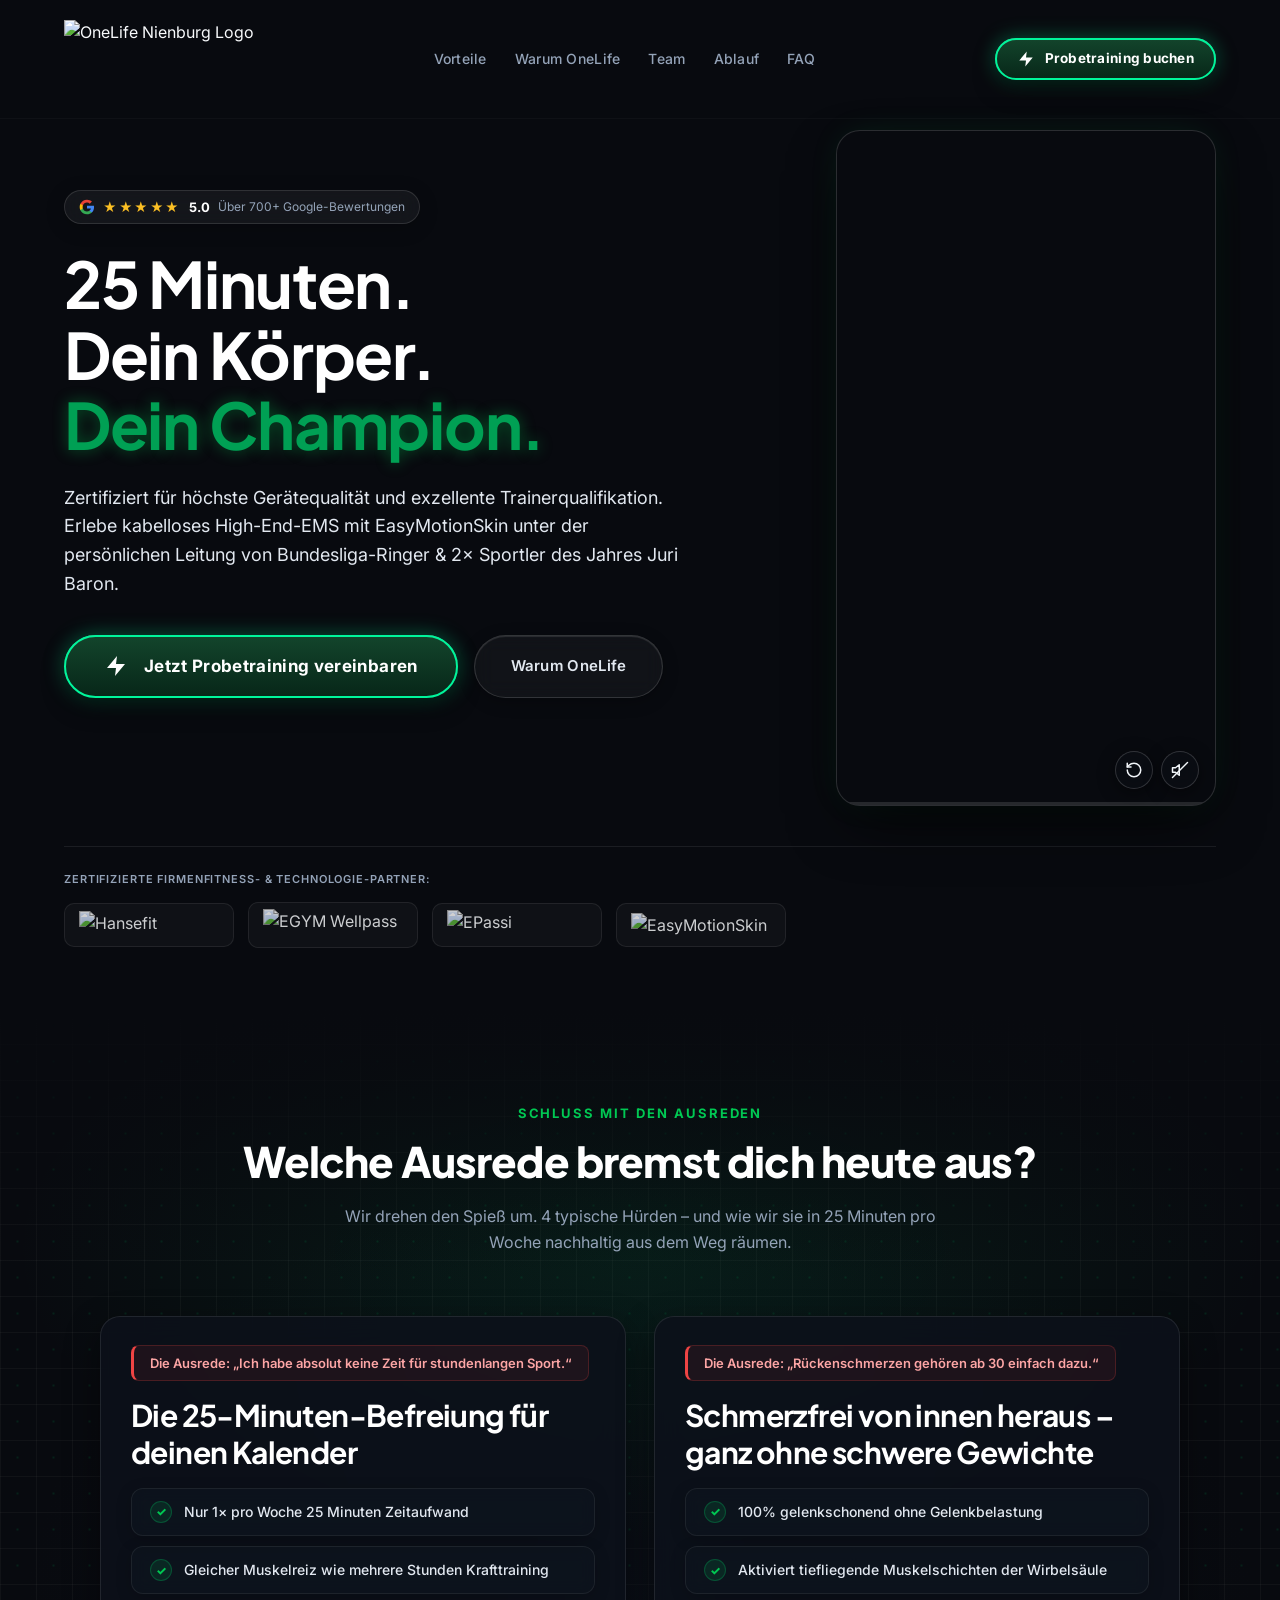
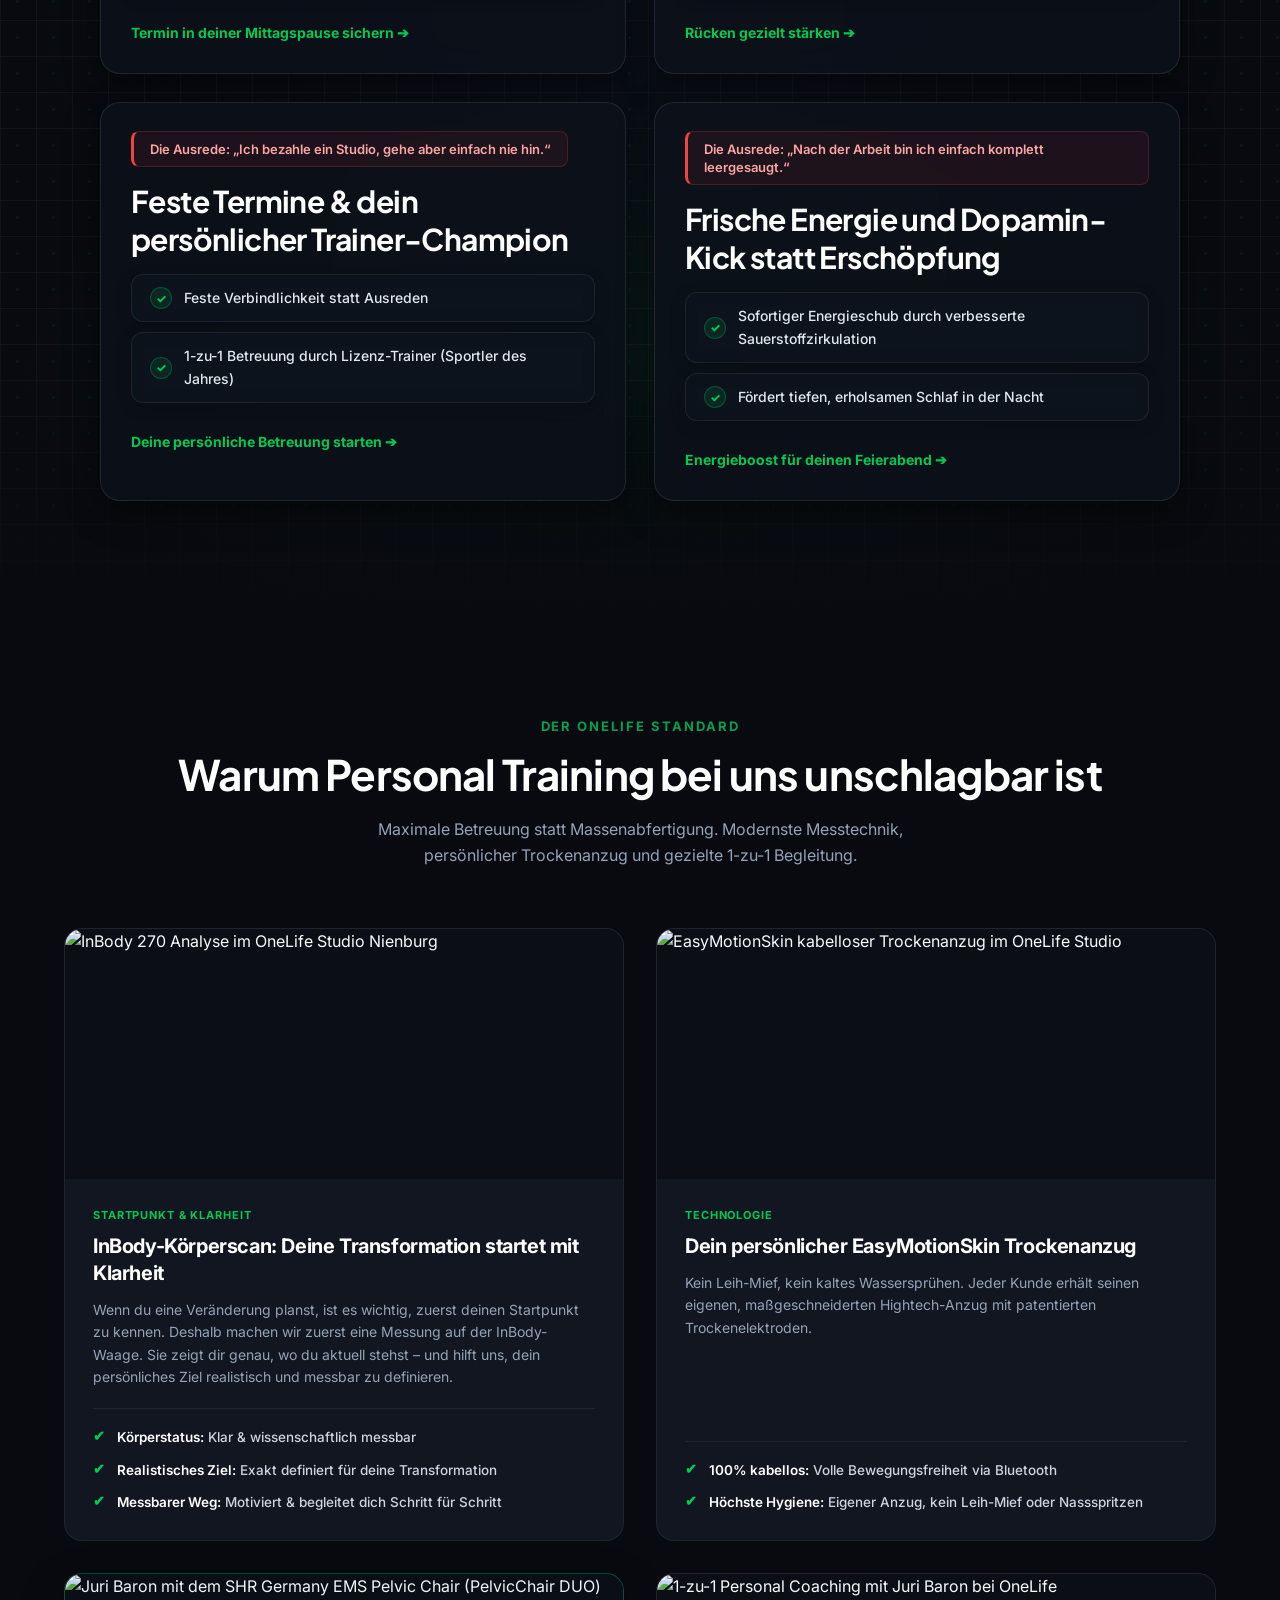
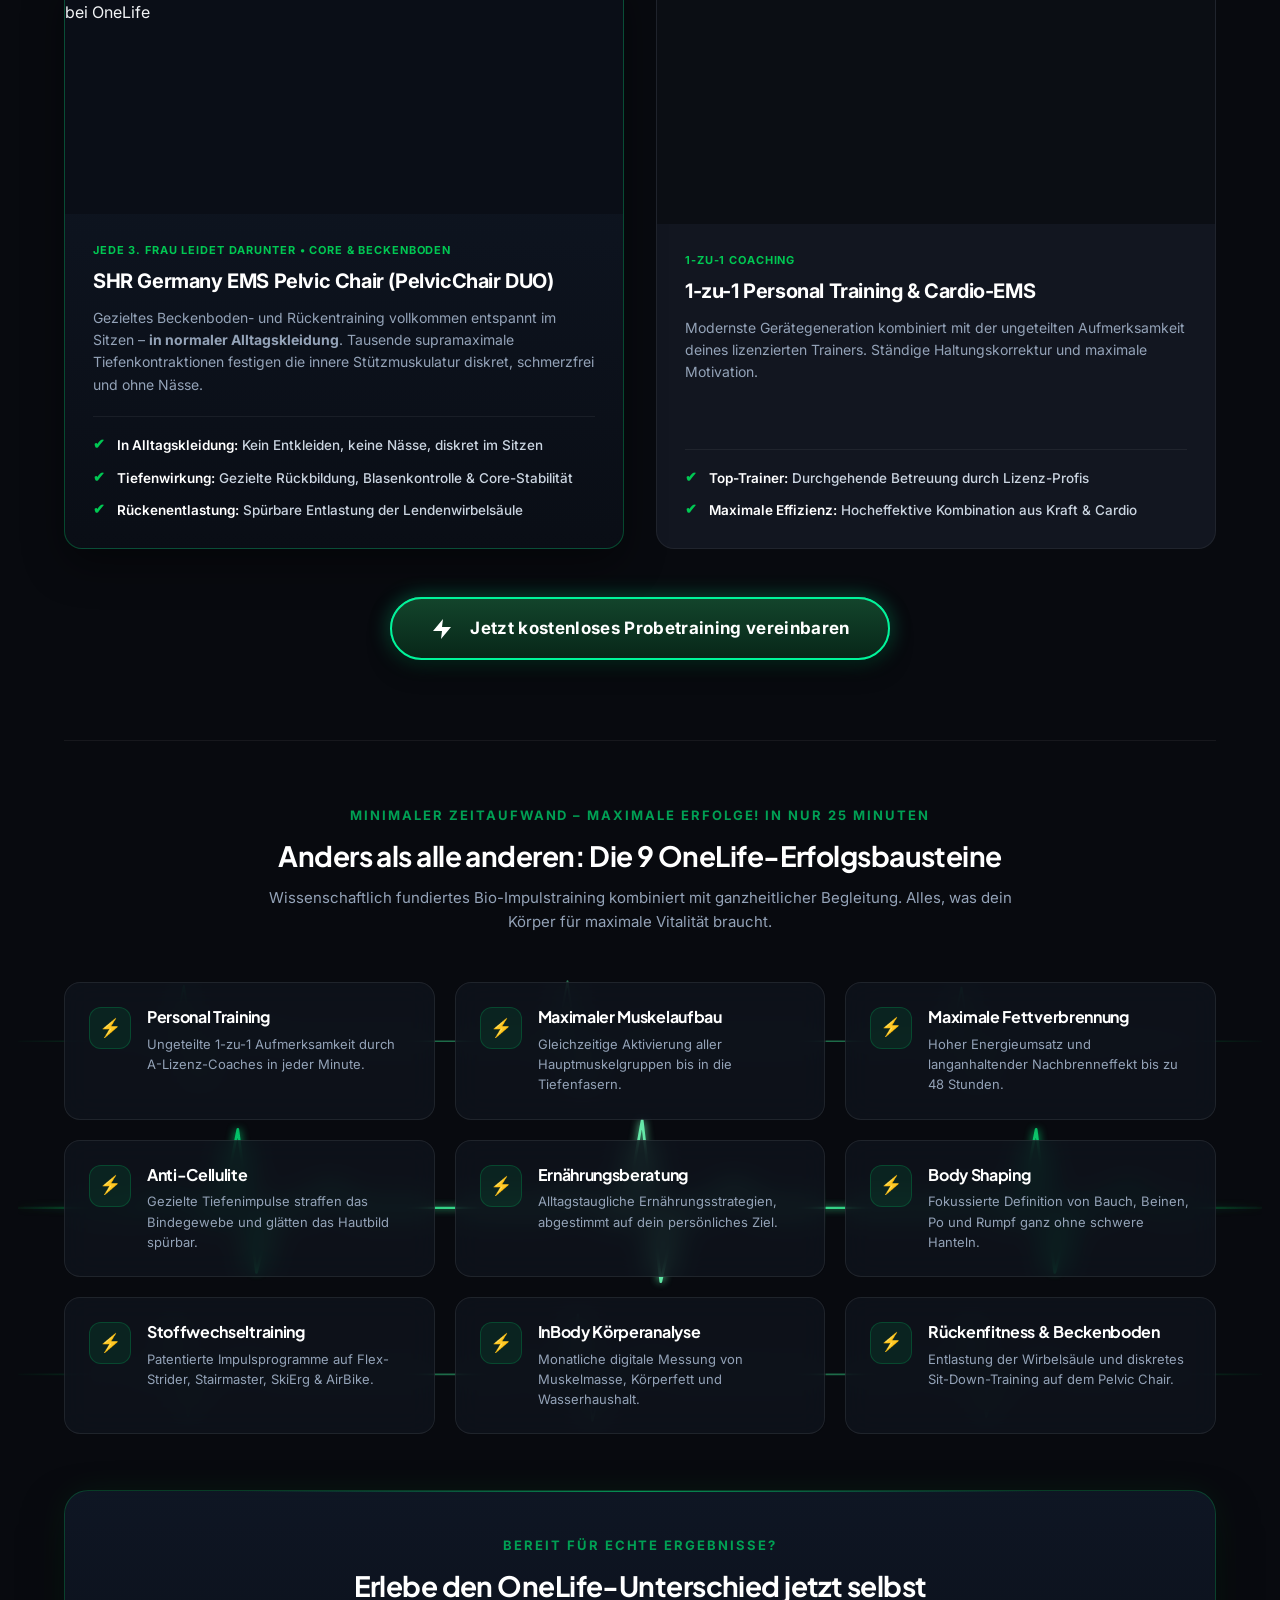
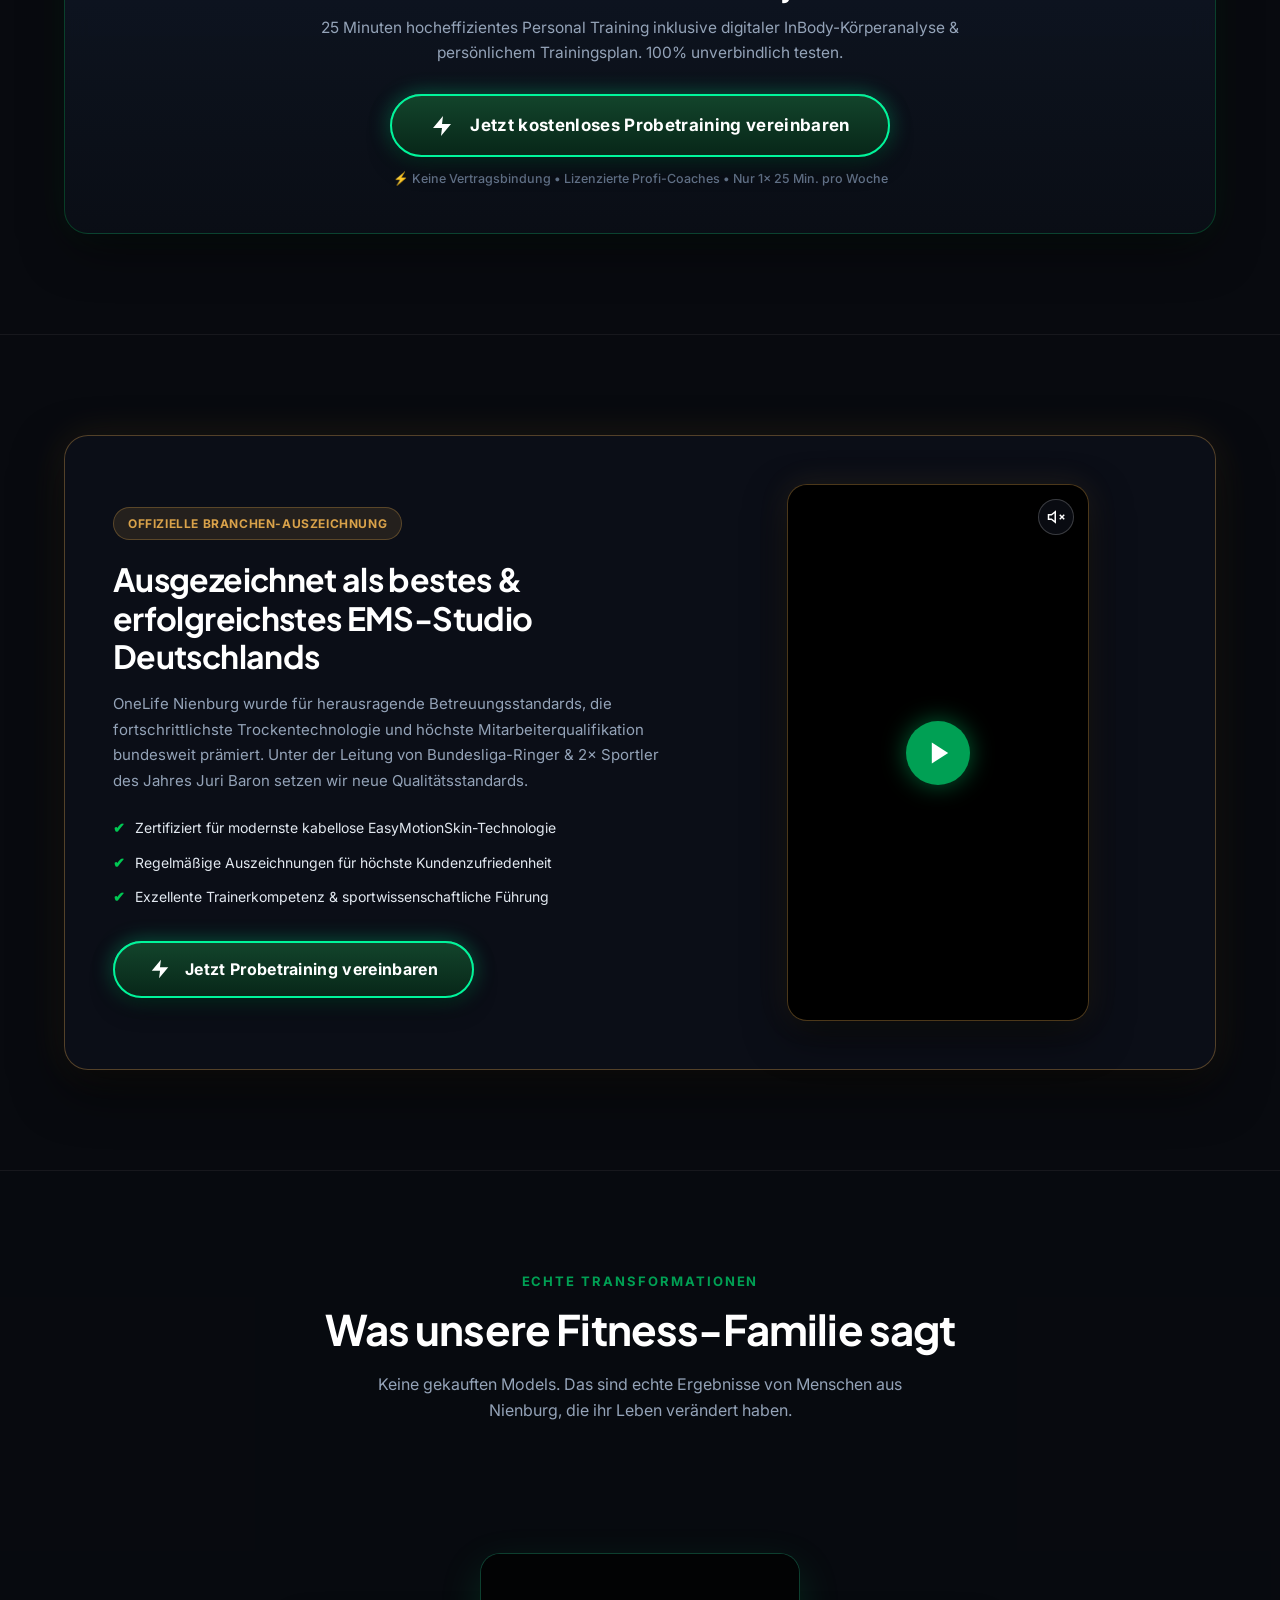
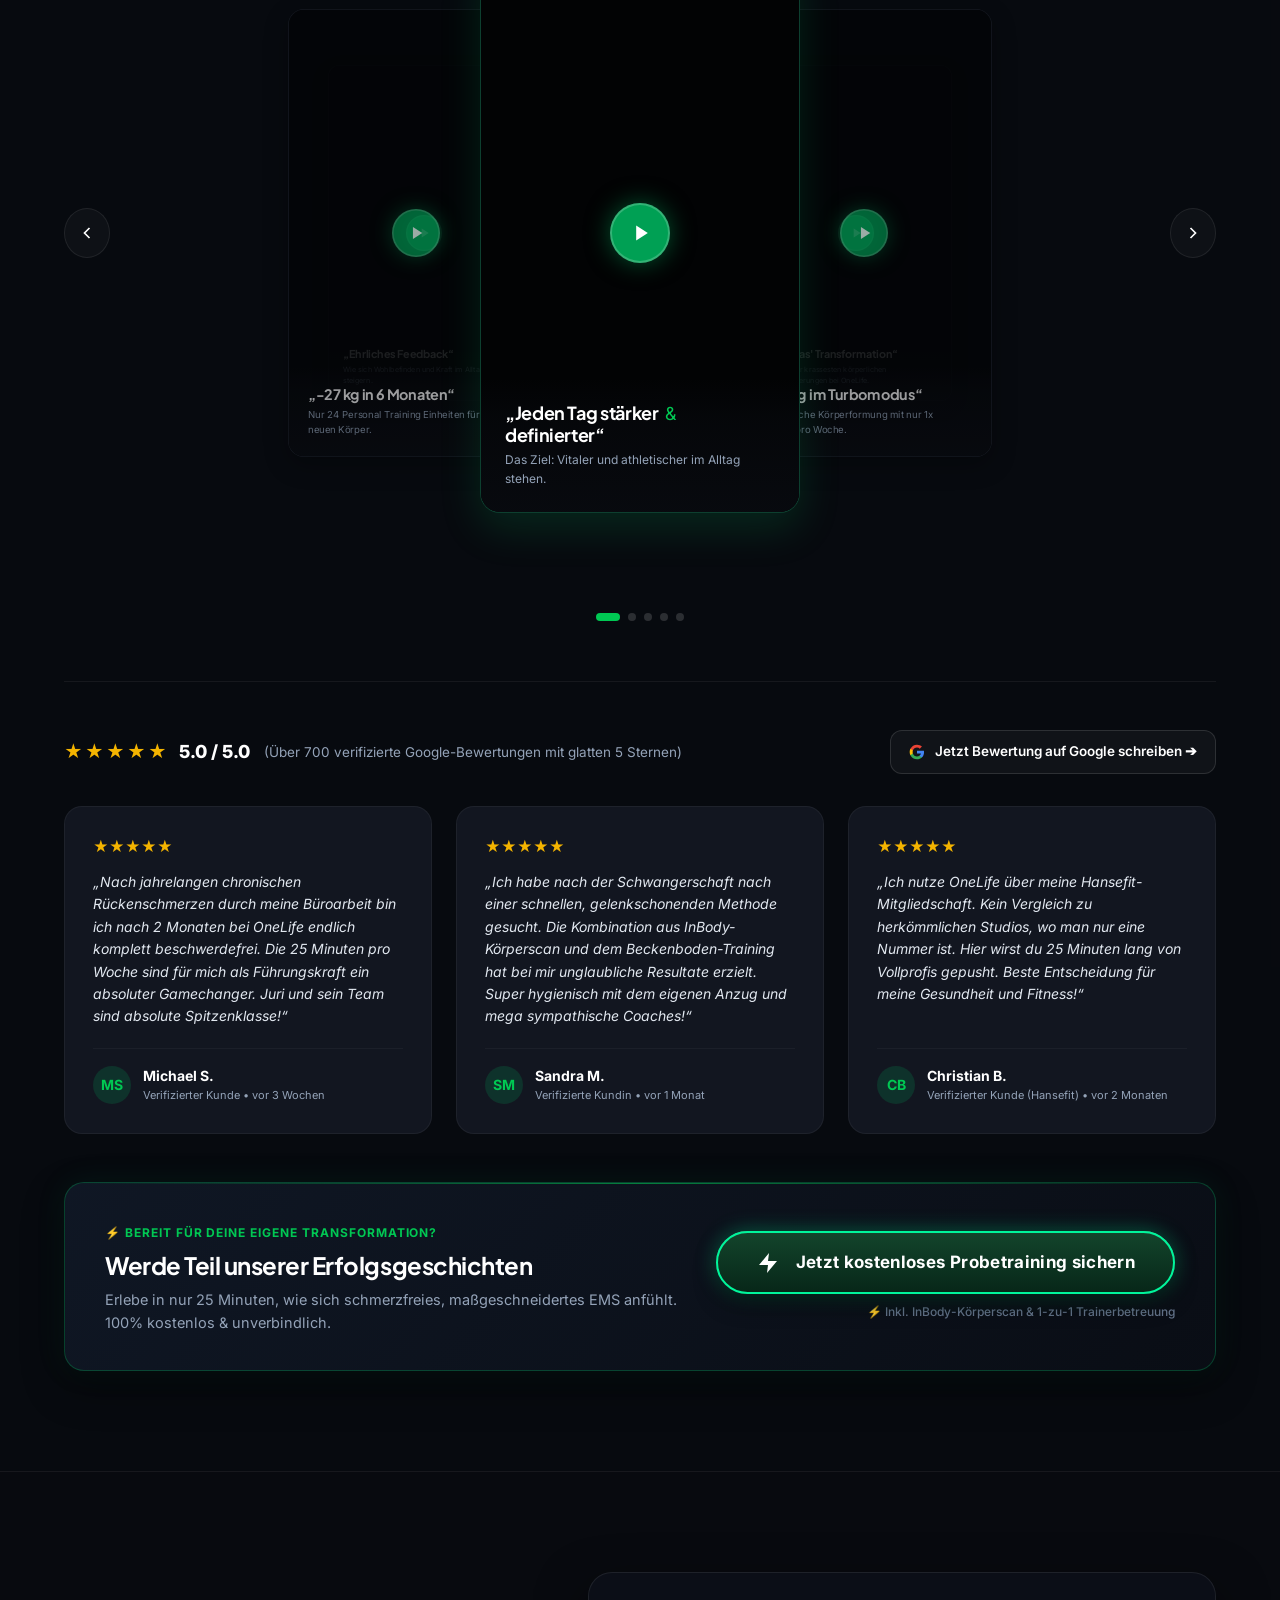
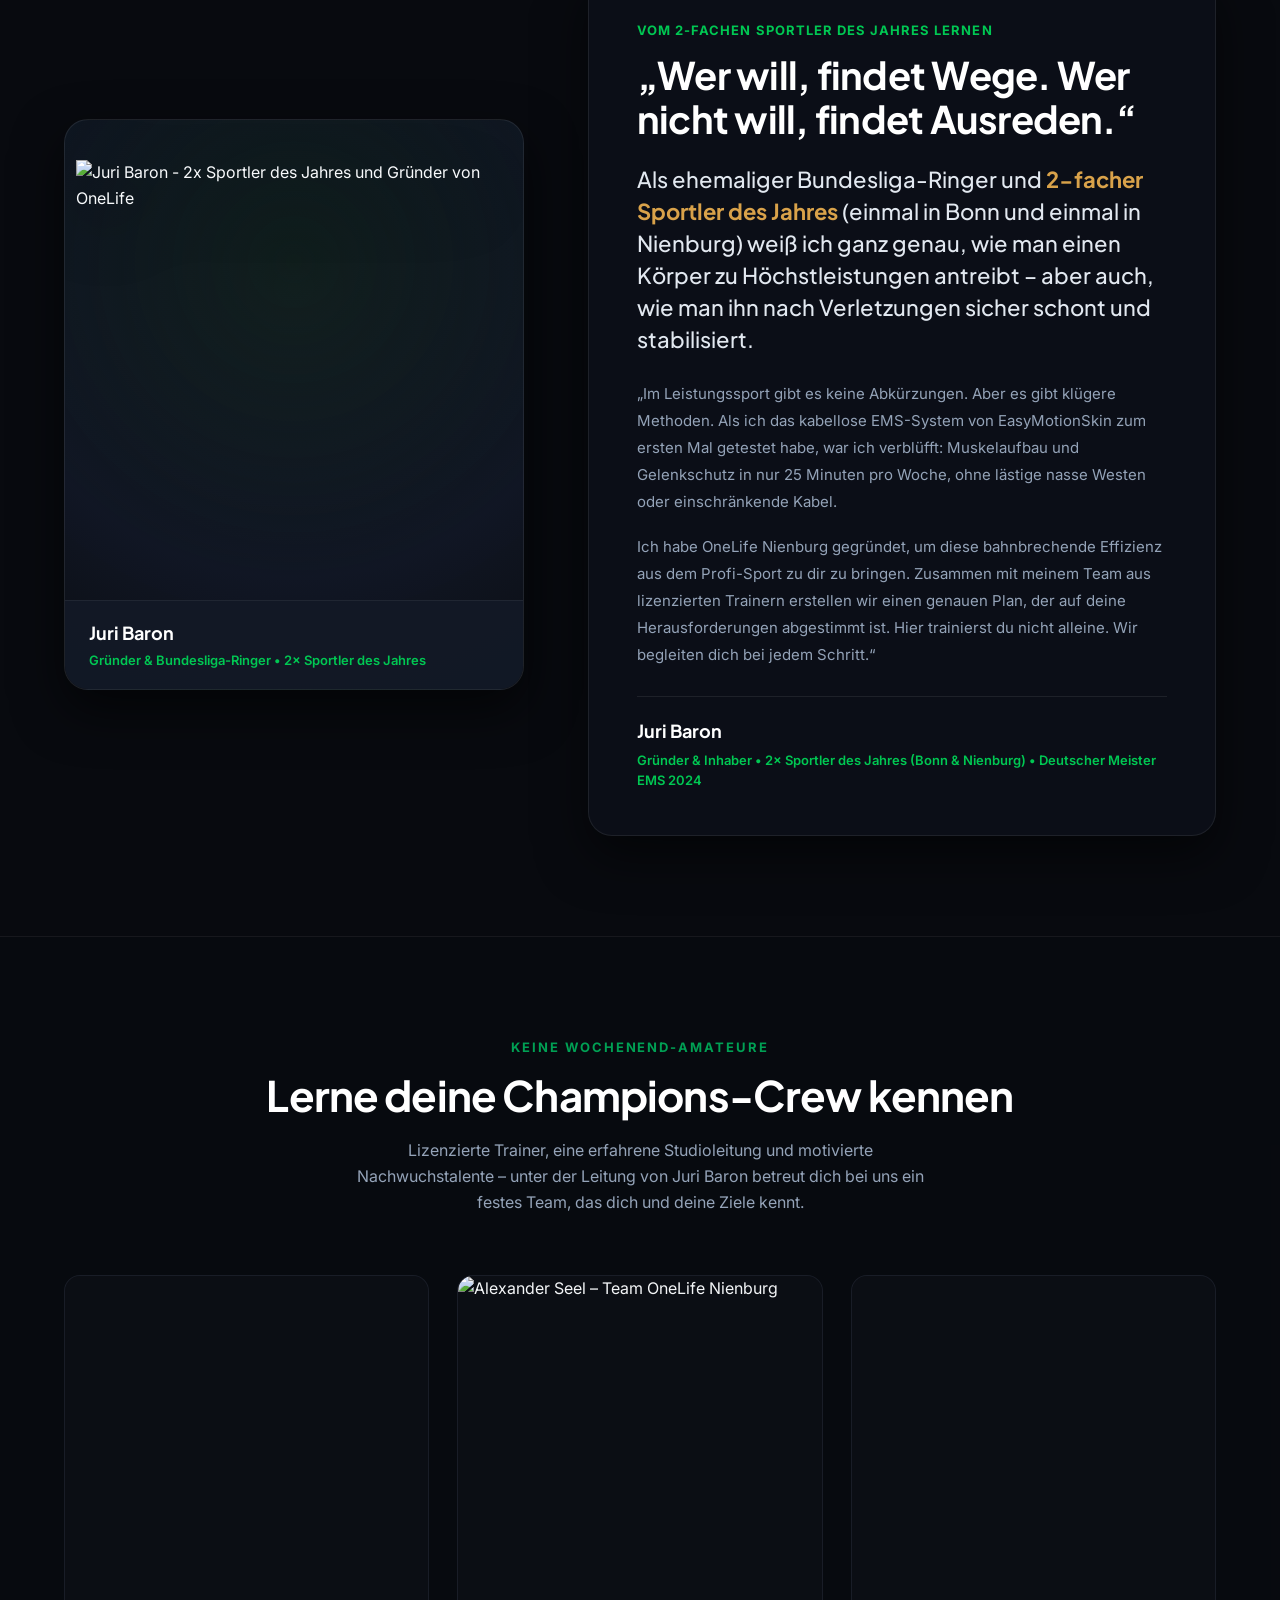
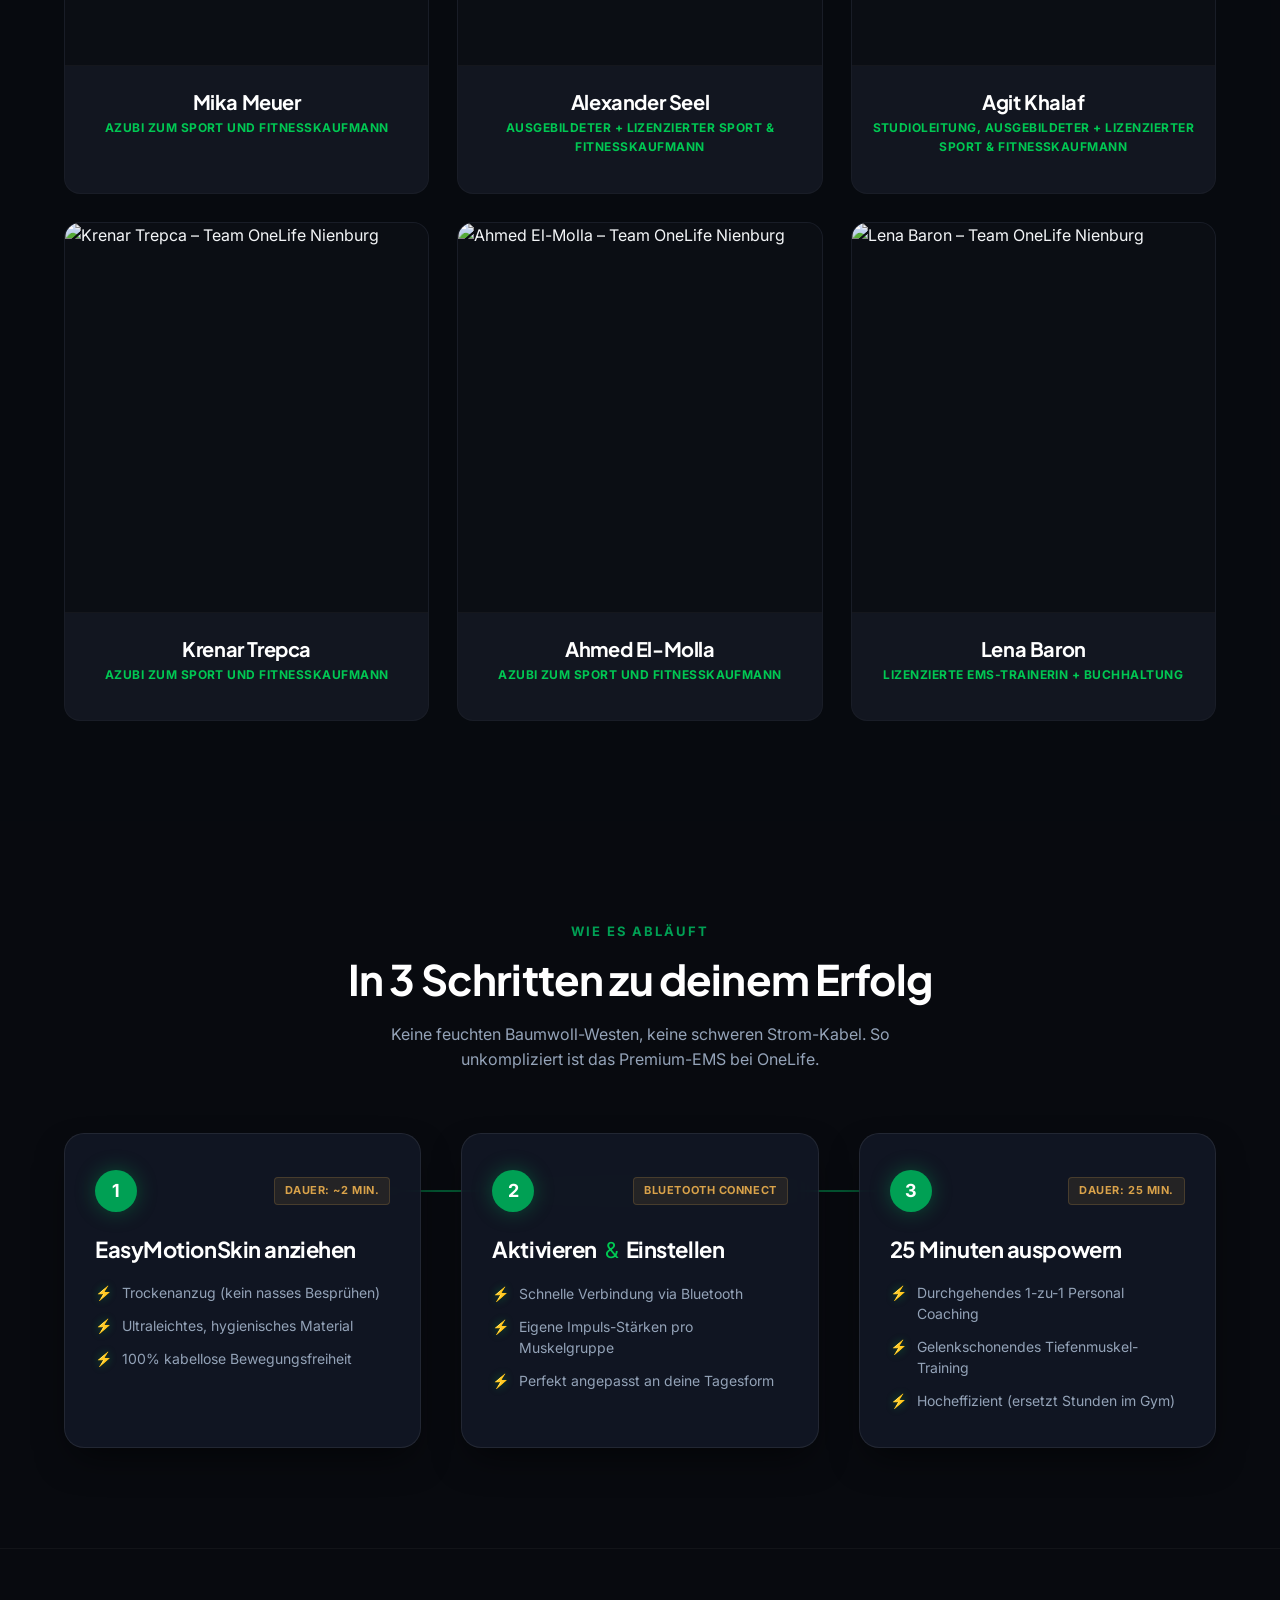
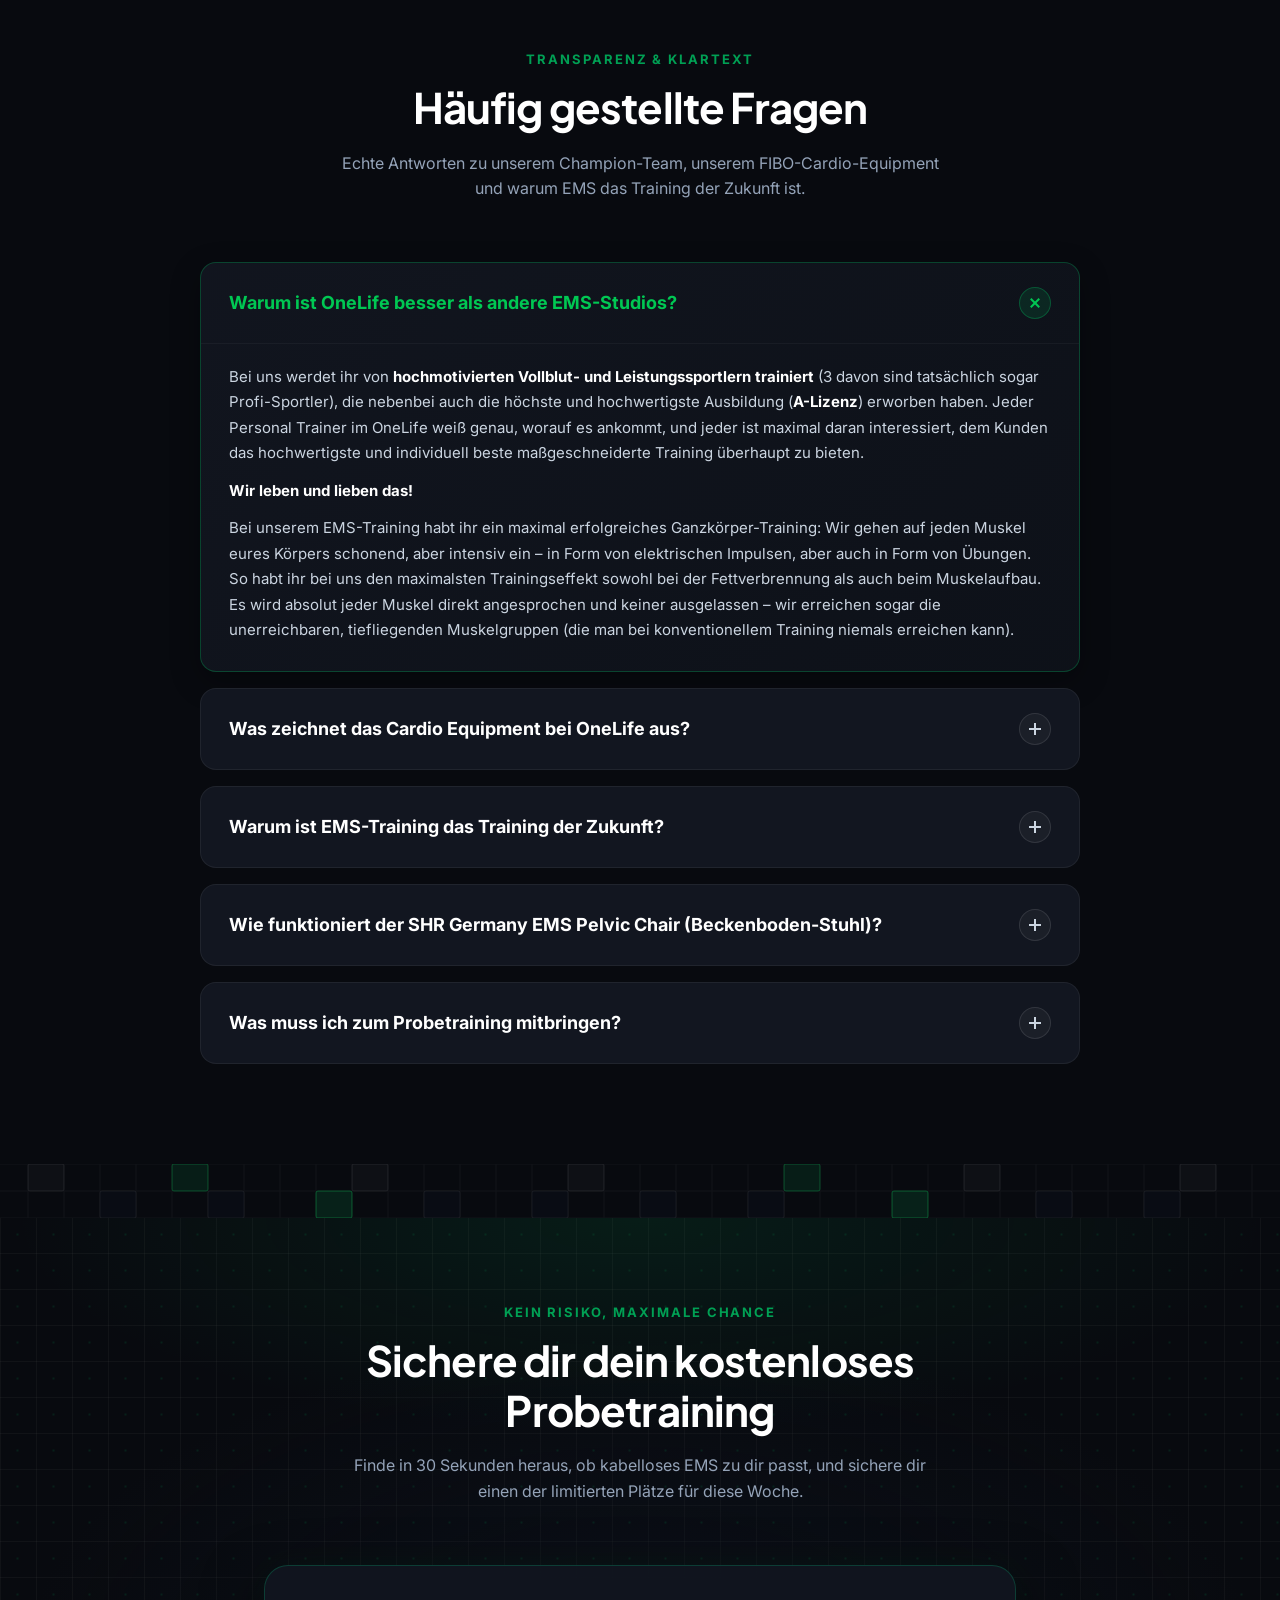
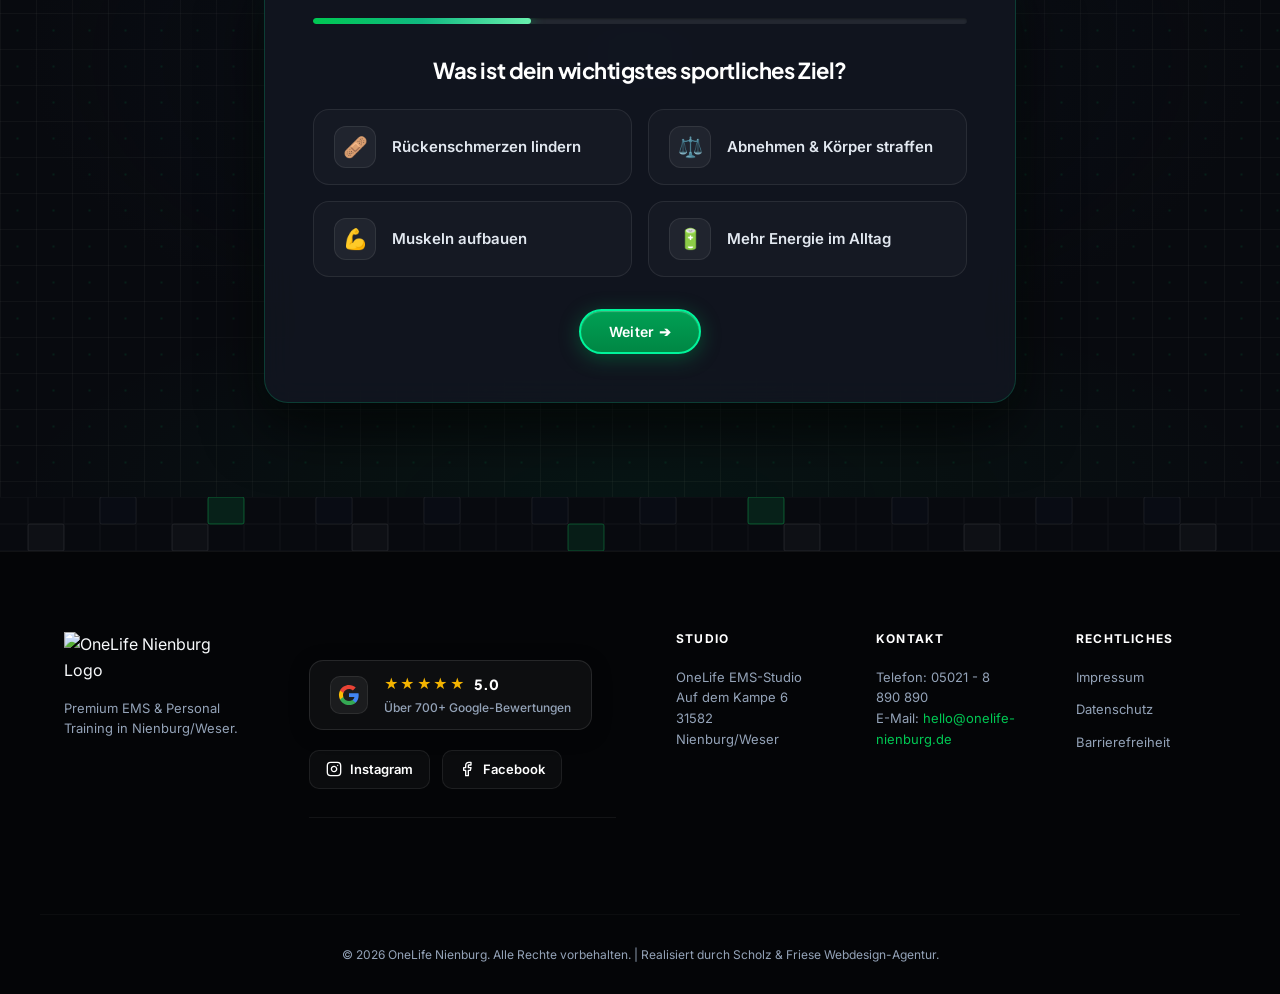
==== index.html @ 41de0515 "fix(turnstile): switch to dedicated production Turnstile key and fix iOS Safari button arrow glyphs" ====
<!DOCTYPE html>
<html lang="de">
<head>
    <meta charset="UTF-8">
    <meta name="viewport" content="width=device-width, initial-scale=1.0">
    <title>OneLife Nienburg - Bestes EMS-Studio Deutschlands | 25 Min. Training</title>
    <meta name="description" content="Ausgezeichnet als bestes & erfolgreichstes EMS-Studio Deutschlands. Kabelloses EasyMotionSkin EMS-Training unter Leitung von 2× Sportler des Jahres Juri Baron in Nienburg. 25 Minuten hocheffizientes Personal Training.">
    <meta name="keywords" content="EMS Nienburg, Bestes EMS Studio Deutschland, Personal Training Nienburg, EasyMotionSkin Nienburg, Juri Baron, InBody Nienburg, Beckenboden Stuhl Nienburg, Hansefit Nienburg, EGYM Wellpass Nienburg, EPassi">
    <meta name="author" content="Scholz & Friese Webdesign-Agentur">
    
    <!-- Favicon -->
    <link rel="icon" href="https://pub-b33108412309406a9a941ddc51e9a5b9.r2.dev/OneLife/logo-onelife-ems-nienburg.png" type="image/png">
    
    <!-- Google Fonts -->
    <link rel="preconnect" href="https://fonts.googleapis.com">
    <link rel="preconnect" href="https://fonts.gstatic.com" crossorigin>
    <link href="https://fonts.googleapis.com/css2?family=Inter:wght@300;400;500;600;700;800&family=Plus+Jakarta+Sans:wght@500;600;700;800&family=Space+Grotesk:wght@600;700&display=swap" rel="stylesheet">
    
    <!-- Stylesheets -->
    <link rel="stylesheet" href="index.css?v=2.6">

    <!-- Cloudflare Turnstile -->
    <script src="https://challenges.cloudflare.com/turnstile/v0/api.js?render=explicit" async defer></script>
</head>
<body>

    <!-- Header / Navigation -->
    <header class="main-header" id="main-header">
        <div class="header-container">
            <a href="#" class="logo-wrapper">
                <img src="https://pub-b33108412309406a9a941ddc51e9a5b9.r2.dev/OneLife/logo-onelife-clean.png" alt="OneLife Nienburg Logo" class="site-logo">
            </a>
            
            <nav class="desktop-nav" aria-label="Hauptnavigation">
                <a href="#problems" class="nav-link">Vorteile</a>
                <a href="#usps" class="nav-link">Warum OneLife</a>
                <a href="#crew" class="nav-link">Team</a>
                <a href="#ems-how" class="nav-link">Ablauf</a>
                <a href="#faq" class="nav-link">FAQ</a>
            </nav>
            
            <div class="header-actions">
                <a href="#lead-form" class="btn btn-special-cta btn-nav" onclick="openLeadModal(event)">
                    <span class="ekg-border-wrapper" aria-hidden="true">
                        <svg class="ekg-border-svg" viewBox="-32 -16 64 32" fill="none">
                            <path class="ekg-border-path" d="M -28 1 L -16 1 L -12 -4 L -8 5 L 0 -16 L 7 8 L 11 -3 L 15 1 L 28 1" stroke="#FACC15" stroke-width="2" stroke-linecap="round" stroke-linejoin="round"/>
                        </svg>
                    </span>
                    <svg class="btn-lightning-icon" viewBox="0 0 24 24" aria-hidden="true">
                        <polygon points="13 2 3 14 12 14 11 22 21 10 12 10 13 2"/>
                    </svg>
                    <span>Probetraining buchen</span>
                </a>
                <button class="mobile-menu-toggle" id="mobile-menu-toggle" aria-label="Menü öffnen">
                    <span class="menu-bar"></span>
                    <span class="menu-bar"></span>
                    <span class="menu-bar"></span>
                </button>
            </div>
        </div>
    </header>

    <!-- Mobile Navigation Overlay -->
    <div class="mobile-nav-overlay" id="mobile-nav-overlay">
        <nav class="mobile-nav" aria-label="Mobile Navigation">
            <a href="#problems" class="mobile-nav-link">Vorteile</a>
            <a href="#usps" class="mobile-nav-link">Warum OneLife</a>
            <a href="#testimonials" class="mobile-nav-link">Kundenstimmen</a>
            <a href="#crew" class="mobile-nav-link">Team</a>
            <a href="#ems-how" class="mobile-nav-link">Ablauf</a>
            <a href="#faq" class="mobile-nav-link">FAQ</a>
            <a href="#lead-form" class="btn btn-special-cta mobile-nav-btn" onclick="openLeadModal(event)">
                <span class="ekg-border-wrapper" aria-hidden="true">
                    <svg class="ekg-border-svg" viewBox="-32 -16 64 32" fill="none">
                        <path class="ekg-border-path" d="M -28 1 L -16 1 L -12 -4 L -8 5 L 0 -16 L 7 8 L 11 -3 L 15 1 L 28 1" stroke="#FACC15" stroke-width="2" stroke-linecap="round" stroke-linejoin="round"/>
                    </svg>
                </span>
                <svg class="btn-lightning-icon" viewBox="0 0 24 24" aria-hidden="true">
                    <polygon points="13 2 3 14 12 14 11 22 21 10 12 10 13 2"/>
                </svg>
                <span>Jetzt Probetraining vereinbaren</span>
            </a>
        </nav>
    </div>

    <main>
        
        <!-- Hero Section -->
        <section class="hero-section" id="hero">
            <!-- Background Overlay (Image attached via CSS background-attachment: fixed) -->
            <div class="hero-overlay"></div>
            
            <div class="hero-container">
                <div class="hero-grid">
                    <div class="hero-content">
                        
                        <!-- Hero Social Proof Badge: 5.0 Google Bewertungen -->
                        <div class="hero-top-badges-wrap fade-in">
                            <a href="https://search.google.com/local/writereview?placeid=ChIJK2e3XFOMsEcRyJWmjAh1tcE" target="_blank" rel="noopener noreferrer" class="hero-google-proof-badge" title="OneLife auf Google bewerten &amp; über 700+ Bewertungen ansehen">
                                <div class="google-g-icon" aria-hidden="true">
                                    <svg viewBox="0 0 24 24" width="16" height="16">
                                        <path fill="#4285F4" d="M22.56 12.25c0-.78-.07-1.53-.2-2.25H12v4.26h5.92c-.26 1.37-1.04 2.53-2.21 3.31v2.77h3.57c2.08-1.92 3.28-4.74 3.28-8.09z"/>
                                        <path fill="#34A853" d="M12 23c2.97 0 5.46-.98 7.28-2.66l-3.57-2.77c-.98.66-2.23 1.06-3.71 1.06-2.86 0-5.29-1.93-6.16-4.53H2.18v2.84C3.99 20.53 7.7 23 12 23z"/>
                                        <path fill="#FBBC05" d="M5.84 14.09c-.22-.66-.35-1.36-.35-2.09s.13-1.43.35-2.09V7.06H2.18C1.43 8.55 1 10.22 1 12s.43 3.45 1.18 4.94l2.85-2.22.81-.63z"/>
                                        <path fill="#EA4335" d="M12 5.38c1.62 0 3.06.56 4.21 1.64l3.15-3.15C17.45 2.09 14.97 1 12 1 7.7 1 3.99 3.47 2.18 7.06l3.66 2.84c.87-2.6 3.3-4.52 6.16-4.52z"/>
                                    </svg>
                                </div>
                                <span class="proof-stars">★★★★★</span>
                                <span class="proof-score">5.0</span>
                                <span class="proof-count">Über 700+ Google-Bewertungen</span>
                            </a>
                        </div>

                        <h1 class="hero-title fade-in">25 Minuten.<br>Dein Körper.<br><span class="accent-text text-glow">Dein Champion.</span></h1>
                        <p class="hero-subtitle fade-in">Zertifiziert für höchste Gerätequalität und exzellente Trainerqualifikation. Erlebe kabelloses High-End-EMS mit EasyMotionSkin unter der persönlichen Leitung von Bundesliga-Ringer &amp; 2× Sportler des Jahres Juri Baron.</p>
                        
                        <div class="hero-cta-group fade-in">
                            <a href="#lead-form" class="btn btn-special-cta btn-lg" onclick="openLeadModal(event)">
                                <span class="ekg-border-wrapper" aria-hidden="true">
                                    <svg class="ekg-border-svg" viewBox="-32 -16 64 32" fill="none">
                                        <path class="ekg-border-path" d="M -28 1 L -16 1 L -12 -4 L -8 5 L 0 -16 L 7 8 L 11 -3 L 15 1 L 28 1" stroke="#FACC15" stroke-width="2" stroke-linecap="round" stroke-linejoin="round"/>
                                    </svg>
                                </span>
                                <svg class="btn-lightning-icon" viewBox="0 0 24 24" aria-hidden="true">
                                    <polygon points="13 2 3 14 12 14 11 22 21 10 12 10 13 2"/>
                                </svg>
                                <span>Jetzt Probetraining vereinbaren</span>
                            </a>
                            <a href="#usps" class="btn btn-secondary btn-lg">Warum OneLife</a>
                        </div>
                    </div>

                    <!-- Hero Featured Video (Rechte Spalte) -->
                    <div class="hero-video-column fade-in">
                        <div class="hero-featured-video-card" id="hero-featured-card" role="button" tabindex="0" aria-label="OneLife Video mit Ton abspielen">
                            <video 
                                class="hero-featured-video" 
                                id="hero-featured-video"
                                src="https://pub-b33108412309406a9a941ddc51e9a5b9.r2.dev/OneLife/Hero/One%20Life%20Juri%20Baron%20Nienburg%20Website.mp4"
                                autoplay 
                                loop 
                                muted 
                                playsinline 
                                preload="auto">
                            </video>

                            <!-- Dezent minimalistische Video-Controls: Replay & Ton (Anti-Clutter) -->
                            <div class="hero-video-controls" id="hero-video-controls">
                                <button type="button" class="hero-control-btn hero-replay-btn" id="hero-replay-btn" title="Video neu starten" aria-label="Video von vorne abspielen">
                                    <svg class="icon-replay" viewBox="0 0 24 24" width="18" height="18" fill="none" stroke="currentColor" stroke-width="2" stroke-linecap="round" stroke-linejoin="round">
                                        <path d="M3 12a9 9 0 1 0 9-9 9.75 9.75 0 0 0-6.74 2.74L3 8"/>
                                        <polyline points="3 3 3 8 8 8"/>
                                    </svg>
                                </button>
                                <button type="button" class="hero-control-btn hero-sound-btn" id="hero-sound-btn" title="Ton einschalten" aria-label="Ton einschalten">
                                    <!-- Durchgestrichener Lautsprecher (Muted) -->
                                    <svg class="icon-sound-muted" viewBox="0 0 24 24" width="18" height="18" fill="none" stroke="currentColor" stroke-width="2" stroke-linecap="round" stroke-linejoin="round">
                                        <polygon points="11 5 6 9 2 9 2 15 6 15 11 19 11 5"/>
                                        <line x1="22" y1="2" x2="2" y2="22"/>
                                    </svg>
                                    <!-- Aktiver Lautsprecher (Unmuted) -->
                                    <svg class="icon-sound-active" viewBox="0 0 24 24" width="18" height="18" fill="none" stroke="currentColor" stroke-width="2" stroke-linecap="round" stroke-linejoin="round" style="display: none;">
                                        <polygon points="11 5 6 9 2 9 2 15 6 15 11 19 11 5"/>
                                        <path d="M15.54 8.46a5 5 0 0 1 0 7.07"/>
                                        <path d="M19.07 4.93a10 10 0 0 1 0 14.14"/>
                                    </svg>
                                </button>
                            </div>

                            <!-- Slim progress indicator at bottom -->
                            <div class="hero-video-progress-bar">
                                <div class="hero-video-progress-fill" id="hero-video-progress"></div>
                            </div>
                        </div>
                    </div>
                </div>

                <!-- Authentische Partner & Firmenfitness Logos (Größer, gestochen scharfe R2 SVGs) -->
                <div class="hero-partner-logos fade-in" id="firmenfitness">
                    <span class="hero-partner-label">Zertifizierte Firmenfitness- &amp; Technologie-Partner:</span>
                    <div class="partner-logos-grid">
                        <div class="partner-logo-item" title="Hansefit Firmenfitness">
                            <img src="https://pub-b33108412309406a9a941ddc51e9a5b9.r2.dev/OneLife/logos/hansefit.svg" alt="Hansefit Firmenfitness Logo" class="partner-logo-img logo-hansefit" loading="eager">
                        </div>
                        <div class="partner-logo-item" title="EGYM Wellpass Firmenfitness">
                            <img src="https://pub-b33108412309406a9a941ddc51e9a5b9.r2.dev/OneLife/logos/egym_wellpass.svg" alt="EGYM Wellpass Logo" class="partner-logo-img logo-wellpass" loading="eager">
                        </div>
                        <div class="partner-logo-item" title="EPassi Firmenfitness">
                            <img src="https://pub-b33108412309406a9a941ddc51e9a5b9.r2.dev/OneLife/logos/epassi.svg" alt="EPassi Firmenfitness Logo" class="partner-logo-img logo-epassi" loading="eager">
                        </div>
                        <div class="partner-logo-item" title="EasyMotionSkin Hightech EMS">
                            <img src="https://pub-b33108412309406a9a941ddc51e9a5b9.r2.dev/OneLife/logos/easymotionskin.svg" alt="EasyMotionSkin Logo" class="partner-logo-img logo-ems" loading="eager">
                        </div>
                    </div>
                </div>
            </div>
        </section>

        <!-- Problems & Solutions Section (Special Dark Pattern Theme with Smooth Black Fade) -->
        <section class="problems-section dark-pattern-theme" id="problems">
            <div class="section-container">
                <div class="section-header text-center">
                    <span class="section-subtitle">Schluss mit den Ausreden</span>
                    <h2 class="section-title">Welche Ausrede bremst dich heute aus?</h2>
                    <p class="section-desc">Wir drehen den Spieß um. 4 typische Hürden – und wie wir sie in 25 Minuten pro Woche nachhaltig aus dem Weg räumen.</p>
                </div>

                <div class="problems-cards-grid">
                    
                    <!-- Problem 1: Zeitmangel -->
                    <div class="problem-card">
                        <div class="problem-card-header">
                            <span class="problem-quote-badge">Die Ausrede: „Ich habe absolut keine Zeit für stundenlangen Sport.“</span>
                        </div>
                        <h3 class="problem-solution-title">Die 25-Minuten-Befreiung für deinen Kalender</h3>
                        <div class="problem-key-points">
                            <div class="problem-point">
                                <span class="point-icon">✓</span>
                                <span>Nur 1× pro Woche 25 Minuten Zeitaufwand</span>
                            </div>
                            <div class="problem-point">
                                <span class="point-icon">✓</span>
                                <span>Gleicher Muskelreiz wie mehrere Stunden Krafttraining</span>
                            </div>
                        </div>
                        <a href="#lead-form" class="problem-cta-link" onclick="openLeadModal(event)">Termin in deiner Mittagspause sichern ➔</a>
                    </div>

                    <!-- Problem 2: Rückenschmerzen -->
                    <div class="problem-card">
                        <div class="problem-card-header">
                            <span class="problem-quote-badge">Die Ausrede: „Rückenschmerzen gehören ab 30 einfach dazu.“</span>
                        </div>
                        <h3 class="problem-solution-title">Schmerzfrei von innen heraus – ganz ohne schwere Gewichte</h3>
                        <div class="problem-key-points">
                            <div class="problem-point">
                                <span class="point-icon">✓</span>
                                <span>100% gelenkschonend ohne Gelenkbelastung</span>
                            </div>
                            <div class="problem-point">
                                <span class="point-icon">✓</span>
                                <span>Aktiviert tiefliegende Muskelschichten der Wirbelsäule</span>
                            </div>
                        </div>
                        <a href="#lead-form" class="problem-cta-link" onclick="openLeadModal(event)">Rücken gezielt stärken ➔</a>
                    </div>

                    <!-- Problem 3: Anonyme Fitnessstudios / Fehlende Motivation -->
                    <div class="problem-card">
                        <div class="problem-card-header">
                            <span class="problem-quote-badge">Die Ausrede: „Ich bezahle ein Studio, gehe aber einfach nie hin.“</span>
                        </div>
                        <h3 class="problem-solution-title">Feste Termine &amp; dein persönlicher Trainer-Champion</h3>
                        <div class="problem-key-points">
                            <div class="problem-point">
                                <span class="point-icon">✓</span>
                                <span>Feste Verbindlichkeit statt Ausreden</span>
                            </div>
                            <div class="problem-point">
                                <span class="point-icon">✓</span>
                                <span>1-zu-1 Betreuung durch Lizenz-Trainer (Sportler des Jahres)</span>
                            </div>
                        </div>
                        <a href="#lead-form" class="problem-cta-link" onclick="openLeadModal(event)">Deine persönliche Betreuung starten ➔</a>
                    </div>

                    <!-- Problem 4: Erschöpfung nach der Arbeit -->
                    <div class="problem-card">
                        <div class="problem-card-header">
                            <span class="problem-quote-badge">Die Ausrede: „Nach der Arbeit bin ich einfach komplett leergesaugt.“</span>
                        </div>
                        <h3 class="problem-solution-title">Frische Energie und Dopamin-Kick statt Erschöpfung</h3>
                        <div class="problem-key-points">
                            <div class="problem-point">
                                <span class="point-icon">✓</span>
                                <span>Sofortiger Energieschub durch verbesserte Sauerstoffzirkulation</span>
                            </div>
                            <div class="problem-point">
                                <span class="point-icon">✓</span>
                                <span>Fördert tiefen, erholsamen Schlaf in der Nacht</span>
                            </div>
                        </div>
                        <a href="#lead-form" class="problem-cta-link" onclick="openLeadModal(event)">Energieboost für deinen Feierabend ➔</a>
                    </div>

                </div>
            </div>
        </section>

        <!-- USPs Section (Der OneLife Standard - Clean mit Bildern) -->
        <section class="usps-section" id="usps">
            <div class="section-container">
                <div class="section-header text-center">
                    <span class="section-subtitle">Der OneLife Standard</span>
                    <h2 class="section-title">Warum Personal Training bei uns unschlagbar ist</h2>
                    <p class="section-desc">Maximale Betreuung statt Massenabfertigung. Modernste Messtechnik, persönlicher Trockenanzug und gezielte 1-zu-1 Begleitung.</p>
                </div>

                <div class="usps-visual-grid">
                    <!-- Feature 1: InBody Scan -->
                    <div class="usp-visual-card">
                        <div class="usp-visual-media usp-media-inbody">
                            <img src="https://pub-b33108412309406a9a941ddc51e9a5b9.r2.dev/OneLife/Onelife_InBody_Scan.webp" alt="InBody 270 Analyse im OneLife Studio Nienburg" class="usp-visual-img usp-img-inbody" loading="lazy">
                        </div>
                        <div class="usp-visual-body">
                            <span class="usp-category-kicker">Startpunkt &amp; Klarheit</span>
                            <h3 class="usp-visual-title">InBody-Körperscan: Deine Transformation startet mit Klarheit</h3>
                            <p class="usp-visual-text">Wenn du eine Veränderung planst, ist es wichtig, zuerst deinen Startpunkt zu kennen. Deshalb machen wir zuerst eine Messung auf der InBody-Waage. Sie zeigt dir genau, wo du aktuell stehst – und hilft uns, dein persönliches Ziel realistisch und messbar zu definieren.</p>
                            <ul class="usp-visual-list">
                                <li><span class="usp-check">✔</span><div class="usp-item-content"><strong>Körperstatus:</strong> Klar &amp; wissenschaftlich messbar</div></li>
                                <li><span class="usp-check">✔</span><div class="usp-item-content"><strong>Realistisches Ziel:</strong> Exakt definiert für deine Transformation</div></li>
                                <li><span class="usp-check">✔</span><div class="usp-item-content"><strong>Messbarer Weg:</strong> Motiviert &amp; begleitet dich Schritt für Schritt</div></li>
                            </ul>
                        </div>
                    </div>

                    <!-- Feature 2: EasyMotionSkin Trockenanzug -->
                    <div class="usp-visual-card">
                        <div class="usp-visual-media">
                            <img src="https://pub-b33108412309406a9a941ddc51e9a5b9.r2.dev/OneLife/Onelife_EasyMotionSkin_Suit.webp" alt="EasyMotionSkin kabelloser Trockenanzug im OneLife Studio" class="usp-visual-img" loading="lazy">
                        </div>
                        <div class="usp-visual-body">
                            <span class="usp-category-kicker">Technologie</span>
                            <h3 class="usp-visual-title">Dein persönlicher EasyMotionSkin Trockenanzug</h3>
                            <p class="usp-visual-text">Kein Leih-Mief, kein kaltes Wassersprühen. Jeder Kunde erhält seinen eigenen, maßgeschneiderten Hightech-Anzug mit patentierten Trockenelektroden.</p>
                            <ul class="usp-visual-list">
                                <li><span class="usp-check">✔</span><div class="usp-item-content"><strong>100% kabellos:</strong> Volle Bewegungsfreiheit via Bluetooth</div></li>
                                <li><span class="usp-check">✔</span><div class="usp-item-content"><strong>Höchste Hygiene:</strong> Eigener Anzug, kein Leih-Mief oder Nassspritzen</div></li>
                            </ul>
                        </div>
                    </div>

                    <!-- Feature 3: Beckenboden-Stuhl (Chic mit authentischem Behandlungsbild) -->
                    <div class="usp-visual-card usp-card-chair">
                        <div class="usp-visual-media usp-media-chair">
                            <img src="https://pub-b33108412309406a9a941ddc51e9a5b9.r2.dev/OneLife/Onelife_Pelvi_Chair.webp" alt="Juri Baron mit dem SHR Germany EMS Pelvic Chair (PelvicChair DUO) bei OneLife" class="usp-visual-img usp-img-chair" loading="lazy">
                        </div>
                        <div class="usp-visual-body">
                            <span class="usp-category-kicker">Jede 3. Frau leidet darunter • Core &amp; Beckenboden</span>
                            <h3 class="usp-visual-title">SHR Germany EMS Pelvic Chair (PelvicChair DUO)</h3>
                            <p class="usp-visual-text">Gezieltes Beckenboden- und Rückentraining vollkommen entspannt im Sitzen – <strong>in normaler Alltagskleidung</strong>. Tausende supramaximale Tiefenkontraktionen festigen die innere Stützmuskulatur diskret, schmerzfrei und ohne Nässe.</p>
                            <ul class="usp-visual-list">
                                <li><span class="usp-check">✔</span><div class="usp-item-content"><strong>In Alltagskleidung:</strong> Kein Entkleiden, keine Nässe, diskret im Sitzen</div></li>
                                <li><span class="usp-check">✔</span><div class="usp-item-content"><strong>Tiefenwirkung:</strong> Gezielte Rückbildung, Blasenkontrolle &amp; Core-Stabilität</div></li>
                                <li><span class="usp-check">✔</span><div class="usp-item-content"><strong>Rückenentlastung:</strong> Spürbare Entlastung der Lendenwirbelsäule</div></li>
                            </ul>
                        </div>
                    </div>

                    <!-- Feature 4: Premium Personal Training & Cardio -->
                    <div class="usp-visual-card">
                        <div class="usp-visual-media">
                            <img src="https://pub-b33108412309406a9a941ddc51e9a5b9.r2.dev/OneLife/Onelife_Lunges_Coaching.webp" alt="1-zu-1 Personal Coaching mit Juri Baron bei OneLife" class="usp-visual-img" loading="lazy">
                        </div>
                        <div class="usp-visual-body">
                            <span class="usp-category-kicker">1-zu-1 Coaching</span>
                            <h3 class="usp-visual-title">1-zu-1 Personal Training &amp; Cardio-EMS</h3>
                            <p class="usp-visual-text">Modernste Gerätegeneration kombiniert mit der ungeteilten Aufmerksamkeit deines lizenzierten Trainers. Ständige Haltungskorrektur und maximale Motivation.</p>
                            <ul class="usp-visual-list">
                                <li><span class="usp-check">✔</span><div class="usp-item-content"><strong>Top-Trainer:</strong> Durchgehende Betreuung durch Lizenz-Profis</div></li>
                                <li><span class="usp-check">✔</span><div class="usp-item-content"><strong>Maximale Effizienz:</strong> Hocheffektive Kombination aus Kraft &amp; Cardio</div></li>
                            </ul>
                        </div>
                    </div>
                </div>

                <!-- Action CTA directly following "Warum Personal Training bei uns unschlagbar ist" -->
                <div class="usps-cards-cta text-center">
                    <a href="#lead-form" class="btn btn-special-cta btn-lg" onclick="openLeadModal(event)">
                        <span class="ekg-border-wrapper" aria-hidden="true">
                            <svg class="ekg-border-svg" viewBox="-32 -16 64 32" fill="none">
                                <path class="ekg-border-path" d="M -28 1 L -16 1 L -12 -4 L -8 5 L 0 -16 L 7 8 L 11 -3 L 15 1 L 28 1" stroke="#FACC15" stroke-width="2" stroke-linecap="round" stroke-linejoin="round"/>
                            </svg>
                        </span>
                        <svg class="btn-lightning-icon" viewBox="0 0 24 24" aria-hidden="true">
                            <polygon points="13 2 3 14 12 14 11 22 21 10 12 10 13 2"/>
                        </svg>
                        <span>Jetzt kostenloses Probetraining vereinbaren</span>
                    </a>
                </div>

                <!-- 9 OneLife Erfolgsbausteine (Original aus der Studio-Broschüre) -->
                <div class="brochure-pillars-wrap">
                    <div class="brochure-pillars-header text-center">
                        <span class="section-subtitle">Minimaler Zeitaufwand – Maximale Erfolge! In nur 25 Minuten</span>
                        <h3 class="brochure-pillars-title">Anders als alle anderen: Die 9 OneLife-Erfolgsbausteine</h3>
                        <p class="brochure-pillars-desc">Wissenschaftlich fundiertes Bio-Impulstraining kombiniert mit ganzheitlicher Begleitung. Alles, was dein Körper für maximale Vitalität braucht.</p>
                    </div>

                    <!-- Grid Container with glowing green Heartbeat / EKG pulse line behind cards -->
                    <div class="brochure-pillars-grid-wrap">
                        <div class="pillars-ekg-backdrop" aria-hidden="true">
                            <svg class="pillars-ekg-svg" viewBox="0 0 1200 540" preserveAspectRatio="none" fill="none">
                                <defs>
                                    <linearGradient id="ekg-line-gradient" x1="0%" y1="0%" x2="100%" y2="0%">
                                        <stop offset="0%" stop-color="#00C853" stop-opacity="0.05"/>
                                        <stop offset="15%" stop-color="#00E676" stop-opacity="0.75"/>
                                        <stop offset="50%" stop-color="#69F0AE" stop-opacity="0.95"/>
                                        <stop offset="85%" stop-color="#00E676" stop-opacity="0.75"/>
                                        <stop offset="100%" stop-color="#00C853" stop-opacity="0.05"/>
                                    </linearGradient>
                                    <filter id="ekg-blur-glow" x="-10%" y="-30%" width="120%" height="160%">
                                        <feGaussianBlur in="SourceGraphic" stdDeviation="4" result="blur"/>
                                        <feMerge>
                                            <feMergeNode in="blur"/>
                                            <feMergeNode in="SourceGraphic"/>
                                        </feMerge>
                                    </filter>
                                </defs>
                                <!-- Channel 1: Top Row Heartbeat Wave -->
                                <path class="ekg-path ekg-subtle" d="M 0 90 L 90 90 L 110 82 L 125 90 L 140 90 L 148 98 L 160 30 L 174 135 L 186 90 L 210 90 L 230 76 L 255 90 L 460 90 L 480 82 L 495 90 L 510 90 L 518 98 L 530 25 L 544 140 L 556 90 L 580 90 L 600 76 L 625 90 L 840 90 L 860 82 L 875 90 L 890 90 L 898 98 L 910 32 L 924 136 L 936 90 L 960 90 L 980 76 L 1005 90 L 1200 90" stroke="url(#ekg-line-gradient)" stroke-width="1.8" stroke-linecap="round" stroke-linejoin="round"/>
                                
                                <!-- Channel 2: Center Row Primary Pulsing Heartbeat Wave (Main EKG) -->
                                <path class="ekg-path ekg-primary" d="M 0 270 L 120 270 L 145 258 L 165 270 L 185 270 L 195 282 L 212 185 L 230 340 L 246 270 L 275 270 L 300 250 L 330 270 L 510 270 L 535 258 L 555 270 L 575 270 L 585 282 L 602 175 L 620 350 L 636 270 L 665 270 L 690 248 L 720 270 L 890 270 L 915 258 L 935 270 L 955 270 L 965 282 L 982 185 L 1000 340 L 1016 270 L 1045 270 L 1070 250 L 1100 270 L 1200 270" stroke="url(#ekg-line-gradient)" stroke-width="2.6" stroke-linecap="round" stroke-linejoin="round" filter="url(#ekg-blur-glow)"/>

                                <!-- Channel 3: Bottom Row Heartbeat Wave -->
                                <path class="ekg-path ekg-subtle" d="M 0 450 L 80 450 L 100 442 L 115 450 L 130 450 L 138 458 L 150 390 L 164 495 L 176 450 L 200 450 L 220 436 L 245 450 L 470 450 L 490 442 L 505 450 L 520 450 L 528 458 L 540 385 L 554 500 L 566 450 L 590 450 L 610 436 L 635 450 L 850 450 L 870 442 L 885 450 L 900 450 L 908 458 L 920 392 L 934 496 L 946 450 L 970 450 L 990 436 L 1015 450 L 1200 450" stroke="url(#ekg-line-gradient)" stroke-width="1.8" stroke-linecap="round" stroke-linejoin="round"/>
                            </svg>
                        </div>

                        <div class="brochure-pillars-grid">
                            <div class="pillar-card">
                                <div class="pillar-icon-box">⚡</div>
                                <div class="pillar-body">
                                    <h4>Personal Training</h4>
                                    <p>Ungeteilte 1-zu-1 Aufmerksamkeit durch A-Lizenz-Coaches in jeder Minute.</p>
                                </div>
                            </div>
                            <div class="pillar-card">
                                <div class="pillar-icon-box">⚡</div>
                                <div class="pillar-body">
                                    <h4>Maximaler Muskelaufbau</h4>
                                    <p>Gleichzeitige Aktivierung aller Hauptmuskelgruppen bis in die Tiefenfasern.</p>
                                </div>
                            </div>
                            <div class="pillar-card">
                                <div class="pillar-icon-box">⚡</div>
                                <div class="pillar-body">
                                    <h4>Maximale Fettverbrennung</h4>
                                    <p>Hoher Energieumsatz und langanhaltender Nachbrenneffekt bis zu 48 Stunden.</p>
                                </div>
                            </div>
                            <div class="pillar-card">
                                <div class="pillar-icon-box">⚡</div>
                                <div class="pillar-body">
                                    <h4>Anti-Cellulite</h4>
                                    <p>Gezielte Tiefenimpulse straffen das Bindegewebe und glätten das Hautbild spürbar.</p>
                                </div>
                            </div>
                            <div class="pillar-card">
                                <div class="pillar-icon-box">⚡</div>
                                <div class="pillar-body">
                                    <h4>Ernährungsberatung</h4>
                                    <p>Alltagstaugliche Ernährungsstrategien, abgestimmt auf dein persönliches Ziel.</p>
                                </div>
                            </div>
                            <div class="pillar-card">
                                <div class="pillar-icon-box">⚡</div>
                                <div class="pillar-body">
                                    <h4>Body Shaping</h4>
                                    <p>Fokussierte Definition von Bauch, Beinen, Po und Rumpf ganz ohne schwere Hanteln.</p>
                                </div>
                            </div>
                            <div class="pillar-card">
                                <div class="pillar-icon-box">⚡</div>
                                <div class="pillar-body">
                                    <h4>Stoffwechseltraining</h4>
                                    <p>Patentierte Impulsprogramme auf Flex-Strider, Stairmaster, SkiErg &amp; AirBike.</p>
                                </div>
                            </div>
                            <div class="pillar-card">
                                <div class="pillar-icon-box">⚡</div>
                                <div class="pillar-body">
                                    <h4>InBody Körperanalyse</h4>
                                    <p>Monatliche digitale Messung von Muskelmasse, Körperfett und Wasserhaushalt.</p>
                                </div>
                            </div>
                            <div class="pillar-card">
                                <div class="pillar-icon-box">⚡</div>
                                <div class="pillar-body">
                                    <h4>Rückenfitness &amp; Beckenboden</h4>
                                    <p>Entlastung der Wirbelsäule und diskretes Sit-Down-Training auf dem Pelvic Chair.</p>
                                </div>
                            </div>
                        </div>
                    </div>
                </div>

                <!-- Dedicated High-End Conversion CTA Banner after USPs & Erfolgsbausteine -->
                <div class="usps-conversion-banner">
                    <div class="usps-conversion-content text-center">
                        <span class="section-subtitle">Bereit für echte Ergebnisse?</span>
                        <h3 class="usps-conversion-title">Erlebe den OneLife-Unterschied jetzt selbst</h3>
                        <p class="usps-conversion-desc">25 Minuten hocheffizientes Personal Training inklusive digitaler InBody-Körperanalyse &amp; persönlichem Trainingsplan. 100% unverbindlich testen.</p>
                        <div class="usps-conversion-action">
                            <a href="#lead-form" class="btn btn-special-cta btn-lg" onclick="openLeadModal(event)">
                                <span class="ekg-border-wrapper" aria-hidden="true">
                                    <svg class="ekg-border-svg" viewBox="-32 -16 64 32" fill="none">
                                        <path class="ekg-border-path" d="M -28 1 L -16 1 L -12 -4 L -8 5 L 0 -16 L 7 8 L 11 -3 L 15 1 L 28 1" stroke="#FACC15" stroke-width="2" stroke-linecap="round" stroke-linejoin="round"/>
                                    </svg>
                                </span>
                                <svg class="btn-lightning-icon" viewBox="0 0 24 24" aria-hidden="true">
                                    <polygon points="13 2 3 14 12 14 11 22 21 10 12 10 13 2"/>
                                </svg>
                                <span>Jetzt kostenloses Probetraining vereinbaren</span>
                            </a>
                            <p class="usps-conversion-micro">⚡ Keine Vertragsbindung • Lizenzierte Profi-Coaches • Nur 1× 25 Min. pro Woche</p>
                        </div>
                    </div>
                </div>

            </div>
        </section>

        <!-- Official Award & Video Showcase Section -->
        <section class="award-section" id="award">
            <div class="section-container">
                <div class="award-card">
                    <div class="award-content">
                        <div class="badge-award-pill">
                            Offizielle Branchen-Auszeichnung
                        </div>
                        <h2>Ausgezeichnet als bestes &amp; erfolgreichstes EMS-Studio Deutschlands</h2>
                        <p>OneLife Nienburg wurde für herausragende Betreuungsstandards, die fortschrittlichste Trockentechnologie und höchste Mitarbeiterqualifikation bundesweit prämiert. Unter der Leitung von Bundesliga-Ringer &amp; 2× Sportler des Jahres Juri Baron setzen wir neue Qualitätsstandards.</p>
                        <ul class="award-checklist">
                            <li><span>✔</span> Zertifiziert für modernste kabellose EasyMotionSkin-Technologie</li>
                            <li><span>✔</span> Regelmäßige Auszeichnungen für höchste Kundenzufriedenheit</li>
                            <li><span>✔</span> Exzellente Trainerkompetenz &amp; sportwissenschaftliche Führung</li>
                        </ul>
                        <a href="#lead-form" class="btn btn-special-cta" onclick="openLeadModal(event)">
                            <span class="ekg-border-wrapper" aria-hidden="true">
                                <svg class="ekg-border-svg" viewBox="-32 -16 64 32" fill="none">
                                    <path class="ekg-border-path" d="M -28 1 L -16 1 L -12 -4 L -8 5 L 0 -16 L 7 8 L 11 -3 L 15 1 L 28 1" stroke="#FACC15" stroke-width="2" stroke-linecap="round" stroke-linejoin="round"/>
                                </svg>
                            </span>
                            <svg class="btn-lightning-icon" viewBox="0 0 24 24" aria-hidden="true">
                                <polygon points="13 2 3 14 12 14 11 22 21 10 12 10 13 2"/>
                            </svg>
                            <span>Jetzt Probetraining vereinbaren</span>
                        </a>
                    </div>
                    
                    <div class="award-video-box">
                        <video class="award-video" id="award-main-video" poster="https://pub-b33108412309406a9a941ddc51e9a5b9.r2.dev/OneLife/award_best_performer_2024_poster.webp" playsinline preload="metadata" loop>
                            <source src="https://pub-b33108412309406a9a941ddc51e9a5b9.r2.dev/OneLife/award_best_performer_2024.mp4" type="video/mp4">
                        </video>
                        <div class="award-video-overlay" id="award-video-overlay">
                            <div class="award-play-btn" id="award-play-trigger" title="Auszeichnungsvideo ansehen">
                                <svg xmlns="http://www.w3.org/2000/svg" viewBox="0 0 24 24" fill="currentColor" style="width: 28px; height: 28px; margin-left: 3px;"><polygon points="5 3 19 12 5 21 5 3"/></svg>
                            </div>
                        </div>
                        <button class="award-mute-btn" id="award-mute-toggle" aria-label="Ton ein-/ausschalten" title="Ton stummschalten/aktivieren">
                            <svg class="icon-mute-state icon-unmuted" viewBox="0 0 24 24" fill="none" stroke="currentColor" stroke-width="2" style="display:none;">
                                <polygon points="11 5 6 9 2 9 2 15 6 15 11 19 11 5"/>
                                <path d="M19.07 4.93a10 10 0 0 1 0 14.14M15.54 8.46a5 5 0 0 1 0 7.07"/>
                            </svg>
                            <svg class="icon-mute-state icon-muted" viewBox="0 0 24 24" fill="none" stroke="currentColor" stroke-width="2">
                                <polygon points="11 5 6 9 2 9 2 15 6 15 11 19 11 5"/>
                                <line x1="23" y1="9" x2="17" y2="15"/>
                                <line x1="17" y1="9" x2="23" y2="15"/>
                            </svg>
                        </button>
                    </div>
                </div>
            </div>
        </section>

        <!-- Testimonial Video Slider Section -->
        <section class="testimonials-section" id="testimonials">
            <div class="section-container">
                <div class="section-header text-center">
                    <span class="section-subtitle">Echte Transformationen</span>
                    <h2 class="section-title">Was unsere Fitness-Familie sagt</h2>
                    <p class="section-desc">Keine gekauften Models. Das sind echte Ergebnisse von Menschen aus Nienburg, die ihr Leben verändert haben.</p>
                </div>
                
                <!-- Sliderrondell Container -->
                <div class="slider-wrapper">
                    <button class="slider-btn prev-btn" id="prev-btn" aria-label="Vorheriges Testimonial">
                        <svg xmlns="http://www.w3.org/2000/svg" viewBox="0 0 24 24" fill="none" stroke="currentColor" stroke-width="2" class="arrow-icon"><polyline points="15 18 9 12 15 6"/></svg>
                    </button>
                    
                    <div class="slider-track-container">
                        <div class="slider-track" id="slider-track">
                            
                            <!-- Slide 1 -->
                            <div class="slide-card active" data-slide-index="0">
                                <div class="video-container">
                                    <video class="testimonial-video" preload="metadata" playsinline loop poster="https://pub-b33108412309406a9a941ddc51e9a5b9.r2.dev/OneLife/Testimonials/poster_testimonial_1.webp">
                                        <source src="https://pub-b33108412309406a9a941ddc51e9a5b9.r2.dev/OneLife/Testimonials/%2C%2CMein%20Ziel%20ist%20es%20%E2%80%9Ejeden%20tag%E2%80%9C%20noch%20fitter%2C%20noch%20vitaler%20und%20noch%20st%C3%A4rker%20%26%20definierter%20zu%20werde.mp4" type="video/mp4">
                                    </video>
                                    <div class="video-play-overlay">
                                        <div class="play-button">
                                            <svg xmlns="http://www.w3.org/2000/svg" viewBox="0 0 24 24" fill="currentColor" class="play-icon"><polygon points="5 3 19 12 5 21 5 3"/></svg>
                                        </div>
                                    </div>
                                </div>
                                <div class="slide-info">
                                    <h4 class="slide-name">„Jeden Tag stärker <span class="amp">&amp;</span> definierter“</h4>
                                    <p class="slide-quote">Das Ziel: Vitaler und athletischer im Alltag stehen.</p>
                                </div>
                            </div>
                            
                            <!-- Slide 2 -->
                            <div class="slide-card next" data-slide-index="1">
                                <div class="video-container">
                                    <video class="testimonial-video" preload="metadata" playsinline loop poster="https://pub-b33108412309406a9a941ddc51e9a5b9.r2.dev/OneLife/Testimonials/poster_testimonial_2.webp">
                                        <source src="https://pub-b33108412309406a9a941ddc51e9a5b9.r2.dev/OneLife/Testimonials/-12Kg%20im%20Turbomodus%20(1x%20pro%20Woche).%2C%2CEMS-Training%20im%20OneLife%20hat%20sowohl%20mein%20%C3%84u%C3%9Feres%20als%20auch%20me.mp4" type="video/mp4">
                                    </video>
                                    <div class="video-play-overlay">
                                        <div class="play-button">
                                            <svg xmlns="http://www.w3.org/2000/svg" viewBox="0 0 24 24" fill="currentColor" class="play-icon"><polygon points="5 3 19 12 5 21 5 3"/></svg>
                                        </div>
                                    </div>
                                </div>
                                <div class="slide-info">
                                    <h4 class="slide-name">„-12 Kg im Turbomodus“</h4>
                                    <p class="slide-quote">Unglaubliche Körperformung mit nur 1x Training pro Woche.</p>
                                </div>
                            </div>
                            
                            <!-- Slide 3 -->
                            <div class="slide-card" data-slide-index="2">
                                <div class="video-container">
                                    <video class="testimonial-video" preload="metadata" playsinline loop poster="https://pub-b33108412309406a9a941ddc51e9a5b9.r2.dev/OneLife/Testimonials/poster_testimonial_3.webp">
                                        <source src="https://pub-b33108412309406a9a941ddc51e9a5b9.r2.dev/OneLife/Testimonials/Gewinnspiel%20%2B%20Krasseste%20Transformation%20seit%20bestehen%20des%20OneLife%E2%80%98s%20%F0%9F%98%B3%F0%9F%A4%A9%F0%9F%92%AALukas%20hat%E2%80%99s%20allen%20gezei.mp4" type="video/mp4">
                                    </video>
                                    <div class="video-play-overlay">
                                        <div class="play-button">
                                            <svg xmlns="http://www.w3.org/2000/svg" viewBox="0 0 24 24" fill="currentColor" class="play-icon"><polygon points="5 3 19 12 5 21 5 3"/></svg>
                                        </div>
                                    </div>
                                </div>
                                <div class="slide-info">
                                    <h4 class="slide-name">„Lukas' Transformation“</h4>
                                    <p class="slide-quote">Eine der krassesten körperlichen Veränderungen bei OneLife.</p>
                                </div>
                            </div>
                            
                            <!-- Slide 4 -->
                            <div class="slide-card" data-slide-index="3">
                                <div class="video-container">
                                    <video class="testimonial-video" preload="metadata" playsinline loop poster="https://pub-b33108412309406a9a941ddc51e9a5b9.r2.dev/OneLife/Testimonials/poster_testimonial_4.webp">
                                        <source src="https://pub-b33108412309406a9a941ddc51e9a5b9.r2.dev/OneLife/Testimonials/Hallo%20liebe%20OneLife%20%2B%20Fitness-Family%2C%20%F0%9F%A4%A9%F0%9F%92%AA%E2%9A%A1%EF%B8%8F%F0%9F%94%8B%F0%9F%94%8CIm%20heutigen%20%E2%80%9EReel%E2%80%9C%20seht%20ihr%20eine%20%E2%80%9EKundenstimme%E2%80%9C%20.mp4" type="video/mp4">
                                    </video>
                                    <div class="video-play-overlay">
                                        <div class="play-button">
                                            <svg xmlns="http://www.w3.org/2000/svg" viewBox="0 0 24 24" fill="currentColor" class="play-icon"><polygon points="5 3 19 12 5 21 5 3"/></svg>
                                        </div>
                                    </div>
                                </div>
                                <div class="slide-info">
                                    <h4 class="slide-name">„Ehrliches Feedback“</h4>
                                    <p class="slide-quote">Wie sich Wohlbefinden und Kraft im Alltag steigern.</p>
                                </div>
                            </div>
                            
                            <!-- Slide 5 -->
                            <div class="slide-card prev" data-slide-index="4">
                                <div class="video-container">
                                    <video class="testimonial-video" preload="metadata" playsinline loop poster="https://pub-b33108412309406a9a941ddc51e9a5b9.r2.dev/OneLife/Testimonials/poster_testimonial_5.webp">
                                        <source src="https://pub-b33108412309406a9a941ddc51e9a5b9.r2.dev/OneLife/Testimonials/%F0%9F%98%B3%F0%9F%98%B1%F0%9F%98%B3%F0%9F%98%B1%F0%9F%98%B3%F0%9F%98%B1%F0%9F%98%B3%F0%9F%98%B1%F0%9F%98%B3%F0%9F%98%B1%F0%9F%98%B3%F0%9F%98%B1-2%EF%B8%8F%E2%83%A37%EF%B8%8F%E2%83%A3kg%20in%20nur%206%EF%B8%8F%E2%83%A3Monaten%20bzw.%20In%20sage%20un%20schreibe%20nur%2024%20Personaltrai.mp4" type="video/mp4">
                                    </video>
                                    <div class="video-play-overlay">
                                        <div class="play-button">
                                            <svg xmlns="http://www.w3.org/2000/svg" viewBox="0 0 24 24" fill="currentColor" class="play-icon"><polygon points="5 3 19 12 5 21 5 3"/></svg>
                                        </div>
                                    </div>
                                </div>
                                <div class="slide-info">
                                    <h4 class="slide-name">„-27 kg in 6 Monaten“</h4>
                                    <p class="slide-quote">Nur 24 Personal Training Einheiten für einen neuen Körper.</p>
                                </div>
                            </div>

                        </div>
                    </div>
                    
                    <button class="slider-btn next-btn" id="next-btn" aria-label="Nächstes Testimonial">
                        <svg xmlns="http://www.w3.org/2000/svg" viewBox="0 0 24 24" fill="none" stroke="currentColor" stroke-width="2" class="arrow-icon"><polyline points="9 18 15 12 9 6"/></svg>
                    </button>
                </div>
                
                <!-- Slider indicators -->
                <div class="slider-dots" id="slider-dots">
                    <span class="dot active" data-index="0"></span>
                    <span class="dot" data-index="1"></span>
                    <span class="dot" data-index="2"></span>
                    <span class="dot" data-index="3"></span>
                    <span class="dot" data-index="4"></span>
                </div>
                
                <!-- Verified Google Reviews Grid -->
                <div class="google-reviews-wrap">
                    <div class="google-reviews-header">
                        <div class="google-rating-summary">
                            <div class="google-score-stars-line">
                                <span class="google-stars" aria-label="5 von 5 Sternen">★★★★★</span>
                                <span class="google-score">5.0 / 5.0</span>
                            </div>
                            <span class="google-verified-count">(Über 700 verifizierte Google-Bewertungen mit glatten 5 Sternen)</span>
                        </div>
                        <a href="https://search.google.com/local/writereview?placeid=ChIJK2e3XFOMsEcRyJWmjAh1tcE" target="_blank" rel="noopener noreferrer" class="btn-google-action" title="Jetzt eigene Google-Bewertung für OneLife schreiben">
                            <div class="google-g-icon" aria-hidden="true">
                                <svg viewBox="0 0 24 24" width="16" height="16">
                                    <path fill="#4285F4" d="M22.56 12.25c0-.78-.07-1.53-.2-2.25H12v4.26h5.92c-.26 1.37-1.04 2.53-2.21 3.31v2.77h3.57c2.08-1.92 3.28-4.74 3.28-8.09z"/>
                                    <path fill="#34A853" d="M12 23c2.97 0 5.46-.98 7.28-2.66l-3.57-2.77c-.98.66-2.23 1.06-3.71 1.06-2.86 0-5.29-1.93-6.16-4.53H2.18v2.84C3.99 20.53 7.7 23 12 23z"/>
                                    <path fill="#FBBC05" d="M5.84 14.09c-.22-.66-.35-1.36-.35-2.09s.13-1.43.35-2.09V7.06H2.18C1.43 8.55 1 10.22 1 12s.43 3.45 1.18 4.94l2.85-2.22.81-.63z"/>
                                    <path fill="#EA4335" d="M12 5.38c1.62 0 3.06.56 4.21 1.64l3.15-3.15C17.45 2.09 14.97 1 12 1 7.7 1 3.99 3.47 2.18 7.06l3.66 2.84c.87-2.6 3.3-4.52 6.16-4.52z"/>
                                </svg>
                            </div>
                            <span>Jetzt Bewertung auf Google schreiben ➔</span>
                        </a>
                    </div>
                    
                    <div class="google-reviews-grid">
                        <!-- Review 1 -->
                        <div class="google-review-card">
                            <div class="review-card-top">
                                <div class="review-stars">★★★★★</div>
                                <p class="review-text">„Nach jahrelangen chronischen Rückenschmerzen durch meine Büroarbeit bin ich nach 2 Monaten bei OneLife endlich komplett beschwerdefrei. Die 25 Minuten pro Woche sind für mich als Führungskraft ein absoluter Gamechanger. Juri und sein Team sind absolute Spitzenklasse!“</p>
                            </div>
                            <div class="review-author">
                                <div class="author-avatar">MS</div>
                                <div>
                                    <div class="author-info-name">Michael S.</div>
                                    <div class="author-info-meta">Verifizierter Kunde • vor 3 Wochen</div>
                                </div>
                            </div>
                        </div>

                        <!-- Review 2 -->
                        <div class="google-review-card">
                            <div class="review-card-top">
                                <div class="review-stars">★★★★★</div>
                                <p class="review-text">„Ich habe nach der Schwangerschaft nach einer schnellen, gelenkschonenden Methode gesucht. Die Kombination aus InBody-Körperscan und dem Beckenboden-Training hat bei mir unglaubliche Resultate erzielt. Super hygienisch mit dem eigenen Anzug und mega sympathische Coaches!“</p>
                            </div>
                            <div class="review-author">
                                <div class="author-avatar">SM</div>
                                <div>
                                    <div class="author-info-name">Sandra M.</div>
                                    <div class="author-info-meta">Verifizierte Kundin • vor 1 Monat</div>
                                </div>
                            </div>
                        </div>

                        <!-- Review 3 -->
                        <div class="google-review-card">
                            <div class="review-card-top">
                                <div class="review-stars">★★★★★</div>
                                <p class="review-text">„Ich nutze OneLife über meine Hansefit-Mitgliedschaft. Kein Vergleich zu herkömmlichen Studios, wo man nur eine Nummer ist. Hier wirst du 25 Minuten lang von Vollprofis gepusht. Beste Entscheidung für meine Gesundheit und Fitness!“</p>
                            </div>
                            <div class="review-author">
                                <div class="author-avatar">CB</div>
                                <div>
                                    <div class="author-info-name">Christian B.</div>
                                    <div class="author-info-meta">Verifizierter Kunde (Hansefit) • vor 2 Monaten</div>
                                </div>
                            </div>
                        </div>
                    </div>
                </div>

                <!-- Extra Conversion CTA Banner (Scholz & Friese High-End Conversion Driver) -->
                <div class="testimonials-cta-banner">
                    <div class="testimonials-cta-content">
                        <span class="testimonials-cta-kicker">⚡ Bereit für deine eigene Transformation?</span>
                        <h3 class="testimonials-cta-title">Werde Teil unserer Erfolgsgeschichten</h3>
                        <p class="testimonials-cta-desc">Erlebe in nur 25 Minuten, wie sich schmerzfreies, maßgeschneidertes EMS anfühlt. 100% kostenlos &amp; unverbindlich.</p>
                    </div>
                    <div class="testimonials-cta-action">
                        <a href="#lead-form" class="btn btn-special-cta btn-lg open-funnel-modal-btn" onclick="openLeadModal(event)">
                            <span class="ekg-border-wrapper" aria-hidden="true">
                                <svg class="ekg-border-svg" viewBox="-32 -16 64 32" fill="none">
                                    <path class="ekg-border-path" d="M -28 1 L -16 1 L -12 -4 L -8 5 L 0 -16 L 7 8 L 11 -3 L 15 1 L 28 1" stroke="#FACC15" stroke-width="2" stroke-linecap="round" stroke-linejoin="round"/>
                                </svg>
                            </span>
                            <svg class="btn-lightning-icon" viewBox="0 0 24 24" aria-hidden="true">
                                <polygon points="13 2 3 14 12 14 11 22 21 10 12 10 13 2"/>
                            </svg>
                            <span>Jetzt kostenloses Probetraining sichern</span>
                        </a>
                        <span class="testimonials-cta-micro">⚡ Inkl. InBody-Körperscan &amp; 1-zu-1 Trainerbetreuung</span>
                    </div>
                </div>

            </div>
        </section>

        <!-- Juri Baron Portrait & Story Section -->
        <section class="story-section" id="story">
            <div class="section-container">
                <div class="story-grid-layout">
                    
                    <!-- Media Column: Founder Portrait Card -->
                    <div class="story-portrait-wrapper">
                        <div class="story-portrait-card">
                            <div class="portrait-image-wrap">
                                <img src="https://pub-b33108412309406a9a941ddc51e9a5b9.r2.dev/OneLife/juri_baron.webp" alt="Juri Baron - 2x Sportler des Jahres und Gründer von OneLife" class="story-image" loading="eager">
                            </div>
                            <div class="portrait-caption">
                                <span class="founder-name">Juri Baron</span>
                                <span class="founder-title">Gründer &amp; Bundesliga-Ringer • 2× Sportler des Jahres</span>
                            </div>
                        </div>
                    </div>

                    <!-- Story Text Column -->
                    <div class="story-content">
                        <span class="section-subtitle">Vom 2-fachen Sportler des Jahres lernen</span>
                        <h2 class="section-title">„Wer will, findet Wege. Wer nicht will, findet Ausreden.“</h2>
                        <p class="story-highlight-text">Als ehemaliger Bundesliga-Ringer und <strong>2-facher Sportler des Jahres</strong> (einmal in Bonn und einmal in Nienburg) weiß ich ganz genau, wie man einen Körper zu Höchstleistungen antreibt – aber auch, wie man ihn nach Verletzungen sicher schont und stabilisiert.</p>
                        
                        <div class="story-body">
                            <p>„Im Leistungssport gibt es keine Abkürzungen. Aber es gibt klügere Methoden. Als ich das kabellose EMS-System von EasyMotionSkin zum ersten Mal getestet habe, war ich verblüfft: Muskelaufbau und Gelenkschutz in nur 25 Minuten pro Woche, ohne lästige nasse Westen oder einschränkende Kabel.</p>
                            <p>Ich habe OneLife Nienburg gegründet, um diese bahnbrechende Effizienz aus dem Profi-Sport zu dir zu bringen. Zusammen mit meinem Team aus lizenzierten Trainern erstellen wir einen genauen Plan, der auf deine Herausforderungen abgestimmt ist. Hier trainierst du nicht alleine. Wir begleiten dich bei jedem Schritt.“</p>
                        </div>
                        
                        <div class="story-author-meta">
                            <span class="author-name">Juri Baron</span>
                            <span class="author-title">Gründer &amp; Inhaber • 2× Sportler des Jahres (Bonn &amp; Nienburg) • Deutscher Meister EMS 2024</span>
                        </div>
                    </div>

                </div>
            </div>
        </section>

        <!-- Trainer Crew Section (Champions-Grid) -->
        <section class="crew-section" id="crew">
            <div class="section-container">
                <div class="section-header text-center">
                    <span class="section-subtitle">Keine Wochenend-Amateure</span>
                    <h2 class="section-title">Lerne deine Champions-Crew kennen</h2>
                    <p class="section-desc">Lizenzierte Trainer, eine erfahrene Studioleitung und motivierte Nachwuchstalente – unter der Leitung von Juri Baron betreut dich bei uns ein festes Team, das dich und deine Ziele kennt.</p>
                </div>
                
                <div class="crew-grid">
                    <!-- Team 1: Mika Meuer -->
                    <div class="crew-card">
                        <div class="crew-card-media">
                            <img src="https://pub-b33108412309406a9a941ddc51e9a5b9.r2.dev/OneLife/OneLife_Team_01.webp" alt="Mika Meuer – Team OneLife Nienburg" class="crew-image zoom-distant-1" loading="lazy">
                        </div>
                        <div class="crew-card-info">
                            <h3 class="crew-name">Mika Meuer</h3>
                            <p class="crew-role">Azubi zum Sport und Fitnesskaufmann</p>
                        </div>
                    </div>

                    <!-- Team 2: Alexander Seel -->
                    <div class="crew-card">
                        <div class="crew-card-media">
                            <img src="https://pub-b33108412309406a9a941ddc51e9a5b9.r2.dev/OneLife/OneLife_Team_02.webp" alt="Alexander Seel – Team OneLife Nienburg" class="crew-image" loading="lazy">
                        </div>
                        <div class="crew-card-info">
                            <h3 class="crew-name">Alexander Seel</h3>
                            <p class="crew-role">Ausgebildeter + lizenzierter Sport &amp; Fitnesskaufmann</p>
                        </div>
                    </div>

                    <!-- Team 3: Agit Khalaf -->
                    <div class="crew-card">
                        <div class="crew-card-media">
                            <img src="https://pub-b33108412309406a9a941ddc51e9a5b9.r2.dev/OneLife/OneLife_Team_03.webp" alt="Agit Khalaf – Team OneLife Nienburg" class="crew-image zoom-distant-3" loading="lazy">
                        </div>
                        <div class="crew-card-info">
                            <h3 class="crew-name">Agit Khalaf</h3>
                            <p class="crew-role">Studioleitung, Ausgebildeter + lizenzierter Sport &amp; Fitnesskaufmann</p>
                        </div>
                    </div>

                    <!-- Team 4: Krenar Trepca -->
                    <div class="crew-card">
                        <div class="crew-card-media">
                            <img src="https://pub-b33108412309406a9a941ddc51e9a5b9.r2.dev/OneLife/OneLife_Team_04.webp" alt="Krenar Trepca – Team OneLife Nienburg" class="crew-image" loading="lazy">
                        </div>
                        <div class="crew-card-info">
                            <h3 class="crew-name">Krenar Trepca</h3>
                            <p class="crew-role">Azubi zum Sport und Fitnesskaufmann</p>
                        </div>
                    </div>

                    <!-- Team 5: Ahmed El-Molla -->
                    <div class="crew-card">
                        <div class="crew-card-media">
                            <img src="https://pub-b33108412309406a9a941ddc51e9a5b9.r2.dev/OneLife/Onelife_Team201.webp" alt="Ahmed El-Molla – Team OneLife Nienburg" class="crew-image" loading="lazy">
                        </div>
                        <div class="crew-card-info">
                            <h3 class="crew-name">Ahmed El-Molla</h3>
                            <p class="crew-role">Azubi zum Sport und Fitnesskaufmann</p>
                        </div>
                    </div>

                    <!-- Team 6: Lena Baron -->
                    <div class="crew-card">
                        <div class="crew-card-media">
                            <img src="https://pub-b33108412309406a9a941ddc51e9a5b9.r2.dev/OneLife/lena_baron.webp" alt="Lena Baron – Team OneLife Nienburg" class="crew-image" loading="lazy">
                        </div>
                        <div class="crew-card-info">
                            <h3 class="crew-name">Lena Baron</h3>
                            <p class="crew-role">Lizenzierte EMS-Trainerin + Buchhaltung</p>
                        </div>
                    </div>
                </div>
            </div>
        </section>

        <!-- Visual Step Explanation Section (Dark Gym Atmosphere) -->
        <section class="ems-explain-section" id="ems-how">
            <div class="section-container">
                <div class="section-header text-center">
                    <span class="section-subtitle">Wie es abläuft</span>
                    <h2 class="section-title">In 3 Schritten zu deinem Erfolg</h2>
                    <p class="section-desc">Keine feuchten Baumwoll-Westen, keine schweren Strom-Kabel. So unkompliziert ist das Premium-EMS bei OneLife.</p>
                </div>
                
                <div class="explain-grid">
                    <!-- Step 1 -->
                    <div class="explain-card">
                        <div class="step-header">
                            <span class="step-num-badge">1</span>
                            <span class="step-duration">Dauer: ~2 Min.</span>
                        </div>
                        <h3 class="explain-title">EasyMotionSkin anziehen</h3>
                        <ul class="explain-list">
                            <li><span class="check-icon">⚡</span> Trockenanzug (kein nasses Besprühen)</li>
                            <li><span class="check-icon">⚡</span> Ultraleichtes, hygienisches Material</li>
                            <li><span class="check-icon">⚡</span> 100% kabellose Bewegungsfreiheit</li>
                        </ul>
                    </div>
                    
                    <!-- Step 2 -->
                    <div class="explain-card">
                        <div class="step-header">
                            <span class="step-num-badge">2</span>
                            <span class="step-duration">Bluetooth Connect</span>
                        </div>
                        <h3 class="explain-title">Aktivieren <span class="amp">&amp;</span> Einstellen</h3>
                        <ul class="explain-list">
                            <li><span class="check-icon">⚡</span> Schnelle Verbindung via Bluetooth</li>
                            <li><span class="check-icon">⚡</span> Eigene Impuls-Stärken pro Muskelgruppe</li>
                            <li><span class="check-icon">⚡</span> Perfekt angepasst an deine Tagesform</li>
                        </ul>
                    </div>
                    
                    <!-- Step 3 -->
                    <div class="explain-card">
                        <div class="step-header">
                            <span class="step-num-badge">3</span>
                            <span class="step-duration">Dauer: 25 Min.</span>
                        </div>
                        <h3 class="explain-title">25 Minuten auspowern</h3>
                        <ul class="explain-list">
                            <li><span class="check-icon">⚡</span> Durchgehendes 1-zu-1 Personal Coaching</li>
                            <li><span class="check-icon">⚡</span> Gelenkschonendes Tiefenmuskel-Training</li>
                            <li><span class="check-icon">⚡</span> Hocheffizient (ersetzt Stunden im Gym)</li>
                        </ul>
                    </div>
                </div>
            </div>
        </section>

        <!-- FAQ Section (Häufig gestellte Fragen) -->
        <section class="faq-section" id="faq">
            <div class="section-container">
                <div class="section-header text-center">
                    <span class="section-subtitle">Transparenz &amp; Klartext</span>
                    <h2 class="section-title">Häufig gestellte Fragen</h2>
                    <p class="section-desc">Echte Antworten zu unserem Champion-Team, unserem FIBO-Cardio-Equipment und warum EMS das Training der Zukunft ist.</p>
                </div>

                <div class="faq-accordion-wrap">
                    
                    <!-- FAQ Item 1 -->
                    <div class="faq-item active">
                        <button class="faq-question" type="button" aria-expanded="true">
                            <span class="faq-q-text">Warum ist OneLife besser als andere EMS-Studios?</span>
                            <span class="faq-icon-toggle"></span>
                        </button>
                        <div class="faq-answer">
                            <div class="faq-answer-inner">
                                <p>Bei uns werdet ihr von <strong>hochmotivierten Vollblut- und Leistungssportlern trainiert</strong> (3 davon sind tatsächlich sogar Profi-Sportler), die nebenbei auch die höchste und hochwertigste Ausbildung (<strong>A-Lizenz</strong>) erworben haben. Jeder Personal Trainer im OneLife weiß genau, worauf es ankommt, und jeder ist maximal daran interessiert, dem Kunden das hochwertigste und individuell beste maßgeschneiderte Training überhaupt zu bieten.</p>
                                <p><strong>Wir leben und lieben das!</strong></p>
                                <p>Bei unserem EMS-Training habt ihr ein maximal erfolgreiches Ganzkörper-Training: Wir gehen auf jeden Muskel eures Körpers schonend, aber intensiv ein – in Form von elektrischen Impulsen, aber auch in Form von Übungen. So habt ihr bei uns den maximalsten Trainingseffekt sowohl bei der Fettverbrennung als auch beim Muskelaufbau. Es wird absolut jeder Muskel direkt angesprochen und keiner ausgelassen – wir erreichen sogar die unerreichbaren, tiefliegenden Muskelgruppen (die man bei konventionellem Training niemals erreichen kann).</p>
                            </div>
                        </div>
                    </div>

                    <!-- FAQ Item 2 -->
                    <div class="faq-item">
                        <button class="faq-question" type="button" aria-expanded="false">
                            <span class="faq-q-text">Was zeichnet das Cardio Equipment bei OneLife aus?</span>
                            <span class="faq-icon-toggle"></span>
                        </button>
                        <div class="faq-answer">
                            <div class="faq-answer-inner">
                                <p>Unser High-End Cardio-Bereich ist im <strong>September 2026 neu aufgestellt bzw. modernisiert</strong> worden und beinhaltet die aktuell neuesten, hochwertigsten und besten Cardio-Geräte, die es derzeit auf dem Markt gibt. Unsere Neuanschaffung wurde erst <strong>dieses Jahr 2026 auf der FIBO Messe in Köln</strong> vorgestellt, und wir gehören zu den ersten Studios europaweit, die diese Geräte unseren geschätzten Mitgliedern vollumfänglich zur Nutzung bieten können. Da sind wir sehr, sehr stolz drauf!</p>
                                <p>Darüber hinaus könnt ihr mit unseren <strong>patentierten, selbstgeschriebenen Impuls-Stoffwechselprogrammen</strong> (diese Programme gibt es ausschließlich nur im OneLife) eure Cardio auf entweder einem <strong>Flex-Strider, Stairmaster, SkiErgometer oder auf dem AirBike</strong> auf ein völlig neues Level pushen.</p>
                            </div>
                        </div>
                    </div>

                    <!-- FAQ Item 3 -->
                    <div class="faq-item">
                        <button class="faq-question" type="button" aria-expanded="false">
                            <span class="faq-q-text">Warum ist EMS-Training das Training der Zukunft?</span>
                            <span class="faq-icon-toggle"></span>
                        </button>
                        <div class="faq-answer">
                            <div class="faq-answer-inner">
                                <p>Mit nur <strong>25 Minuten</strong> des EMS-Trainings erreichen wir durch die gezielten bioelektrischen Impulse eine maximale Muskelkontraktion über nahezu 100 % der Muskelfasern gleichzeitig. Dadurch haben wir sowohl im Muskelaufbau als auch in der Fettverbrennung einen Trainingseffekt von <strong>mehreren Stunden im konventionellen Fitnessstudio</strong> – und das wissenschaftlich belegt, extrem zeiteffizient und maximal gelenkschonend.</p>
                            </div>
                        </div>
                    </div>

                    <!-- FAQ Item 4 -->
                    <div class="faq-item">
                        <button class="faq-question" type="button" aria-expanded="false">
                            <span class="faq-q-text">Wie funktioniert der SHR Germany EMS Pelvic Chair (Beckenboden-Stuhl)?</span>
                            <span class="faq-icon-toggle"></span>
                        </button>
                        <div class="faq-answer">
                            <div class="faq-answer-inner">
                                <p>Der <strong>SHR Germany EMS Pelvic Chair Feminora Max</strong> stärkt die Beckenboden- und Rückenmuskulatur vollkommen entspannt im Sitzen – <strong>in normaler Alltagskleidung</strong>, ohne Entkleiden und ohne Nässe. Mittels hochenergetischer elektromagnetischer Stimulation werden in wenigen Minuten tausende Tiefenkontraktionen ausgelöst. Das ist ideal zur Rückbildung nach der Schwangerschaft, zur Vorbeugung von Blasenschwäche sowie zur nachhaltigen Entlastung der Lendenwirbelsäule.</p>
                            </div>
                        </div>
                    </div>

                    <!-- FAQ Item 5 -->
                    <div class="faq-item">
                        <button class="faq-question" type="button" aria-expanded="false">
                            <span class="faq-q-text">Was muss ich zum Probetraining mitbringen?</span>
                            <span class="faq-icon-toggle"></span>
                        </button>
                        <div class="faq-answer">
                            <div class="faq-answer-inner">
                                <p>Fast gar nichts! Dank unseres kabellosen <strong>EasyMotionSkin Trockenanzugs</strong> musst du keine nassen Baumwoll-Westen tragen. Bring einfach saubere Hallensportschuhe, ein kleines Handtuch und etwas zu trinken mit. Dein persönlicher Trainer nimmt sich 60 Minuten Zeit für ein ausführliches Vorgespräch, eine InBody-Körperanalyse und deine erste maßgeschneiderte Trainingseinheit.</p>
                            </div>
                        </div>
                    </div>

                </div>
            </div>
        </section>

        <!-- Subtle Tiled Geometric Transition to Lead Funnel -->
        <div class="tiled-transition-divider to-lead-subtle" aria-hidden="true">
            <svg viewBox="0 0 1440 54" fill="none" preserveAspectRatio="xMidYMid slice" class="tiled-transition-svg">
                <defs>
                    <pattern id="tile-grid-subtle-top" width="36" height="27" patternUnits="userSpaceOnUse">
                        <rect width="36" height="27" fill="none" stroke="rgba(255, 255, 255, 0.035)" stroke-width="1"/>
                    </pattern>
                    <linearGradient id="laser-glow-subtle-top" x1="0%" y1="0%" x2="100%" y2="0%">
                        <stop offset="0%" stop-color="transparent"/>
                        <stop offset="20%" stop-color="rgba(0, 160, 84, 0.25)"/>
                        <stop offset="50%" stop-color="rgba(0, 200, 83, 0.75)"/>
                        <stop offset="80%" stop-color="rgba(0, 160, 84, 0.25)"/>
                        <stop offset="100%" stop-color="transparent"/>
                    </linearGradient>
                </defs>
                <rect width="1440" height="54" fill="url(#tile-grid-subtle-top)"/>
                <rect x="108" y="0" width="36" height="27" fill="rgba(255, 255, 255, 0.025)" stroke="rgba(255, 255, 255, 0.06)" stroke-width="1" rx="2"/>
                <rect x="252" y="0" width="36" height="27" fill="rgba(0, 160, 84, 0.12)" stroke="rgba(0, 200, 83, 0.3)" stroke-width="1" rx="2"/>
                <rect x="432" y="0" width="36" height="27" fill="rgba(255, 255, 255, 0.025)" stroke="rgba(255, 255, 255, 0.06)" stroke-width="1" rx="2"/>
                <rect x="648" y="0" width="36" height="27" fill="rgba(255, 255, 255, 0.025)" stroke="rgba(255, 255, 255, 0.06)" stroke-width="1" rx="2"/>
                <rect x="864" y="0" width="36" height="27" fill="rgba(0, 160, 84, 0.12)" stroke="rgba(0, 200, 83, 0.3)" stroke-width="1" rx="2"/>
                <rect x="1044" y="0" width="36" height="27" fill="rgba(255, 255, 255, 0.025)" stroke="rgba(255, 255, 255, 0.06)" stroke-width="1" rx="2"/>
                <rect x="1260" y="0" width="36" height="27" fill="rgba(255, 255, 255, 0.025)" stroke="rgba(255, 255, 255, 0.06)" stroke-width="1" rx="2"/>
                <rect x="36" y="27" width="36" height="27" fill="rgba(10, 14, 22, 0.85)" stroke="rgba(255, 255, 255, 0.06)" stroke-width="1" rx="2"/>
                <rect x="180" y="27" width="36" height="27" fill="rgba(10, 14, 22, 0.85)" stroke="rgba(255, 255, 255, 0.06)" stroke-width="1" rx="2"/>
                <rect x="288" y="27" width="36" height="27" fill="rgba(10, 14, 22, 0.85)" stroke="rgba(255, 255, 255, 0.06)" stroke-width="1" rx="2"/>
                <rect x="396" y="27" width="36" height="27" fill="rgba(0, 160, 84, 0.15)" stroke="rgba(0, 200, 83, 0.35)" stroke-width="1" rx="2"/>
                <rect x="504" y="27" width="36" height="27" fill="rgba(10, 14, 22, 0.85)" stroke="rgba(255, 255, 255, 0.06)" stroke-width="1" rx="2"/>
                <rect x="612" y="27" width="36" height="27" fill="rgba(10, 14, 22, 0.85)" stroke="rgba(255, 255, 255, 0.06)" stroke-width="1" rx="2"/>
                <rect x="720" y="27" width="36" height="27" fill="rgba(10, 14, 22, 0.85)" stroke="rgba(255, 255, 255, 0.06)" stroke-width="1" rx="2"/>
                <rect x="828" y="27" width="36" height="27" fill="rgba(10, 14, 22, 0.85)" stroke="rgba(255, 255, 255, 0.06)" stroke-width="1" rx="2"/>
                <rect x="972" y="27" width="36" height="27" fill="rgba(0, 160, 84, 0.15)" stroke="rgba(0, 200, 83, 0.35)" stroke-width="1" rx="2"/>
                <rect x="1116" y="27" width="36" height="27" fill="rgba(10, 14, 22, 0.85)" stroke="rgba(255, 255, 255, 0.06)" stroke-width="1" rx="2"/>
                <rect x="1224" y="27" width="36" height="27" fill="rgba(10, 14, 22, 0.85)" stroke="rgba(255, 255, 255, 0.06)" stroke-width="1" rx="2"/>
                <rect x="1368" y="27" width="36" height="27" fill="rgba(10, 14, 22, 0.85)" stroke="rgba(255, 255, 255, 0.06)" stroke-width="1" rx="2"/>
                <line x1="0" y1="0.5" x2="1440" y2="0.5" stroke="url(#laser-glow-subtle-top)" stroke-width="1.5"/>
            </svg>
        </div>

        <!-- Interactive Lead Generator / Funnel Form -->
        <section class="lead-section dark-pattern-theme" id="lead-form">
            <div class="section-container narrow-container">
                <div class="section-header text-center">
                    <span class="section-subtitle">Kein Risiko, maximale Chance</span>
                    <h2 class="section-title">Sichere dir dein kostenloses Probetraining</h2>
                    <p class="section-desc">Finde in 30 Sekunden heraus, ob kabelloses EMS zu dir passt, und sichere dir einen der limitierten Plätze für diese Woche.</p>
                </div>
                
                <!-- Funnel Form Container -->
                <div class="funnel-container" id="inpage-funnel-container">
                    <div class="funnel-progress-wrap">
                        <div class="funnel-progress-bar">
                            <div class="progress-fill" id="progress-fill"></div>
                        </div>
                    </div>
                    
                    <form id="probetraining-funnel-form" class="funnel-form">
                        <!-- Step 1: Goal Selection -->
                        <div class="funnel-step active" data-step="1">
                            <h3 class="funnel-step-title">Was ist dein wichtigstes sportliches Ziel?</h3>
                            <div class="funnel-options-grid">
                                <label class="funnel-option">
                                    <input type="radio" name="goal" value="ruecken" required>
                                    <span class="option-card">
                                        <span class="option-icon">🩹</span>
                                        <span class="option-title">Rückenschmerzen lindern</span>
                                    </span>
                                </label>
                                <label class="funnel-option">
                                    <input type="radio" name="goal" value="gewicht">
                                    <span class="option-card">
                                        <span class="option-icon">⚖️</span>
                                        <span class="option-title">Abnehmen &amp; Körper straffen</span>
                                    </span>
                                </label>
                                <label class="funnel-option">
                                    <input type="radio" name="goal" value="muskeln">
                                    <span class="option-card">
                                        <span class="option-icon">💪</span>
                                        <span class="option-title">Muskeln aufbauen</span>
                                    </span>
                                </label>
                                <label class="funnel-option">
                                    <input type="radio" name="goal" value="energie">
                                    <span class="option-card">
                                        <span class="option-icon">🔋</span>
                                        <span class="option-title">Mehr Energie im Alltag</span>
                                    </span>
                                </label>
                            </div>
                            <div class="funnel-nav">
                                <button type="button" class="btn btn-primary btn-next">Weiter ➔</button>
                            </div>
                        </div>
                        
                        <!-- Step 2: Corporate Fitness -->
                        <div class="funnel-step" data-step="2">
                            <h3 class="funnel-step-title">Bist du Mitglied bei einem unserer Firmenfitness-Partner?</h3>
                            <div class="funnel-options-grid">
                                <label class="funnel-option">
                                    <input type="radio" name="corporate" value="hansefit" required>
                                    <span class="option-card">
                                        <span class="option-title">Hansefit</span>
                                    </span>
                                </label>
                                <label class="funnel-option">
                                    <input type="radio" name="corporate" value="egym">
                                    <span class="option-card">
                                        <span class="option-title">EGYM Wellpass</span>
                                    </span>
                                </label>
                                <label class="funnel-option">
                                    <input type="radio" name="corporate" value="epassi">
                                    <span class="option-card">
                                        <span class="option-title">EPassi</span>
                                    </span>
                                </label>
                                <label class="funnel-option">
                                    <input type="radio" name="corporate" value="nein">
                                    <span class="option-card">
                                        <span class="option-title">Nein, Privatzahler</span>
                                    </span>
                                </label>
                            </div>
                            <div class="funnel-nav">
                                <button type="button" class="btn btn-secondary btn-prev">← Zurück</button>
                                <button type="button" class="btn btn-primary btn-next">Weiter →</button>
                            </div>
                        </div>
                        
                        <!-- Step 3: Contact Info -->
                        <div class="funnel-step" data-step="3">
                            <h3 class="funnel-step-title">Wohin dürfen wir deine Einladung senden?</h3>
                            <div class="funnel-inputs">
                                <div class="form-group">
                                    <label for="client-name" class="form-label">Dein Vor- und Nachname</label>
                                    <input type="text" id="client-name" name="name" class="form-input" placeholder="z. B. Max Mustermann" required>
                                </div>
                                <div class="form-group">
                                    <label for="client-email" class="form-label">Deine E-Mail-Adresse</label>
                                    <input type="email" id="client-email" name="email" class="form-input" placeholder="z. B. max@beispiel.de" required>
                                </div>
                                <div class="form-group">
                                    <label for="client-phone" class="form-label">Deine Telefonnummer (für Terminabsprache)</label>
                                    <input type="tel" id="client-phone" name="phone" class="form-input" placeholder="z. B. 0170 1234567" required>
                                </div>
                                <div class="form-checkbox-group">
                                    <input type="checkbox" id="client-privacy" name="privacy" class="form-checkbox" required>
                                    <label for="client-privacy" class="form-checkbox-label">Ich stimme der Verarbeitung meiner Daten zur Terminvereinbarung zu (<a href="datenschutz.html" target="_blank" style="color: var(--color-primary-glow); text-decoration: underline;">Datenschutzerklärung</a>).</label>
                                </div>

                                <!-- Cloudflare Turnstile Spam-Schutz -->
                                <div class="turnstile-container-wrapper" id="turnstile-wrapper">
                                    <div id="cf-turnstile-container"></div>
                                </div>
                                <div id="form-error-msg" class="form-error-banner" style="display: none;" role="alert"></div>
                            </div>
                            <div class="funnel-nav">
                                <button type="button" class="btn btn-secondary btn-prev">← Zurück</button>
                                <button type="submit" class="btn btn-special-cta btn-submit" id="submit-btn">
                                    <span class="ekg-border-wrapper" aria-hidden="true">
                                        <svg class="ekg-border-svg" viewBox="-32 -16 64 32" fill="none">
                                            <path class="ekg-border-path" d="M -28 1 L -16 1 L -12 -4 L -8 5 L 0 -16 L 7 8 L 11 -3 L 15 1 L 28 1" stroke="#FACC15" stroke-width="2" stroke-linecap="round" stroke-linejoin="round"/>
                                        </svg>
                                    </span>
                                    <svg class="btn-lightning-icon" viewBox="0 0 24 24" aria-hidden="true">
                                        <polygon points="13 2 3 14 12 14 11 22 21 10 12 10 13 2"/>
                                    </svg>
                                    <span>Jetzt Probetraining vereinbaren</span>
                                </button>
                            </div>
                        </div>
                    </form>
                    
                    <!-- Success View -->
                    <div class="funnel-success-message" id="funnel-success">
                        <div class="success-icon-wrapper">
                            <svg xmlns="http://www.w3.org/2000/svg" viewBox="0 0 24 24" fill="none" stroke="currentColor" stroke-width="2" class="success-icon"><polyline points="20 6 9 17 4 12"/></svg>
                        </div>
                        <h3 class="success-title">Einladung ist auf dem Weg!</h3>
                        <p class="success-text">Vielen Dank für deine Anfrage! Wir haben deine Daten erhalten. Einer unserer Champions (Denis, Mark oder Juri) wird dich innerhalb der nächsten 24 Stunden telefonisch kontaktieren, um deinen Wunschtermin für das Probetraining abzustimmen.</p>
                        <p class="success-subtext">Lege dir schon mal ein Handtuch und Sportschuhe bereit – den Rest übernehmen wir.</p>
                    </div>
                </div>
            </div>
        </section>

        <!-- Subtle Tiled Geometric Transition from Lead Funnel to Footer -->
        <div class="tiled-transition-divider from-lead-subtle" aria-hidden="true">
            <svg viewBox="0 0 1440 54" fill="none" preserveAspectRatio="xMidYMid slice" class="tiled-transition-svg">
                <defs>
                    <pattern id="tile-grid-subtle-bot" width="36" height="27" patternUnits="userSpaceOnUse">
                        <rect width="36" height="27" fill="none" stroke="rgba(255, 255, 255, 0.035)" stroke-width="1"/>
                    </pattern>
                    <linearGradient id="laser-glow-subtle-bot" x1="0%" y1="0%" x2="100%" y2="0%">
                        <stop offset="0%" stop-color="transparent"/>
                        <stop offset="20%" stop-color="rgba(0, 160, 84, 0.25)"/>
                        <stop offset="50%" stop-color="rgba(0, 200, 83, 0.75)"/>
                        <stop offset="80%" stop-color="rgba(0, 160, 84, 0.25)"/>
                        <stop offset="100%" stop-color="transparent"/>
                    </linearGradient>
                </defs>
                <rect width="1440" height="54" fill="url(#tile-grid-subtle-bot)"/>
                <rect x="36" y="0" width="36" height="27" fill="rgba(10, 14, 22, 0.85)" stroke="rgba(255, 255, 255, 0.06)" stroke-width="1" rx="2"/>
                <rect x="180" y="0" width="36" height="27" fill="rgba(10, 14, 22, 0.85)" stroke="rgba(255, 255, 255, 0.06)" stroke-width="1" rx="2"/>
                <rect x="288" y="0" width="36" height="27" fill="rgba(0, 160, 84, 0.15)" stroke="rgba(0, 200, 83, 0.35)" stroke-width="1" rx="2"/>
                <rect x="396" y="0" width="36" height="27" fill="rgba(10, 14, 22, 0.85)" stroke="rgba(255, 255, 255, 0.06)" stroke-width="1" rx="2"/>
                <rect x="504" y="0" width="36" height="27" fill="rgba(10, 14, 22, 0.85)" stroke="rgba(255, 255, 255, 0.06)" stroke-width="1" rx="2"/>
                <rect x="612" y="0" width="36" height="27" fill="rgba(10, 14, 22, 0.85)" stroke="rgba(255, 255, 255, 0.06)" stroke-width="1" rx="2"/>
                <rect x="720" y="0" width="36" height="27" fill="rgba(10, 14, 22, 0.85)" stroke="rgba(255, 255, 255, 0.06)" stroke-width="1" rx="2"/>
                <rect x="828" y="0" width="36" height="27" fill="rgba(0, 160, 84, 0.15)" stroke="rgba(0, 200, 83, 0.35)" stroke-width="1" rx="2"/>
                <rect x="972" y="0" width="36" height="27" fill="rgba(10, 14, 22, 0.85)" stroke="rgba(255, 255, 255, 0.06)" stroke-width="1" rx="2"/>
                <rect x="1116" y="0" width="36" height="27" fill="rgba(10, 14, 22, 0.85)" stroke="rgba(255, 255, 255, 0.06)" stroke-width="1" rx="2"/>
                <rect x="1224" y="0" width="36" height="27" fill="rgba(10, 14, 22, 0.85)" stroke="rgba(255, 255, 255, 0.06)" stroke-width="1" rx="2"/>
                <rect x="1368" y="0" width="36" height="27" fill="rgba(10, 14, 22, 0.85)" stroke="rgba(255, 255, 255, 0.06)" stroke-width="1" rx="2"/>
                <rect x="108" y="27" width="36" height="27" fill="rgba(255, 255, 255, 0.025)" stroke="rgba(255, 255, 255, 0.06)" stroke-width="1" rx="2"/>
                <rect x="252" y="27" width="36" height="27" fill="rgba(255, 255, 255, 0.025)" stroke="rgba(255, 255, 255, 0.06)" stroke-width="1" rx="2"/>
                <rect x="432" y="27" width="36" height="27" fill="rgba(255, 255, 255, 0.025)" stroke="rgba(255, 255, 255, 0.06)" stroke-width="1" rx="2"/>
                <rect x="648" y="27" width="36" height="27" fill="rgba(0, 160, 84, 0.12)" stroke="rgba(0, 200, 83, 0.3)" stroke-width="1" rx="2"/>
                <rect x="864" y="27" width="36" height="27" fill="rgba(255, 255, 255, 0.025)" stroke="rgba(255, 255, 255, 0.06)" stroke-width="1" rx="2"/>
                <rect x="1044" y="27" width="36" height="27" fill="rgba(255, 255, 255, 0.025)" stroke="rgba(255, 255, 255, 0.06)" stroke-width="1" rx="2"/>
                <rect x="1260" y="27" width="36" height="27" fill="rgba(255, 255, 255, 0.025)" stroke="rgba(255, 255, 255, 0.06)" stroke-width="1" rx="2"/>
                <line x1="0" y1="53.5" x2="1440" y2="53.5" stroke="url(#laser-glow-subtle-bot)" stroke-width="1.5"/>
            </svg>
        </div>
        
    </main>

    <!-- Footer -->
    <footer class="site-footer">
        <div class="footer-container">
            <div class="footer-brand">
                <img src="https://pub-b33108412309406a9a941ddc51e9a5b9.r2.dev/OneLife/logo-onelife-ems-nienburg.png" alt="OneLife Nienburg Logo" class="footer-logo">
                <p class="footer-tagline">Premium EMS & Personal Training in Nienburg/Weser.</p>
            </div>
            
            <!-- Google Rating Badge & Social Media Links -->
            <div class="footer-trust-row">
                <a href="https://search.google.com/local/writereview?placeid=ChIJK2e3XFOMsEcRyJWmjAh1tcE" target="_blank" rel="noopener noreferrer" class="footer-google-badge" title="Jetzt eigene Google-Bewertung für OneLife schreiben">
                    <div class="footer-google-icon-box">
                        <svg viewBox="0 0 24 24" width="22" height="22">
                            <path fill="#4285F4" d="M22.56 12.25c0-.78-.07-1.53-.2-2.25H12v4.26h5.92c-.26 1.37-1.04 2.53-2.21 3.31v2.77h3.57c2.08-1.92 3.28-4.74 3.28-8.09z"/>
                            <path fill="#34A853" d="M12 23c2.97 0 5.46-.98 7.28-2.66l-3.57-2.77c-.98.66-2.23 1.06-3.71 1.06-2.86 0-5.29-1.93-6.16-4.53H2.18v2.84C3.99 20.53 7.7 23 12 23z"/>
                            <path fill="#FBBC05" d="M5.84 14.09c-.22-.66-.35-1.36-.35-2.09s.13-1.43.35-2.09V7.06H2.18C1.43 8.55 1 10.22 1 12s.43 3.45 1.18 4.94l2.85-2.22.81-.63z"/>
                            <path fill="#EA4335" d="M12 5.38c1.62 0 3.06.56 4.21 1.64l3.15-3.15C17.45 2.09 14.97 1 12 1 7.7 1 3.99 3.47 2.18 7.06l3.66 2.84c.87-2.6 3.3-4.52 6.16-4.52z"/>
                        </svg>
                    </div>
                    <div class="footer-google-content">
                        <div class="footer-google-top">
                            <span class="footer-google-stars">★★★★★</span>
                            <span class="footer-google-score">5.0</span>
                        </div>
                        <span class="footer-google-title">Über 700+ Google-Bewertungen</span>
                    </div>
                </a>

                <div class="footer-social-links">
                    <a href="https://www.instagram.com/onelifenienburgbyjuribaron/" target="_blank" rel="noopener noreferrer" class="social-link-btn" aria-label="OneLife Nienburg auf Instagram">
                        <svg xmlns="http://www.w3.org/2000/svg" width="16" height="16" viewBox="0 0 24 24" fill="none" stroke="currentColor" stroke-width="2" stroke-linecap="round" stroke-linejoin="round"><rect x="2" y="2" width="20" height="20" rx="5" ry="5"></rect><path d="M16 11.37A4 4 0 1 1 12.63 8 4 4 0 0 1 16 11.37z"></path><line x1="17.5" y1="6.5" x2="17.51" y2="6.5"></line></svg>
                        <span>Instagram</span>
                    </a>
                    <a href="https://www.facebook.com/onelifenienburg/" target="_blank" rel="noopener noreferrer" class="social-link-btn" aria-label="OneLife Nienburg auf Facebook">
                        <svg xmlns="http://www.w3.org/2000/svg" width="16" height="16" viewBox="0 0 24 24" fill="none" stroke="currentColor" stroke-width="2" stroke-linecap="round" stroke-linejoin="round"><path d="M18 2h-3a5 5 0 0 0-5 5v3H7v4h3v8h4v-8h3l1-4h-4V7a1 1 0 0 1 1-1h3z"></path></svg>
                        <span>Facebook</span>
                    </a>
                </div>
            </div>
            
            <div class="footer-links-grid">
                <div class="footer-col">
                    <h4 class="footer-heading">Studio</h4>
                    <p class="footer-info">
                        OneLife EMS-Studio<br>
                        Auf dem Kampe 6<br>
                        31582 Nienburg/Weser
                    </p>
                </div>
                
                <div class="footer-col">
                    <h4 class="footer-heading">Kontakt</h4>
                    <p class="footer-info">
                        Telefon: 05021 - 8 890 890<br>
                        E-Mail: <a href="mailto:hello@onelife-nienburg.de" class="footer-link-text">hello@onelife-nienburg.de</a>
                    </p>
                </div>
                
                <div class="footer-col">
                    <h4 class="footer-heading">Rechtliches</h4>
                    <nav class="footer-nav" aria-label="Rechtliche Navigation">
                        <a href="impressum.html" class="footer-link">Impressum</a>
                        <a href="datenschutz.html" class="footer-link">Datenschutz</a>
                        <a href="barrierefreiheit.html" class="footer-link">Barrierefreiheit</a>
                    </nav>
                </div>
            </div>
        </div>
        
        <div class="footer-bottom text-center">
            <p>&copy; 2026 OneLife Nienburg. Alle Rechte vorbehalten. | Realisiert durch Scholz & Friese Webdesign-Agentur.</p>
        </div>
    </footer>

    <!-- ==========================================================================
         Lead Funnel Modal Window (Scholz & Friese High-End Agency Popup)
         ========================================================================== -->
    <div id="lead-funnel-modal" class="funnel-modal-backdrop" aria-hidden="true" role="dialog" aria-modal="true" aria-labelledby="modal-funnel-title" onclick="if(event.target === this) closeLeadModal(event)">
        <div class="funnel-modal-dialog">
            <button type="button" class="funnel-modal-close" id="funnel-modal-close" aria-label="Fenster schließen" title="Fenster schließen (ESC)" onclick="closeLeadModal(event)">
                <svg viewBox="0 0 24 24" width="20" height="20" fill="none" stroke="currentColor" stroke-width="2.5" stroke-linecap="round" stroke-linejoin="round">
                    <line x1="18" y1="6" x2="6" y2="18"/>
                    <line x1="6" y1="6" x2="18" y2="18"/>
                </svg>
            </button>

            <div class="funnel-modal-header text-center">
                <span class="section-subtitle">Exklusives Angebot</span>
                <h2 class="funnel-modal-title" id="modal-funnel-title">Sichere dir dein kostenloses Probetraining</h2>
                <p class="funnel-modal-desc">In 30 Sekunden unverbindlich anfragen • Inklusive InBody-Körperanalyse &amp; Personal Coaching</p>
            </div>

            <!-- Modal Funnel Form Container -->
            <div class="funnel-container modal-funnel-container" id="modal-funnel-container">
                <div class="funnel-progress-wrap">
                    <div class="funnel-progress-bar">
                        <div class="progress-fill" id="modal-progress-fill"></div>
                    </div>
                </div>
                
                <form id="modal-funnel-form" class="funnel-form">
                    <!-- Step 1: Goal Selection -->
                    <div class="funnel-step active" data-step="1">
                        <h3 class="funnel-step-title">Was ist dein wichtigstes sportliches Ziel?</h3>
                        <div class="funnel-options-grid">
                            <label class="funnel-option">
                                <input type="radio" name="modal_goal" value="ruecken" required>
                                <span class="option-card">
                                    <span class="option-icon">🩹</span>
                                    <span class="option-title">Rückenschmerzen lindern</span>
                                </span>
                            </label>
                            <label class="funnel-option">
                                <input type="radio" name="modal_goal" value="gewicht">
                                <span class="option-card">
                                    <span class="option-icon">⚖️</span>
                                    <span class="option-title">Abnehmen &amp; Körper straffen</span>
                                </span>
                            </label>
                            <label class="funnel-option">
                                <input type="radio" name="modal_goal" value="muskeln">
                                <span class="option-card">
                                    <span class="option-icon">💪</span>
                                    <span class="option-title">Muskeln aufbauen</span>
                                </span>
                            </label>
                            <label class="funnel-option">
                                <input type="radio" name="modal_goal" value="energie">
                                <span class="option-card">
                                    <span class="option-icon">🔋</span>
                                    <span class="option-title">Mehr Energie im Alltag</span>
                                </span>
                            </label>
                        </div>
                        <div class="funnel-nav">
                            <button type="button" class="btn btn-primary btn-next">Weiter ➔</button>
                        </div>
                    </div>
                    
                    <!-- Step 2: Corporate Fitness -->
                    <div class="funnel-step" data-step="2">
                        <h3 class="funnel-step-title">Bist du Mitglied bei einem unserer Firmenfitness-Partner?</h3>
                        <div class="funnel-options-grid">
                            <label class="funnel-option">
                                <input type="radio" name="modal_corporate" value="hansefit" required>
                                <span class="option-card">
                                    <span class="option-title">Hansefit</span>
                                </span>
                            </label>
                            <label class="funnel-option">
                                <input type="radio" name="modal_corporate" value="egym">
                                <span class="option-card">
                                    <span class="option-title">EGYM Wellpass</span>
                                </span>
                            </label>
                            <label class="funnel-option">
                                <input type="radio" name="modal_corporate" value="epassi">
                                <span class="option-card">
                                    <span class="option-title">EPassi</span>
                                </span>
                            </label>
                            <label class="funnel-option">
                                <input type="radio" name="modal_corporate" value="nein">
                                <span class="option-card">
                                    <span class="option-title">Nein, Privatzahler</span>
                                </span>
                            </label>
                        </div>
                        <div class="funnel-nav">
                            <button type="button" class="btn btn-secondary btn-prev">← Zurück</button>
                            <button type="button" class="btn btn-primary btn-next">Weiter →</button>
                        </div>
                    </div>
                    
                    <!-- Step 3: Contact Info -->
                    <div class="funnel-step" data-step="3">
                        <h3 class="funnel-step-title">Wohin dürfen wir deine Einladung senden?</h3>
                        <div class="funnel-inputs">
                            <div class="form-group">
                                <label for="modal-client-name" class="form-label">Dein Vor- und Nachname</label>
                                <input type="text" id="modal-client-name" name="name" class="form-input" placeholder="z. B. Max Mustermann" required>
                            </div>
                            <div class="form-group">
                                <label for="modal-client-email" class="form-label">Deine E-Mail-Adresse</label>
                                <input type="email" id="modal-client-email" name="email" class="form-input" placeholder="z. B. max@beispiel.de" required>
                            </div>
                            <div class="form-group">
                                <label for="modal-client-phone" class="form-label">Deine Telefonnummer (für Terminabsprache)</label>
                                <input type="tel" id="modal-client-phone" name="phone" class="form-input" placeholder="z. B. 0170 1234567" required>
                            </div>
                            <div class="form-checkbox-group">
                                <input type="checkbox" id="modal-client-privacy" name="privacy" class="form-checkbox" required>
                                <label for="modal-client-privacy" class="form-checkbox-label">Ich stimme der Verarbeitung meiner Daten zur Terminvereinbarung zu (<a href="datenschutz.html" target="_blank" style="color: var(--color-primary-glow); text-decoration: underline;">Datenschutzerklärung</a>).</label>
                            </div>

                            <!-- Cloudflare Turnstile Spam-Schutz -->
                            <div class="turnstile-container-wrapper" id="modal-turnstile-wrapper">
                                <div id="modal-cf-turnstile-container"></div>
                            </div>
                            <div id="modal-form-error-msg" class="form-error-banner" style="display: none;" role="alert"></div>
                        </div>
                        <div class="funnel-nav">
                            <button type="button" class="btn btn-secondary btn-prev">← Zurück</button>
                            <button type="submit" class="btn btn-special-cta btn-submit" id="modal-submit-btn">
                                <span class="ekg-border-wrapper" aria-hidden="true">
                                    <svg class="ekg-border-svg" viewBox="-32 -16 64 32" fill="none">
                                        <path class="ekg-border-path" d="M -28 1 L -16 1 L -12 -4 L -8 5 L 0 -16 L 7 8 L 11 -3 L 15 1 L 28 1" stroke="#FACC15" stroke-width="2" stroke-linecap="round" stroke-linejoin="round"/>
                                    </svg>
                                </span>
                                <svg class="btn-lightning-icon" viewBox="0 0 24 24" aria-hidden="true">
                                    <polygon points="13 2 3 14 12 14 11 22 21 10 12 10 13 2"/>
                                </svg>
                                <span>Jetzt Probetraining vereinbaren</span>
                            </button>
                        </div>
                    </div>
                </form>
                
                <!-- Success View -->
                <div class="funnel-success-message" id="modal-funnel-success">
                    <div class="success-icon-wrapper">
                        <svg xmlns="http://www.w3.org/2000/svg" viewBox="0 0 24 24" fill="none" stroke="currentColor" stroke-width="2" class="success-icon"><polyline points="20 6 9 17 4 12"/></svg>
                    </div>
                    <h3 class="success-title">Einladung ist auf dem Weg!</h3>
                    <p class="success-text">Vielen Dank für deine Anfrage! Wir haben deine Daten erhalten. Einer unserer Champions (Denis, Mark oder Juri) wird dich innerhalb der nächsten 24 Stunden telefonisch kontaktieren, um deinen Wunschtermin für das Probetraining abzustimmen.</p>
                    <p class="success-subtext">Lege dir schon mal ein Handtuch und Sportschuhe bereit – den Rest übernehmen wir.</p>
                    <div style="margin-top: 24px; text-align: center;">
                        <button type="button" class="btn btn-secondary" onclick="closeLeadModal(event)">Fenster schließen</button>
                    </div>
                </div>
            </div>
        </div>
    </div>

    <!-- JavaScript files -->
    <script src="index.js?v=2.6"></script>
</body>
</html>
---- index.css ----
/* ==========================================================================
   OneLife Nienburg Premium CSS Stylesheet
   Created by Scholz & Friese Webdesign-Agentur (UI/UX Pro Max)
   ========================================================================== */

/* Design Tokens & Variables */
:root {
    /* Color Palette */
    --color-bg: #080A0F;
    --color-card: #121620;
    --color-card-hover: #1A1F2C;
    --color-primary: #00A054;         /* Original Logo Green */
    --color-primary-glow: #00C853;    /* Glowing Digital Green */
    --color-secondary: #D9A24A;       /* Warm Champagne Gold */
    --color-text-main: #F8FAFC;
    --color-text-muted: #94A3B8;
    --color-border: #1E293B;
    --color-border-glow: rgba(0, 160, 84, 0.3);
    --color-danger: #EF4444;
    --color-danger-glow: rgba(239, 68, 68, 0.3);
    
    /* Typography - Modern, clean, edgy sans */
    --font-headings: 'Plus Jakarta Sans', 'Space Grotesk', -apple-system, BlinkMacSystemFont, 'Segoe UI', Roboto, sans-serif;
    --font-body: 'Inter', -apple-system, BlinkMacSystemFont, 'Segoe UI', Roboto, sans-serif;
    
    /* Transitions & Animations */
    --transition-smooth: all 0.6s cubic-bezier(0.22, 1, 0.36, 1);
    --transition-fast: all 0.2s ease;
    --ease-in-out-cubic: cubic-bezier(0.645, 0.045, 0.355, 1);
    
    /* Spacings */
    --container-max-width: 1200px;
    --section-padding: 100px 0;
    --section-padding-mobile: 60px 0;
}

/* Reset & Base Styles */
*, *::before, *::after {
    box-sizing: border-box;
    margin: 0;
    padding: 0;
}

html {
    scroll-behavior: smooth;
    -webkit-text-size-adjust: 100%;
}

body {
    background-color: var(--color-bg);
    color: var(--color-text-main);
    font-family: var(--font-body);
    font-size: 16px;
    line-height: 1.6;
    overflow-x: hidden;
    -webkit-font-smoothing: antialiased;
}

/* Scrollbar Customization */
::-webkit-scrollbar {
    width: 10px;
}
::-webkit-scrollbar-track {
    background: var(--color-bg);
}
::-webkit-scrollbar-thumb {
    background: #1E293B;
    border-radius: 5px;
    border: 2px solid var(--color-bg);
}
::-webkit-scrollbar-thumb:hover {
    background: var(--color-primary);
}

/* Typography Base Styles */
h1, h2, h3, h4, h5, h6 {
    font-family: var(--font-headings);
    font-weight: 700;
    line-height: 1.2;
    letter-spacing: -0.02em;
}

/* Custom styling for ampersands in headings */
.amp {
    font-family: var(--font-body); /* Verwende Inter statt Playfair Display */
    font-style: normal;
    font-weight: 400;
    color: var(--color-primary-glow);
    margin: 0 4px;
}

p {
    color: var(--color-text-muted);
}

a {
    color: inherit;
    text-decoration: none;
    transition: var(--transition-fast);
}

/* Utilities */
.text-center { text-align: center; }
.accent-text { color: var(--color-primary); }
.text-glow {
    text-shadow: 0 0 15px rgba(0, 200, 83, 0.4);
}
.gold-text {
    color: var(--color-secondary);
}

/* ==========================================================================
   Buttons (Scholz & Friese - Specialist 3D Pulse CTA System)
   ========================================================================== */
.btn {
    display: inline-flex;
    align-items: center;
    justify-content: center;
    font-family: var(--font-body);
    font-weight: 600;
    font-size: 14px;
    letter-spacing: 0.02em;
    padding: 12px 28px;
    border-radius: 9999px;
    cursor: pointer;
    border: 2px solid transparent;
    transition: var(--transition-smooth);
    position: relative;
    text-decoration: none;
}

/* Primary fallback button */
.btn-primary {
    background: linear-gradient(180deg, #00A054 0%, #008744 100%);
    color: #ffffff;
    border: 2px solid #00F59B;
    box-shadow: 0 4px 20px rgba(0, 160, 84, 0.4), inset 0 1px 1px rgba(255, 255, 255, 0.25);
}

.btn-primary:hover {
    background: linear-gradient(180deg, #00C853 0%, #00A054 100%);
    border-color: #FACC15;
    box-shadow: 0 8px 25px rgba(0, 200, 83, 0.5), 0 0 20px rgba(250, 204, 21, 0.4);
    transform: translateY(-2px);
}

/* Specialist 3D Pulse CTA Button with Border EKG Monitor & Prominent Lightning */
.btn-special-cta {
    display: inline-flex;
    align-items: center;
    justify-content: center;
    gap: 14px;
    background: linear-gradient(180deg, #13452c 0%, #072618 100%);
    border: none;
    border-radius: 9999px;
    padding: 16px 36px;
    color: #FFFFFF !important;
    font-family: var(--font-body);
    font-size: 16px;
    font-weight: 700;
    text-decoration: none;
    cursor: pointer;
    position: relative;
    box-shadow: 
        0 10px 24px -4px rgba(0, 0, 0, 0.65),
        0 0 20px rgba(0, 245, 155, 0.35),
        inset 0 1px 1.5px rgba(255, 255, 255, 0.35);
    transition: 
        transform 0.35s cubic-bezier(0.22, 1, 0.36, 1),
        box-shadow 0.35s ease,
        background 0.35s ease;
}

/* Dedicated crisp border layer - perfectly aligns with pulse */
.btn-special-cta::before {
    content: '';
    position: absolute;
    inset: 0;
    border-radius: 9999px;
    border: 2px solid #00F59B;
    pointer-events: none;
    transition: border-color 0.35s ease, box-shadow 0.35s ease;
    z-index: 2;
}

.btn-special-cta:is(:hover, .is-hovered) {
    transform: translateY(-4px) scale(1.02);
    background: linear-gradient(180deg, #185838 0%, #0a3320 100%);
    box-shadow: 
        0 16px 32px -4px rgba(0, 0, 0, 0.7),
        0 0 28px rgba(250, 204, 21, 0.6),
        inset 0 1px 2px rgba(255, 255, 255, 0.45);
}

/* On hover: border turns yellow and masks out center where pulse is (NO line behind pulse) */
.btn-special-cta:is(:hover, .is-hovered)::before {
    border-color: #FACC15;
    -webkit-mask-image: radial-gradient(ellipse 23px 8px at 50% 0px, transparent 96%, black 100%);
    mask-image: radial-gradient(ellipse 23px 8px at 50% 0px, transparent 96%, black 100%);
}

.btn-special-cta:active {
    transform: translateY(-1px) scale(0.99);
    box-shadow: 
        0 6px 16px rgba(0, 0, 0, 0.5),
        0 0 16px rgba(250, 204, 21, 0.4);
}

/* Ensure text and icon stay above border layer */
.btn-special-cta > span:not(.ekg-border-wrapper),
.btn-special-cta .btn-text {
    position: relative;
    z-index: 3;
}

/* Big Crisp Lightning Bolt Icon */
.btn-lightning-icon {
    width: 22px;
    height: 22px;
    fill: #FFFFFF;
    flex-shrink: 0;
    position: relative;
    z-index: 3;
    transition: 
        fill 0.35s cubic-bezier(0.22, 1, 0.36, 1), 
        filter 0.35s ease, 
        transform 0.35s cubic-bezier(0.22, 1, 0.36, 1);
}

.btn-special-cta:is(:hover, .is-hovered) .btn-lightning-icon {
    fill: #FACC15;
    filter: drop-shadow(0 0 10px rgba(250, 204, 21, 1));
    transform: scale(1.18);
}

/* EKG Monitor Border Integration - Pixel Perfect Baseline */
.ekg-border-wrapper {
    position: absolute;
    top: -16px;
    left: 50%;
    transform: translateX(-50%);
    width: 64px;
    height: 32px;
    pointer-events: none;
    overflow: visible;
    z-index: 4;
}

.ekg-border-svg {
    width: 100%;
    height: 100%;
    overflow: visible;
}

.ekg-border-path {
    stroke-dasharray: 120;
    stroke-dashoffset: 120;
    opacity: 0;
    filter: drop-shadow(0 0 6px rgba(250, 204, 21, 0.95));
    transition: opacity 0.15s ease;
}

.btn-special-cta:is(:hover, .is-hovered) .ekg-border-path {
    opacity: 1;
    animation: ekg-monitor-draw 0.65s cubic-bezier(0.22, 1, 0.36, 1) forwards;
}

@keyframes ekg-monitor-draw {
    0% {
        stroke-dashoffset: 120;
    }
    100% {
        stroke-dashoffset: 0;
    }
}

/* Nav variant */
.btn-special-cta.btn-nav {
    padding: 10px 22px;
    font-size: 13.5px;
    gap: 10px;
}

.btn-special-cta.btn-nav .btn-lightning-icon {
    width: 18px;
    height: 18px;
}

/* Large variant (Hero) */
.btn-special-cta.btn-lg {
    padding: 18px 40px;
    font-size: 17px;
    gap: 16px;
}

.btn-special-cta.btn-lg .btn-lightning-icon {
    width: 24px;
    height: 24px;
}

/* Submit variant (Funnel) */
.btn-special-cta.btn-submit {
    width: 100%;
    padding: 17px 34px;
    font-size: 16px;
}

/* Specialiger Secondary Button */
.btn-secondary {
    background: rgba(255, 255, 255, 0.04);
    border: 1px solid rgba(255, 255, 255, 0.14);
    border-radius: 9999px;
    color: #E2E8F0;
    backdrop-filter: blur(10px);
    box-shadow: 0 4px 16px rgba(0, 0, 0, 0.25), inset 0 1px 1px rgba(255, 255, 255, 0.12);
}

.btn-secondary:hover {
    background: rgba(0, 160, 84, 0.12);
    border-color: rgba(0, 245, 155, 0.5);
    color: #FFFFFF;
    transform: translateY(-2px);
    box-shadow: 0 8px 24px rgba(0, 0, 0, 0.35), 0 0 18px rgba(0, 245, 155, 0.25);
}

.btn-sm {
    padding: 8px 20px;
    font-size: 12px;
}

.btn-lg {
    padding: 16px 36px;
    font-size: 15px;
}

/* Layout Container */
.section-container {
    max-width: var(--container-max-width);
    margin: 0 auto;
    padding: 0 24px;
}

.narrow-container {
    max-width: 800px;
}

.grid-2-col {
    display: grid;
    grid-template-columns: 1fr 1fr;
    gap: 60px;
    align-items: center;
}

/* Header & Glassmorphic Navigation */
.main-header {
    position: fixed;
    top: 0;
    left: 0;
    width: 100%;
    z-index: 1000;
    transition: var(--transition-smooth);
    border-bottom: 1px solid rgba(255, 255, 255, 0.03);
    padding: 20px 0;
}

.main-header.scrolled {
    background-color: rgba(8, 10, 15, 0.85);
    backdrop-filter: blur(15px);
    -webkit-backdrop-filter: blur(15px);
    padding: 12px 0;
    border-bottom: 1px solid rgba(255, 255, 255, 0.08);
}

.header-container {
    max-width: var(--container-max-width);
    margin: 0 auto;
    padding: 0 24px;
    display: flex;
    align-items: center;
    justify-content: space-between;
    gap: 20px;
}

.logo-wrapper {
    display: flex;
    align-items: center;
    flex-shrink: 0;
}

.site-logo {
    height: 78px;
    width: auto;
    object-fit: contain;
    transition: height 0.35s cubic-bezier(0.22, 1, 0.36, 1), transform 0.35s cubic-bezier(0.22, 1, 0.36, 1);
}

.main-header.scrolled .site-logo {
    height: 48px;
}

.desktop-nav {
    display: flex;
    align-items: center;
    gap: 28px;
    white-space: nowrap;
    flex-shrink: 0;
}

.nav-link {
    font-family: var(--font-body);
    font-size: 14px;
    font-weight: 500;
    color: var(--color-text-muted);
    letter-spacing: 0.02em;
    position: relative;
    padding: 8px 0;
    white-space: nowrap;
}

.nav-link:hover, .nav-link.active {
    color: #ffffff;
}

.nav-link::after {
    content: '';
    position: absolute;
    bottom: 0;
    left: 0;
    width: 0;
    height: 2px;
    background-color: var(--color-primary);
    transition: var(--transition-smooth);
}

.nav-link:hover::after {
    width: 100%;
}

.header-actions {
    display: flex;
    align-items: center;
    gap: 16px;
    flex-shrink: 0;
}

.btn-nav {
    white-space: nowrap;
    padding: 10px 22px;
    font-size: 13px;
}

/* Mobile Menu Toggle */
.mobile-menu-toggle {
    display: none;
    flex-direction: column;
    justify-content: space-between;
    width: 24px;
    height: 18px;
    background: transparent;
    border: none;
    cursor: pointer;
    z-index: 1100;
}

.menu-bar {
    width: 100%;
    height: 2px;
    background-color: #ffffff;
    border-radius: 2px;
    transition: var(--transition-smooth);
}

/* Mobile Menu Active State */
.mobile-menu-toggle.active .menu-bar:nth-child(1) {
    transform: translateY(8px) rotate(45deg);
}
.mobile-menu-toggle.active .menu-bar:nth-child(2) {
    opacity: 0;
}
.mobile-menu-toggle.active .menu-bar:nth-child(3) {
    transform: translateY(-8px) rotate(-45deg);
}

/* Mobile Nav Overlay */
.mobile-nav-overlay {
    position: fixed;
    top: 0;
    left: 0;
    width: 100%;
    height: 100vh;
    height: 100dvh;
    background-color: var(--color-bg);
    z-index: 950;
    display: flex;
    align-items: center;
    justify-content: center;
    opacity: 0;
    visibility: hidden;
    overflow-y: auto;
    -webkit-overflow-scrolling: touch;
    padding: 80px 24px 40px;
    box-sizing: border-box;
    transition: var(--transition-smooth);
}

.mobile-nav-overlay.active {
    opacity: 1;
    visibility: visible;
}

.mobile-nav {
    display: flex;
    flex-direction: column;
    align-items: center;
    gap: 28px;
}

.mobile-nav-link {
    font-family: var(--font-headings);
    font-size: 28px;
    color: var(--color-text-muted);
}

.mobile-nav-link:hover {
    color: var(--color-primary-glow);
}

.mobile-nav-btn {
    margin-top: 16px;
}

/* Section Common Header */
.section-header {
    margin-bottom: 60px;
}

.section-subtitle {
    font-family: var(--font-body);
    font-size: 13px;
    font-weight: 700;
    text-transform: uppercase;
    letter-spacing: 0.15em;
    color: var(--color-primary);
    display: block;
    margin-bottom: 12px;
}

.section-title {
    font-size: 42px;
    font-weight: 700;
    color: #ffffff;
    margin-bottom: 18px;
}

.section-desc {
    max-width: 600px;
    margin: 0 auto;
    font-size: 16px;
}

/* ==========================================================================
   Hero Section
   ========================================================================== */
.hero-section {
    position: relative;
    min-height: 100vh;
    display: flex;
    align-items: center;
    padding-top: 130px;
    padding-bottom: 60px;
    background-image: 
        linear-gradient(90deg, 
            rgba(8, 10, 15, 0.90) 0%, 
            rgba(8, 10, 15, 0.74) 42%, 
            rgba(8, 10, 15, 0.38) 100%
        ),
        linear-gradient(180deg, 
            rgba(8, 10, 15, 0.65) 0%, 
            rgba(8, 10, 15, 0.20) 35%, 
            rgba(8, 10, 15, 0.70) 75%, 
            var(--color-bg) 100%
        ),
        url('https://pub-b33108412309406a9a941ddc51e9a5b9.r2.dev/OneLife/Onelife_01.webp');
    background-size: cover;
    background-position: center 30%;
    background-attachment: fixed;
    background-repeat: no-repeat;
    overflow: hidden;
}

.hero-overlay {
    position: absolute;
    top: 0;
    left: 0;
    width: 100%;
    height: 100%;
    pointer-events: none;
    z-index: 1;
}

.hero-container {
    width: 100%;
    max-width: var(--container-max-width);
    margin: 0 auto;
    padding: 0 24px;
    position: relative;
    z-index: 2;
}

/* Hero Grid (Two Column Desktop Layout) */
.hero-grid {
    display: grid;
    grid-template-columns: 1.15fr 0.85fr;
    gap: 52px;
    align-items: center;
    width: 100%;
}

.hero-content {
    max-width: 640px;
}

.hero-video-column {
    display: flex;
    justify-content: flex-end;
    align-items: center;
    width: 100%;
}

/* Featured Video Card (Sleek Portrait Framing, Anti-Clutter, Click to Unmute & Restart) */
.hero-featured-video-card {
    position: relative;
    width: 100%;
    max-width: 380px;
    aspect-ratio: 9 / 16;
    border-radius: 24px;
    overflow: hidden;
    background: #080A0F;
    border: 1px solid rgba(255, 255, 255, 0.14);
    box-shadow: 
        0 24px 60px -15px rgba(0, 0, 0, 0.85),
        0 0 35px -10px rgba(0, 200, 83, 0.18);
    cursor: pointer;
    user-select: none;
    transition: transform 0.35s cubic-bezier(0.22, 1, 0.36, 1),
                box-shadow 0.35s cubic-bezier(0.22, 1, 0.36, 1),
                border-color 0.35s cubic-bezier(0.22, 1, 0.36, 1);
    outline: none;
    -webkit-tap-highlight-color: transparent;
}

.hero-featured-video-card:hover,
.hero-featured-video-card:focus-visible {
    transform: translateY(-4px);
    box-shadow: 
        0 32px 75px -12px rgba(0, 0, 0, 0.92),
        0 0 50px -8px rgba(0, 200, 83, 0.3);
    border-color: rgba(0, 200, 83, 0.45);
}

.hero-featured-video-card:focus-visible {
    outline: 2px solid var(--color-primary-glow);
    outline-offset: 3px;
}

.hero-featured-video {
    width: 100%;
    height: 100%;
    object-fit: cover;
    object-position: center center;
    display: block;
}

/* Hero Video Minimal Controls (Dezent, Floating Glass Dock, Replay & Muted Speaker) */
.hero-video-controls {
    position: absolute;
    bottom: 16px;
    right: 16px;
    display: inline-flex;
    align-items: center;
    gap: 8px;
    z-index: 10;
    pointer-events: auto;
}

.hero-control-btn {
    width: 38px;
    height: 38px;
    border-radius: 50%;
    background: rgba(11, 14, 20, 0.75);
    backdrop-filter: blur(12px);
    -webkit-backdrop-filter: blur(12px);
    border: 1px solid rgba(255, 255, 255, 0.16);
    color: #F1F5F9;
    display: inline-flex;
    align-items: center;
    justify-content: center;
    cursor: pointer;
    box-shadow: 0 4px 18px rgba(0, 0, 0, 0.45);
    transition: transform 0.25s cubic-bezier(0.22, 1, 0.36, 1),
                background 0.25s ease,
                border-color 0.25s ease,
                color 0.25s ease,
                box-shadow 0.25s ease;
    outline: none;
    padding: 0;
    -webkit-tap-highlight-color: transparent;
}

.hero-control-btn svg {
    display: inline-block;
    flex-shrink: 0;
}

.hero-control-btn:hover {
    background: rgba(18, 24, 38, 0.95);
    border-color: rgba(255, 255, 255, 0.35);
    color: #FFFFFF;
    transform: scale(1.08);
    box-shadow: 0 6px 22px rgba(0, 0, 0, 0.65);
}

.hero-control-btn:active {
    transform: scale(0.95);
}

.hero-control-btn:focus-visible {
    outline: 2px solid var(--color-primary-glow);
    outline-offset: 2px;
}

/* Sound active / unmuted state */
.hero-sound-btn.is-active {
    color: #4ADE80;
    border-color: rgba(74, 222, 128, 0.45);
    background: rgba(0, 160, 84, 0.22);
}

.hero-sound-btn.is-active:hover {
    background: rgba(0, 160, 84, 0.35);
    border-color: rgba(74, 222, 128, 0.65);
    color: #86EFAC;
}

/* Replay Smooth Spin Animation */
@keyframes replay-spin {
    0% {
        transform: rotate(0deg);
    }
    100% {
        transform: rotate(-360deg);
    }
}

@keyframes spin {
    from {
        transform: rotate(0deg);
    }
    to {
        transform: rotate(360deg);
    }
}

.hero-replay-btn.is-spinning svg,
.icon-replay.is-spinning {
    animation: replay-spin 0.6s cubic-bezier(0.22, 1, 0.36, 1);
}

/* Slim Video Progress Bar */
.hero-video-progress-bar {
    position: absolute;
    bottom: 0;
    left: 0;
    width: 100%;
    height: 3px;
    background: rgba(255, 255, 255, 0.12);
    z-index: 6;
}

.hero-video-progress-fill {
    height: 100%;
    width: 0%;
    background: linear-gradient(90deg, var(--color-primary), var(--color-primary-glow));
    transition: width 0.15s linear;
}

.hero-eyebrow {
    font-size: 14px;
    font-weight: 600;
    letter-spacing: 0.05em;
    display: inline-flex;
    align-items: center;
    gap: 8px;
    background-color: rgba(0, 160, 84, 0.15);
    border: 1px solid rgba(0, 160, 84, 0.3);
    padding: 6px 16px;
    border-radius: 50px;
    color: var(--color-primary-glow);
    margin-bottom: 24px;
}

.hero-title {
    font-size: 64px;
    font-weight: 700;
    line-height: 1.1;
    color: #ffffff;
    margin-bottom: 24px;
}

.hero-subtitle {
    font-size: 18px;
    line-height: 1.6;
    margin-bottom: 36px;
    color: #E2E8F0;
}

.hero-cta-group {
    display: flex;
    flex-wrap: wrap;
    gap: 16px;
    margin-bottom: 48px;
}

/* Hero Top Badges Row (Award + Google Proof) */
.hero-top-badges-wrap {
    display: flex;
    align-items: center;
    gap: 14px;
    flex-wrap: wrap;
    margin-bottom: 24px;
}

/* Hero Award Badge (Clean, kein Pokal-Emoji, dezenter Puls-Dot) */
.hero-award-badge {
    display: inline-flex;
    align-items: center;
    gap: 10px;
    background: rgba(255, 255, 255, 0.04);
    border: 1px solid rgba(255, 255, 255, 0.12);
    padding: 6px 16px;
    border-radius: 9999px;
    box-shadow: 0 4px 20px rgba(0, 0, 0, 0.25);
    backdrop-filter: blur(12px);
    -webkit-backdrop-filter: blur(12px);
    transition: var(--transition-smooth);
}

.hero-award-badge:hover {
    border-color: rgba(0, 200, 83, 0.4);
    background: rgba(0, 200, 83, 0.06);
}

.award-dot {
    width: 8px;
    height: 8px;
    border-radius: 50%;
    background-color: var(--color-primary-glow);
    box-shadow: 0 0 10px var(--color-primary-glow);
    animation: pulse-dot 2s infinite ease-in-out;
    flex-shrink: 0;
}

@keyframes pulse-dot {
    0%, 100% { opacity: 1; transform: scale(1); }
    50% { opacity: 0.4; transform: scale(0.8); }
}

.hero-award-badge .award-text {
    font-size: 13px;
    font-weight: 500;
    color: #F1F5F9;
    letter-spacing: 0.02em;
}

/* Hero Google 5-Star Social Proof Badge (Clickable, 700+ Reviews) */
.hero-google-proof-badge {
    display: inline-flex;
    align-items: center;
    gap: 8px;
    background: rgba(255, 255, 255, 0.05);
    border: 1px solid rgba(255, 255, 255, 0.12);
    padding: 6px 14px;
    border-radius: 9999px;
    box-shadow: 0 4px 20px rgba(0, 0, 0, 0.2);
    backdrop-filter: blur(12px);
    -webkit-backdrop-filter: blur(12px);
    transition: var(--transition-smooth);
    text-decoration: none;
    cursor: pointer;
}

.hero-google-proof-badge:hover {
    border-color: rgba(251, 191, 36, 0.45);
    background: rgba(251, 191, 36, 0.08);
    transform: translateY(-1px);
}

.google-g-icon {
    display: flex;
    align-items: center;
    justify-content: center;
}

.proof-stars {
    color: #FBBF24;
    font-size: 13px;
    letter-spacing: 1.5px;
}

.proof-score {
    font-size: 13px;
    font-weight: 700;
    color: #FFFFFF;
}

.proof-count {
    font-size: 12px;
    color: #94A3B8;
    font-weight: 400;
}

/* Authentische Partner & Firmenfitness Logos (Größer, gestochen scharfe R2 SVGs) */
.hero-partner-logos {
    display: flex;
    flex-direction: column;
    gap: 14px;
    margin-top: 40px;
    padding-top: 24px;
    border-top: 1px solid rgba(255, 255, 255, 0.08);
}

.hero-partner-label {
    font-size: 11px;
    text-transform: uppercase;
    letter-spacing: 0.08em;
    color: #94A3B8;
    font-weight: 600;
}

.partner-logos-grid {
    display: flex;
    align-items: center;
    gap: 14px;
    flex-wrap: wrap;
}

.partner-logo-item {
    display: inline-flex;
    align-items: center;
    justify-content: center;
    padding: 6px 14px;
    background: rgba(255, 255, 255, 0.03);
    border: 1px solid rgba(255, 255, 255, 0.08);
    border-radius: 10px;
    transition: var(--transition-smooth);
    user-select: none;
    min-height: 44px;
}

.partner-logo-item:hover {
    background: rgba(255, 255, 255, 0.08);
    border-color: rgba(255, 255, 255, 0.22);
    transform: translateY(-2px);
    box-shadow: 0 8px 20px rgba(0, 0, 0, 0.3);
}

.partner-logo-img {
    height: 32px;
    width: auto;
    max-width: 140px;
    object-fit: contain;
    filter: brightness(0.95);
    opacity: 0.85;
    transition: var(--transition-smooth);
    display: block;
}

.partner-logo-item:hover .partner-logo-img {
    opacity: 1;
    filter: brightness(1.1);
}

.partner-logo-img.logo-hansefit {
    height: 28px;
}

.partner-logo-img.logo-wellpass {
    height: 32px;
}

.partner-logo-img.logo-epassi {
    height: 30px;
}

.partner-logo-img.logo-ems {
    height: 24px;
}

/* ==========================================================================
   Tiled Geometric Transitions (Subtle Edition - Scholz & Friese)
   ========================================================================== */
.tiled-transition-divider {
    width: 100%;
    height: 54px;
    background-color: #080A0F;
    position: relative;
    z-index: 2;
    overflow: hidden;
    line-height: 0;
}

.tiled-transition-divider.to-lead-subtle {
    background-color: #080A0F;
    margin-bottom: -1px;
}

.tiled-transition-divider.from-lead-subtle {
    background-color: #080A0F;
    margin-top: -1px;
}

.tiled-transition-svg {
    display: block;
    width: 100%;
    height: 54px;
}

/* ==========================================================================
   Problem-Solution Section (Special Dark Pattern Theme with Smooth Black Fade)
   ========================================================================== */
.problems-section.dark-pattern-theme,
.problems-section {
    padding: 95px 0 115px 0;
    background-color: #080A0F;
    position: relative;
    color: #E2E8F0;
    overflow: hidden;
    /* Clean architectural tile grid with smooth black fade entering from top and bottom */
    background-image: 
        linear-gradient(180deg, #080A0F 0%, transparent 22%, transparent 78%, #080A0F 100%),
        radial-gradient(ellipse 70% 35% at 50% 20%, rgba(0, 160, 84, 0.12) 0%, transparent 70%),
        radial-gradient(ellipse 70% 35% at 50% 80%, rgba(0, 160, 84, 0.09) 0%, transparent 70%),
        radial-gradient(ellipse 60% 45% at 50% 50%, rgba(14, 22, 35, 0.40) 0%, transparent 80%),
        linear-gradient(to right, rgba(255, 255, 255, 0.035) 1px, transparent 1px),
        linear-gradient(to bottom, rgba(255, 255, 255, 0.035) 1px, transparent 1px);
    background-size: 100% 100%, 100% 100%, 100% 100%, 100% 100%, 36px 36px, 36px 36px;
}

/* Subtle glowing accent grid dots fading at edges */
.problems-section.dark-pattern-theme::before,
.problems-section::before {
    content: '';
    position: absolute;
    inset: 0;
    background-image: radial-gradient(rgba(0, 160, 84, 0.24) 1px, transparent 1px);
    background-size: 36px 36px;
    background-position: -0.5px -0.5px;
    pointer-events: none;
    opacity: 0.65;
    mask-image: linear-gradient(180deg, transparent 0%, black 20%, black 80%, transparent 100%);
    -webkit-mask-image: linear-gradient(180deg, transparent 0%, black 20%, black 80%, transparent 100%);
}

.problems-section .section-subtitle {
    color: var(--color-primary-glow);
    font-weight: 700;
}

.problems-section .section-title {
    color: #FFFFFF;
    font-weight: 800;
}

.problems-section .section-desc {
    color: #94A3B8;
}

/* Problems 2x2 Grid (2 Kacheln nebeneinander) */
.problems-section .problems-cards-grid {
    display: grid;
    grid-template-columns: repeat(2, 1fr);
    gap: 28px;
    max-width: 1080px;
    margin: 0 auto;
    position: relative;
    z-index: 1;
}

.problem-card {
    background: rgba(12, 17, 26, 0.85);
    border: 1px solid rgba(255, 255, 255, 0.09);
    border-radius: 20px;
    padding: 28px 30px;
    box-shadow: 0 12px 35px rgba(0, 0, 0, 0.45);
    backdrop-filter: blur(14px);
    -webkit-backdrop-filter: blur(14px);
    display: flex;
    flex-direction: column;
    gap: 16px;
    transition: var(--transition-smooth);
}

.problem-card:hover {
    border-color: rgba(0, 160, 84, 0.4);
    transform: translateY(-4px);
    box-shadow: 0 18px 45px rgba(0, 0, 0, 0.55), 0 0 25px rgba(0, 160, 84, 0.12);
}

.problem-card-header {
    display: flex;
    align-items: center;
    justify-content: space-between;
    gap: 14px;
    flex-wrap: wrap;
}

.problem-num {
    font-family: var(--font-headings);
    font-size: 14px;
    font-weight: 800;
    color: rgba(255, 255, 255, 0.25);
    letter-spacing: 0.08em;
}

.problems-section .problem-quote-badge {
    display: inline-flex;
    align-items: center;
    font-family: var(--font-body);
    font-size: 13px;
    font-weight: 600;
    color: #FCA5A5;
    background: rgba(239, 68, 68, 0.08);
    border: 1px solid rgba(239, 68, 68, 0.22);
    border-left: 3px solid #EF4444;
    padding: 8px 16px;
    border-radius: 8px;
    width: fit-content;
    line-height: 1.4;
}

.problems-section .problem-solution-title {
    font-family: var(--font-headings);
    font-size: 30px;
    font-weight: 700;
    color: #FFFFFF;
    line-height: 1.25;
}

.problems-section .problem-solution-desc {
    font-size: 15px;
    color: #94A3B8;
    line-height: 1.7;
    margin: 2px 0 6px;
}

.problems-section .problem-solution-desc strong {
    color: #FFFFFF;
    font-weight: 700;
}

.problems-section .problem-key-points {
    display: flex;
    flex-direction: column;
    gap: 10px;
    margin-bottom: 6px;
}

.problems-section .problem-point {
    display: flex;
    align-items: center;
    gap: 12px;
    font-size: 14px;
    color: #E2E8F0;
    font-weight: 500;
    background: rgba(14, 20, 30, 0.75);
    border: 1px solid rgba(255, 255, 255, 0.07);
    padding: 12px 18px;
    border-radius: 12px;
    box-shadow: 0 4px 16px rgba(0, 0, 0, 0.2);
    backdrop-filter: blur(8px);
    transition: var(--transition-fast);
}

.problems-section .problem-point:hover {
    border-color: rgba(0, 160, 84, 0.35);
    transform: translateX(3px);
}

.problems-section .point-icon {
    width: 22px;
    height: 22px;
    border-radius: 50%;
    background: rgba(0, 160, 84, 0.15);
    border: 1px solid rgba(0, 160, 84, 0.35);
    color: var(--color-primary-glow);
    display: inline-flex;
    align-items: center;
    justify-content: center;
    font-size: 12px;
    font-weight: 800;
    flex-shrink: 0;
}

.problems-section .problem-cta-link {
    display: inline-flex;
    align-items: center;
    gap: 8px;
    font-size: 14px;
    font-weight: 700;
    color: var(--color-primary-glow);
    transition: var(--transition-fast);
    margin-top: 6px;
    width: fit-content;
}

.problems-section .problem-cta-link:hover {
    color: #FFFFFF;
    transform: translateX(4px);
}

/* ==========================================================================
   Testimonial Sliderrondell
   ========================================================================== */
.testimonials-section {
    padding: var(--section-padding);
    background-color: rgba(8, 10, 15, 0.95);
}

.slider-wrapper {
    position: relative;
    display: flex;
    align-items: center;
    justify-content: center;
    margin-top: 40px;
    width: 100%;
}

.slider-track-container {
    width: 100%;
    overflow: hidden;
    padding: 40px 0;
}

.slider-track {
    display: flex;
    justify-content: center;
    align-items: center;
    position: relative;
    width: 100%;
    height: 620px;
}

/* Slide Cards in Rondell Format */
.slide-card {
    position: absolute;
    width: 320px;
    height: 560px;
    border-radius: 20px;
    background-color: var(--color-card);
    border: 1px solid rgba(255, 255, 255, 0.05);
    overflow: hidden;
    display: flex;
    flex-direction: column;
    box-shadow: 0 10px 30px rgba(0, 0, 0, 0.5);
    transition: transform 0.6s cubic-bezier(0.25, 0.8, 0.25, 1), opacity 0.6s ease, z-index 0.6s ease;
    opacity: 0;
    z-index: 1;
    transform: scale(0.6) translateX(0);
    pointer-events: none;
}

/* Rondell positioning via transforms */
.slide-card.active {
    transform: scale(1) translateX(0);
    opacity: 1;
    z-index: 10;
    pointer-events: auto;
    box-shadow: 0 15px 40px rgba(0, 160, 84, 0.2);
    border-color: rgba(0, 160, 84, 0.3);
}

.slide-card.next {
    transform: scale(0.8) translateX(280px);
    opacity: 0.6;
    z-index: 5;
    pointer-events: auto;
}

.slide-card.prev {
    transform: scale(0.8) translateX(-280px);
    opacity: 0.6;
    z-index: 5;
    pointer-events: auto;
}

/* Support for more layers if needed */
.slide-card.next-next {
    transform: scale(0.6) translateX(360px);
    opacity: 0.25;
    z-index: 2;
}

.slide-card.prev-prev {
    transform: scale(0.6) translateX(-360px);
    opacity: 0.25;
    z-index: 2;
}

/* Video Containers inside Slides */
.video-container {
    width: 100%;
    height: 100%;
    position: relative;
    background-color: #000;
}

.testimonial-video {
    width: 100%;
    height: 100%;
    object-fit: cover;
}

/* Video play overlays styling */
.video-play-overlay {
    position: absolute;
    top: 0;
    left: 0;
    width: 100%;
    height: 100%;
    background-color: rgba(8, 10, 15, 0.3);
    display: flex;
    align-items: center;
    justify-content: center;
    cursor: pointer;
    transition: var(--transition-smooth);
}

.slide-card.active:hover .video-play-overlay {
    background-color: rgba(8, 10, 15, 0.1);
}

.play-button {
    width: 60px;
    height: 60px;
    border-radius: 50%;
    background-color: var(--color-primary);
    display: flex;
    align-items: center;
    justify-content: center;
    color: #ffffff;
    box-shadow: 0 0 25px rgba(0, 160, 84, 0.5);
    transition: var(--transition-smooth);
    border: 2px solid rgba(255, 255, 255, 0.2);
}

.play-icon {
    width: 20px;
    height: 20px;
    transform: translateX(2px);
}

.slide-card.active:hover .play-button {
    transform: scale(1.1);
    background-color: var(--color-primary-glow);
    box-shadow: 0 0 35px rgba(0, 200, 83, 0.7);
}

/* Hide play button once video starts playing */
.slide-card.playing .video-play-overlay {
    opacity: 0;
    pointer-events: none;
}

/* Slide Info overlay overlay */
.slide-info {
    position: absolute;
    bottom: 0;
    left: 0;
    width: 100%;
    padding: 24px;
    background: linear-gradient(0deg, rgba(8, 10, 15, 0.95) 0%, rgba(8, 10, 15, 0.5) 70%, transparent 100%);
    color: #ffffff;
    z-index: 5;
    pointer-events: none;
}

.slide-name {
    font-size: 18px;
    font-weight: 700;
    color: #ffffff;
    margin-bottom: 4px;
}

.slide-quote {
    font-family: var(--font-body);
    font-size: 12px;
    color: var(--color-text-muted);
}

/* Carousel Control buttons */
.slider-btn {
    width: 50px;
    height: 50px;
    border-radius: 50%;
    background-color: rgba(255, 255, 255, 0.03);
    border: 1px solid rgba(255, 255, 255, 0.08);
    color: #ffffff;
    display: flex;
    align-items: center;
    justify-content: center;
    cursor: pointer;
    z-index: 20;
    transition: var(--transition-smooth);
}

.slider-btn:hover {
    background-color: var(--color-primary);
    border-color: var(--color-primary);
    box-shadow: 0 0 20px rgba(0, 160, 84, 0.4);
}

.arrow-icon {
    width: 20px;
    height: 20px;
}

/* Dots indicator */
.slider-dots {
    display: flex;
    justify-content: center;
    gap: 8px;
    margin-top: 30px;
}

.dot {
    width: 8px;
    height: 8px;
    border-radius: 50%;
    background-color: rgba(255, 255, 255, 0.15);
    cursor: pointer;
    transition: var(--transition-smooth);
}

.dot.active {
    width: 24px;
    border-radius: 5px;
    background-color: var(--color-primary-glow);
}

/* ==========================================================================
   Juri Baron Story Section (Feststehender Parallax-Hintergrund mit Studio-Motiv)
   ========================================================================== */
.story-section {
    position: relative;
    padding: var(--section-padding);
    background-image: 
        linear-gradient(90deg, 
            rgba(8, 10, 15, 0.8) 0%, 
            rgba(8, 10, 15, 0.65) 45%, 
            rgba(8, 10, 15, 0.78) 100%
        ),
        linear-gradient(180deg, 
            rgba(8, 10, 15, 0.85) 0%, 
            rgba(8, 10, 15, 0.45) 45%, 
            rgba(8, 10, 15, 0.85) 100%
        ),
        url('https://pub-b33108412309406a9a941ddc51e9a5b9.r2.dev/OneLife/Onelife_Studio_Lounge_Bg.webp');
    background-size: cover;
    background-position: center center;
    background-attachment: fixed;
    background-repeat: no-repeat;
    border-top: 1px solid rgba(255, 255, 255, 0.06);
    border-bottom: 1px solid rgba(255, 255, 255, 0.06);
    overflow: hidden;
}

.story-grid-layout {
    display: grid;
    grid-template-columns: 460px 1fr;
    gap: 64px;
    align-items: center;
}

/* Founder Portrait Card */
.story-portrait-card {
    background: radial-gradient(circle at 50% 25%, rgba(0, 160, 84, 0.08) 0%, rgba(18, 24, 38, 0.92) 65%, rgba(11, 14, 20, 0.98) 100%);
    border: 1px solid rgba(255, 255, 255, 0.08);
    border-radius: 24px;
    overflow: hidden;
    box-shadow: 0 20px 50px rgba(0, 0, 0, 0.6);
    display: flex;
    flex-direction: column;
    transition: var(--transition-smooth);
}

.story-portrait-card:hover {
    border-color: rgba(0, 160, 84, 0.35);
    transform: translateY(-4px);
    box-shadow: 0 25px 60px rgba(0, 0, 0, 0.7), 0 0 30px rgba(0, 160, 84, 0.12);
}

.portrait-image-wrap {
    overflow: hidden;
    position: relative;
    min-height: 480px;
    display: flex;
    align-items: flex-end;
    justify-content: center;
    padding-top: 32px;
    background: radial-gradient(circle at 50% 35%, rgba(255, 255, 255, 0.04) 0%, transparent 70%);
}

.portrait-image-wrap .story-image {
    width: auto;
    max-width: 95%;
    height: 440px;
    object-fit: contain;
    object-position: center bottom;
    display: block;
    transition: transform 0.6s cubic-bezier(0.22, 1, 0.36, 1);
    filter: drop-shadow(0 20px 30px rgba(0, 0, 0, 0.75));
}

.story-portrait-card:hover .story-image {
    transform: scale(1.03);
}

.portrait-caption {
    padding: 18px 24px;
    background: rgba(18, 24, 38, 0.96);
    border-top: 1px solid rgba(255, 255, 255, 0.06);
}

.founder-name {
    display: block;
    font-size: 18px;
    font-weight: 700;
    color: #ffffff;
    font-family: var(--font-headings);
}

.founder-title {
    display: block;
    font-size: 13px;
    color: var(--color-primary-glow);
    font-weight: 600;
    margin-top: 2px;
}

/* Story Text Column in Dark Theme */
.story-content {
    background: rgba(13, 17, 26, 0.82);
    backdrop-filter: blur(16px);
    -webkit-backdrop-filter: blur(16px);
    border: 1px solid rgba(255, 255, 255, 0.08);
    border-radius: 24px;
    padding: 44px 48px;
    box-shadow: 0 20px 50px rgba(0, 0, 0, 0.55);
}

.story-content .section-subtitle {
    display: inline-block;
    color: var(--color-primary-glow);
    font-size: 13px;
    font-weight: 700;
    text-transform: uppercase;
    letter-spacing: 0.08em;
    margin-bottom: 12px;
}

.story-content .section-title {
    color: #ffffff;
    font-size: 38px;
    line-height: 1.15;
    margin-bottom: 24px;
}

.story-highlight-text {
    font-family: var(--font-headings);
    font-size: 22px;
    line-height: 1.45;
    color: #e2e8f0;
    margin-bottom: 24px;
    font-weight: 500;
}

.story-highlight-text strong {
    color: var(--color-secondary);
    font-weight: 700;
}

.story-body p {
    font-size: 15px;
    line-height: 1.8;
    color: var(--color-text-muted);
    margin-bottom: 18px;
}

.story-author-meta {
    border-top: 1px solid rgba(255, 255, 255, 0.08);
    padding-top: 20px;
    margin-top: 28px;
}

.story-author-meta .author-name {
    display: block;
    font-size: 18px;
    font-weight: 700;
    color: #ffffff;
    font-family: var(--font-headings);
}

.story-author-meta .author-title {
    display: block;
    font-size: 13px;
    color: var(--color-primary-glow);
    font-weight: 600;
    margin-top: 4px;
}

/* ==========================================================================
   Trainer Crew Section
   ========================================================================== */
.crew-section {
    padding: var(--section-padding);
    background-color: rgba(8, 10, 15, 0.95);
}

.crew-grid {
    display: grid;
    grid-template-columns: repeat(3, 1fr);
    gap: 28px;
    max-width: 1200px;
    margin: 0 auto;
}

.crew-card {
    background-color: var(--color-card);
    border-radius: 16px;
    overflow: hidden;
    border: 1px solid rgba(255, 255, 255, 0.03);
    transition: var(--transition-smooth);
}

.crew-card:hover {
    transform: translateY(-8px);
    border-color: rgba(0, 160, 84, 0.2);
    box-shadow: 0 12px 30px rgba(0, 0, 0, 0.4);
}

.crew-card-media {
    position: relative;
    height: 390px;
    overflow: hidden;
    background-color: #0b0e14;
    border-bottom: 1px solid rgba(255, 255, 255, 0.04);
}

.crew-image {
    width: 100%;
    height: 100%;
    object-fit: cover;
    object-position: center 20%;
    display: block;
    filter: brightness(0.98);
    transition: transform 0.6s cubic-bezier(0.22, 1, 0.36, 1), filter 0.3s ease;
}

/* Specific zoom for Trainer 1 and 3 (shot from further away) */
.crew-image.zoom-distant-1 {
    transform: scale(1.15);
    transform-origin: center 50%;
}

.crew-image.zoom-distant-3 {
    transform: scale(1.15);
    transform-origin: center 50%;
}

.crew-card:hover .crew-image {
    transform: scale(1.05);
    filter: brightness(1.04);
}

.crew-card:hover .crew-image.zoom-distant-1 {
    transform: scale(1.18);
    filter: brightness(1.04);
}

.crew-card:hover .crew-image.zoom-distant-3 {
    transform: scale(1.18);
    filter: brightness(1.04);
}

.crew-card-info {
    padding: 24px 20px;
    text-align: center;
}

.crew-name {
    font-size: 20px;
    font-weight: 700;
    color: #ffffff;
    margin-bottom: 4px;
}

.crew-role {
    font-size: 12px;
    font-weight: 700;
    color: var(--color-primary-glow);
    margin-bottom: 12px;
    font-family: var(--font-body);
    letter-spacing: 0.04em;
    text-transform: uppercase;
}

.crew-bio {
    font-size: 13px;
    line-height: 1.6;
    color: #94A3B8;
}

/* ==========================================================================
   EMS Explanation Section (Fixed Dark Gym Background)
   ========================================================================== */
.ems-explain-section {
    position: relative;
    padding: var(--section-padding);
    background-color: var(--color-bg);
    background-image: 
        linear-gradient(180deg, 
            var(--color-bg) 0%, 
            rgba(11, 14, 20, 0.86) 16%, 
            rgba(11, 14, 20, 0.80) 50%, 
            rgba(11, 14, 20, 0.86) 84%, 
            var(--color-bg) 100%),
        url('https://pub-b33108412309406a9a941ddc51e9a5b9.r2.dev/OneLife/Hero/Onelife_Back_02.webp');
    background-attachment: fixed;
    background-position: center center;
    background-repeat: no-repeat;
    background-size: cover;
    overflow: hidden;
}

@media (max-width: 768px) {
    .ems-explain-section {
        background-attachment: scroll;
    }
}

.explain-grid {
    display: grid;
    grid-template-columns: repeat(3, 1fr);
    gap: 40px;
    position: relative;
}

/* Connecting Line between cards on desktop */
@media (min-width: 769px) {
    .explain-grid::before {
        content: '';
        position: absolute;
        top: 57px;
        left: 10%;
        right: 10%;
        height: 2px;
        background: linear-gradient(90deg, 
            rgba(0, 160, 84, 0.1) 0%, 
            rgba(0, 160, 84, 0.8) 50%, 
            rgba(0, 160, 84, 0.1) 100%
        );
        z-index: 1;
    }
}

.explain-card {
    position: relative;
    background: rgba(18, 24, 38, 0.86);
    backdrop-filter: blur(14px);
    -webkit-backdrop-filter: blur(14px);
    border: 1px solid rgba(255, 255, 255, 0.08);
    border-radius: 20px;
    padding: 36px 30px;
    transition: var(--transition-smooth);
    z-index: 2;
    box-shadow: 0 16px 36px -10px rgba(0, 0, 0, 0.6);
}

.explain-card:hover {
    background: rgba(22, 30, 48, 0.94);
    border-color: rgba(0, 160, 84, 0.4);
    transform: translateY(-8px);
    box-shadow: 0 20px 40px rgba(0, 0, 0, 0.8), 0 0 20px rgba(0, 160, 84, 0.15);
}

.step-header {
    display: flex;
    justify-content: space-between;
    align-items: center;
    margin-bottom: 24px;
}

.step-num-badge {
    width: 42px;
    height: 42px;
    border-radius: 50%;
    background-color: var(--color-primary);
    color: #ffffff;
    display: flex;
    align-items: center;
    justify-content: center;
    font-size: 18px;
    font-weight: 700;
    font-family: var(--font-body);
    box-shadow: 0 0 20px rgba(0, 160, 84, 0.4);
    transition: var(--transition-smooth);
}

.explain-card:hover .step-num-badge {
    background-color: var(--color-primary-glow);
    box-shadow: 0 0 25px rgba(0, 200, 83, 0.6);
    transform: scale(1.1);
}

.step-duration {
    font-size: 11px;
    font-weight: 700;
    text-transform: uppercase;
    letter-spacing: 0.05em;
    color: var(--color-secondary);
    background-color: rgba(217, 162, 74, 0.1);
    padding: 4px 10px;
    border-radius: 4px;
    border: 1px solid rgba(217, 162, 74, 0.2);
}

.explain-title {
    font-size: 22px;
    font-weight: 700;
    color: #ffffff;
    margin-bottom: 20px;
}

.explain-list {
    list-style: none;
    padding-left: 0;
    margin-bottom: 0;
}

.explain-list li {
    font-size: 14px;
    color: var(--color-text-muted);
    margin-bottom: 12px;
    display: flex;
    align-items: flex-start;
    gap: 10px;
    line-height: 1.5;
}

.explain-list li:last-child {
    margin-bottom: 0;
}

.check-icon {
    color: var(--color-primary-glow);
    font-weight: 700;
    text-shadow: 0 0 8px rgba(0, 200, 83, 0.4);
    flex-shrink: 0;
}

/* ==========================================================================
   Interactive Lead Generator / Funnel Form
   ========================================================================== */
.lead-section {
    padding: var(--section-padding);
    background: linear-gradient(180deg, var(--color-bg) 0%, rgba(0, 160, 84, 0.03) 100%);
}

.lead-section.dark-pattern-theme {
    padding: 85px 0 95px 0;
    position: relative;
    background-color: #080A0F;
    z-index: 1;
    overflow: hidden;
    background-image: 
        radial-gradient(ellipse 70% 35% at 50% 0%, rgba(0, 160, 84, 0.12) 0%, transparent 70%),
        radial-gradient(ellipse 70% 35% at 50% 100%, rgba(0, 160, 84, 0.08) 0%, transparent 70%),
        radial-gradient(ellipse 60% 45% at 50% 50%, rgba(14, 22, 35, 0.45) 0%, transparent 80%),
        linear-gradient(to right, rgba(255, 255, 255, 0.035) 1px, transparent 1px),
        linear-gradient(to bottom, rgba(255, 255, 255, 0.035) 1px, transparent 1px);
    background-size: 100% 100%, 100% 100%, 100% 100%, 36px 36px, 36px 36px;
}

.lead-section.dark-pattern-theme::before {
    content: '';
    position: absolute;
    inset: 0;
    background-image: radial-gradient(rgba(0, 160, 84, 0.22) 1px, transparent 1px);
    background-size: 36px 36px;
    background-position: -0.5px -0.5px;
    pointer-events: none;
    opacity: 0.65;
}

.lead-section.dark-pattern-theme .section-container {
    position: relative;
    z-index: 2;
}

.lead-section.dark-pattern-theme .funnel-container {
    background-color: rgba(18, 22, 32, 0.88);
    border: 1px solid rgba(0, 245, 155, 0.18);
    backdrop-filter: blur(16px);
    -webkit-backdrop-filter: blur(16px);
    box-shadow: 0 24px 60px rgba(0, 0, 0, 0.7), 0 0 35px rgba(0, 160, 84, 0.08);
}

.funnel-container {
    background-color: var(--color-card);
    border: 1px solid rgba(255, 255, 255, 0.05);
    border-radius: 24px;
    padding: 48px;
    box-shadow: 0 20px 50px rgba(0,0,0,0.5);
    position: relative;
    overflow: hidden;
}

/* Sleek Funnel Progress Bar */
.funnel-progress-wrap {
    width: 100%;
    margin-top: 4px;
    margin-bottom: 32px;
    position: relative;
}

.funnel-progress-bar {
    position: relative;
    width: 100%;
    height: 6px;
    background-color: rgba(255, 255, 255, 0.08);
    border-radius: 999px;
    overflow: hidden;
    box-shadow: inset 0 1px 2px rgba(0, 0, 0, 0.35);
}

.progress-fill {
    height: 100%;
    width: 33.33%;
    background: linear-gradient(90deg, #00C853 0%, #10B981 50%, #69F0AE 100%);
    box-shadow: 0 0 14px rgba(0, 230, 118, 0.65);
    border-radius: 999px;
    transition: width 0.4s cubic-bezier(0.22, 1, 0.36, 1);
}

.funnel-form {
    min-height: 280px;
    display: flex;
    flex-direction: column;
}

/* Form steps control */
.funnel-step {
    display: none;
    opacity: 0;
    transition: opacity 0.5s ease;
}

.funnel-step.active {
    display: block;
    opacity: 1;
}

.funnel-step-title {
    font-size: 22px;
    font-weight: 700;
    color: #ffffff;
    margin-top: 0;
    margin-bottom: 24px;
    text-align: center;
    line-height: 1.35;
}

/* Funnel card inputs */
.funnel-options-grid {
    display: grid;
    grid-template-columns: repeat(2, 1fr);
    gap: 16px;
    margin-bottom: 32px;
}

.funnel-option {
    cursor: pointer;
    position: relative;
}

.funnel-option input[type="radio"] {
    position: absolute;
    opacity: 0;
    pointer-events: none;
}

.option-card {
    display: flex;
    align-items: center;
    gap: 16px;
    background: rgba(255, 255, 255, 0.025);
    border: 1.5px solid rgba(255, 255, 255, 0.08);
    border-radius: 16px;
    padding: 16px 20px;
    transition: all 0.25s cubic-bezier(0.22, 1, 0.36, 1);
    height: 100%;
}

.funnel-option:hover .option-card {
    background: rgba(255, 255, 255, 0.045);
    border-color: rgba(255, 255, 255, 0.16);
    transform: translateY(-2px);
}

.option-icon {
    width: 42px;
    height: 42px;
    border-radius: 12px;
    background: rgba(255, 255, 255, 0.05);
    border: 1px solid rgba(255, 255, 255, 0.08);
    display: flex;
    align-items: center;
    justify-content: center;
    font-size: 20px;
    flex-shrink: 0;
    transition: all 0.25s ease;
}

.option-title {
    font-family: var(--font-body);
    font-weight: 600;
    font-size: 15px;
    color: #E2E8F0;
    line-height: 1.35;
}

.funnel-option input[type="radio"]:checked + .option-card {
    border-color: #00E676;
    background: rgba(0, 200, 83, 0.1);
    box-shadow: 0 0 24px rgba(0, 230, 118, 0.18), inset 0 0 10px rgba(0, 230, 118, 0.06);
}

.funnel-option input[type="radio"]:checked + .option-card .option-icon {
    background: rgba(0, 200, 83, 0.2);
    border-color: rgba(0, 230, 118, 0.4);
}

.funnel-option input[type="radio"]:checked + .option-card .option-title {
    color: #ffffff;
    font-weight: 700;
}

/* Step 3 input layout */
.funnel-inputs {
    max-width: 500px;
    margin: 0 auto 30px auto;
}

.form-group {
    margin-bottom: 20px;
}

.form-label {
    display: block;
    font-size: 12px;
    font-weight: 600;
    text-transform: uppercase;
    letter-spacing: 0.05em;
    color: var(--color-text-muted);
    margin-bottom: 8px;
}

.form-input {
    width: 100%;
    background-color: rgba(255,255,255,0.03);
    border: 1px solid rgba(255,255,255,0.08);
    border-radius: 8px;
    padding: 12px 18px;
    color: #ffffff;
    font-family: var(--font-body);
    font-size: 15px;
    transition: var(--transition-fast);
}

.form-input:focus {
    outline: none;
    border-color: var(--color-primary);
    background-color: rgba(255,255,255,0.05);
    box-shadow: 0 0 10px rgba(0, 160, 84, 0.1);
}

/* Checkbox alignment */
.form-checkbox-group {
    display: flex;
    align-items: flex-start;
    gap: 12px;
    margin-top: 24px;
}

.form-checkbox {
    margin-top: 4px;
    cursor: pointer;
    accent-color: var(--color-primary-glow);
}

.form-checkbox-label {
    font-size: 12px;
    color: var(--color-text-muted);
    line-height: 1.5;
}

/* Cloudflare Turnstile Container & Form Error Banner */
.turnstile-container-wrapper {
    display: flex;
    justify-content: center;
    align-items: center;
    margin: 20px auto 10px auto;
    min-height: 65px;
    width: 100%;
}

.form-error-banner {
    background: rgba(239, 68, 68, 0.12);
    border: 1px solid rgba(239, 68, 68, 0.35);
    color: #FCA5A5;
    padding: 12px 16px;
    border-radius: 8px;
    font-size: 13px;
    margin-top: 14px;
    text-align: center;
    line-height: 1.45;
}

/* Funnel Navigation buttons */
.funnel-nav {
    display: flex;
    justify-content: center;
    gap: 16px;
    margin-top: auto;
}

/* Success View animation */
.funnel-success-message {
    display: none;
    flex-direction: column;
    align-items: center;
    text-align: center;
    padding: 24px 0;
    opacity: 0;
    transform: scale(0.9);
    transition: var(--transition-smooth);
}

.funnel-success-message.active {
    display: flex;
    opacity: 1;
    transform: scale(1);
}

.success-icon-wrapper {
    width: 80px;
    height: 80px;
    border-radius: 50%;
    background-color: rgba(0, 160, 84, 0.1);
    color: var(--color-primary-glow);
    display: flex;
    align-items: center;
    justify-content: center;
    margin-bottom: 24px;
    border: 2px solid rgba(0, 160, 84, 0.2);
}

.success-icon {
    width: 42px;
    height: 42px;
}

.success-title {
    font-size: 28px;
    font-weight: 700;
    color: #ffffff;
    margin-bottom: 12px;
}

.success-text {
    font-size: 15px;
    color: #E2E8F0;
    max-width: 500px;
    margin-bottom: 16px;
}

.success-subtext {
    font-size: 12px;
    color: var(--color-text-muted);
}

/* ==========================================================================
   Footer
   ========================================================================== */
.site-footer {
    background-color: #040507;
    border-top: 1px solid rgba(255, 255, 255, 0.05);
    padding: 80px 0 30px 0;
}

.footer-container {
    max-width: var(--container-max-width);
    margin: 0 auto;
    padding: 0 24px;
    display: flex;
    justify-content: space-between;
    gap: 60px;
}

.footer-brand {
    max-width: 320px;
}

.footer-logo {
    height: 58px;
    width: auto;
    object-fit: contain;
    margin-bottom: 16px;
}

.footer-tagline {
    font-size: 13px;
    line-height: 1.5;
}

.footer-links-grid {
    display: flex;
    gap: 60px;
}

.footer-col {
    min-width: 140px;
}

.footer-heading {
    font-family: var(--font-body);
    font-size: 12px;
    font-weight: 700;
    text-transform: uppercase;
    letter-spacing: 0.1em;
    color: #ffffff;
    margin-bottom: 20px;
}

.footer-info {
    font-size: 13px;
    color: var(--color-text-muted);
    line-height: 1.6;
}

.footer-link-text {
    color: var(--color-primary-glow);
}
.footer-link-text:hover {
    text-decoration: underline;
}

.footer-nav {
    display: flex;
    flex-direction: column;
    gap: 12px;
}

.footer-link {
    font-size: 13px;
    color: var(--color-text-muted);
}

.footer-link:hover {
    color: #ffffff;
}

.footer-bottom {
    max-width: var(--container-max-width);
    margin: 0 auto;
    padding: 0 24px;
    border-top: 1px solid rgba(255, 255, 255, 0.03);
    margin-top: 60px;
    padding-top: 30px;
}

.footer-bottom p {
    font-size: 12px;
}

/* ==========================================================================
   USPs Section (Der OneLife Standard - Clean, Bildfokussiert & Aufgeräumt)
   ========================================================================== */
.usps-section {
    padding: var(--section-padding);
    background-color: var(--color-bg);
    position: relative;
}

.usps-visual-grid {
    display: grid;
    grid-template-columns: repeat(2, 1fr);
    gap: 32px;
}

.usp-visual-card {
    background-color: var(--color-card);
    border: 1px solid rgba(255, 255, 255, 0.06);
    border-radius: 18px;
    overflow: hidden;
    display: flex;
    flex-direction: column;
    transition: var(--transition-smooth);
}

.usp-visual-card:hover {
    border-color: rgba(0, 160, 84, 0.35);
    transform: translateY(-4px);
    box-shadow: 0 16px 36px rgba(0, 0, 0, 0.4);
}

.usp-visual-media {
    position: relative;
    width: 100%;
    height: 250px;
    overflow: hidden;
    background-color: #0b0e14;
}

.usp-visual-img {
    width: 100%;
    height: 100%;
    object-fit: cover;
    object-position: center center;
    transition: transform 0.6s cubic-bezier(0.22, 1, 0.36, 1);
}

.usp-img-inbody {
    object-position: center 15% !important;
}

.usp-visual-card:hover .usp-visual-img {
    transform: scale(1.04);
}

.usp-category-kicker {
    font-size: 11px;
    font-weight: 700;
    text-transform: uppercase;
    letter-spacing: 0.08em;
    color: var(--color-primary-glow);
    margin-bottom: 8px;
    display: inline-block;
}

.usp-visual-body {
    padding: 28px;
    display: flex;
    flex-direction: column;
    flex-grow: 1;
}

.usp-visual-title {
    font-family: var(--font-body);
    font-size: 20px;
    font-weight: 700;
    color: #ffffff;
    line-height: 1.35;
    margin-bottom: 12px;
}

.usp-visual-text {
    font-size: 14px;
    color: #94A3B8;
    line-height: 1.6;
    margin-bottom: 20px;
}

.usp-visual-list {
    list-style: none;
    margin-top: auto;
    display: flex;
    flex-direction: column;
    gap: 12px;
    padding-top: 18px;
    border-top: 1px solid rgba(255, 255, 255, 0.06);
}

.usp-visual-list li {
    display: flex;
    align-items: flex-start;
    gap: 12px;
    font-size: 13.5px;
    line-height: 1.5;
    font-weight: 500;
    color: #CBD5E1;
}

.usp-visual-list li .usp-check {
    color: var(--color-primary-glow);
    font-weight: 700;
    font-size: 14px;
    flex-shrink: 0;
    margin-top: 2px;
    line-height: 1;
}

.usp-visual-list li .usp-item-content {
    flex: 1;
    min-width: 0;
}

.usp-visual-list li .usp-item-content strong {
    color: #ffffff;
    font-weight: 600;
}

/* ==========================================================================
   SHR Germany EMS Pelvi Chair Highlight Card (Inside USPs Grid)
   ========================================================================== */
.usp-card-chair {
    background: linear-gradient(180deg, rgba(16, 24, 38, 0.98) 0%, rgba(10, 14, 22, 0.98) 100%) !important;
    border: 1px solid rgba(0, 160, 84, 0.4) !important;
    box-shadow: 0 16px 40px rgba(0, 0, 0, 0.4);
    position: relative;
    overflow: hidden;
}

.usp-card-chair:hover {
    border-color: rgba(0, 200, 83, 0.7) !important;
    box-shadow: 0 20px 50px rgba(0, 160, 84, 0.25);
    transform: translateY(-6px);
}

.usp-media-chair {
    position: relative;
    height: 240px;
    overflow: hidden;
    background-color: #0A0E17;
}

.usp-img-chair {
    width: 100% !important;
    height: 100% !important;
    object-fit: cover !important;
    object-position: center 25%;
    max-height: none !important;
    filter: brightness(0.95) contrast(1.05);
    transition: transform 0.6s cubic-bezier(0.22, 1, 0.36, 1);
    display: block;
}

.usp-card-chair:hover .usp-img-chair {
    transform: scale(1.06);
}

/* ==========================================================================
   Action CTA directly under "Warum Personal Training bei uns unschlagbar ist"
   ========================================================================== */
.usps-cards-cta {
    margin: 48px auto 68px auto;
    display: flex;
    justify-content: center;
    position: relative;
    z-index: 2;
}

@media (max-width: 768px) {
    .usps-cards-cta {
        margin: 36px auto 52px auto;
        padding: 0 12px;
    }
    .usps-cards-cta .btn-special-cta {
        width: 100%;
        justify-content: center;
    }
}

/* ==========================================================================
   Brochure 9 Pillars Section (Original Studio Flyer)
   ========================================================================== */
.brochure-pillars-wrap {
    margin-top: 80px;
    padding-top: 64px;
    border-top: 1px solid rgba(255, 255, 255, 0.06);
}

.brochure-pillars-header {
    max-width: 760px;
    margin: 0 auto 48px auto;
}

.brochure-pillars-title {
    font-family: var(--font-headings);
    font-size: 28px;
    font-weight: 700;
    color: #ffffff;
    margin: 8px 0 12px 0;
    line-height: 1.3;
}

.brochure-pillars-desc {
    font-size: 15px;
    color: #94A3B8;
    line-height: 1.6;
}

.brochure-pillars-grid-wrap {
    position: relative;
    width: 100%;
}

.pillars-ekg-backdrop {
    position: absolute;
    top: -24px;
    left: -4%;
    width: 108%;
    height: calc(100% + 48px);
    pointer-events: none;
    z-index: 1;
    overflow: visible;
}

.pillars-ekg-svg {
    width: 100%;
    height: 100%;
    display: block;
}

.ekg-path.ekg-primary {
    animation: ekg-pulse-glow 3.5s ease-in-out infinite;
}

.ekg-path.ekg-subtle {
    opacity: 0.5;
}

@keyframes ekg-pulse-glow {
    0%, 100% {
        opacity: 0.75;
        filter: drop-shadow(0 0 6px rgba(0, 200, 83, 0.45));
    }
    50% {
        opacity: 1;
        filter: drop-shadow(0 0 14px rgba(0, 230, 118, 0.85));
    }
}

.brochure-pillars-grid {
    position: relative;
    z-index: 2;
    display: grid;
    grid-template-columns: repeat(3, 1fr);
    gap: 20px;
}

.pillar-card {
    position: relative;
    z-index: 2;
    background: rgba(16, 21, 30, 0.74);
    backdrop-filter: blur(14px);
    -webkit-backdrop-filter: blur(14px);
    border: 1px solid rgba(255, 255, 255, 0.08);
    border-radius: 16px;
    padding: 24px;
    display: flex;
    gap: 16px;
    align-items: flex-start;
    transition: var(--transition-smooth);
}

.pillar-card:hover {
    background: rgba(16, 21, 30, 0.9);
    border-color: rgba(0, 200, 83, 0.45);
    transform: translateY(-4px);
    box-shadow: 0 12px 30px rgba(0, 0, 0, 0.45), 0 0 20px rgba(0, 200, 83, 0.18);
}

.pillar-icon-box {
    width: 42px;
    height: 42px;
    border-radius: 12px;
    background: rgba(0, 160, 84, 0.12);
    border: 1px solid rgba(0, 160, 84, 0.3);
    color: var(--color-primary-glow);
    display: flex;
    align-items: center;
    justify-content: center;
    font-size: 18px;
    flex-shrink: 0;
}

.pillar-body h4 {
    font-size: 16px;
    font-weight: 700;
    color: #ffffff;
    margin-bottom: 6px;
    line-height: 1.3;
}

.pillar-body p {
    font-size: 13px;
    color: #94A3B8;
    line-height: 1.55;
    margin: 0;
}

/* ==========================================================================
   Award & Social Proof Section (Feststehender Parallax-Hintergrund mit Hero-Effekt)
   ========================================================================== */
.award-section {
    position: relative;
    padding: var(--section-padding);
    background-image: 
        linear-gradient(180deg, 
            rgba(8, 10, 15, 0.88) 0%, 
            rgba(8, 10, 15, 0.78) 50%, 
            rgba(8, 10, 15, 0.92) 100%
        ),
        url('https://pub-b33108412309406a9a941ddc51e9a5b9.r2.dev/OneLife/Hero/Onelife_Back_01.webp');
    background-size: cover;
    background-position: center center;
    background-attachment: fixed;
    background-repeat: no-repeat;
    border-top: 1px solid rgba(255, 255, 255, 0.06);
    border-bottom: 1px solid rgba(255, 255, 255, 0.06);
    overflow: hidden;
}

.award-card {
    background: rgba(13, 17, 26, 0.82);
    backdrop-filter: blur(16px);
    -webkit-backdrop-filter: blur(16px);
    border: 1px solid rgba(217, 162, 74, 0.35);
    border-radius: 24px;
    padding: 48px;
    display: grid;
    grid-template-columns: 1.2fr 1fr;
    gap: 48px;
    align-items: center;
    box-shadow: 0 20px 50px rgba(0, 0, 0, 0.6), 0 0 40px rgba(217, 162, 74, 0.12);
}

.award-content .badge-award-pill {
    display: inline-flex;
    align-items: center;
    gap: 8px;
    background: rgba(217, 162, 74, 0.12);
    border: 1px solid rgba(217, 162, 74, 0.3);
    color: var(--color-secondary);
    padding: 6px 14px;
    border-radius: 9999px;
    font-size: 12px;
    font-weight: 700;
    text-transform: uppercase;
    letter-spacing: 0.05em;
    margin-bottom: 20px;
}

.award-content h2 {
    font-size: 32px;
    margin-bottom: 16px;
    color: #ffffff;
}

.award-content p {
    font-size: 15px;
    line-height: 1.7;
    color: var(--color-text-muted);
    margin-bottom: 24px;
}

.award-checklist {
    list-style: none;
    padding: 0;
    margin: 0 0 32px 0;
    display: flex;
    flex-direction: column;
    gap: 12px;
}

.award-checklist li {
    font-size: 14px;
    color: #e2e8f0;
    display: flex;
    align-items: center;
    gap: 10px;
}

.award-checklist li span {
    color: var(--color-primary-glow);
    font-weight: 700;
}

.award-video-box {
    position: relative;
    border-radius: 20px;
    overflow: hidden;
    background: #000000;
    border: 1px solid rgba(217, 162, 74, 0.35);
    box-shadow: 0 15px 40px rgba(0, 0, 0, 0.6), 0 0 30px rgba(217, 162, 74, 0.12);
    aspect-ratio: 9 / 16;
    max-width: 320px;
    margin: 0 auto;
    cursor: pointer;
}

.award-video-box video {
    width: 100%;
    height: 100%;
    object-fit: cover;
    display: block;
}

.award-video-overlay {
    position: absolute;
    inset: 0;
    background: rgba(0, 0, 0, 0.28);
    display: flex;
    align-items: center;
    justify-content: center;
    transition: opacity 0.3s ease;
    z-index: 4;
}

.award-video-box.is-playing .award-video-overlay {
    opacity: 0;
    pointer-events: none;
}

.award-video-box.is-playing:hover .award-video-overlay {
    opacity: 0.65;
    pointer-events: auto;
}

.award-play-btn {
    align-self: center;
    width: 64px;
    height: 64px;
    border-radius: 50%;
    background: var(--color-primary);
    color: #ffffff;
    display: flex;
    align-items: center;
    justify-content: center;
    box-shadow: 0 0 25px rgba(0, 160, 84, 0.6);
    pointer-events: auto;
    cursor: pointer;
    transition: var(--transition-smooth);
}

.award-play-btn:hover {
    transform: scale(1.1);
    background: var(--color-primary-glow);
}

.award-mute-btn {
    position: absolute;
    top: 14px;
    right: 14px;
    width: 36px;
    height: 36px;
    border-radius: 50%;
    background: rgba(11, 14, 20, 0.85);
    backdrop-filter: blur(8px);
    -webkit-backdrop-filter: blur(8px);
    border: 1px solid rgba(255, 255, 255, 0.2);
    color: #ffffff;
    display: flex;
    align-items: center;
    justify-content: center;
    cursor: pointer;
    z-index: 6;
    transition: var(--transition-smooth);
}

.award-mute-btn:hover {
    background: rgba(0, 0, 0, 0.95);
    border-color: rgba(217, 162, 74, 0.6);
    transform: scale(1.08);
}

.award-mute-btn svg {
    width: 18px;
    height: 18px;
}

.award-video-pill {
    position: absolute;
    top: 14px;
    left: 14px;
    background: rgba(11, 14, 20, 0.85);
    backdrop-filter: blur(8px);
    -webkit-backdrop-filter: blur(8px);
    border: 1px solid rgba(217, 162, 74, 0.4);
    border-radius: 9999px;
    padding: 6px 12px;
    font-size: 11px;
    font-weight: 700;
    color: #FACC15;
    letter-spacing: 0.03em;
    pointer-events: none;
    z-index: 5;
    box-shadow: 0 4px 14px rgba(0, 0, 0, 0.4);
}

/* ==========================================================================
   Google Reviews Grid
   ========================================================================== */
.google-reviews-wrap {
    margin-top: 60px;
    border-top: 1px solid rgba(255, 255, 255, 0.06);
    padding-top: 48px;
}

.google-reviews-header {
    display: flex;
    justify-content: space-between;
    align-items: center;
    flex-wrap: wrap;
    gap: 20px;
    margin-bottom: 32px;
}

.google-rating-summary {
    display: flex;
    align-items: center;
    flex-wrap: wrap;
    gap: 14px;
}

.google-score-stars-line {
    display: inline-flex;
    align-items: center;
    gap: 10px;
}

.google-stars {
    color: #F4B400;
    font-size: 18px;
    letter-spacing: 2px;
    line-height: 1;
}

.google-score {
    font-size: 18px;
    font-weight: 800;
    color: #ffffff;
    white-space: nowrap;
    line-height: 1;
}

.google-verified-count {
    font-size: 13.5px;
    color: #94A3B8;
    line-height: 1.4;
}

.google-reviews-grid {
    display: grid;
    grid-template-columns: repeat(3, 1fr);
    gap: 24px;
}

.google-review-card {
    background: var(--color-card);
    border: 1px solid rgba(255, 255, 255, 0.05);
    border-radius: 18px;
    padding: 28px;
    display: flex;
    flex-direction: column;
    justify-content: space-between;
    transition: var(--transition-smooth);
}

.google-review-card:hover {
    border-color: rgba(255, 255, 255, 0.15);
    transform: translateY(-4px);
    box-shadow: 0 10px 30px rgba(0, 0, 0, 0.3);
}

.review-stars {
    color: #F4B400;
    font-size: 15px;
    margin-bottom: 12px;
}

.review-text {
    font-size: 14px;
    line-height: 1.6;
    color: #e2e8f0;
    font-style: italic;
}

.review-author {
    display: flex;
    align-items: center;
    gap: 12px;
    margin-top: 20px;
    border-top: 1px solid rgba(255, 255, 255, 0.04);
    padding-top: 16px;
}

.author-avatar {
    width: 38px;
    height: 38px;
    border-radius: 50%;
    background: rgba(0, 160, 84, 0.2);
    color: var(--color-primary-glow);
    display: flex;
    align-items: center;
    justify-content: center;
    font-weight: 700;
    font-size: 14px;
}

.author-info-name {
    font-size: 14px;
    font-weight: 700;
    color: #ffffff;
}

.author-info-meta {
    font-size: 11px;
    color: var(--color-text-muted);
}

/* Footer Trust Row & Social Links */
.footer-trust-row {
    display: flex;
    align-items: center;
    justify-content: space-between;
    flex-wrap: wrap;
    gap: 20px;
    padding: 28px 0;
    margin-bottom: 36px;
    border-bottom: 1px solid rgba(255, 255, 255, 0.06);
}

.footer-google-badge {
    display: inline-flex;
    align-items: center;
    gap: 16px;
    background: rgba(255, 255, 255, 0.04);
    border: 1px solid rgba(255, 255, 255, 0.1);
    padding: 12px 20px;
    border-radius: 14px;
    text-decoration: none;
    transition: var(--transition-smooth);
    box-shadow: 0 4px 20px rgba(0, 0, 0, 0.25);
    cursor: pointer;
}

.footer-google-badge:hover {
    background: rgba(255, 255, 255, 0.07);
    border-color: rgba(66, 133, 244, 0.45);
    transform: translateY(-2px);
    box-shadow: 0 8px 25px rgba(0, 0, 0, 0.4), 0 0 20px rgba(66, 133, 244, 0.15);
}

.footer-google-icon-box {
    width: 38px;
    height: 38px;
    border-radius: 10px;
    background: rgba(255, 255, 255, 0.06);
    display: flex;
    align-items: center;
    justify-content: center;
    flex-shrink: 0;
    border: 1px solid rgba(255, 255, 255, 0.08);
}

.footer-google-content {
    display: flex;
    flex-direction: column;
    gap: 2px;
}

.footer-google-top {
    display: flex;
    align-items: center;
    gap: 8px;
}

.footer-google-stars {
    color: #F4B400;
    font-size: 14px;
    letter-spacing: 1.5px;
}

.footer-google-score {
    font-size: 14px;
    font-weight: 800;
    color: #ffffff;
    font-family: var(--font-headings);
}

.footer-google-title {
    font-size: 12px;
    color: var(--color-text-muted);
    font-weight: 500;
}



/* Google Action Button (Testimonials Header) */
.btn-google-action {
    display: inline-flex;
    align-items: center;
    gap: 10px;
    background: rgba(255, 255, 255, 0.04);
    border: 1px solid rgba(255, 255, 255, 0.12);
    color: #ffffff;
    padding: 10px 18px;
    border-radius: 12px;
    font-size: 13.5px;
    font-weight: 600;
    text-decoration: none;
    transition: var(--transition-smooth);
}

.btn-google-action:hover {
    background: rgba(66, 133, 244, 0.1);
    border-color: rgba(66, 133, 244, 0.4);
    color: #ffffff;
    transform: translateY(-2px);
    box-shadow: 0 4px 18px rgba(0, 0, 0, 0.3), 0 0 16px rgba(66, 133, 244, 0.15);
}

.btn-google-action .google-g-icon {
    display: flex;
    align-items: center;
    justify-content: center;
}

.footer-social-links {
    display: flex;
    align-items: center;
    gap: 12px;
}

.social-link-btn {
    display: inline-flex;
    align-items: center;
    gap: 8px;
    background: rgba(255, 255, 255, 0.03);
    border: 1px solid rgba(255, 255, 255, 0.08);
    color: #ffffff;
    padding: 8px 16px;
    border-radius: 10px;
    font-size: 13px;
    font-weight: 600;
    transition: var(--transition-fast);
}

.social-link-btn:hover {
    background: rgba(0, 160, 84, 0.15);
    border-color: var(--color-primary);
    color: var(--color-primary-glow);
    transform: translateY(-2px);
}

/* ==========================================================================
   FAQ Section (Häufig gestellte Fragen - Accordion)
   ========================================================================== */
.faq-section {
    padding: var(--section-padding);
    background-color: var(--color-bg);
    border-top: 1px solid rgba(255, 255, 255, 0.04);
    position: relative;
}

.faq-accordion-wrap {
    max-width: 880px;
    margin: 0 auto;
    display: flex;
    flex-direction: column;
    gap: 16px;
}

.faq-item {
    background: var(--color-card);
    border: 1px solid rgba(255, 255, 255, 0.06);
    border-radius: 16px;
    overflow: hidden;
    transition: var(--transition-smooth);
}

.faq-item:hover {
    border-color: rgba(255, 255, 255, 0.12);
}

.faq-item.active {
    border-color: rgba(0, 160, 84, 0.35);
    background: linear-gradient(135deg, rgba(18, 22, 32, 0.95) 0%, rgba(14, 18, 26, 0.95) 100%);
    box-shadow: 0 10px 30px rgba(0, 0, 0, 0.3);
}

.faq-question {
    width: 100%;
    text-align: left;
    background: transparent;
    border: none;
    padding: 24px 28px;
    display: flex;
    align-items: center;
    justify-content: space-between;
    gap: 20px;
    cursor: pointer;
    font-family: var(--font-body);
    outline: none;
}

.faq-q-text {
    font-size: 18px;
    font-weight: 700;
    color: #ffffff;
    line-height: 1.35;
    transition: var(--transition-fast);
}

.faq-item.active .faq-q-text {
    color: var(--color-primary-glow);
}

.faq-icon-toggle {
    width: 32px;
    height: 32px;
    border-radius: 50%;
    background: rgba(255, 255, 255, 0.04);
    border: 1px solid rgba(255, 255, 255, 0.1);
    display: flex;
    align-items: center;
    justify-content: center;
    flex-shrink: 0;
    position: relative;
    transition: var(--transition-smooth);
}

.faq-icon-toggle::before,
.faq-icon-toggle::after {
    content: '';
    position: absolute;
    background-color: #CBD5E1;
    transition: var(--transition-smooth);
}

/* Horizontal line */
.faq-icon-toggle::before {
    width: 12px;
    height: 2px;
}

/* Vertical line */
.faq-icon-toggle::after {
    width: 2px;
    height: 12px;
}

.faq-item.active .faq-icon-toggle {
    background: rgba(0, 160, 84, 0.15);
    border-color: rgba(0, 160, 84, 0.4);
    transform: rotate(45deg);
}

.faq-item.active .faq-icon-toggle::before,
.faq-item.active .faq-icon-toggle::after {
    background-color: var(--color-primary-glow);
}

.faq-answer {
    max-height: 0;
    overflow: hidden;
    transition: max-height 0.4s cubic-bezier(0.22, 1, 0.36, 1), opacity 0.3s ease;
    opacity: 0;
}

.faq-item.active .faq-answer {
    max-height: 500px;
    opacity: 1;
}

.faq-answer-inner {
    padding: 0 28px 28px 28px;
    font-size: 15px;
    line-height: 1.7;
    color: #CBD5E1;
    border-top: 1px solid rgba(255, 255, 255, 0.04);
    padding-top: 20px;
}

.faq-answer-inner p {
    margin-bottom: 12px;
    color: #CBD5E1;
}

.faq-answer-inner p:last-child {
    margin-bottom: 0;
}

.faq-answer-inner strong {
    color: #ffffff;
}

/* ==========================================================================
   Responsive Styles
   ========================================================================== */

@media (max-width: 1024px) {
    .desktop-nav {
        display: none;
    }
    
    .mobile-menu-toggle {
        display: flex;
    }

    .section-title {
        font-size: 36px;
    }
    
    .hero-title {
        font-size: 52px;
    }

    .hero-grid {
        grid-template-columns: 1fr;
        gap: 36px;
    }

    .hero-content {
        max-width: 100%;
    }

    .hero-video-column {
        justify-content: center;
        width: 100%;
    }

    .hero-featured-video-card {
        max-width: 360px;
        margin: 0 auto;
    }
    
    .grid-2-col {
        gap: 40px;
    }
    
    .crew-grid {
        grid-template-columns: repeat(2, 1fr);
        gap: 20px;
    }

    .usps-visual-grid {
        grid-template-columns: repeat(2, 1fr);
        gap: 24px;
    }

    .brochure-pillars-grid {
        grid-template-columns: repeat(2, 1fr);
    }

    .award-card {
        grid-template-columns: 1fr;
        gap: 36px;
    }

    .footer-container {
        flex-direction: column;
        gap: 40px;
    }
    
    .footer-links-grid {
        flex-wrap: wrap;
        gap: 40px;
    }
}

@media (max-width: 768px) {
    :root {
        --section-padding: 80px 0;
    }
    
    .btn-nav {
        display: none;
    }
    
    .grid-2-col {
        grid-template-columns: 1fr;
        gap: 40px;
    }
    
    .hero-section {
        padding-top: 100px;
        min-height: auto;
    }
    
    .hero-title {
        font-size: 40px;
    }
    
    .hero-subtitle {
        font-size: 16px;
    }

    .hero-grid {
        gap: 28px;
    }

    .hero-featured-video-card {
        max-width: 320px;
        border-radius: 20px;
    }

    .hero-partner-logos {
        gap: 20px;
        justify-content: flex-start;
        margin-top: 36px;
        padding-top: 20px;
    }

    .usps-visual-grid {
        grid-template-columns: 1fr;
        gap: 24px;
    }

    .tiled-transition-divider,
    .tiled-transition-svg {
        height: 52px;
    }

    .crew-grid {
        grid-template-columns: repeat(2, 1fr);
        gap: 16px;
    }

    .crew-card-media {
        height: 280px;
    }

    .btn-special-cta {
        font-size: 15px;
        padding: 13px 26px;
        gap: 12px;
    }

    .brochure-pillars-grid {
        grid-template-columns: 1fr;
    }

    .award-section {
        background-attachment: scroll;
    }

    .faq-question {
        padding: 20px 20px;
    }

    .faq-q-text {
        font-size: 16px;
    }

    .faq-answer-inner {
        padding: 0 20px 20px 20px;
        font-size: 14px;
    }

    .hero-section {
        background-attachment: scroll;
    }

    .site-logo {
        height: 58px;
    }

    .main-header.scrolled .site-logo {
        height: 42px;
    }

    .problems-section {
        padding: 70px 0 85px 0;
        background-attachment: scroll;
    }

    .problems-section .problems-cards-grid {
        grid-template-columns: 1fr;
        gap: 18px;
    }

    .problem-card {
        padding: 22px 20px;
        border-radius: 16px;
    }

    .problem-solution-title {
        font-size: 20px;
        line-height: 1.25;
    }

    .problems-section .problem-quote-badge {
        font-size: 12px;
        padding: 6px 12px;
    }

    .problems-section .problem-point {
        padding: 10px 14px;
        font-size: 13.5px;
    }
    
    .slider-track {
        height: 500px;
    }
    
    .slide-card {
        width: 240px;
        height: 420px;
    }
    
    .slide-card.next {
        transform: scale(0.8) translateX(160px);
    }
    
    .slide-card.prev {
        transform: scale(0.8) translateX(-160px);
    }
    
    .slide-card.next-next, .slide-card.prev-prev {
        display: none;
    }

    .google-reviews-grid {
        grid-template-columns: 1fr;
    }

    .google-reviews-header {
        flex-direction: column;
        align-items: center;
        text-align: center;
        gap: 16px;
        margin-bottom: 28px;
    }

    .google-rating-summary {
        flex-direction: column;
        align-items: center;
        text-align: center;
        gap: 8px;
    }

    .google-score-stars-line {
        justify-content: center;
    }

    .google-verified-count {
        font-size: 13px;
        text-align: center;
        max-width: 320px;
    }

    .btn-google-action {
        width: 100%;
        max-width: 380px;
        justify-content: center;
        text-align: center;
        padding: 12px 18px;
    }
    
    .story-grid-layout {
        grid-template-columns: 1fr;
        gap: 36px;
    }

    .story-section {
        background-attachment: scroll;
    }

    .story-content {
        padding: 32px 24px;
        border-radius: 20px;
    }

    .story-portrait-card {
        max-width: 460px;
        margin: 0 auto;
    }
    
    .story-image {
        height: 380px;
    }
    
    .explain-grid {
        grid-template-columns: 1fr;
        gap: 20px;
    }
    
    .funnel-options-grid {
        grid-template-columns: 1fr;
        gap: 12px;
    }
    
    .funnel-container {
        padding: 24px;
    }
    
    .footer-container {
        flex-direction: column;
        gap: 40px;
    }
    
    .footer-links-grid {
        flex-wrap: wrap;
        gap: 40px;
    }

    .footer-trust-row {
        flex-direction: column;
        align-items: flex-start;
    }
}

@media (max-width: 480px) {
    .main-header {
        padding: 12px 0;
    }
    
    .main-header.scrolled {
        padding: 8px 0;
    }

    .site-logo {
        height: 52px;
        max-width: 170px;
    }

    .main-header.scrolled .site-logo {
        height: 38px;
        max-width: 140px;
    }

    .section-container {
        padding: 0 16px;
    }

    .problems-section {
        padding: 55px 0 70px 0;
    }

    .problem-card {
        padding: 18px 16px;
    }

    .problem-solution-title {
        font-size: 18px;
    }

    .problems-section .problem-point {
        padding: 9px 12px;
        font-size: 13px;
        gap: 10px;
    }

    .hero-title {
        font-size: 30px;
        line-height: 1.15;
    }

    .hero-featured-video-card {
        max-width: min(290px, 86vw);
        border-radius: 16px;
    }

    .hero-video-controls {
        bottom: 12px;
        right: 12px;
        gap: 6px;
    }

    .hero-control-btn {
        width: 34px;
        height: 34px;
    }

    .hero-control-btn svg {
        width: 16px;
        height: 16px;
    }
    
    .hero-top-badges-wrap {
        gap: 8px;
    }

    .hero-google-badge {
        font-size: 12px;
        padding: 6px 12px;
        white-space: normal;
        line-height: 1.3;
    }

    .partner-logos-grid {
        display: grid;
        grid-template-columns: repeat(2, 1fr);
        gap: 10px;
        width: 100%;
    }

    .partner-logo-item {
        width: 100%;
        padding: 8px 10px;
        min-height: 46px;
    }

    .partner-logo-img {
        max-width: 100%;
        height: 24px;
    }

    .hero-cta-group .btn {
        width: 100%;
    }

    .slide-card {
        width: 200px;
        height: 350px;
    }
    
    .slide-card.next {
        transform: scale(0.8) translateX(110px);
    }
    
    .slide-card.prev {
        transform: scale(0.8) translateX(-110px);
    }
    
    .slider-btn {
        width: 38px;
        height: 38px;
    }
    
    .crew-grid {
        grid-template-columns: repeat(2, 1fr);
        gap: 12px;
    }
    
    .crew-card-media {
        height: 190px;
    }
    
    .crew-card-info {
        padding: 12px 8px;
    }
    
    .crew-name {
        font-size: 15px;
        line-height: 1.2;
    }
    
    .crew-role {
        font-size: 10px;
        line-height: 1.35;
        margin-bottom: 0;
    }

    .tiled-transition-divider,
    .tiled-transition-svg {
        height: 38px;
    }

    .btn-special-cta {
        width: 100%;
        font-size: 14px;
        padding: 13px 18px;
        gap: 10px;
        justify-content: center;
        text-align: center;
    }

    .btn-special-cta .btn-lightning-icon {
        width: 20px;
        height: 20px;
    }

    .award-card {
        padding: 24px 16px;
    }

    .award-title {
        font-size: 26px;
    }

    .funnel-container {
        padding: 22px 16px;
        border-radius: 20px;
    }

    .funnel-header h3 {
        font-size: 20px;
    }

    .funnel-option-btn {
        padding: 13px 14px;
        font-size: 14px;
        border-radius: 12px;
    }

    .google-reviews-wrap {
        margin-top: 45px;
        padding-top: 36px;
    }

    .google-reviews-header {
        gap: 14px;
        margin-bottom: 24px;
    }

    .google-stars {
        font-size: 16px;
        letter-spacing: 1px;
    }

    .google-score {
        font-size: 16px;
    }

    .google-verified-count {
        font-size: 12.5px;
        line-height: 1.35;
        max-width: 290px;
    }

    .btn-google-action {
        font-size: 12.5px;
        padding: 11px 16px;
        width: 100%;
        max-width: 320px;
    }
}

/* ==========================================================================
   Testimonials Bottom Extra CTA Banner
   ========================================================================== */
.testimonials-cta-banner {
    margin-top: 48px;
    padding: 36px 40px;
    background: linear-gradient(135deg, rgba(16, 24, 38, 0.95) 0%, rgba(10, 14, 22, 0.95) 100%);
    border: 1px solid rgba(0, 160, 84, 0.35);
    border-radius: 20px;
    display: flex;
    align-items: center;
    justify-content: space-between;
    gap: 32px;
    box-shadow: 0 16px 40px rgba(0, 0, 0, 0.4), 0 0 30px rgba(0, 160, 84, 0.1);
    position: relative;
    overflow: hidden;
}

.testimonials-cta-banner::before {
    content: '';
    position: absolute;
    top: 0;
    left: 0;
    right: 0;
    height: 1px;
    background: linear-gradient(90deg, transparent, rgba(0, 200, 83, 0.6), transparent);
}

.testimonials-cta-content {
    flex: 1;
    min-width: 0;
}

.testimonials-cta-kicker {
    display: inline-block;
    font-size: 12px;
    font-weight: 700;
    text-transform: uppercase;
    letter-spacing: 0.08em;
    color: var(--color-primary-glow);
    margin-bottom: 8px;
}

.testimonials-cta-title {
    font-size: 24px;
    font-weight: 700;
    color: #ffffff;
    line-height: 1.25;
    margin-bottom: 8px;
}

.testimonials-cta-desc {
    font-size: 14.5px;
    color: #94A3B8;
    line-height: 1.6;
    margin: 0;
}

.testimonials-cta-action {
    display: flex;
    flex-direction: column;
    align-items: flex-end;
    gap: 8px;
    flex-shrink: 0;
}

.testimonials-cta-micro {
    font-size: 12px;
    color: #64748B;
    font-weight: 500;
}

/* ==========================================================================
   Lead Invitation Card (#lead-form in-page section)
   ========================================================================== */
.lead-invitation-card {
    background: linear-gradient(180deg, rgba(17, 24, 39, 0.95) 0%, rgba(11, 15, 25, 0.98) 100%);
    border: 1px solid rgba(255, 255, 255, 0.08);
    border-radius: 24px;
    padding: 52px 48px;
    text-align: center;
    box-shadow: 0 20px 50px rgba(0, 0, 0, 0.6), 0 0 40px rgba(0, 160, 84, 0.08);
    position: relative;
    overflow: hidden;
}

.lead-invitation-card::before {
    content: '';
    position: absolute;
    top: 0;
    left: 20%;
    right: 20%;
    height: 1px;
    background: linear-gradient(90deg, transparent, rgba(0, 200, 83, 0.7), transparent);
}

.lead-invitation-kicker {
    display: inline-block;
    font-size: 12px;
    font-weight: 700;
    text-transform: uppercase;
    letter-spacing: 0.08em;
    color: var(--color-primary-glow);
    margin-bottom: 14px;
}

.lead-invitation-card .section-title {
    font-size: 34px;
    color: #ffffff;
    line-height: 1.2;
    margin-bottom: 14px;
}

.lead-invitation-card .section-desc {
    max-width: 620px;
    margin: 0 auto 32px;
    font-size: 15.5px;
    color: #94A3B8;
    line-height: 1.6;
}

.lead-invitation-perks {
    display: grid;
    grid-template-columns: repeat(2, 1fr);
    gap: 16px;
    max-width: 720px;
    margin: 0 auto 36px;
    text-align: left;
}

.lead-perk-item {
    display: flex;
    align-items: flex-start;
    gap: 12px;
    background: rgba(255, 255, 255, 0.025);
    border: 1px solid rgba(255, 255, 255, 0.05);
    border-radius: 12px;
    padding: 14px 16px;
    font-size: 13.5px;
    color: #CBD5E1;
    line-height: 1.45;
}

.lead-perk-check {
    color: var(--color-primary-glow);
    font-weight: 700;
    font-size: 15px;
    flex-shrink: 0;
    margin-top: 1px;
}

.lead-perk-item strong {
    color: #ffffff;
}

.lead-invitation-cta {
    display: flex;
    flex-direction: column;
    align-items: center;
    gap: 12px;
}

.lead-invitation-micro {
    font-size: 12.5px;
    color: #64748B;
    font-weight: 500;
    margin: 0;
}

/* ==========================================================================
   USPs Section Bottom Conversion CTA Banner
   ========================================================================== */
.usps-conversion-banner {
    margin-top: 56px;
    background: linear-gradient(180deg, rgba(16, 24, 38, 0.9) 0%, rgba(10, 14, 22, 0.98) 100%);
    border: 1px solid rgba(0, 200, 83, 0.25);
    border-radius: 24px;
    padding: 44px 36px;
    box-shadow: 0 20px 50px -10px rgba(0, 0, 0, 0.6), 0 0 35px rgba(0, 200, 83, 0.08);
    backdrop-filter: blur(14px);
    -webkit-backdrop-filter: blur(14px);
    position: relative;
    overflow: hidden;
}

.usps-conversion-banner::before {
    content: '';
    position: absolute;
    top: 0;
    left: 15%;
    right: 15%;
    height: 1px;
    background: linear-gradient(90deg, transparent 0%, rgba(0, 230, 118, 0.6) 50%, transparent 100%);
}

.usps-conversion-title {
    font-size: 28px;
    font-weight: 700;
    color: #ffffff;
    line-height: 1.25;
    margin-bottom: 12px;
}

.usps-conversion-desc {
    font-size: 15.5px;
    line-height: 1.65;
    color: #94A3B8;
    max-width: 640px;
    margin: 0 auto 28px;
}

.usps-conversion-action {
    display: flex;
    flex-direction: column;
    align-items: center;
    gap: 12px;
}

.usps-conversion-micro {
    font-size: 12.5px;
    color: #64748B;
    font-weight: 500;
    margin: 0;
}

/* ==========================================================================
   Lead Funnel Modal Window (High-End Popup)
   ========================================================================== */
body.modal-open {
    overflow: hidden !important;
}

.funnel-modal-backdrop {
    position: fixed;
    inset: 0;
    z-index: 999999 !important;
    background: rgba(5, 8, 14, 0.85);
    backdrop-filter: blur(14px);
    -webkit-backdrop-filter: blur(14px);
    display: flex;
    align-items: center;
    justify-content: center;
    padding: 20px;
    opacity: 0;
    visibility: hidden;
    pointer-events: none;
    transition: opacity 0.3s cubic-bezier(0.22, 1, 0.36, 1), visibility 0.3s ease;
    overflow-y: auto;
}

.funnel-modal-backdrop.active {
    opacity: 1 !important;
    visibility: visible !important;
    pointer-events: auto !important;
}

.funnel-modal-dialog {
    background: radial-gradient(circle at top center, rgba(20, 30, 48, 0.98) 0%, #0A0E17 100%);
    border: 1px solid rgba(255, 255, 255, 0.12);
    border-radius: 24px;
    width: 100%;
    max-width: 620px;
    max-height: 90vh;
    overflow-y: auto;
    padding: 36px 36px 38px;
    position: relative;
    box-shadow: 0 25px 60px -15px rgba(0, 0, 0, 0.95), 0 0 45px rgba(0, 160, 84, 0.14);
    transform: scale(0.96) translateY(20px);
    transition: transform 0.35s cubic-bezier(0.22, 1, 0.36, 1);
}

.funnel-modal-backdrop.active .funnel-modal-dialog {
    transform: scale(1) translateY(0);
}

.funnel-modal-close {
    position: absolute;
    top: 18px;
    right: 18px;
    width: 36px;
    height: 36px;
    border-radius: 50%;
    background: rgba(255, 255, 255, 0.06);
    border: 1px solid rgba(255, 255, 255, 0.12);
    color: #94A3B8;
    display: flex;
    align-items: center;
    justify-content: center;
    cursor: pointer;
    transition: all 0.25s ease;
    z-index: 10;
}

.funnel-modal-close:hover {
    background: rgba(255, 255, 255, 0.15);
    color: #ffffff;
    transform: scale(1.06);
    border-color: rgba(255, 255, 255, 0.25);
}

.funnel-modal-header {
    margin-bottom: 20px;
    padding-right: 32px;
}

.funnel-modal-header .section-subtitle {
    display: inline-block;
    font-size: 11px;
    font-weight: 700;
    text-transform: uppercase;
    letter-spacing: 0.1em;
    color: var(--color-primary-glow);
    margin-bottom: 6px;
}

.funnel-modal-title {
    font-size: 24px;
    font-weight: 700;
    color: #ffffff;
    line-height: 1.25;
    margin-bottom: 8px;
}

.funnel-modal-desc {
    font-size: 13px;
    color: #94A3B8;
    line-height: 1.5;
    margin: 0;
}

.modal-funnel-container {
    background: transparent !important;
    border: none !important;
    padding: 0 !important;
    box-shadow: none !important;
}

/* Mobile responsive styles for the new components */
@media (max-width: 768px) {
    .usp-visual-media {
        height: 220px;
    }

    .usp-img-inbody {
        object-position: center 10% !important;
    }

    .usps-conversion-banner {
        margin-top: 40px;
        padding: 30px 18px;
        border-radius: 20px;
    }

    .usps-conversion-title {
        font-size: 22px;
    }

    .usps-conversion-desc {
        font-size: 14px;
        margin-bottom: 22px;
    }

    .usps-conversion-action .btn-special-cta {
        width: 100%;
        justify-content: center;
    }

    .testimonials-cta-banner {
        flex-direction: column;
        align-items: stretch;
        text-align: center;
        padding: 28px 20px;
        gap: 20px;
    }

    .testimonials-cta-action {
        align-items: center;
        width: 100%;
    }

    .testimonials-cta-action .btn-special-cta {
        width: 100%;
        justify-content: center;
    }

    .lead-invitation-card {
        padding: 32px 18px;
    }

    .lead-invitation-card .section-title {
        font-size: 24px;
    }

    .lead-invitation-perks {
        grid-template-columns: 1fr;
        gap: 12px;
        margin-bottom: 28px;
    }

    .lead-invitation-cta .btn-special-cta {
        width: 100%;
        justify-content: center;
    }

    .funnel-modal-backdrop {
        padding: 12px;
        align-items: center; /* Clean vertical centering on mobile too */
    }

    .funnel-modal-dialog {
        padding: 26px 16px 24px;
        border-radius: 20px;
        max-height: 92vh;
    }

    .funnel-modal-header {
        padding-right: 28px;
        margin-bottom: 14px;
    }

    .funnel-modal-title {
        font-size: 19px;
        line-height: 1.25;
        margin-bottom: 6px;
    }

    .funnel-modal-desc {
        font-size: 11.5px;
        line-height: 1.45;
    }

    .funnel-progress-wrap {
        margin-top: 2px;
        margin-bottom: 22px;
    }

    .funnel-step-title {
        font-size: 17px;
        margin-top: 0;
        margin-bottom: 16px;
        line-height: 1.35;
    }

    .funnel-options-grid {
        grid-template-columns: 1fr;
        gap: 9px;
        margin-bottom: 18px;
    }

    .option-card {
        padding: 12px 14px;
        gap: 12px;
        border-radius: 12px;
    }

    .option-icon {
        width: 34px;
        height: 34px;
        font-size: 16px;
        border-radius: 10px;
    }

    .option-title {
        font-size: 13.5px;
    }
}
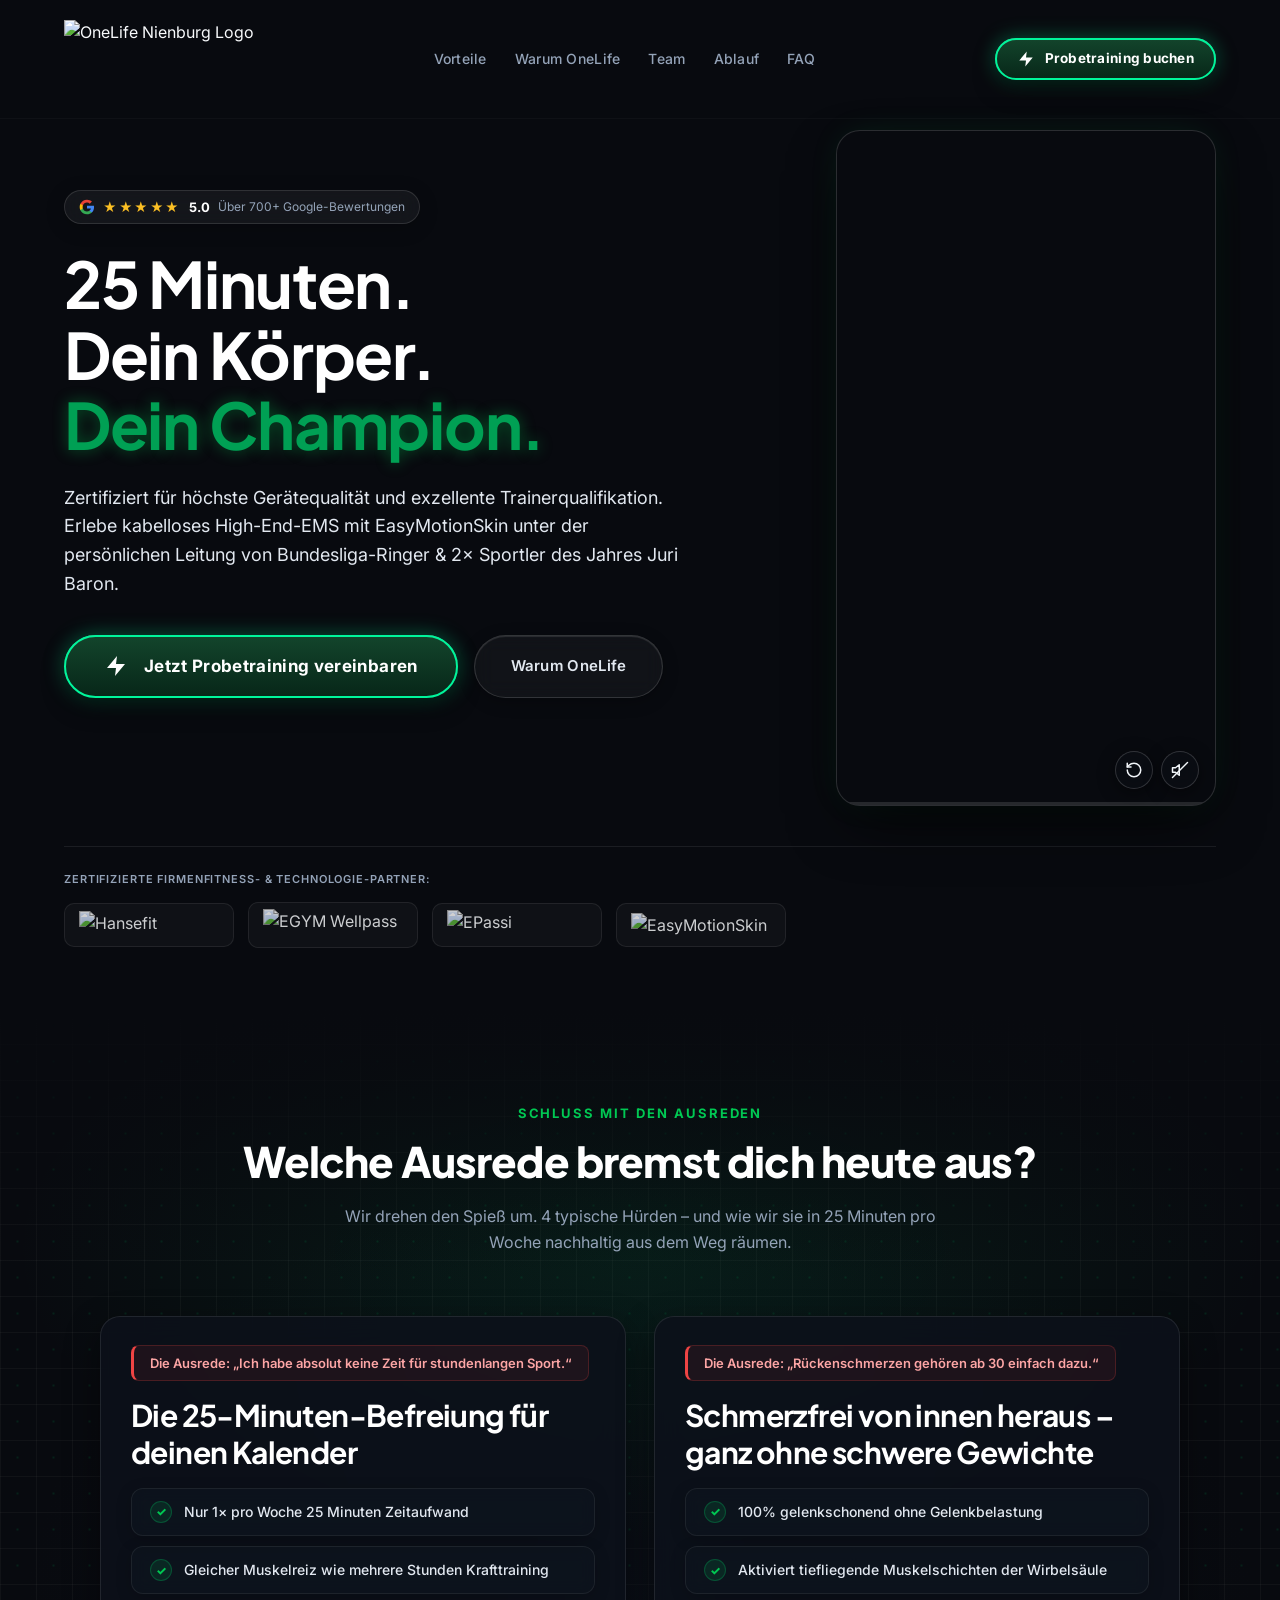
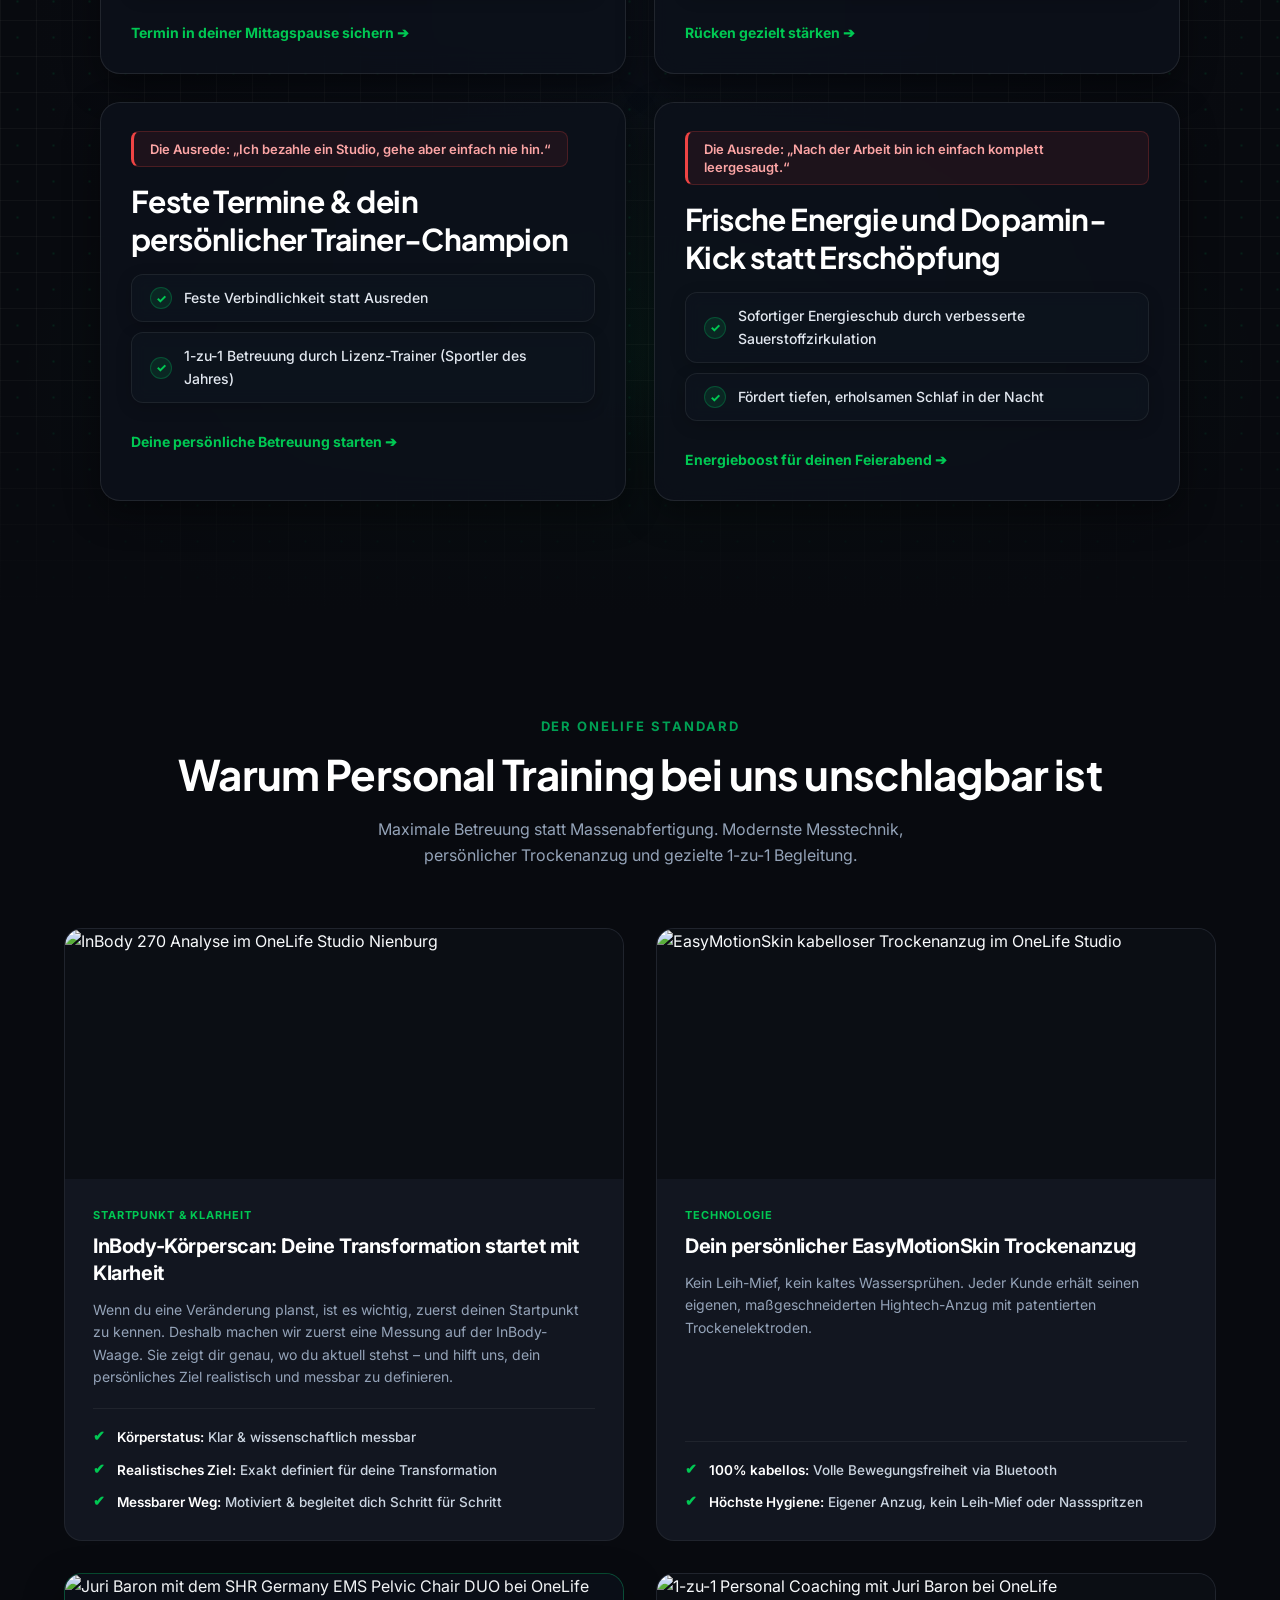
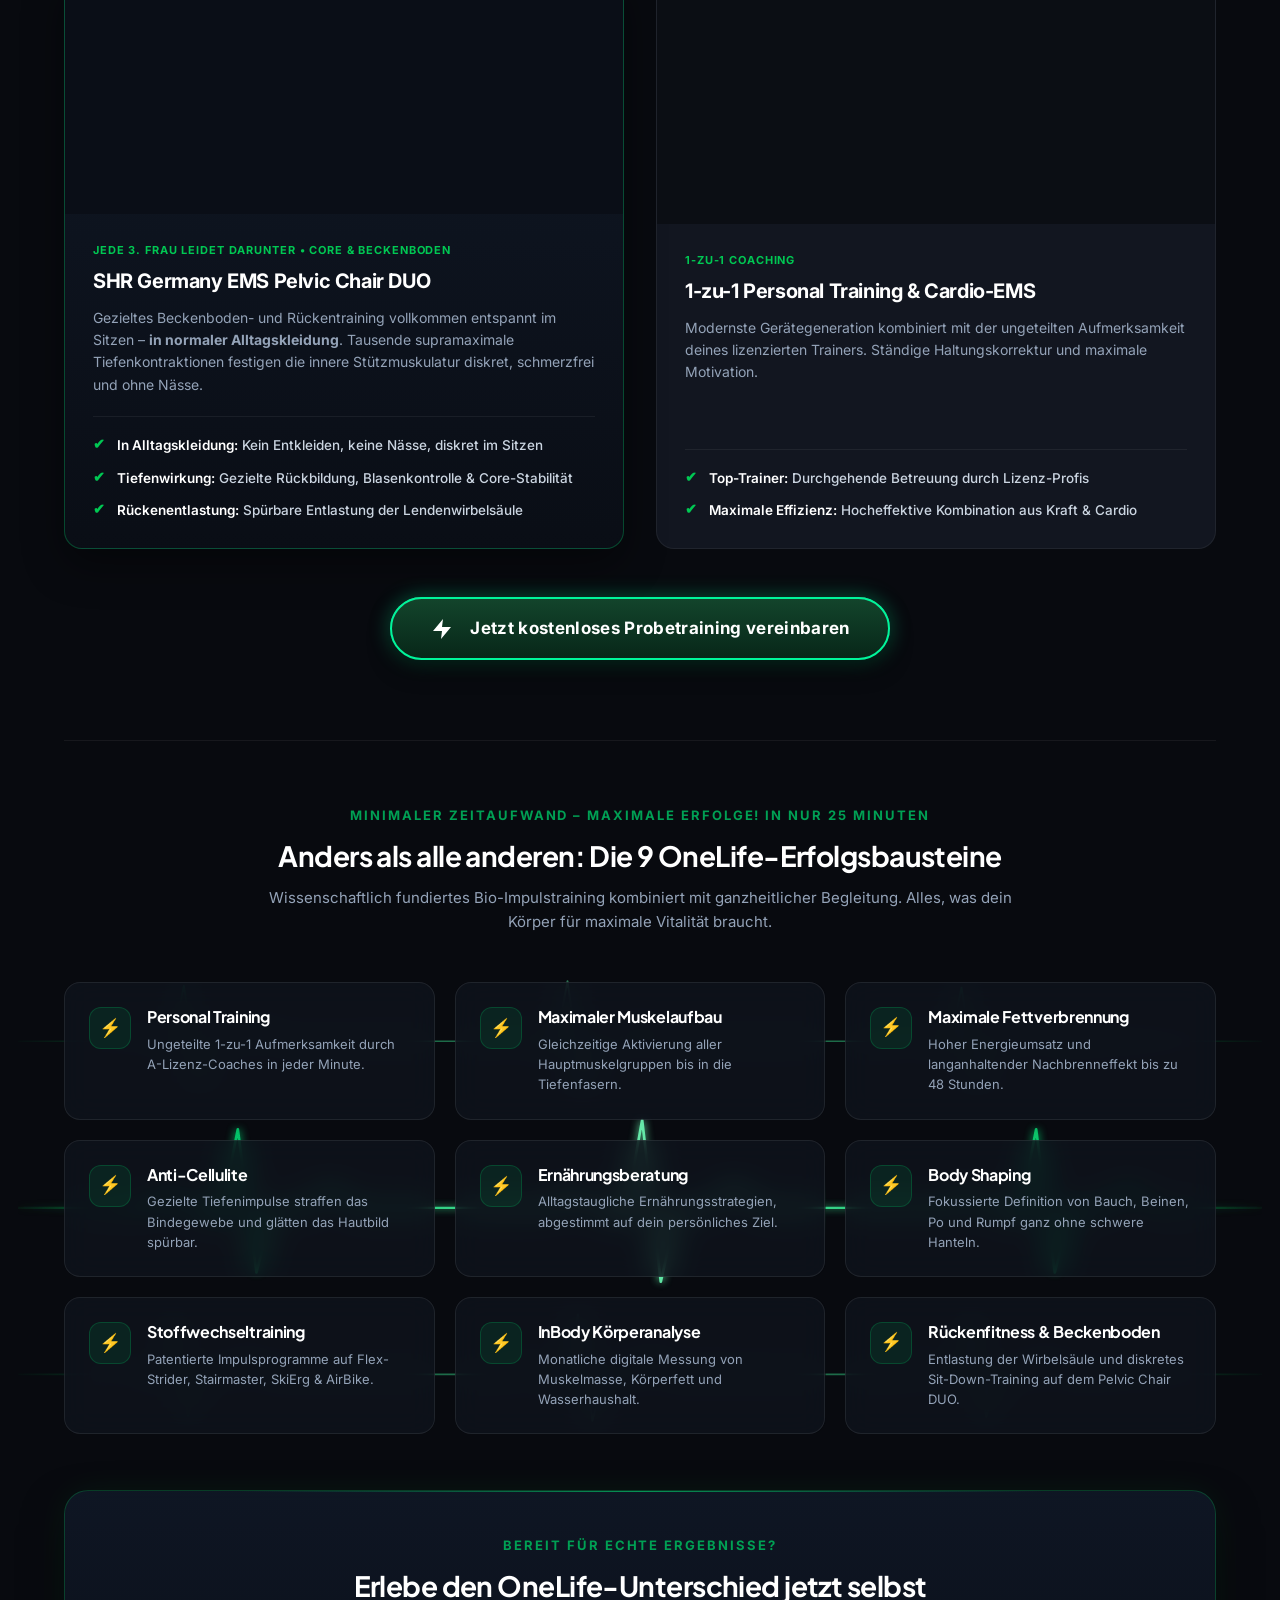
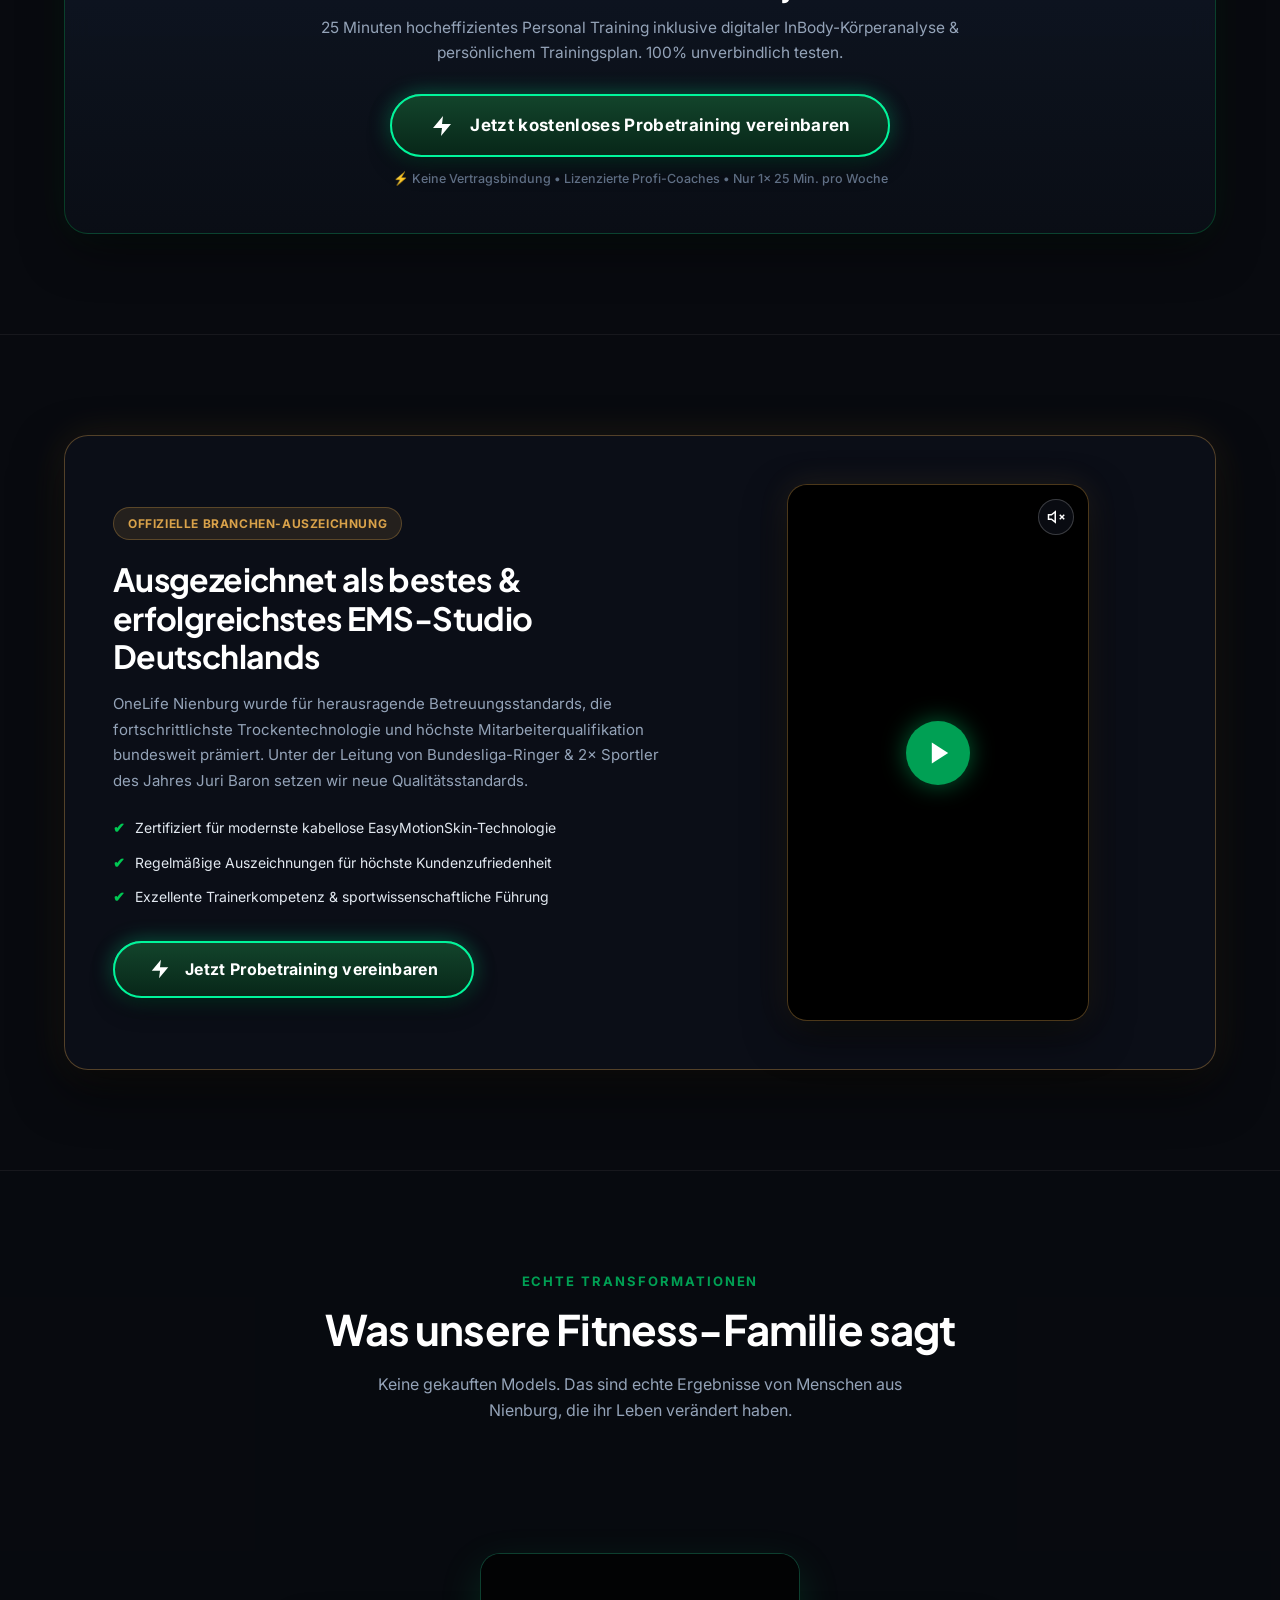
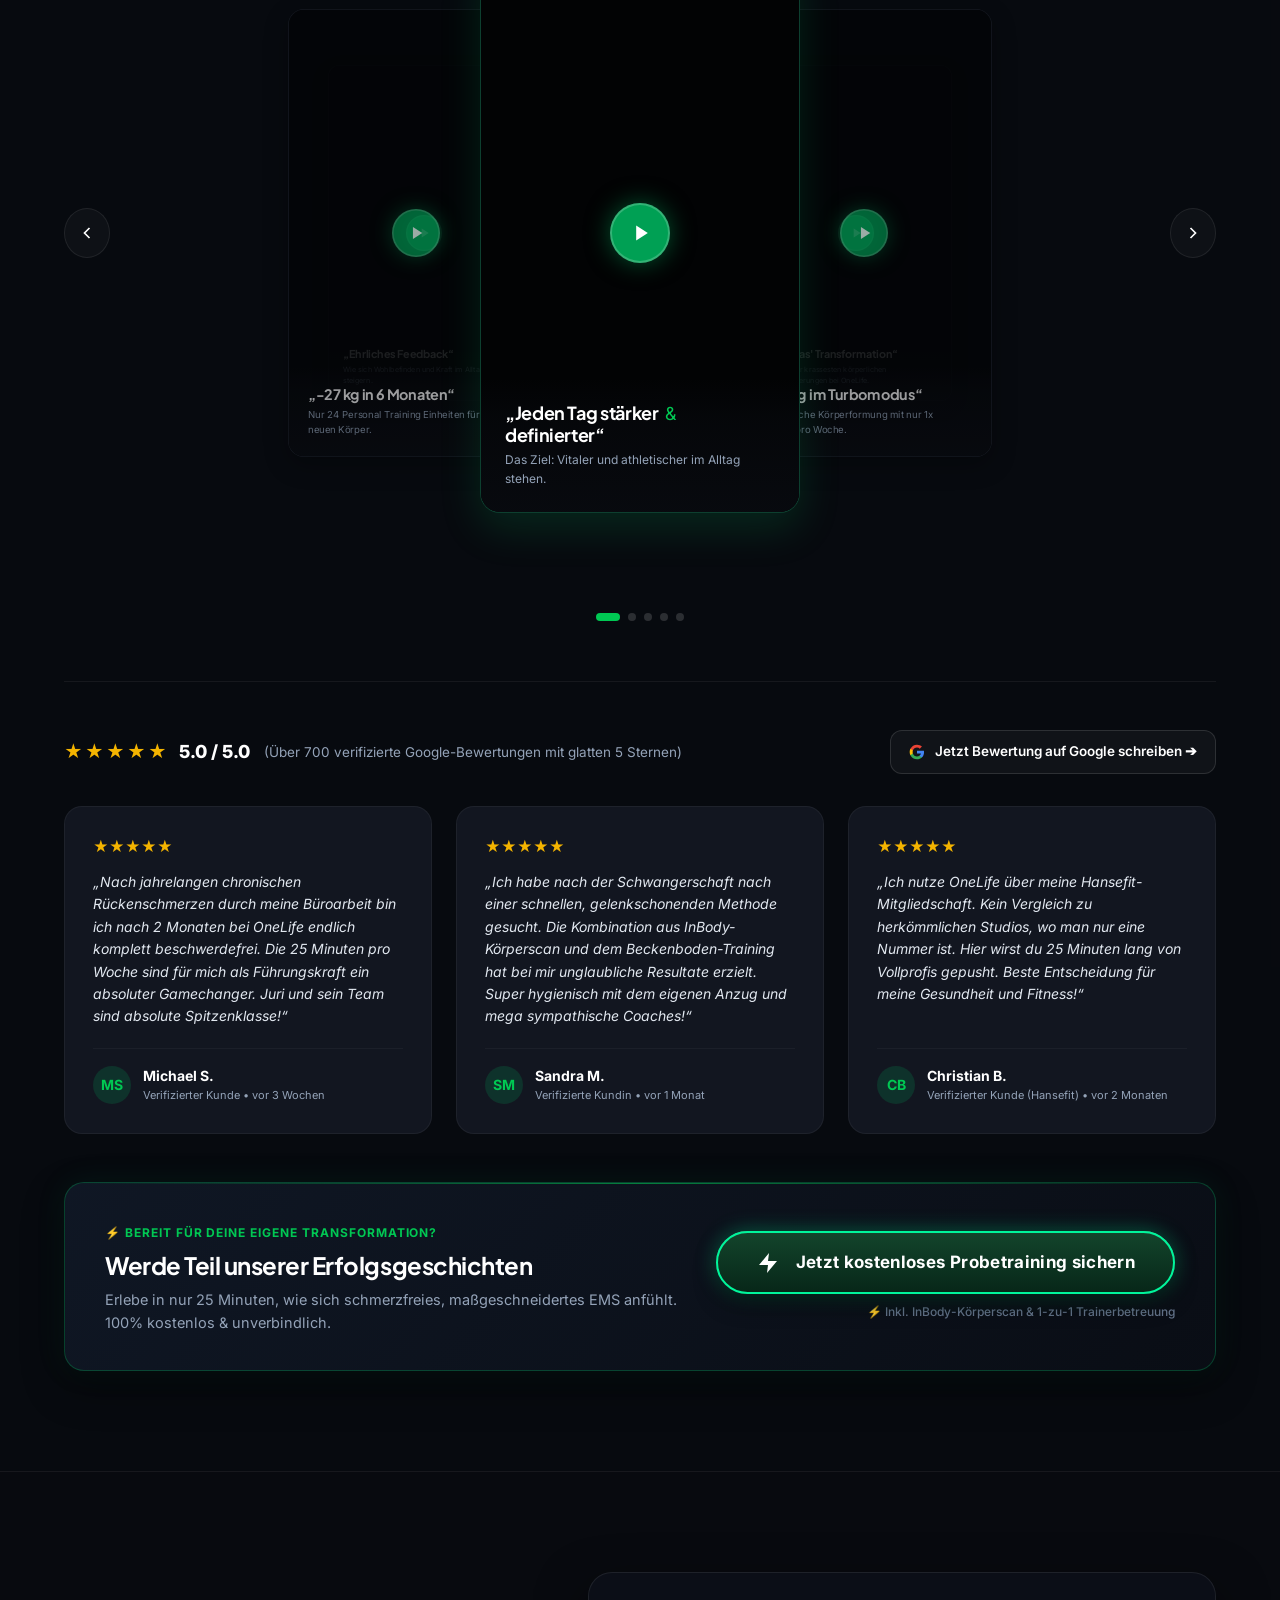
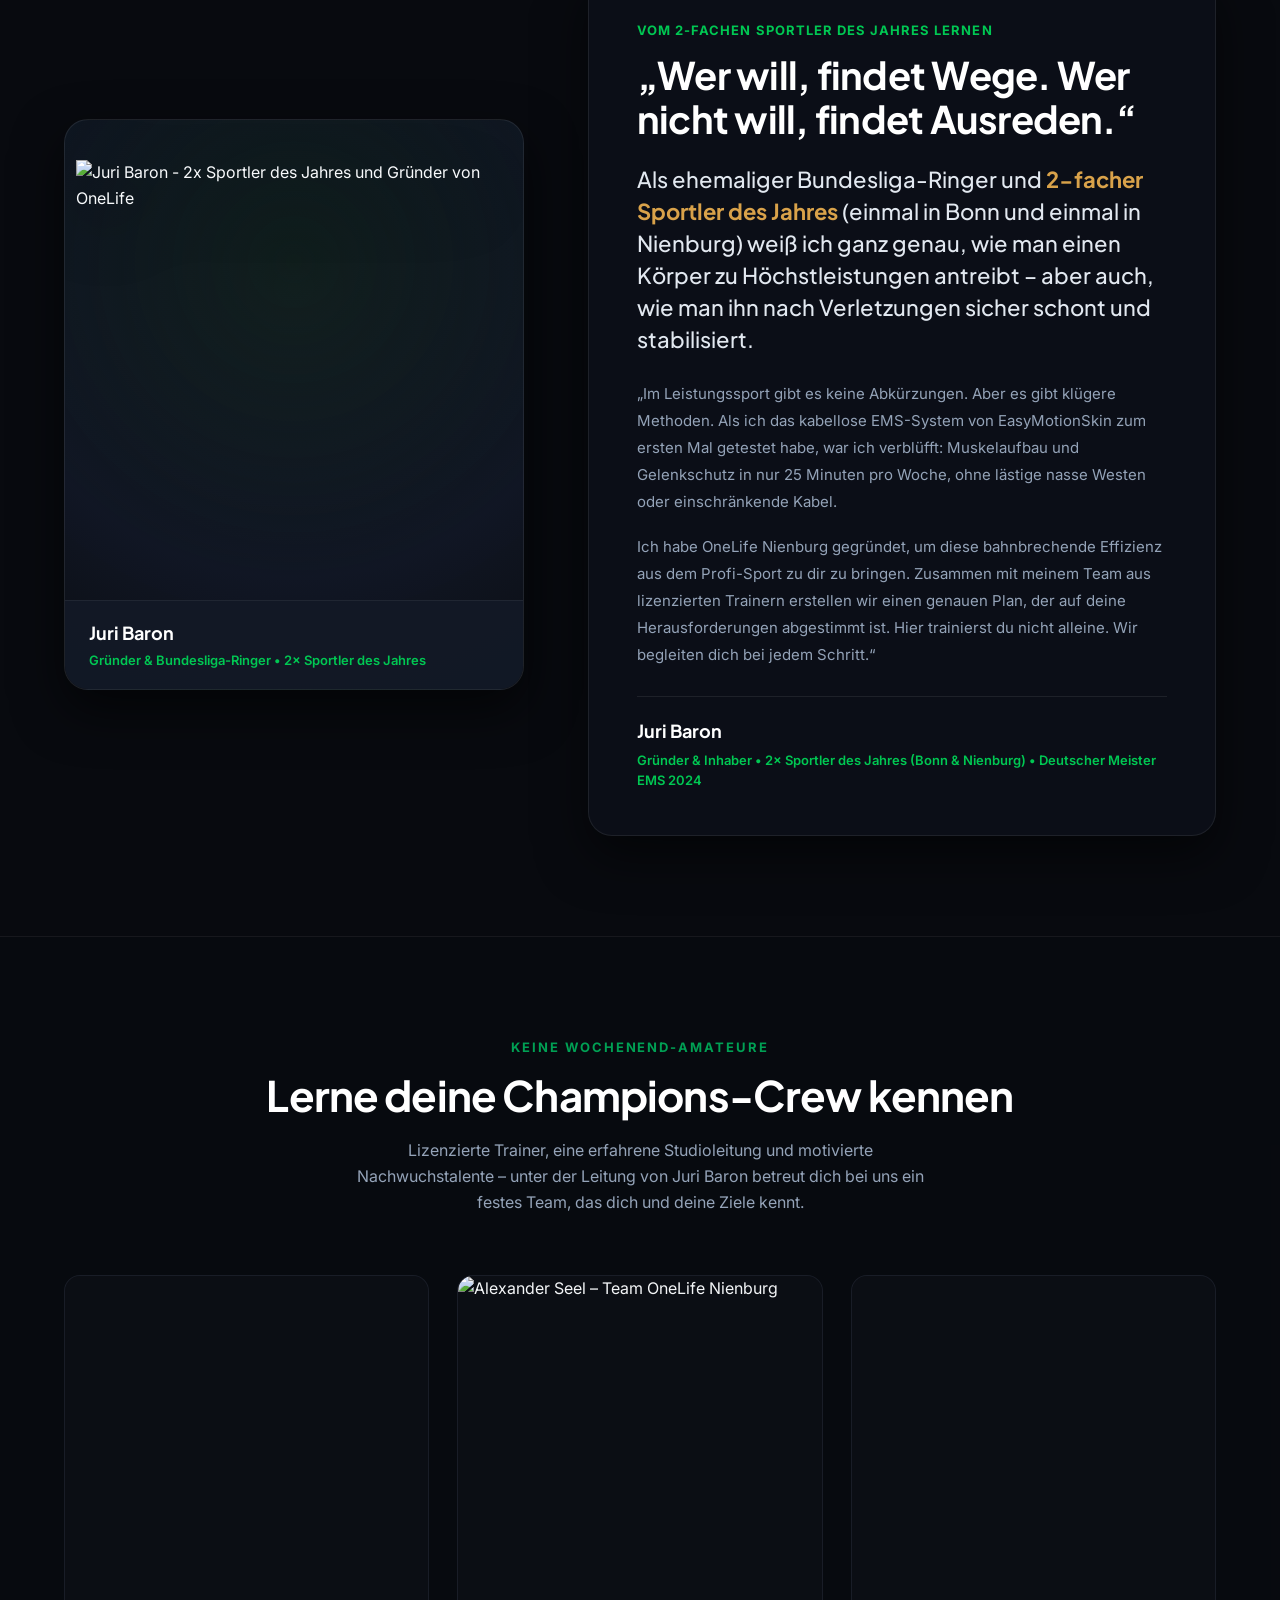
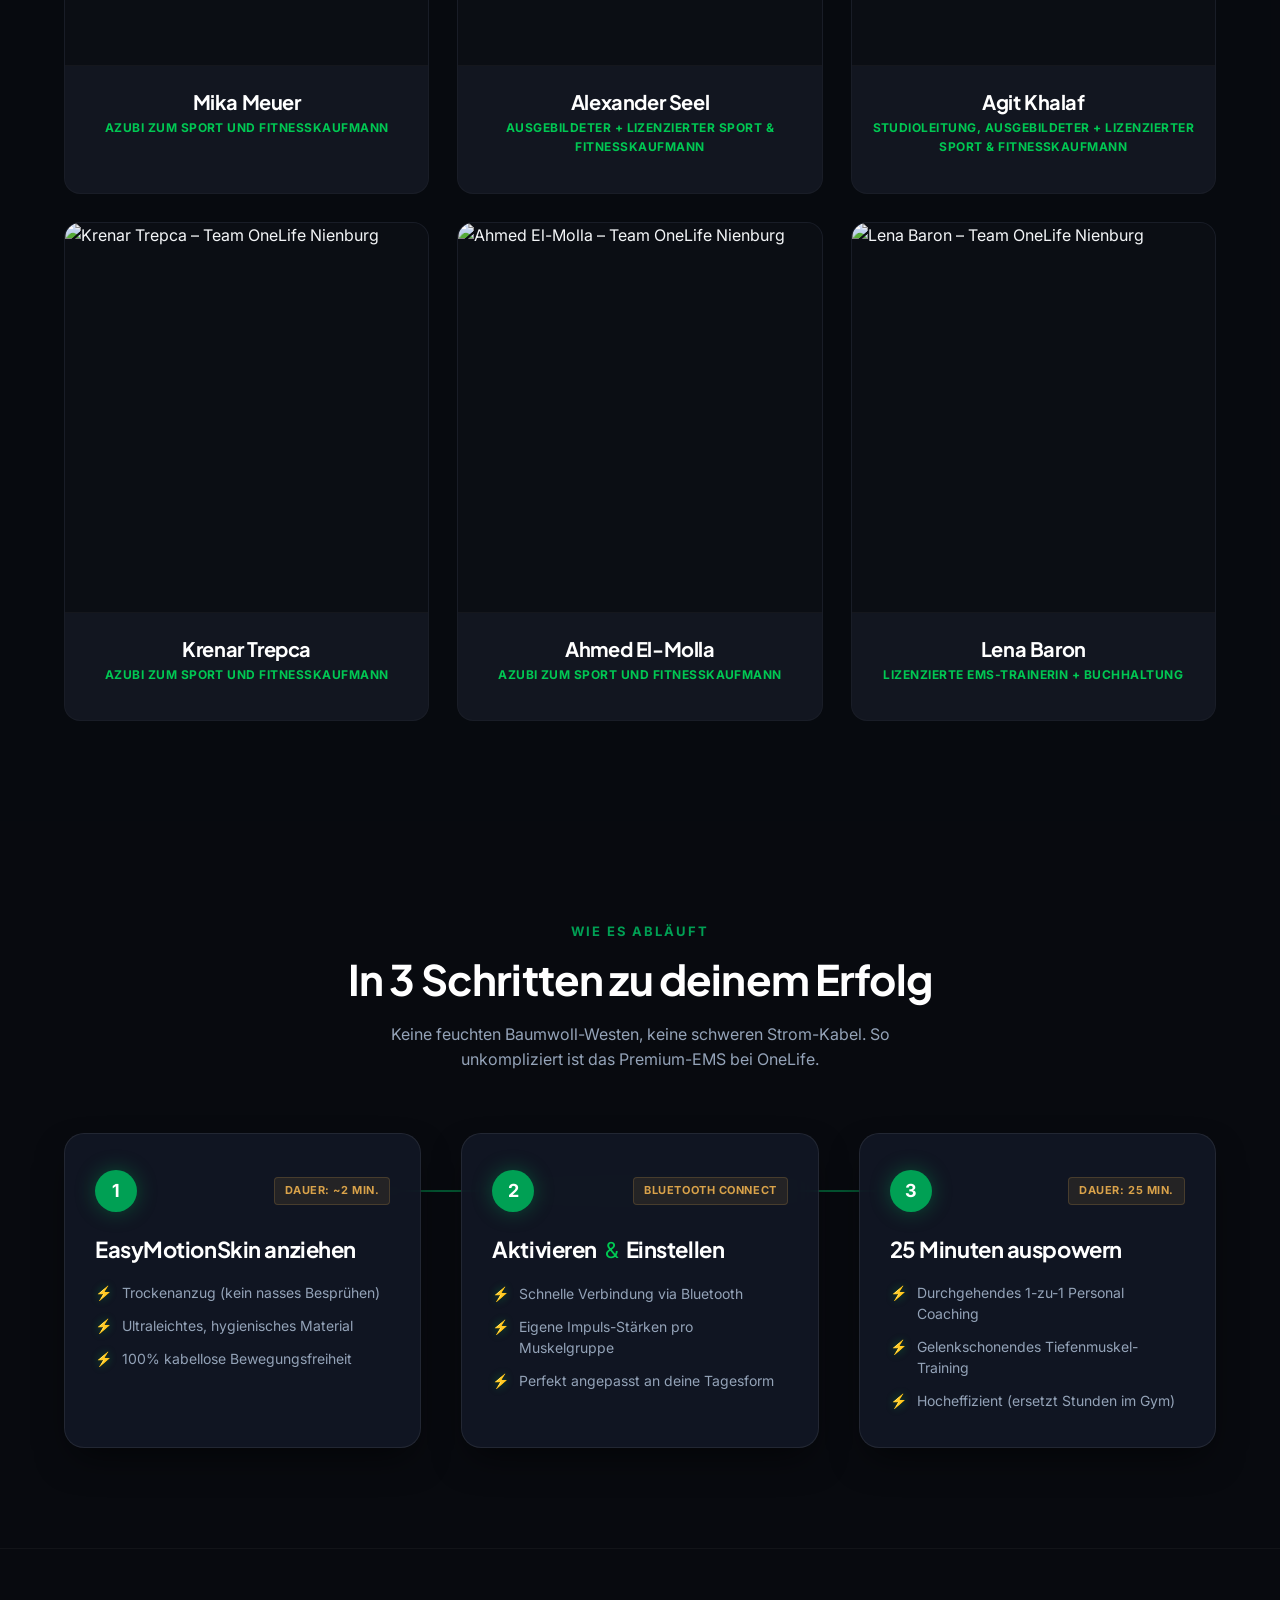
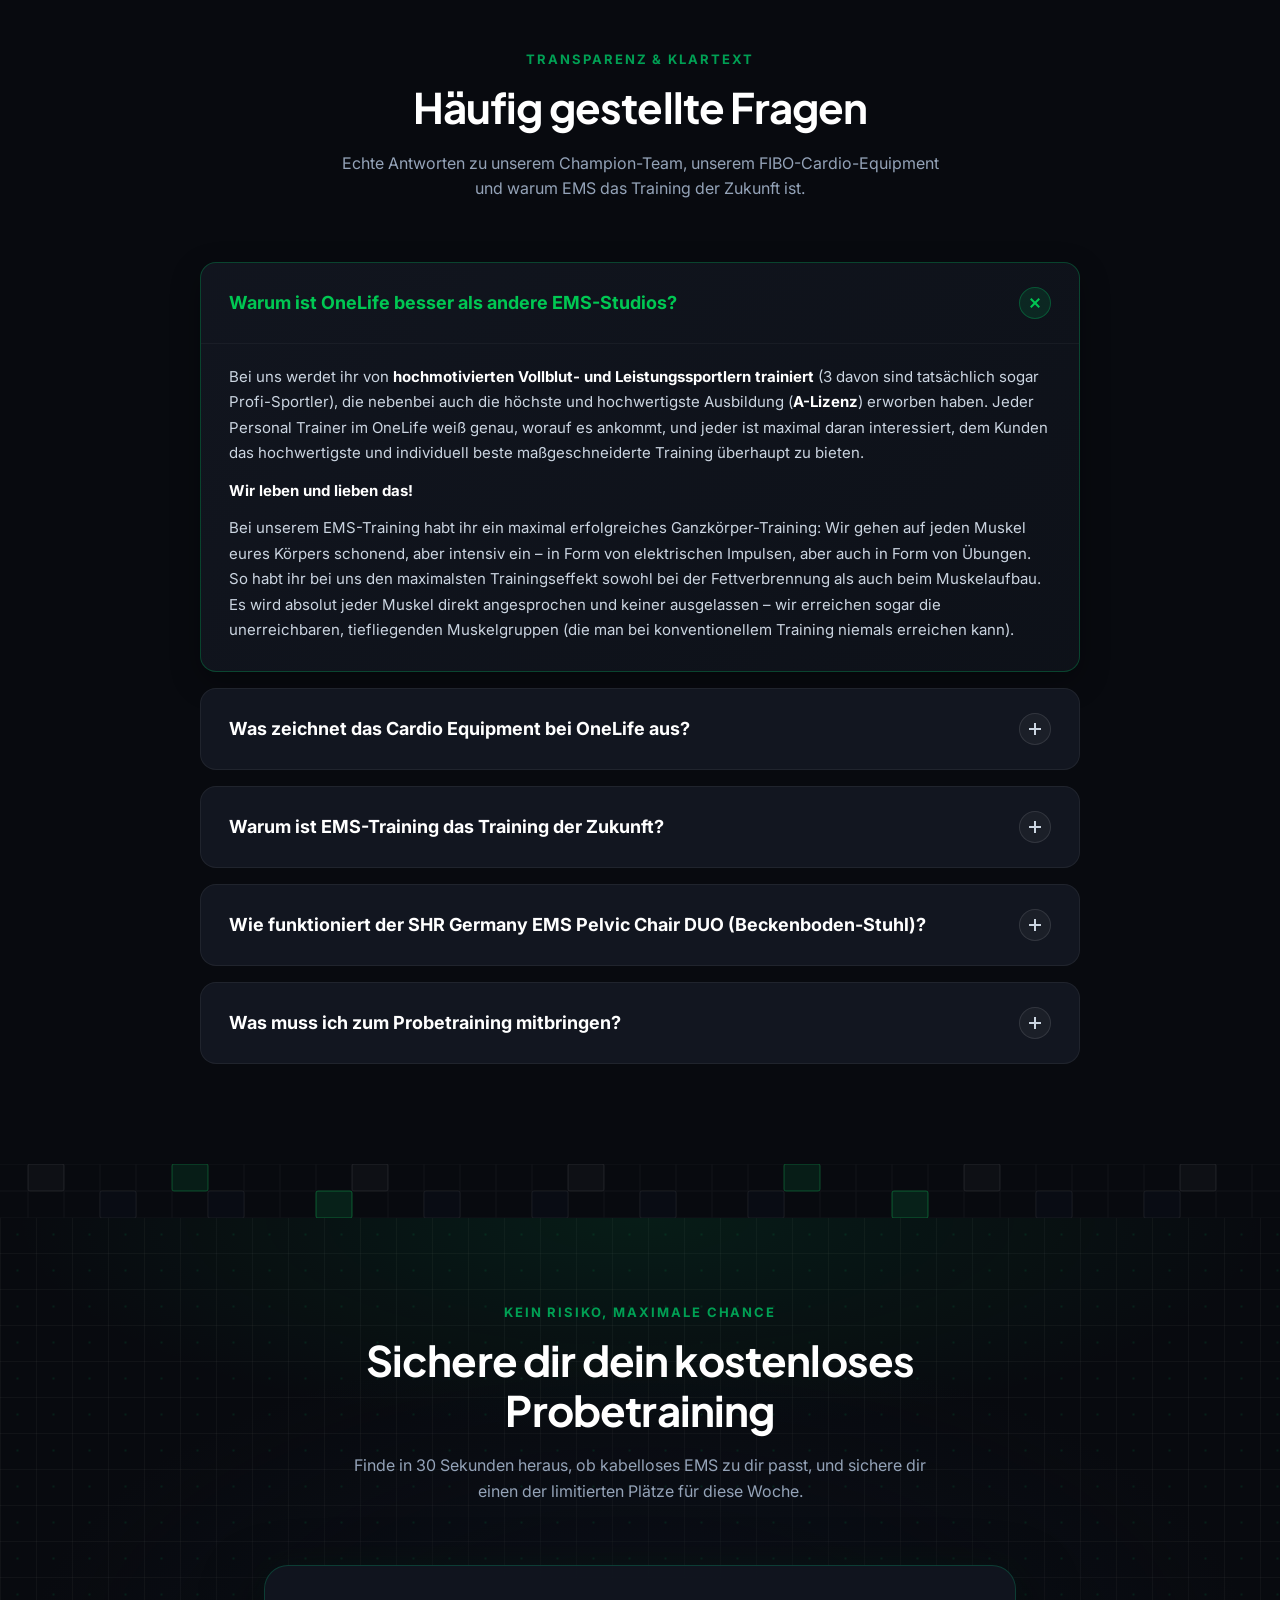
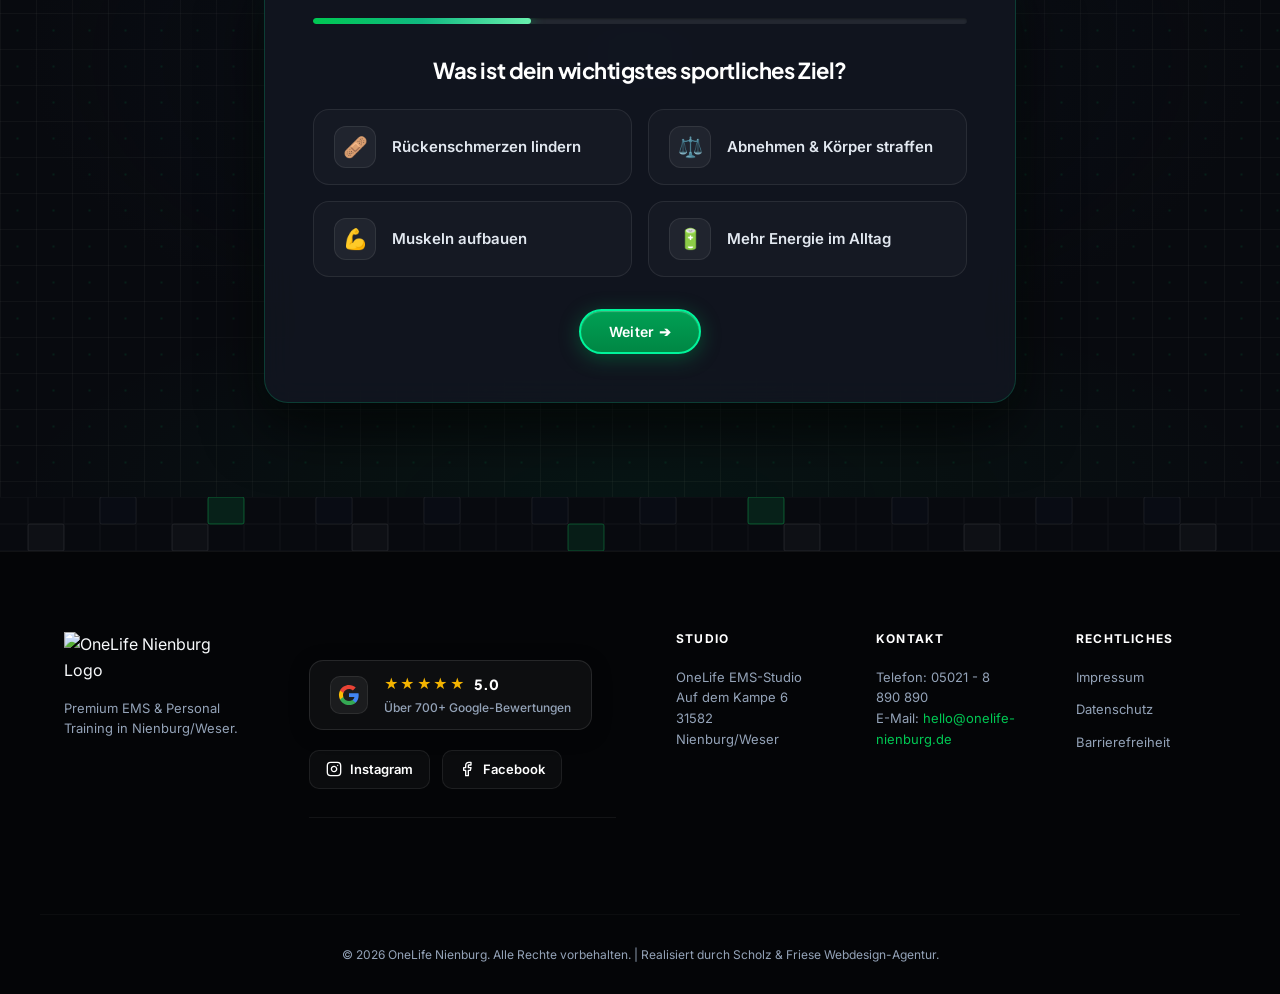
==== commit fa44cd10: "feat: integrate clean legal modal window for Impressum/Datenschutz/Barrierefreiheit and standardize " ====
--- a/index.html
+++ b/index.html
@@ -17,7 +17,7 @@
     <link href="https://fonts.googleapis.com/css2?family=Inter:wght@300;400;500;600;700;800&family=Plus+Jakarta+Sans:wght@500;600;700;800&family=Space+Grotesk:wght@600;700&display=swap" rel="stylesheet">
     
     <!-- Stylesheets -->
-    <link rel="stylesheet" href="index.css?v=2.6">
+    <link rel="stylesheet" href="index.css?v=2.7">
 
     <!-- Cloudflare Turnstile -->
     <script src="https://challenges.cloudflare.com/turnstile/v0/api.js?render=explicit" async defer></script>
@@ -333,11 +333,11 @@
                     <!-- Feature 3: Beckenboden-Stuhl (Chic mit authentischem Behandlungsbild) -->
                     <div class="usp-visual-card usp-card-chair">
                         <div class="usp-visual-media usp-media-chair">
-                            <img src="https://pub-b33108412309406a9a941ddc51e9a5b9.r2.dev/OneLife/Onelife_Pelvi_Chair.webp" alt="Juri Baron mit dem SHR Germany EMS Pelvic Chair (PelvicChair DUO) bei OneLife" class="usp-visual-img usp-img-chair" loading="lazy">
+                            <img src="https://pub-b33108412309406a9a941ddc51e9a5b9.r2.dev/OneLife/Onelife_Pelvi_Chair.webp" alt="Juri Baron mit dem SHR Germany EMS Pelvic Chair DUO bei OneLife" class="usp-visual-img usp-img-chair" loading="lazy">
                         </div>
                         <div class="usp-visual-body">
                             <span class="usp-category-kicker">Jede 3. Frau leidet darunter • Core &amp; Beckenboden</span>
-                            <h3 class="usp-visual-title">SHR Germany EMS Pelvic Chair (PelvicChair DUO)</h3>
+                            <h3 class="usp-visual-title">SHR Germany EMS Pelvic Chair DUO</h3>
                             <p class="usp-visual-text">Gezieltes Beckenboden- und Rückentraining vollkommen entspannt im Sitzen – <strong>in normaler Alltagskleidung</strong>. Tausende supramaximale Tiefenkontraktionen festigen die innere Stützmuskulatur diskret, schmerzfrei und ohne Nässe.</p>
                             <ul class="usp-visual-list">
                                 <li><span class="usp-check">✔</span><div class="usp-item-content"><strong>In Alltagskleidung:</strong> Kein Entkleiden, keine Nässe, diskret im Sitzen</div></li>
@@ -479,7 +479,7 @@
                                 <div class="pillar-icon-box">⚡</div>
                                 <div class="pillar-body">
                                     <h4>Rückenfitness &amp; Beckenboden</h4>
-                                    <p>Entlastung der Wirbelsäule und diskretes Sit-Down-Training auf dem Pelvic Chair.</p>
+                                    <p>Entlastung der Wirbelsäule und diskretes Sit-Down-Training auf dem Pelvic Chair DUO.</p>
                                 </div>
                             </div>
                         </div>
@@ -1016,12 +1016,12 @@
                     <!-- FAQ Item 4 -->
                     <div class="faq-item">
                         <button class="faq-question" type="button" aria-expanded="false">
-                            <span class="faq-q-text">Wie funktioniert der SHR Germany EMS Pelvic Chair (Beckenboden-Stuhl)?</span>
+                            <span class="faq-q-text">Wie funktioniert der SHR Germany EMS Pelvic Chair DUO (Beckenboden-Stuhl)?</span>
                             <span class="faq-icon-toggle"></span>
                         </button>
                         <div class="faq-answer">
                             <div class="faq-answer-inner">
-                                <p>Der <strong>SHR Germany EMS Pelvic Chair Feminora Max</strong> stärkt die Beckenboden- und Rückenmuskulatur vollkommen entspannt im Sitzen – <strong>in normaler Alltagskleidung</strong>, ohne Entkleiden und ohne Nässe. Mittels hochenergetischer elektromagnetischer Stimulation werden in wenigen Minuten tausende Tiefenkontraktionen ausgelöst. Das ist ideal zur Rückbildung nach der Schwangerschaft, zur Vorbeugung von Blasenschwäche sowie zur nachhaltigen Entlastung der Lendenwirbelsäule.</p>
+                                <p>Der <strong>SHR Germany EMS Pelvic Chair DUO</strong> stärkt die Beckenboden- und Rückenmuskulatur vollkommen entspannt im Sitzen – <strong>in normaler Alltagskleidung</strong>, ohne Entkleiden und ohne Nässe. Mittels hochenergetischer elektromagnetischer Stimulation werden in wenigen Minuten tausende Tiefenkontraktionen ausgelöst. Das ist ideal zur Rückbildung nach der Schwangerschaft, zur Vorbeugung von Blasenschwäche sowie zur nachhaltigen Entlastung der Lendenwirbelsäule.</p>
                             </div>
                         </div>
                     </div>
@@ -1191,7 +1191,7 @@
                                 </div>
                                 <div class="form-checkbox-group">
                                     <input type="checkbox" id="client-privacy" name="privacy" class="form-checkbox" required>
-                                    <label for="client-privacy" class="form-checkbox-label">Ich stimme der Verarbeitung meiner Daten zur Terminvereinbarung zu (<a href="datenschutz.html" target="_blank" style="color: var(--color-primary-glow); text-decoration: underline;">Datenschutzerklärung</a>).</label>
+                                    <label for="client-privacy" class="form-checkbox-label">Ich stimme der Verarbeitung meiner Daten zur Terminvereinbarung zu (<a href="datenschutz.html" target="_blank" onclick="openLegalModal('datenschutz', event)" style="color: var(--color-primary-glow); text-decoration: underline;">Datenschutzerklärung</a>).</label>
                                 </div>
 
                                 <!-- Cloudflare Turnstile Spam-Schutz -->
@@ -1332,9 +1332,9 @@
                 <div class="footer-col">
                     <h4 class="footer-heading">Rechtliches</h4>
                     <nav class="footer-nav" aria-label="Rechtliche Navigation">
-                        <a href="impressum.html" class="footer-link">Impressum</a>
-                        <a href="datenschutz.html" class="footer-link">Datenschutz</a>
-                        <a href="barrierefreiheit.html" class="footer-link">Barrierefreiheit</a>
+                        <a href="impressum.html" class="footer-link" onclick="openLegalModal('impressum', event)">Impressum</a>
+                        <a href="datenschutz.html" class="footer-link" onclick="openLegalModal('datenschutz', event)">Datenschutz</a>
+                        <a href="barrierefreiheit.html" class="footer-link" onclick="openLegalModal('barrierefreiheit', event)">Barrierefreiheit</a>
                     </nav>
                 </div>
             </div>
@@ -1463,7 +1463,7 @@
                             </div>
                             <div class="form-checkbox-group">
                                 <input type="checkbox" id="modal-client-privacy" name="privacy" class="form-checkbox" required>
-                                <label for="modal-client-privacy" class="form-checkbox-label">Ich stimme der Verarbeitung meiner Daten zur Terminvereinbarung zu (<a href="datenschutz.html" target="_blank" style="color: var(--color-primary-glow); text-decoration: underline;">Datenschutzerklärung</a>).</label>
+                                <label for="modal-client-privacy" class="form-checkbox-label">Ich stimme der Verarbeitung meiner Daten zur Terminvereinbarung zu (<a href="datenschutz.html" target="_blank" onclick="openLegalModal('datenschutz', event)" style="color: var(--color-primary-glow); text-decoration: underline;">Datenschutzerklärung</a>).</label>
                             </div>
 
                             <!-- Cloudflare Turnstile Spam-Schutz -->
@@ -1505,7 +1505,191 @@
         </div>
     </div>
 
+    <!-- ==========================================================================
+         Legal Modal Window (Impressum, Datenschutz, Barrierefreiheit)
+         ========================================================================== -->
+    <div id="legal-modal-backdrop" class="legal-modal-backdrop" aria-hidden="true" role="dialog" aria-modal="true" aria-labelledby="legal-modal-title" onclick="if(event.target === this) closeLegalModal(event)">
+        <div class="legal-modal-dialog">
+            <button type="button" class="legal-modal-close" aria-label="Fenster schließen" title="Fenster schließen (ESC)" onclick="closeLegalModal(event)">
+                <svg viewBox="0 0 24 24" width="20" height="20" fill="none" stroke="currentColor" stroke-width="2.5" stroke-linecap="round" stroke-linejoin="round">
+                    <line x1="18" y1="6" x2="6" y2="18"/>
+                    <line x1="6" y1="6" x2="18" y2="18"/>
+                </svg>
+            </button>
+
+            <!-- Modal Header with Tab Navigation -->
+            <div class="legal-modal-header">
+                <span class="legal-modal-kicker">Transparenz &amp; Rechtliches</span>
+                <h3 class="legal-modal-title" id="legal-modal-title">Rechtliche Informationen</h3>
+                <div class="legal-modal-tabs" role="tablist" aria-label="Rechtliche Navigation">
+                    <button type="button" class="legal-tab-btn active" id="tab-btn-impressum" role="tab" aria-selected="true" aria-controls="legal-panel-impressum" onclick="switchLegalTab('impressum')">
+                        Impressum
+                    </button>
+                    <button type="button" class="legal-tab-btn" id="tab-btn-datenschutz" role="tab" aria-selected="false" aria-controls="legal-panel-datenschutz" onclick="switchLegalTab('datenschutz')">
+                        Datenschutz
+                    </button>
+                    <button type="button" class="legal-tab-btn" id="tab-btn-barrierefreiheit" role="tab" aria-selected="false" aria-controls="legal-panel-barrierefreiheit" onclick="switchLegalTab('barrierefreiheit')">
+                        Barrierefreiheit
+                    </button>
+                </div>
+            </div>
+
+            <!-- Modal Scrollable Content Body -->
+            <div class="legal-modal-body" id="legal-modal-body">
+                <!-- Panel 1: Impressum -->
+                <div class="legal-tab-panel active" id="legal-panel-impressum" role="tabpanel" aria-labelledby="tab-btn-impressum">
+                    <h4 class="legal-panel-title">Impressum</h4>
+                    <p class="legal-panel-lead">Gesetzliche Anbieterkennzeichnung gemäß § 5 Telemediengesetz (TMG) sowie § 18 Abs. 2 Medienstaatsvertrag (MStV).</p>
+                    
+                    <div class="legal-block">
+                        <h4>Angaben gemäß § 5 TMG</h4>
+                        <div class="legal-info-card">
+                            <p><strong>OneLife EMS-Studio</strong></p>
+                            <p>Inhaber: Juri Baron (Einzelunternehmer)</p>
+                            <p>Auf dem Kampe 6</p>
+                            <p>31582 Nienburg/Weser</p>
+                            <p>Deutschland</p>
+                        </div>
+                    </div>
+
+                    <div class="legal-block">
+                        <h4>Kontakt</h4>
+                        <div class="legal-info-card">
+                            <p>Telefon: <a href="tel:050218890890">05021 - 8 890 890</a></p>
+                            <p>E-Mail: <a href="mailto:hello@onelife-nienburg.de">hello@onelife-nienburg.de</a></p>
+                            <p>Website: <a href="https://onelife-nienburg.de" target="_blank" rel="noopener noreferrer">onelife-nienburg.de</a></p>
+                        </div>
+                    </div>
+
+                    <div class="legal-block">
+                        <h4>Berufsbezeichnung &amp; Qualifikationen</h4>
+                        <p>Berufsbezeichnung: Fitnesstrainer &amp; Personal Trainer (lizenziert in der Bundesrepublik Deutschland)<br>
+                        Betreiber: Juri Baron (2-facher Sportler des Jahres, ehemaliger Bundesliga-Ringer, Deutscher Meister EMS 2024)</p>
+                    </div>
+
+                    <div class="legal-block">
+                        <h4>Umsatzsteuer-Identifikationsnummer</h4>
+                        <p>Umsatzsteuer-Identifikationsnummer gemäß § 27 a Umsatzsteuergesetz:<br>
+                        Umsatzsteuer-ID in Zuteilung / Kleinunternehmerregelung bzw. Angabe im Studio einsehbar.</p>
+                    </div>
+
+                    <div class="legal-block">
+                        <h4>EU-Streitschlichtung &amp; Verbraucherstreitbeilegung</h4>
+                        <p>Die Europäische Kommission stellt eine Plattform zur Online-Streitbeilegung (OS) bereit: 
+                        <a href="https://ec.europa.eu/consumers/odr/" target="_blank" rel="noopener noreferrer">https://ec.europa.eu/consumers/odr/</a>.<br>
+                        Unsere E-Mail-Adresse finden Sie oben im Impressum.</p>
+                        <p>Wir sind nicht bereit oder verpflichtet, an Streitbeilegungsverfahren vor einer Verbraucherschlichtungsstelle teilzunehmen.</p>
+                    </div>
+
+                    <div class="legal-block">
+                        <h4>Haftung für Inhalte &amp; Urheberrecht</h4>
+                        <p>Als Diensteanbieter sind wir gemäß § 7 Abs. 1 TMG für eigene Inhalte auf diesen Seiten nach den allgemeinen Gesetzen verantwortlich. Nach §§ 8 bis 10 TMG sind wir nicht verpflichtet, übermittelte oder gespeicherte fremde Informationen zu überwachen oder nach Umständen zu forschen, die auf eine rechtswidrige Tätigkeit hinweisen.</p>
+                        <p>Die durch die Seitenbetreiber erstellten Inhalte und Werke auf diesen Seiten unterliegen dem deutschen Urheberrecht. Bild- und Videorechte: Eigene Aufnahmen von OneLife Nienburg (Juri Baron &amp; Team), EasyMotionSkin Technologie-Medien sowie lizenzierte Aufnahmen von Unsplash.</p>
+                    </div>
+                </div>
+
+                <!-- Panel 2: Datenschutz -->
+                <div class="legal-tab-panel" id="legal-panel-datenschutz" role="tabpanel" aria-labelledby="tab-btn-datenschutz">
+                    <h4 class="legal-panel-title">Datenschutzerklärung</h4>
+                    <p class="legal-panel-lead">Umfassende und transparente Information über Erhebung, Verarbeitung und Speicherung personenbezogener Daten gemäß DSGVO, BDSG und TDDDG.</p>
+
+                    <div class="legal-block">
+                        <h4>1. Datenschutz auf einen Blick</h4>
+                        <h5>Verantwortliche Stelle</h5>
+                        <p>Die Datenverarbeitung auf dieser Website erfolgt durch den Websitebetreiber: <strong>OneLife EMS-Studio, Inhaber Juri Baron</strong>, Auf dem Kampe 6, 31582 Nienburg/Weser (Telefon: <a href="tel:050218890890">05021 - 8 890 890</a>, E-Mail: <a href="mailto:hello@onelife-nienburg.de">hello@onelife-nienburg.de</a>).</p>
+                        
+                        <h5>Wie erfassen wir Ihre Daten?</h5>
+                        <p>Ihre Daten werden zum einen dadurch erhoben, dass Sie uns diese mitteilen. Hierbei handelt es sich vor allem um Angaben, die Sie in unseren interaktiven Funnel zur Buchung eines kostenlosen Probetrainings eingeben (z. B. Name, E-Mail-Adresse, Telefonnummer, Trainingsziel, Firmenfitness-Status). Andere Daten werden automatisch beim Besuch der Website durch unsere IT-Systeme erfasst (z. B. Browsertyp, Betriebssystem, Uhrzeit des Seitenaufrufs).</p>
+
+                        <h5>Wofür nutzen wir Ihre Daten?</h5>
+                        <p>Die Daten werden erhoben, um eine fehlerfreie Bereitstellung der Website zu gewährleisten und Sie zur persönlichen Terminabstimmung für Ihr Probetraining telefonisch oder per E-Mail zu kontaktieren.</p>
+                    </div>
+
+                    <div class="legal-block">
+                        <h4>2. Hosting &amp; Content Delivery Network (Cloudflare)</h4>
+                        <p>Wir hosten unsere Website bei <strong>Cloudflare, Inc.</strong>, 101 Townsend St., San Francisco, CA 94107, USA. Cloudflare Pages stellt ein weltweites Content Delivery Network (CDN) bereit, um Ladezeiten zu minimieren und DDoS-Angriffe abzuwehren. Bilder und Medien werden über den Cloudflare R2 Objektspeicher ausgeliefert.</p>
+                        <p>Rechtsgrundlage ist <strong>Art. 6 Abs. 1 lit. f DSGVO</strong> (berechtigtes Interesse an einer ausfallsicheren, performanten Darstellung). Datenübertragungen in die USA basieren auf den Standardvertragsklauseln der EU-Kommission sowie der Zertifizierung nach dem EU-U.S. Data Privacy Framework.</p>
+                    </div>
+
+                    <div class="legal-block">
+                        <h4>3. Ihre Rechte als betroffene Person</h4>
+                        <p>Sie haben jederzeit das Recht auf:</p>
+                        <ul>
+                            <li><strong>Auskunft (Art. 15 DSGVO):</strong> Über Ihre gespeicherten Daten und Verarbeitungszwecke.</li>
+                            <li><strong>Berichtigung (Art. 16 DSGVO) &amp; Löschung (Art. 17 DSGVO):</strong> Korrektur oder Löschung Ihrer Daten.</li>
+                            <li><strong>Einschränkung (Art. 18 DSGVO) &amp; Datenübertragbarkeit (Art. 20 DSGVO):</strong> Übertragung in strukturierter Form.</li>
+                            <li><strong>Widerruf (Art. 7 Abs. 3 DSGVO):</strong> Formloser Widerruf erteilter Einwilligungen per E-Mail an <a href="mailto:hello@onelife-nienburg.de">hello@onelife-nienburg.de</a>.</li>
+                            <li><strong>Widerspruchsrecht (Art. 21 DSGVO):</strong> Gegen Verarbeitung auf Basis berechtigter Interessen.</li>
+                            <li><strong>Beschwerderecht:</strong> Bei der zuständigen Aufsichtsbehörde (Die Landesbeauftragte für den Datenschutz Niedersachsen, Prinzenstraße 5, 30159 Hannover).</li>
+                        </ul>
+                    </div>
+
+                    <div class="legal-block">
+                        <h4>4. Datenerfassung im Lead-Funnel &amp; Formular</h4>
+                        <p>Wenn Sie über unseren interaktiven Buchungs-Funnel ein kostenloses Probetraining anfragen, erfassen wir:</p>
+                        <ul>
+                            <li>Sportliches Trainingsziel (z. B. Rücken stärken, Gewichtsreduktion, Muskelaufbau, Energie)</li>
+                            <li>Firmenfitness-Zugehörigkeit (Hansefit, EGYM Wellpass, EPassi, Privatzahler)</li>
+                            <li>Kontaktdaten: Vor- und Nachname, E-Mail-Adresse, Telefonnummer</li>
+                        </ul>
+                        <p><strong>Rechtsgrundlage:</strong> Art. 6 Abs. 1 lit. b DSGVO (Erfüllung vorvertraglicher Maßnahmen zur Terminabstimmung). Die Übertragung erfolgt gesichert über eine moderne SSL/TLS-Verschlüsselung sowie Spam-Schutz via Cloudflare Turnstile.</p>
+                    </div>
+
+                    <div class="legal-block">
+                        <h4>5. Externe Dienste &amp; Google Bewertungen</h4>
+                        <p>Wir verlinken auf externe Dienste wie Google Reviews (Place-ID: <code>ChIJK2e3XFOMsEcRyJWmjAh1tcE</code>) und soziale Medien (Instagram, Facebook). Erst beim aktiven Anklicken dieser Links verlassen Sie unsere Website und es gelten die Bestimmungen der jeweiligen Betreiber.</p>
+                        <p>Stand dieser Datenschutzerklärung: <strong>Oktober 2026</strong>.</p>
+                    </div>
+                </div>
+
+                <!-- Panel 3: Barrierefreiheit -->
+                <div class="legal-tab-panel" id="legal-panel-barrierefreiheit" role="tabpanel" aria-labelledby="tab-btn-barrierefreiheit">
+                    <h4 class="legal-panel-title">Erklärung zur Barrierefreiheit</h4>
+                    <p class="legal-panel-lead">OneLife steht für ein ganzheitliches, zugängliches und gesundheitsförderndes Training für jeden Menschen – sowohl vor Ort im Studio als auch digital.</p>
+
+                    <div class="legal-block">
+                        <h4>1. Unser Anspruch</h4>
+                        <p>Als Vorreiter für modernes, gelenk- und rückenschonendes Personal Training legen wir höchsten Wert darauf, dass unsere Angebote und unsere Website für alle Menschen zugänglich und nutzbar sind – unabhängig von körperlichen oder kognitiven Einschränkungen.</p>
+                    </div>
+
+                    <div class="legal-block">
+                        <h4>2. Digitale Barrierefreiheit der Website (WCAG 2.1 / BITV 2.0)</h4>
+                        <p>Wir bemühen uns, diese Website im Einklang mit den Richtlinien für barrierefreie Webinhalte zu gestalten. Zu den umgesetzten Maßnahmen gehören:</p>
+                        <ul>
+                            <li><strong>Hoher Kontrast:</strong> Perfekt austarierte Kontrastwerte für optimale Lesbarkeit auch bei Seheinschränkungen.</li>
+                            <li><strong>Tastatur-Bedienbarkeit:</strong> Alle interaktiven Elemente, Buttons, Formulare und Modal-Fenster sind vollständig per Tabulatortaste und Tastatur bedienbar.</li>
+                            <li><strong>Skalierbare Typografie:</strong> Dynamische Schriftgrößen, die sich ohne Inhaltsverlust vergrößern lassen.</li>
+                            <li><strong>Semantisches Markup &amp; ARIA:</strong> Saubere HTML5-Strukturen und Screenreader-Unterstützung.</li>
+                        </ul>
+                    </div>
+
+                    <div class="legal-block">
+                        <h4>3. Barrierefreiheit vor Ort im Studio</h4>
+                        <p>Unser EMS-Studio Auf dem Kampe 6 in 31582 Nienburg/Weser ist für Kunden jeden Alters und Fitnesslevels ausgelegt. Durch die kabellose EasyMotionSkin Technologie entfallen schwere Gewichte und kabelgebundene Hürden. Auch unser Beckenboden-Stuhl (SHR Germany Pelvic Chair DUO) ermöglicht ein vollständig bekleidetes, sitzendes und berührungsfreies Training.</p>
+                    </div>
+
+                    <div class="legal-block">
+                        <h4>4. Feedback &amp; Kontakt</h4>
+                        <p>Sollten Ihnen Mängel in Bezug auf die barrierefreie Gestaltung auffallen oder benötigen Sie besondere Unterstützung vor Ort, freuen wir uns über Ihre Kontaktaufnahme:</p>
+                        <div class="legal-info-card">
+                            <p><strong>OneLife EMS-Studio</strong> • Juri Baron</p>
+                            <p>Auf dem Kampe 6, 31582 Nienburg/Weser</p>
+                            <p>Telefon: <a href="tel:050218890890">05021 - 8 890 890</a></p>
+                            <p>E-Mail: <a href="mailto:hello@onelife-nienburg.de">hello@onelife-nienburg.de</a></p>
+                        </div>
+                    </div>
+                </div>
+            </div>
+
+            <!-- Modal Footer -->
+            <div class="legal-modal-footer">
+                <span class="legal-modal-copy">&copy; 2026 OneLife EMS-Studio Nienburg • Juri Baron</span>
+                <button type="button" class="btn btn-secondary btn-sm" onclick="closeLegalModal(event)">Fenster schließen</button>
+            </div>
+        </div>
+    </div>
+
     <!-- JavaScript files -->
-    <script src="index.js?v=2.6"></script>
+    <script src="index.js?v=2.7"></script>
 </body>
 </html>
--- a/index.css
+++ b/index.css
@@ -2421,7 +2421,7 @@
 }
 
 /* ==========================================================================
-   SHR Germany EMS Pelvi Chair Highlight Card (Inside USPs Grid)
+   SHR Germany EMS Pelvic Chair DUO Highlight Card (Inside USPs Grid)
    ========================================================================== */
 .usp-card-chair {
     background: linear-gradient(180deg, rgba(16, 24, 38, 0.98) 0%, rgba(10, 14, 22, 0.98) 100%) !important;
@@ -4206,3 +4206,362 @@
         font-size: 13.5px;
     }
 }
+
+/* ==========================================================================
+   Legal Modal Window (Impressum, Datenschutz, Barrierefreiheit)
+   ========================================================================== */
+.legal-modal-backdrop {
+    position: fixed;
+    inset: 0;
+    z-index: 9999999 !important;
+    background: rgba(5, 8, 14, 0.88);
+    backdrop-filter: blur(14px);
+    -webkit-backdrop-filter: blur(14px);
+    display: flex;
+    align-items: center;
+    justify-content: center;
+    padding: 24px 20px;
+    opacity: 0;
+    visibility: hidden;
+    pointer-events: none;
+    transition: opacity 0.3s cubic-bezier(0.22, 1, 0.36, 1), visibility 0.3s ease;
+}
+
+.legal-modal-backdrop.active {
+    opacity: 1 !important;
+    visibility: visible !important;
+    pointer-events: auto !important;
+}
+
+.legal-modal-dialog {
+    background: radial-gradient(circle at top center, rgba(20, 30, 48, 0.98) 0%, #0A0E17 100%);
+    border: 1px solid rgba(255, 255, 255, 0.12);
+    border-radius: 24px;
+    width: 100%;
+    max-width: 860px;
+    max-height: 90vh;
+    display: flex;
+    flex-direction: column;
+    position: relative;
+    box-shadow: 0 25px 65px -15px rgba(0, 0, 0, 0.95), 0 0 50px rgba(0, 160, 84, 0.12);
+    transform: scale(0.96) translateY(20px);
+    transition: transform 0.35s cubic-bezier(0.22, 1, 0.36, 1);
+    overflow: hidden;
+}
+
+.legal-modal-backdrop.active .legal-modal-dialog {
+    transform: scale(1) translateY(0);
+}
+
+.legal-modal-close {
+    position: absolute;
+    top: 20px;
+    right: 20px;
+    width: 38px;
+    height: 38px;
+    border-radius: 50%;
+    background: rgba(255, 255, 255, 0.06);
+    border: 1px solid rgba(255, 255, 255, 0.12);
+    color: #94A3B8;
+    display: flex;
+    align-items: center;
+    justify-content: center;
+    cursor: pointer;
+    transition: all 0.25s ease;
+    z-index: 10;
+}
+
+.legal-modal-close:hover {
+    background: rgba(255, 255, 255, 0.15);
+    color: #ffffff;
+    transform: scale(1.06);
+    border-color: rgba(255, 255, 255, 0.25);
+}
+
+.legal-modal-header {
+    padding: 26px 32px 18px 32px;
+    border-bottom: 1px solid rgba(255, 255, 255, 0.08);
+    flex-shrink: 0;
+    padding-right: 70px;
+}
+
+.legal-modal-kicker {
+    display: inline-block;
+    font-size: 11px;
+    font-weight: 700;
+    text-transform: uppercase;
+    letter-spacing: 0.12em;
+    color: var(--color-primary-glow);
+    margin-bottom: 4px;
+}
+
+.legal-modal-title {
+    font-size: 22px;
+    font-weight: 800;
+    color: #ffffff;
+    line-height: 1.25;
+    margin: 0 0 14px 0;
+}
+
+.legal-modal-tabs {
+    display: flex;
+    gap: 8px;
+    overflow-x: auto;
+    padding-bottom: 2px;
+    -webkit-overflow-scrolling: touch;
+    scrollbar-width: none;
+}
+
+.legal-modal-tabs::-webkit-scrollbar {
+    display: none;
+}
+
+.legal-tab-btn {
+    background: rgba(255, 255, 255, 0.04);
+    border: 1px solid rgba(255, 255, 255, 0.08);
+    border-radius: 999px;
+    padding: 8px 18px;
+    font-size: 13.5px;
+    font-weight: 600;
+    color: #94A3B8;
+    cursor: pointer;
+    transition: all 0.2s cubic-bezier(0.22, 1, 0.36, 1);
+    white-space: nowrap;
+    outline: none;
+}
+
+.legal-tab-btn:hover {
+    background: rgba(255, 255, 255, 0.09);
+    color: #ffffff;
+    border-color: rgba(255, 255, 255, 0.18);
+}
+
+.legal-tab-btn.active {
+    background: rgba(0, 200, 83, 0.15);
+    border-color: rgba(0, 230, 118, 0.5);
+    color: #00E676;
+    box-shadow: 0 0 14px rgba(0, 200, 83, 0.2);
+}
+
+.legal-modal-body {
+    flex: 1;
+    overflow-y: auto;
+    padding: 28px 32px 32px 32px;
+    overscroll-behavior: contain;
+}
+
+.legal-modal-body::-webkit-scrollbar {
+    width: 6px;
+}
+.legal-modal-body::-webkit-scrollbar-track {
+    background: rgba(255, 255, 255, 0.02);
+}
+.legal-modal-body::-webkit-scrollbar-thumb {
+    background: rgba(255, 255, 255, 0.15);
+    border-radius: 999px;
+}
+.legal-modal-body::-webkit-scrollbar-thumb:hover {
+    background: rgba(0, 200, 83, 0.4);
+}
+
+.legal-tab-panel {
+    display: none;
+    opacity: 0;
+    transition: opacity 0.25s ease;
+}
+
+.legal-tab-panel.active {
+    display: block;
+    opacity: 1;
+}
+
+.legal-panel-title {
+    font-size: 20px;
+    font-weight: 700;
+    color: #ffffff;
+    margin: 0 0 6px 0;
+}
+
+.legal-panel-lead {
+    font-size: 13.5px;
+    color: #94A3B8;
+    line-height: 1.6;
+    margin: 0 0 24px 0;
+    padding-bottom: 16px;
+    border-bottom: 1px solid rgba(255, 255, 255, 0.06);
+}
+
+.legal-block {
+    margin-bottom: 24px;
+    padding-bottom: 20px;
+    border-bottom: 1px solid rgba(255, 255, 255, 0.05);
+}
+
+.legal-block:last-child {
+    border-bottom: none;
+    padding-bottom: 0;
+    margin-bottom: 0;
+}
+
+.legal-block h4 {
+    font-size: 16px;
+    font-weight: 700;
+    color: #ffffff;
+    margin: 0 0 10px 0;
+}
+
+.legal-block h5 {
+    font-size: 14px;
+    font-weight: 600;
+    color: #E2E8F0;
+    margin: 14px 0 6px 0;
+}
+
+.legal-block p {
+    font-size: 14px;
+    line-height: 1.7;
+    color: #94A3B8;
+    margin: 0 0 12px 0;
+    overflow-wrap: break-word;
+}
+
+.legal-block p:last-child {
+    margin-bottom: 0;
+}
+
+.legal-block strong {
+    color: #F8FAFC;
+    font-weight: 600;
+}
+
+.legal-block ul {
+    padding-left: 20px;
+    margin: 0 0 14px 0;
+    color: #94A3B8;
+}
+
+.legal-block li {
+    font-size: 13.5px;
+    line-height: 1.65;
+    margin-bottom: 6px;
+}
+
+.legal-block a {
+    color: var(--color-primary-glow);
+    text-decoration: underline;
+    text-underline-offset: 3px;
+    transition: var(--transition-fast);
+    overflow-wrap: anywhere;
+}
+
+.legal-block a:hover {
+    color: #ffffff;
+}
+
+.legal-info-card {
+    background: rgba(255, 255, 255, 0.03);
+    border: 1px solid rgba(255, 255, 255, 0.08);
+    border-radius: 14px;
+    padding: 16px 20px;
+    margin: 12px 0;
+}
+
+.legal-info-card p {
+    margin-bottom: 5px;
+    font-size: 13.5px;
+}
+
+.legal-info-card p:last-child {
+    margin-bottom: 0;
+}
+
+.legal-highlight-box {
+    background: rgba(0, 160, 84, 0.06);
+    border-left: 3px solid var(--color-primary);
+    border-radius: 0 10px 10px 0;
+    padding: 14px 18px;
+    margin: 14px 0;
+}
+
+.legal-highlight-box p {
+    margin: 0;
+    color: #CBD5E1;
+    font-size: 13.5px;
+    line-height: 1.6;
+}
+
+.legal-modal-footer {
+    padding: 16px 32px;
+    border-top: 1px solid rgba(255, 255, 255, 0.08);
+    display: flex;
+    justify-content: space-between;
+    align-items: center;
+    background: rgba(10, 14, 23, 0.95);
+    flex-shrink: 0;
+}
+
+.legal-modal-copy {
+    font-size: 12px;
+    color: #64748B;
+}
+
+@media (max-width: 768px) {
+    .legal-modal-backdrop {
+        padding: 12px;
+    }
+
+    .legal-modal-dialog {
+        border-radius: 20px;
+        max-height: 94vh;
+    }
+
+    .legal-modal-header {
+        padding: 20px 16px 14px 16px;
+        padding-right: 56px;
+    }
+
+    .legal-modal-close {
+        top: 14px;
+        right: 14px;
+        width: 34px;
+        height: 34px;
+    }
+
+    .legal-modal-title {
+        font-size: 18px;
+        margin-bottom: 10px;
+    }
+
+    .legal-tab-btn {
+        padding: 7px 14px;
+        font-size: 12.5px;
+    }
+
+    .legal-modal-body {
+        padding: 18px 16px;
+    }
+
+    .legal-panel-title {
+        font-size: 17.5px;
+    }
+
+    .legal-block h4 {
+        font-size: 15px;
+    }
+
+    .legal-block p, .legal-block li {
+        font-size: 13px;
+    }
+
+    .legal-modal-footer {
+        padding: 14px 16px;
+        flex-direction: column;
+        gap: 10px;
+        text-align: center;
+    }
+
+    .legal-modal-footer .btn {
+        width: 100%;
+        justify-content: center;
+    }
+}
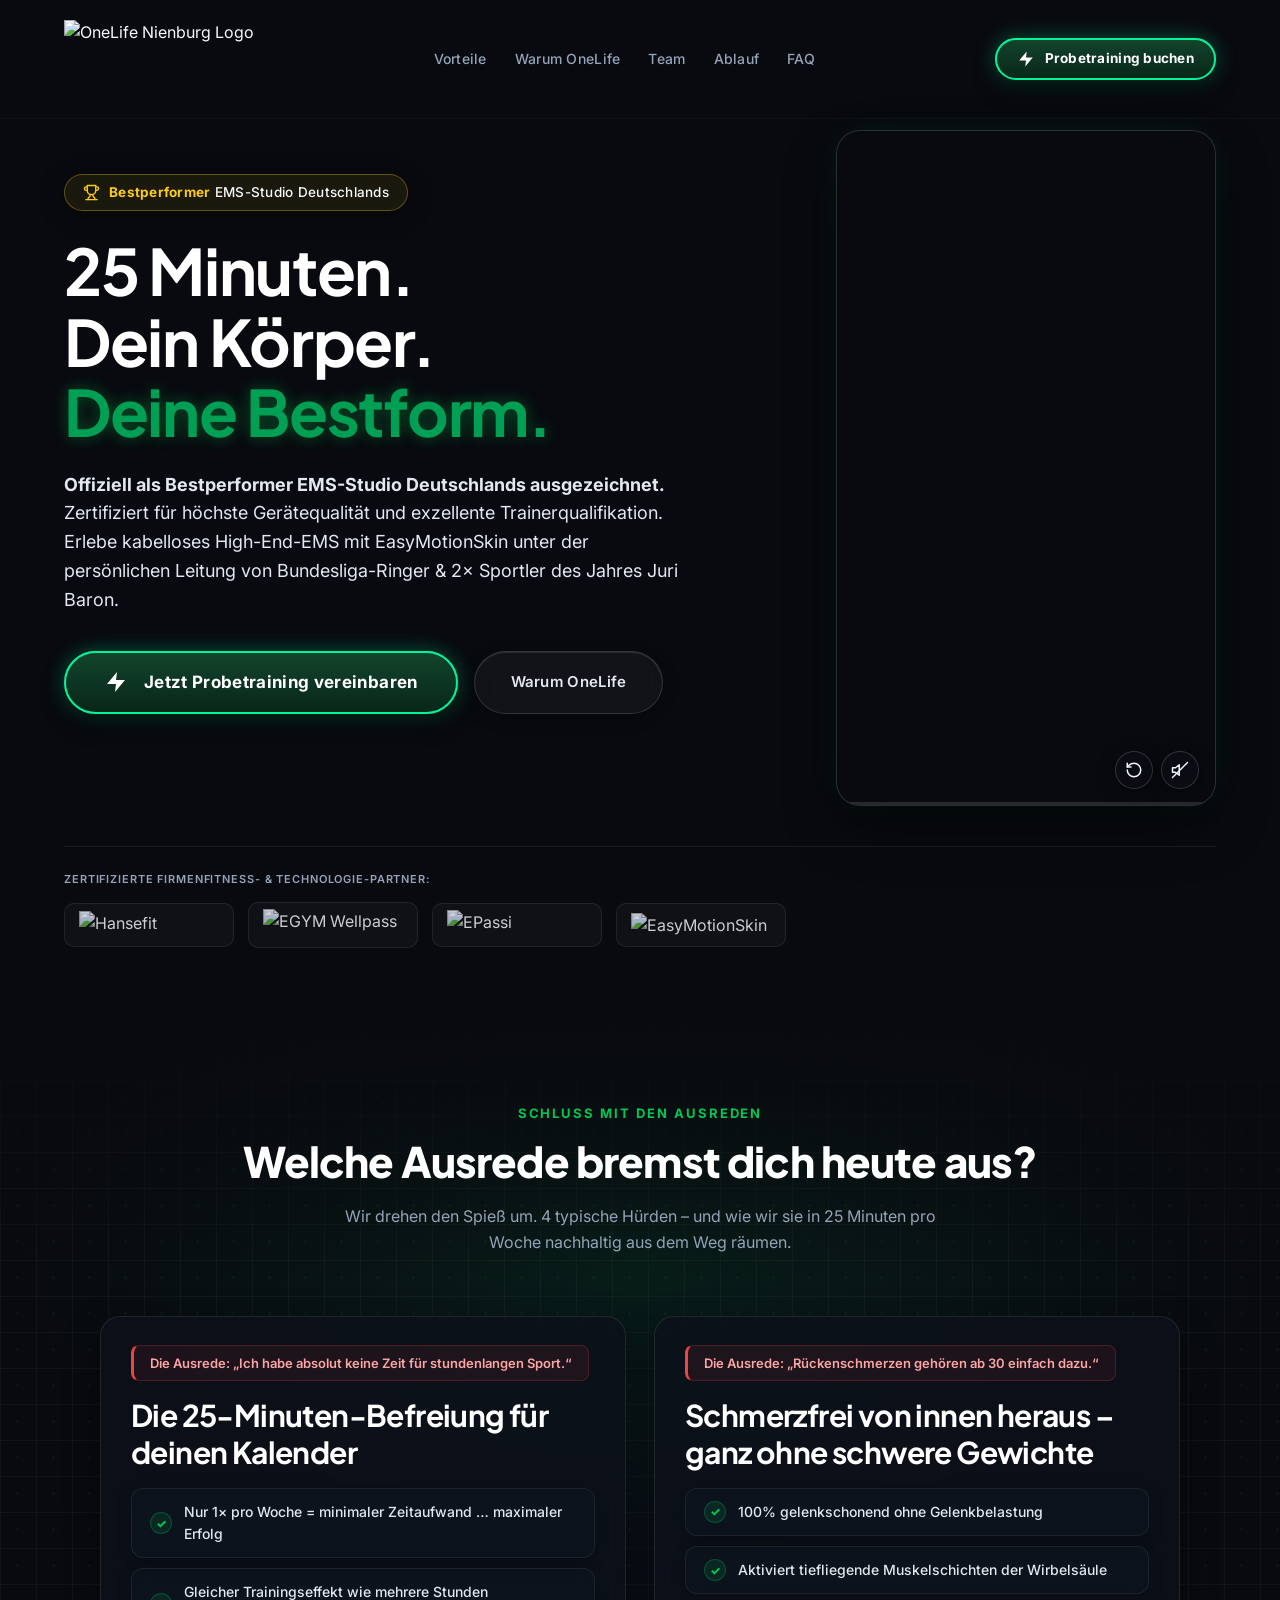
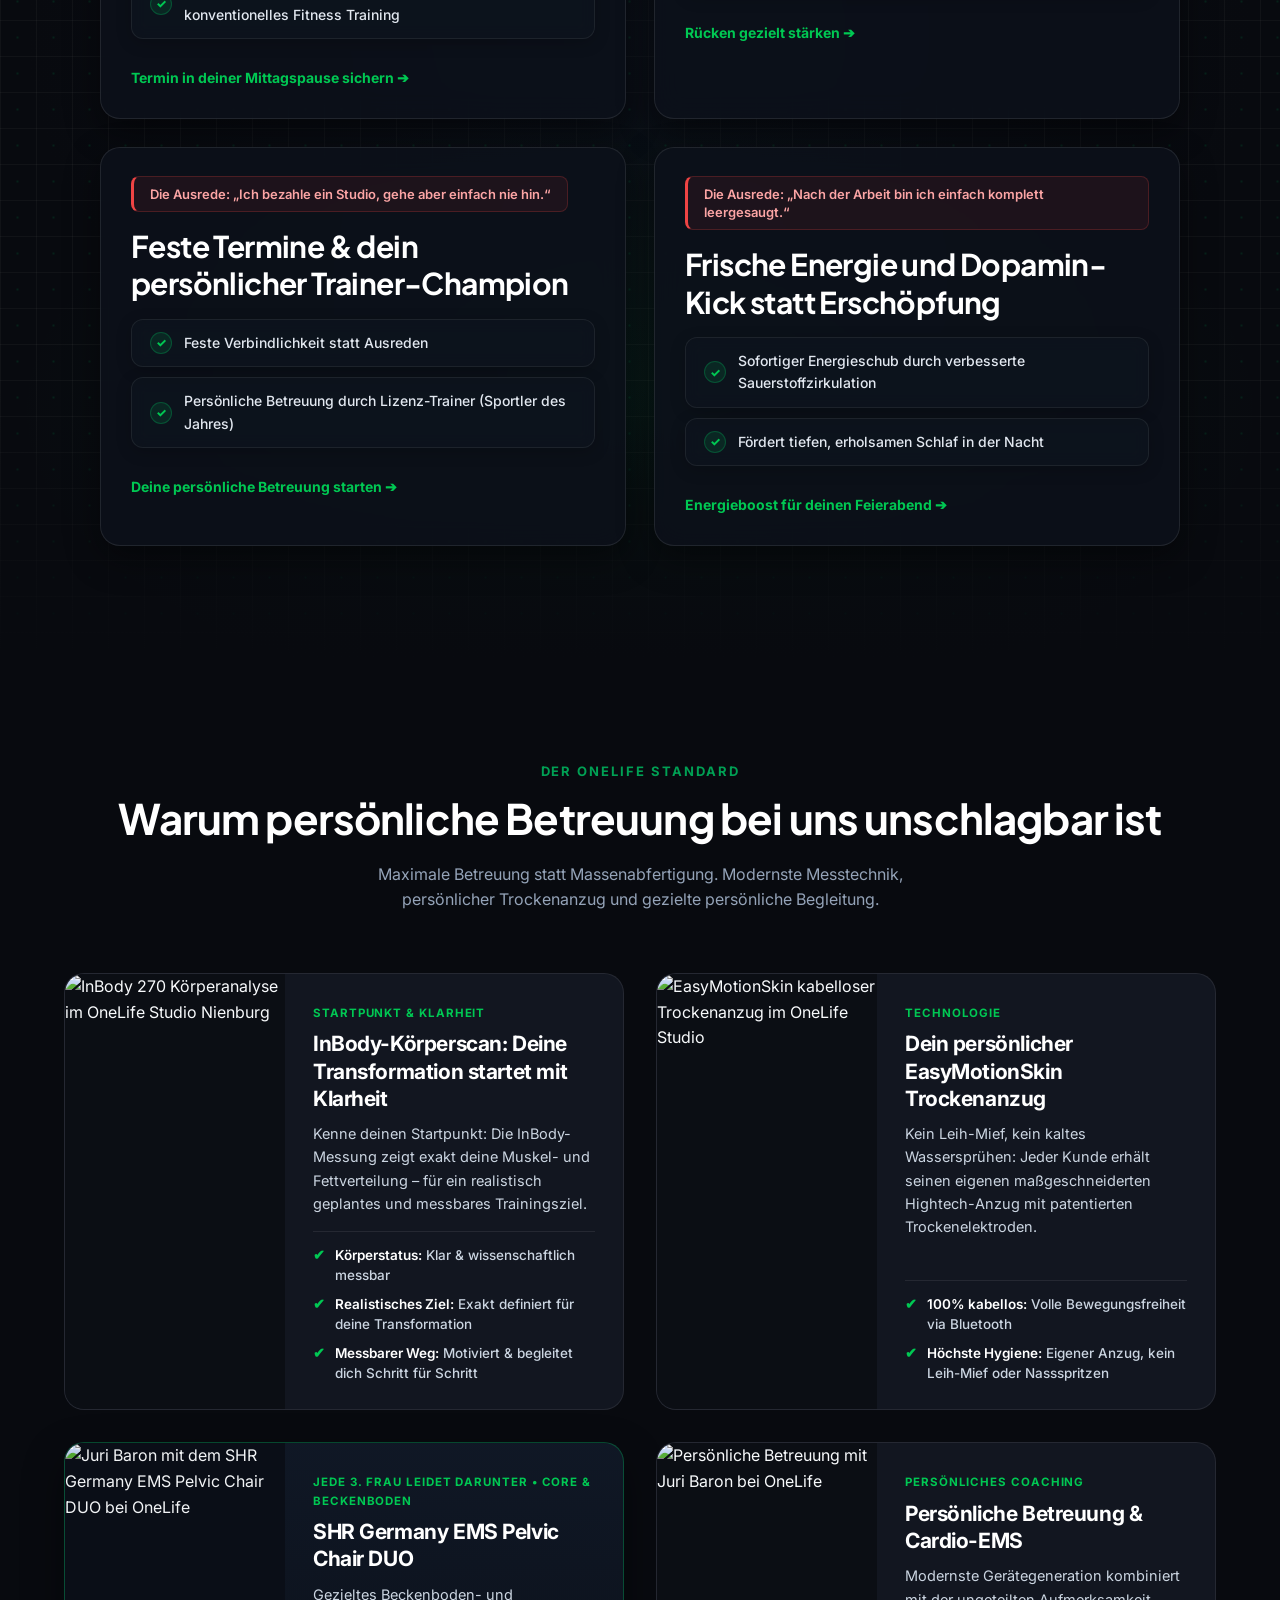
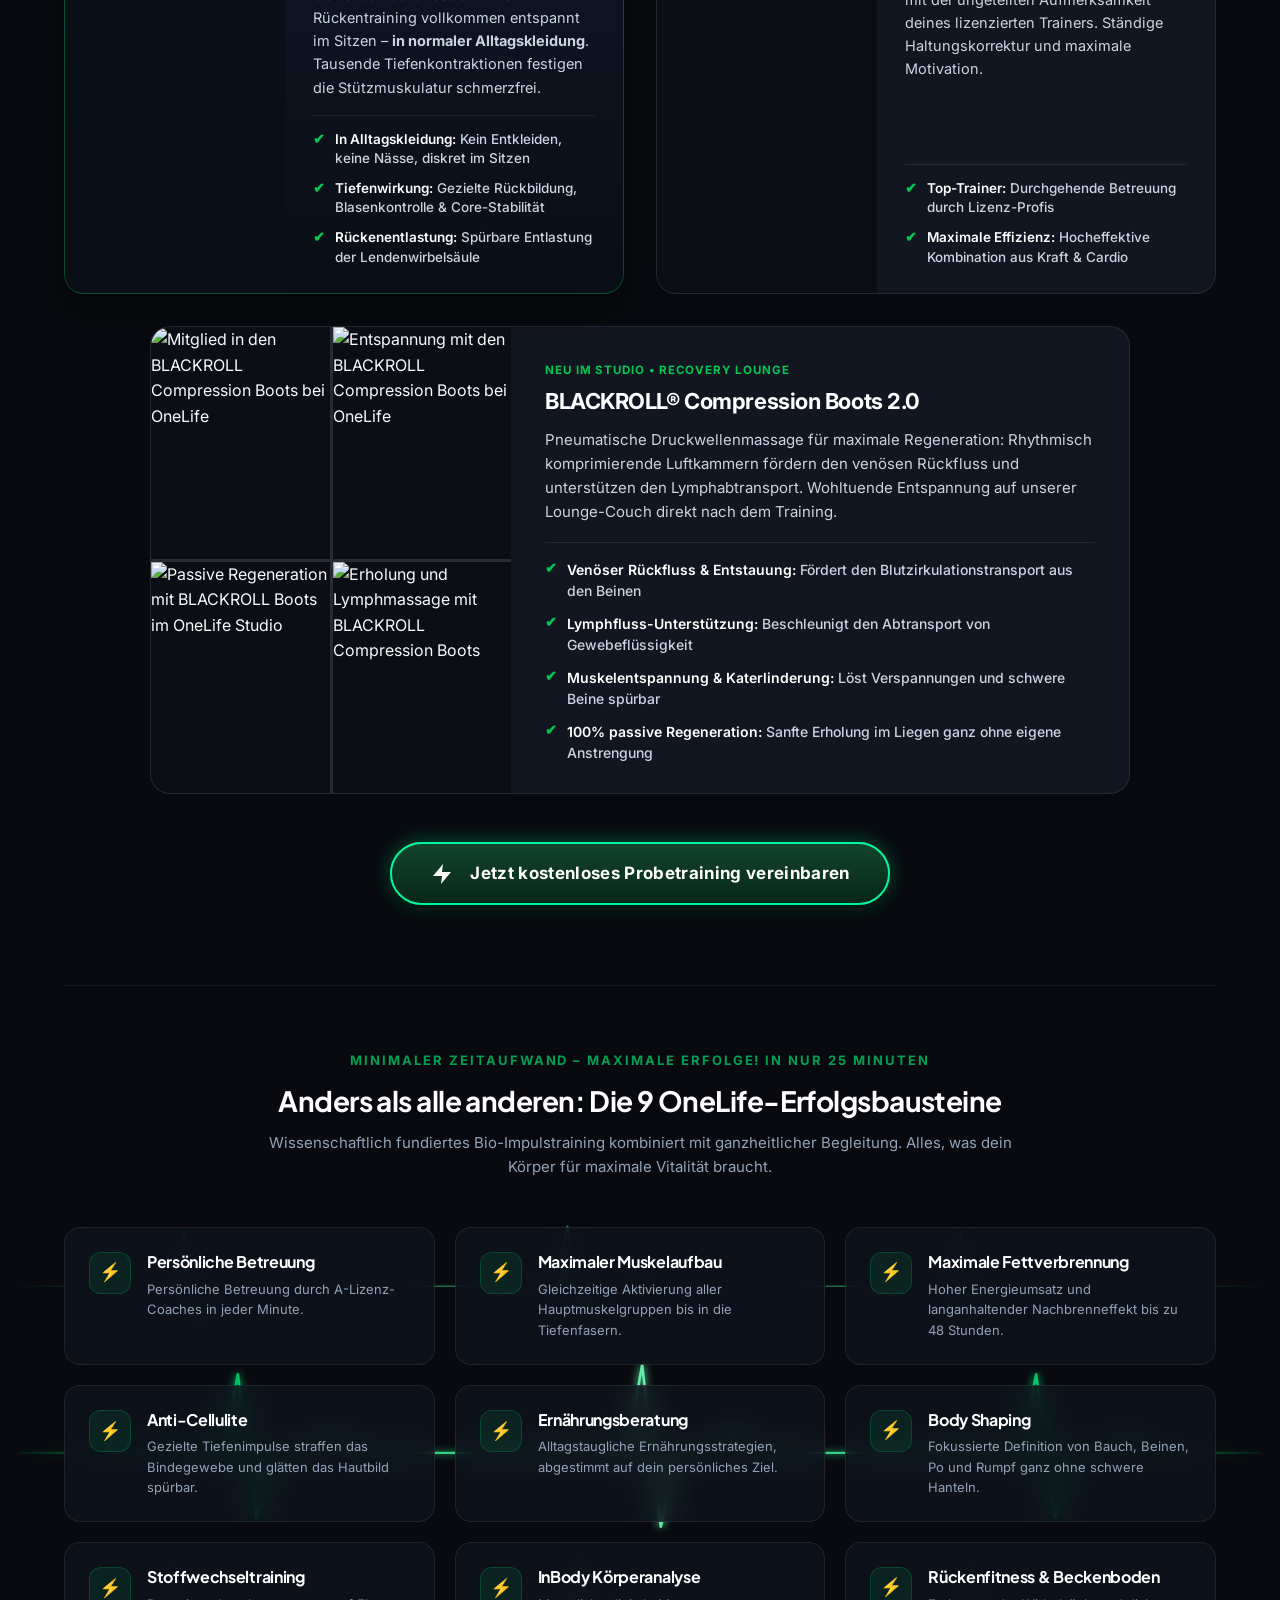
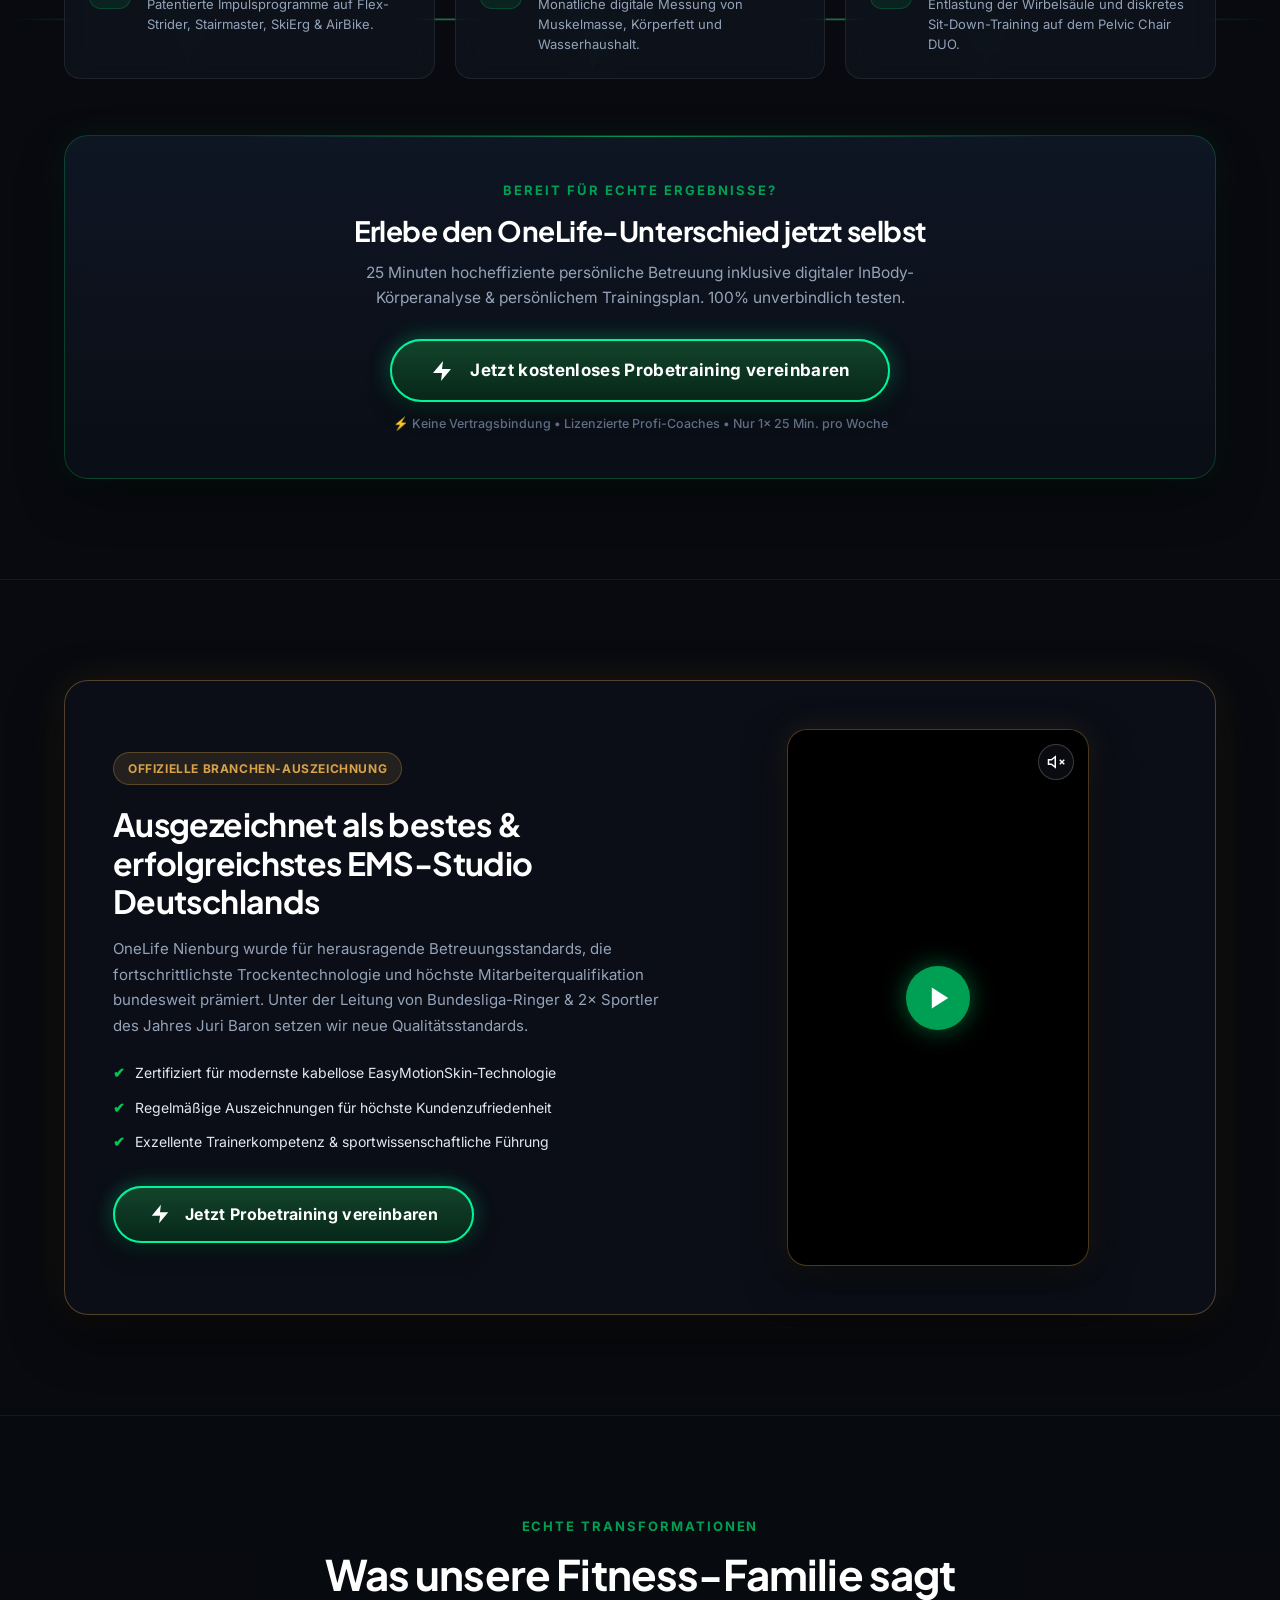
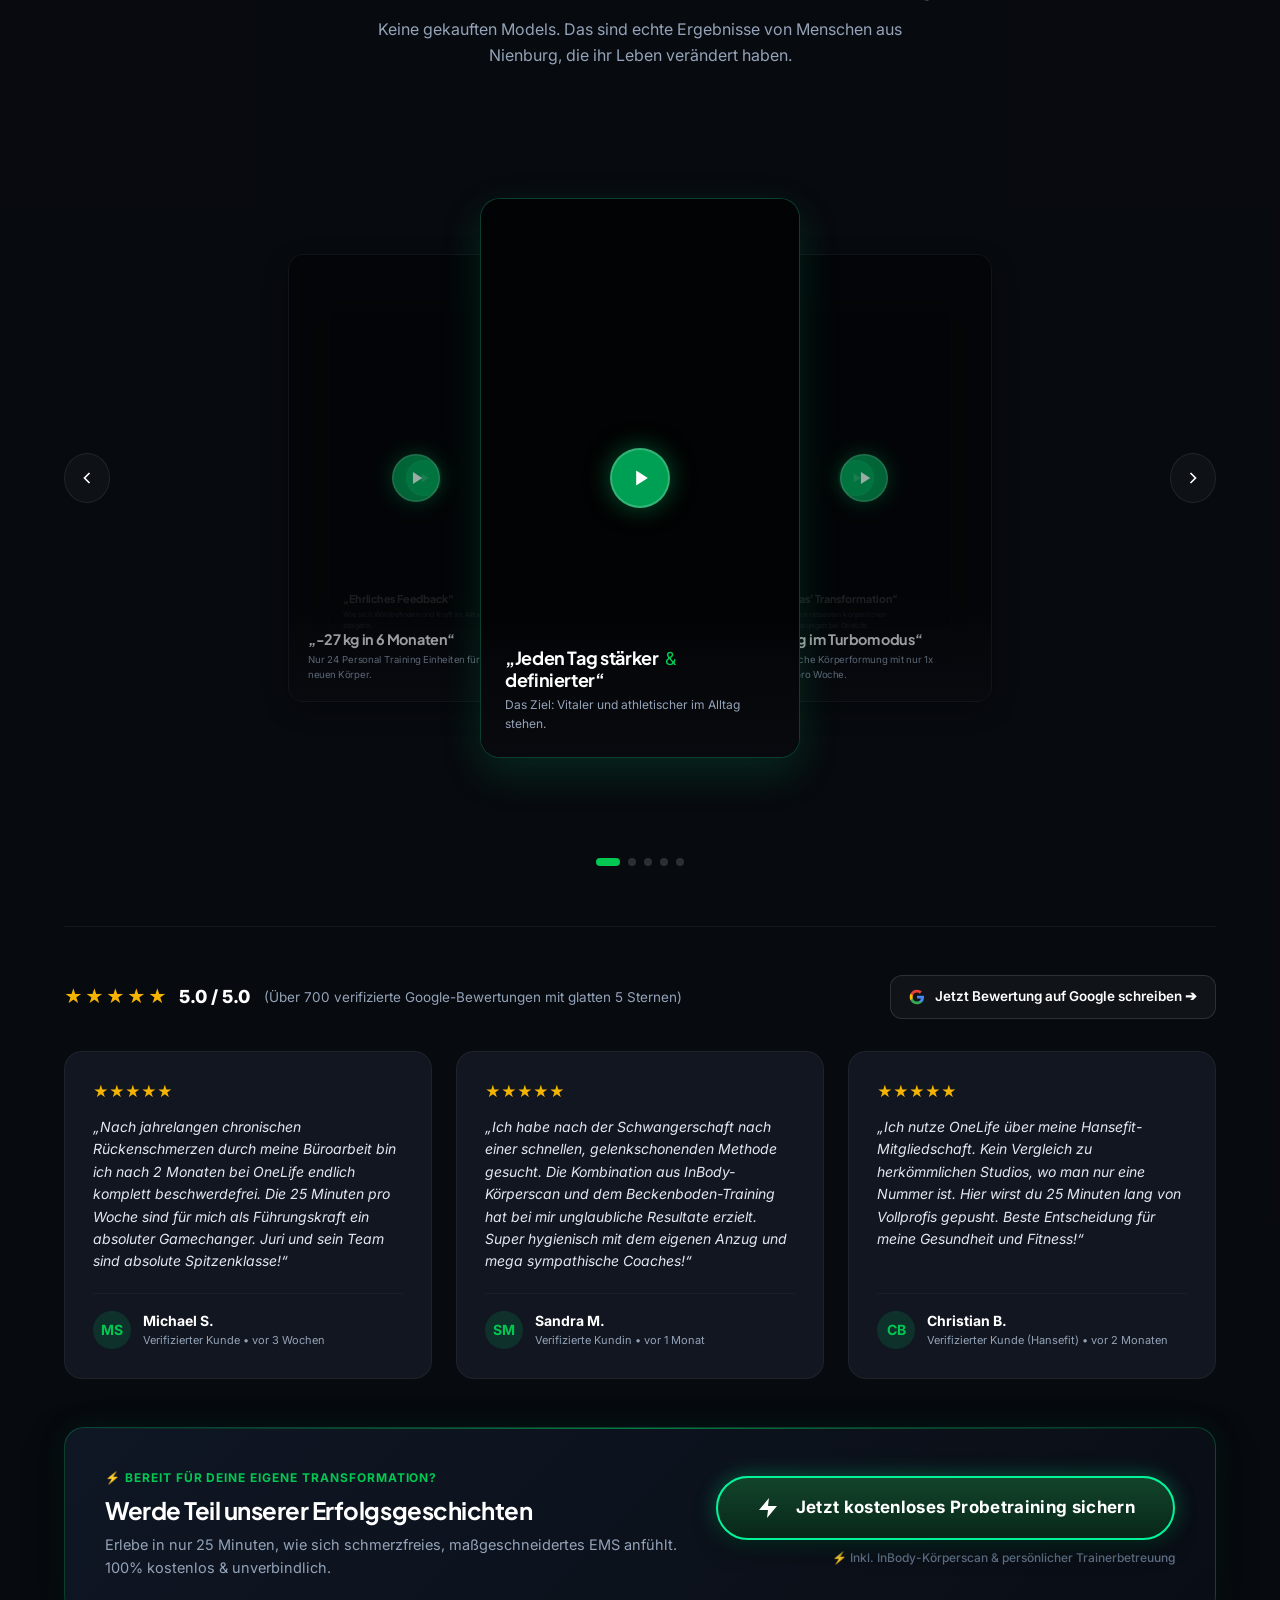
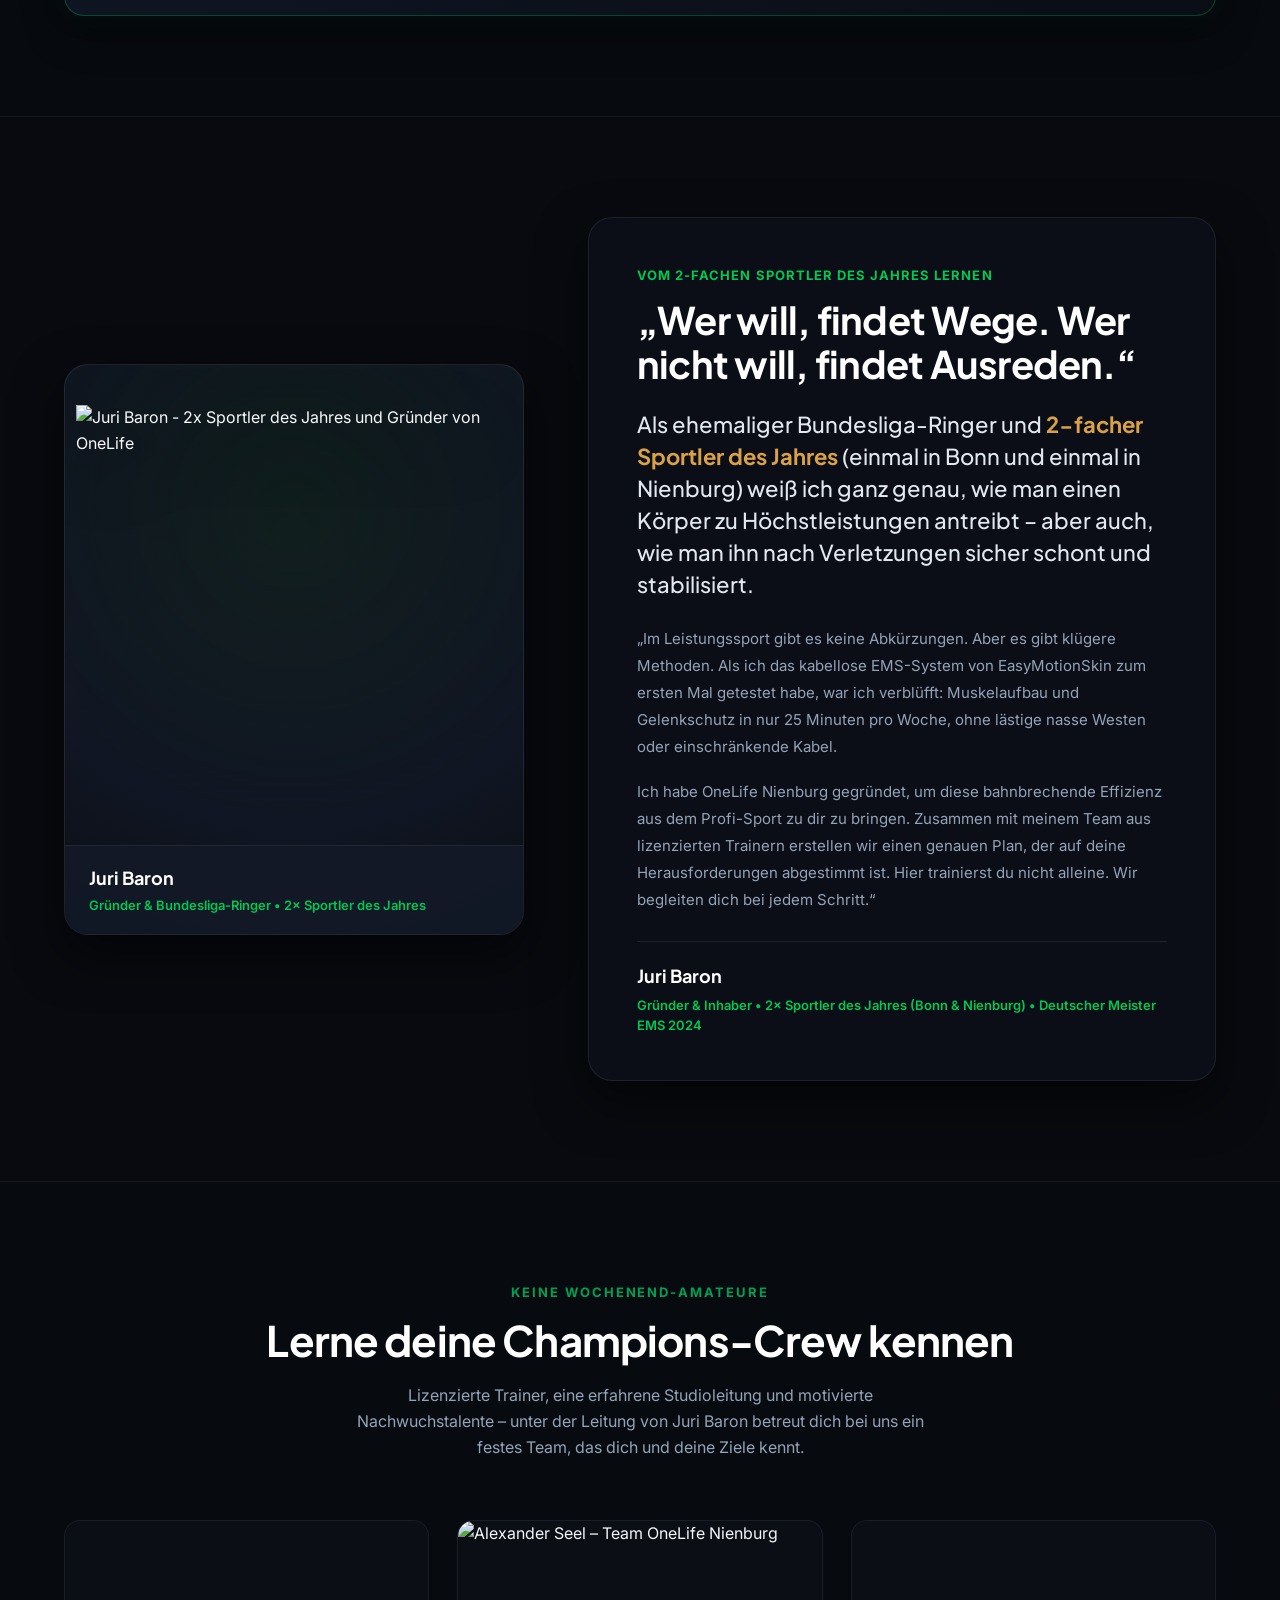
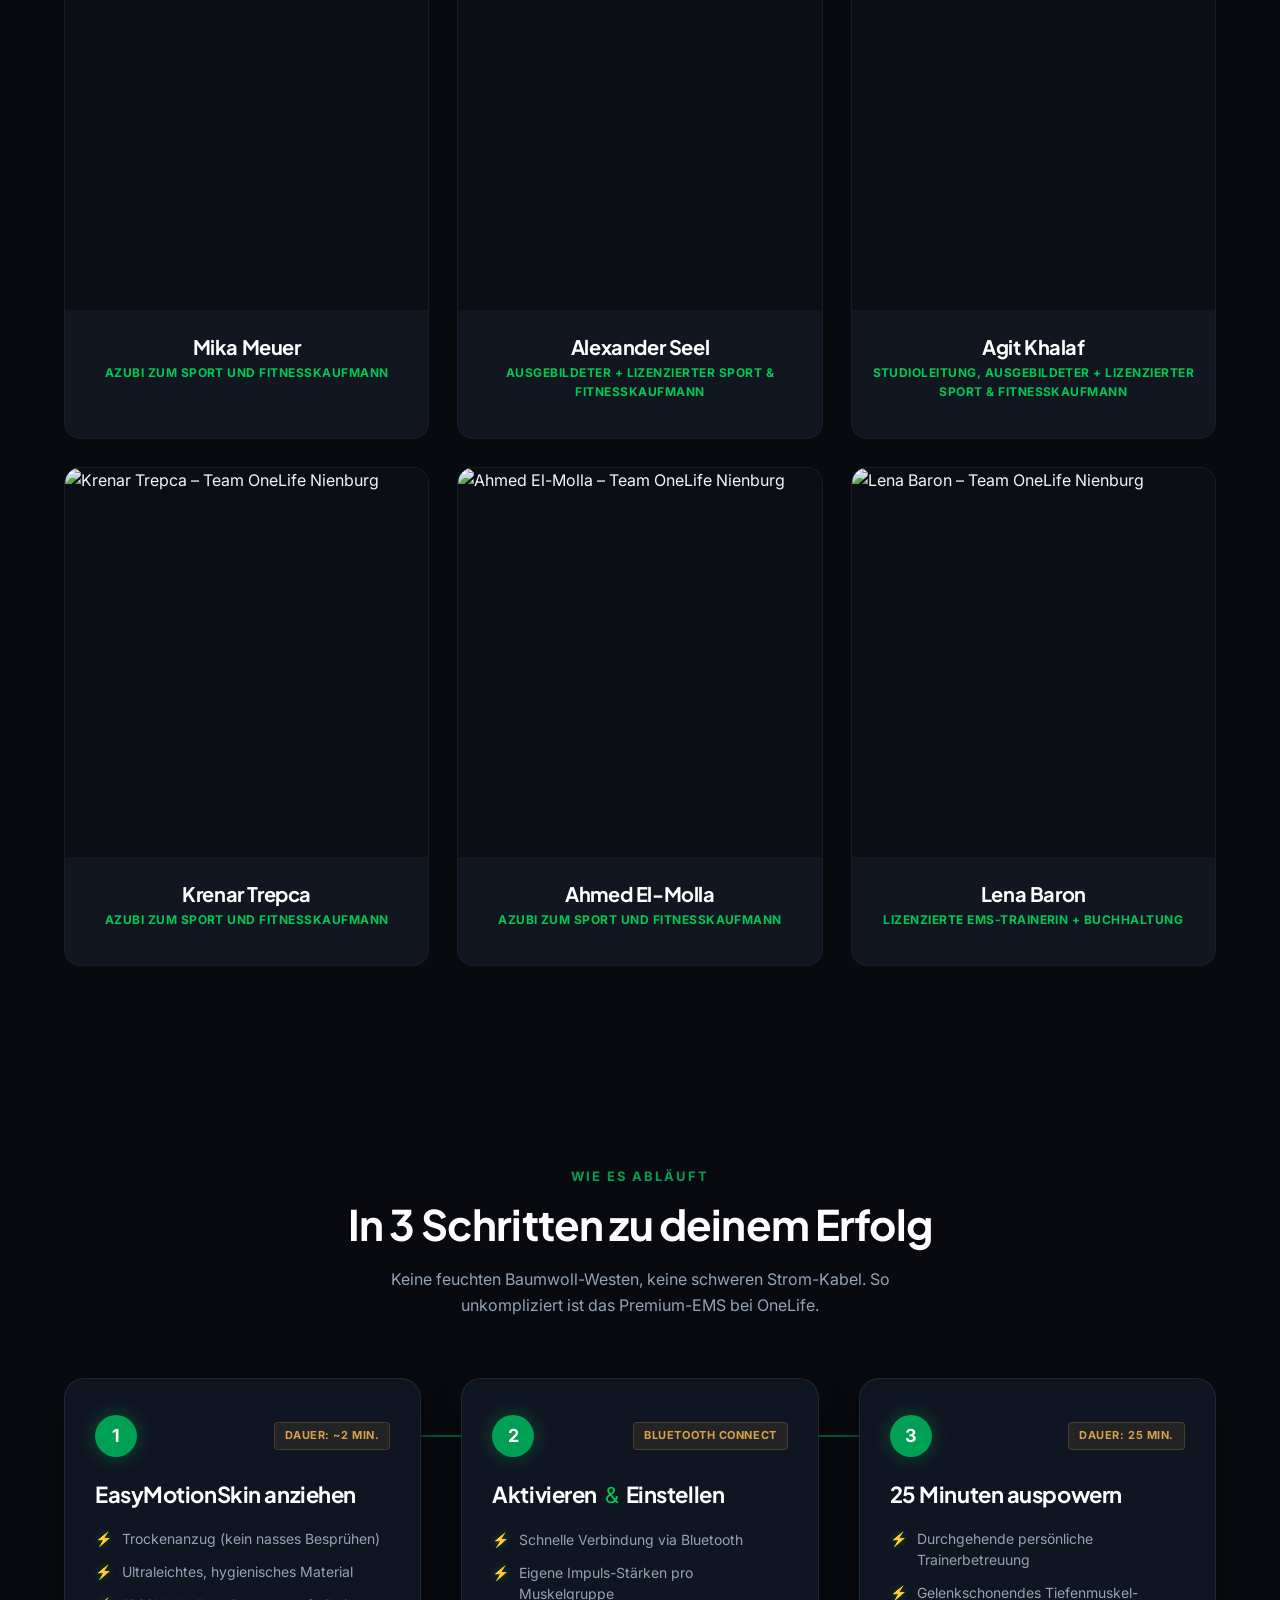
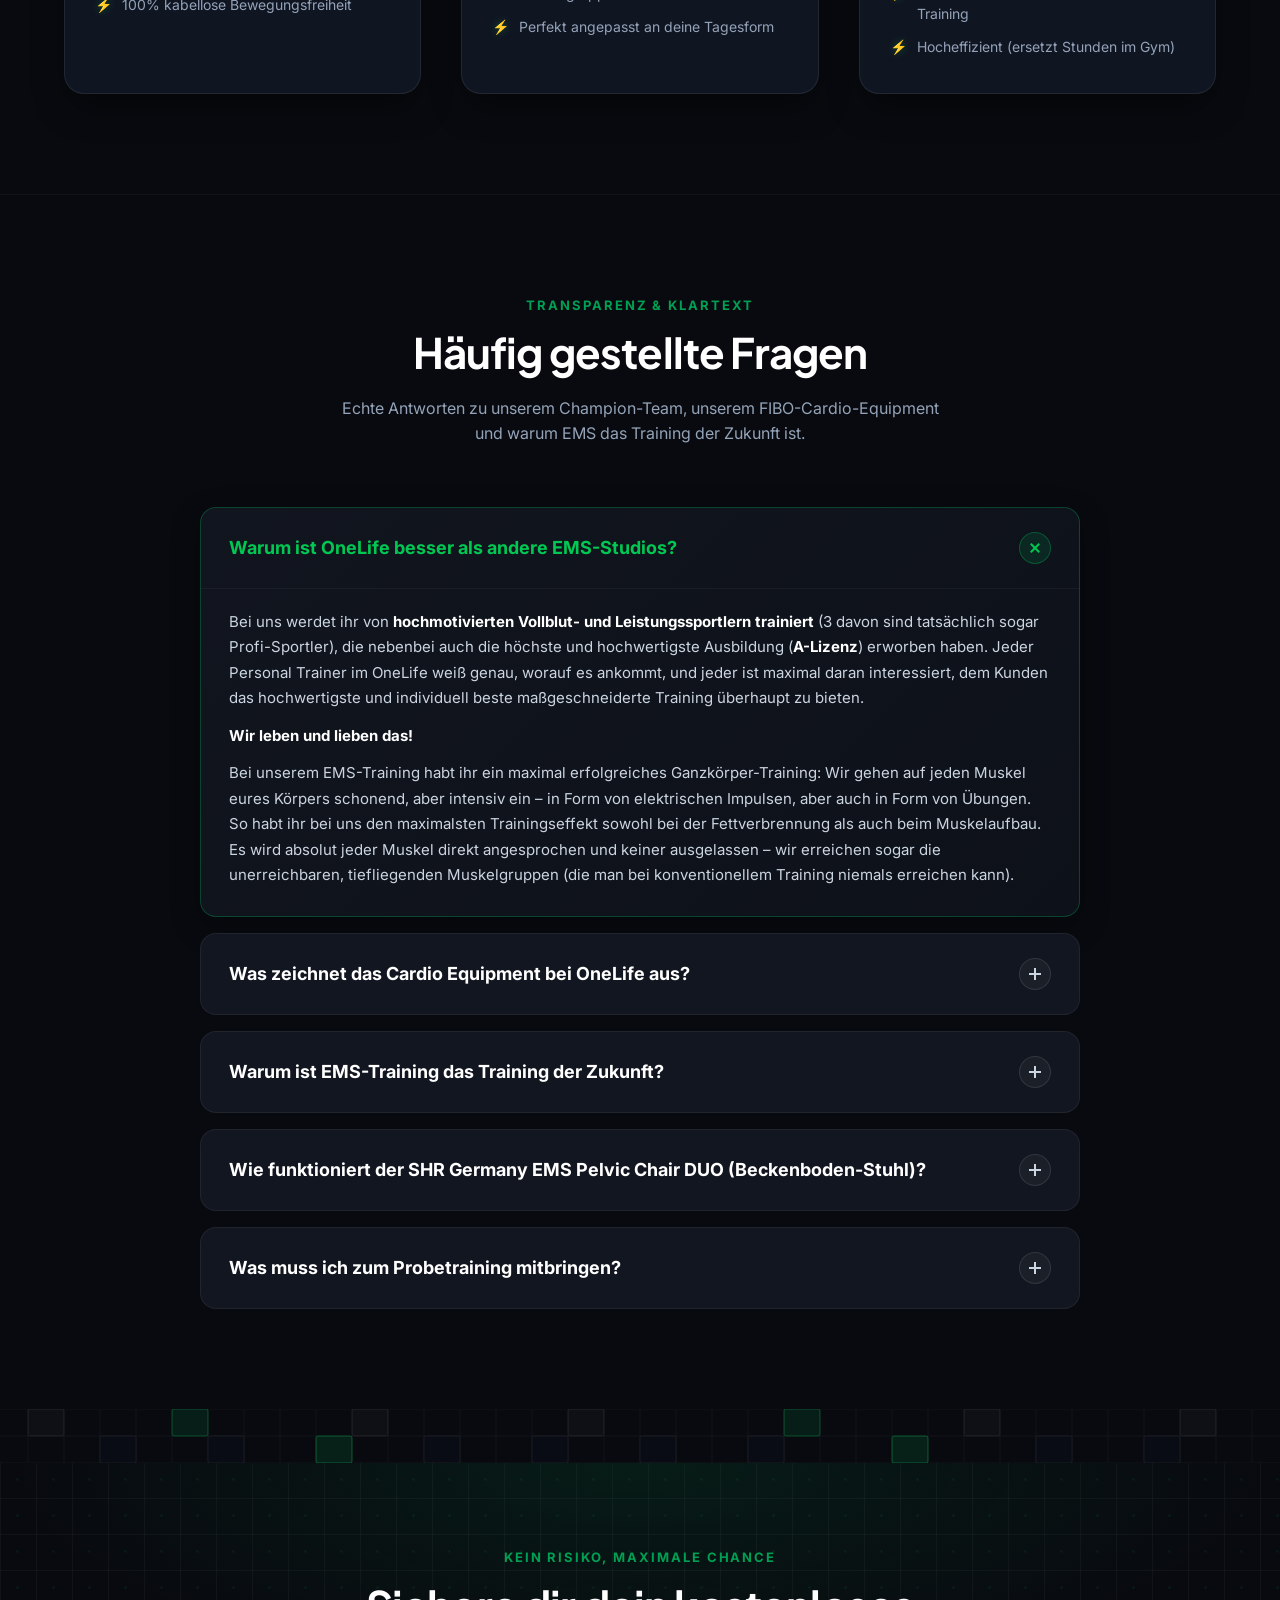
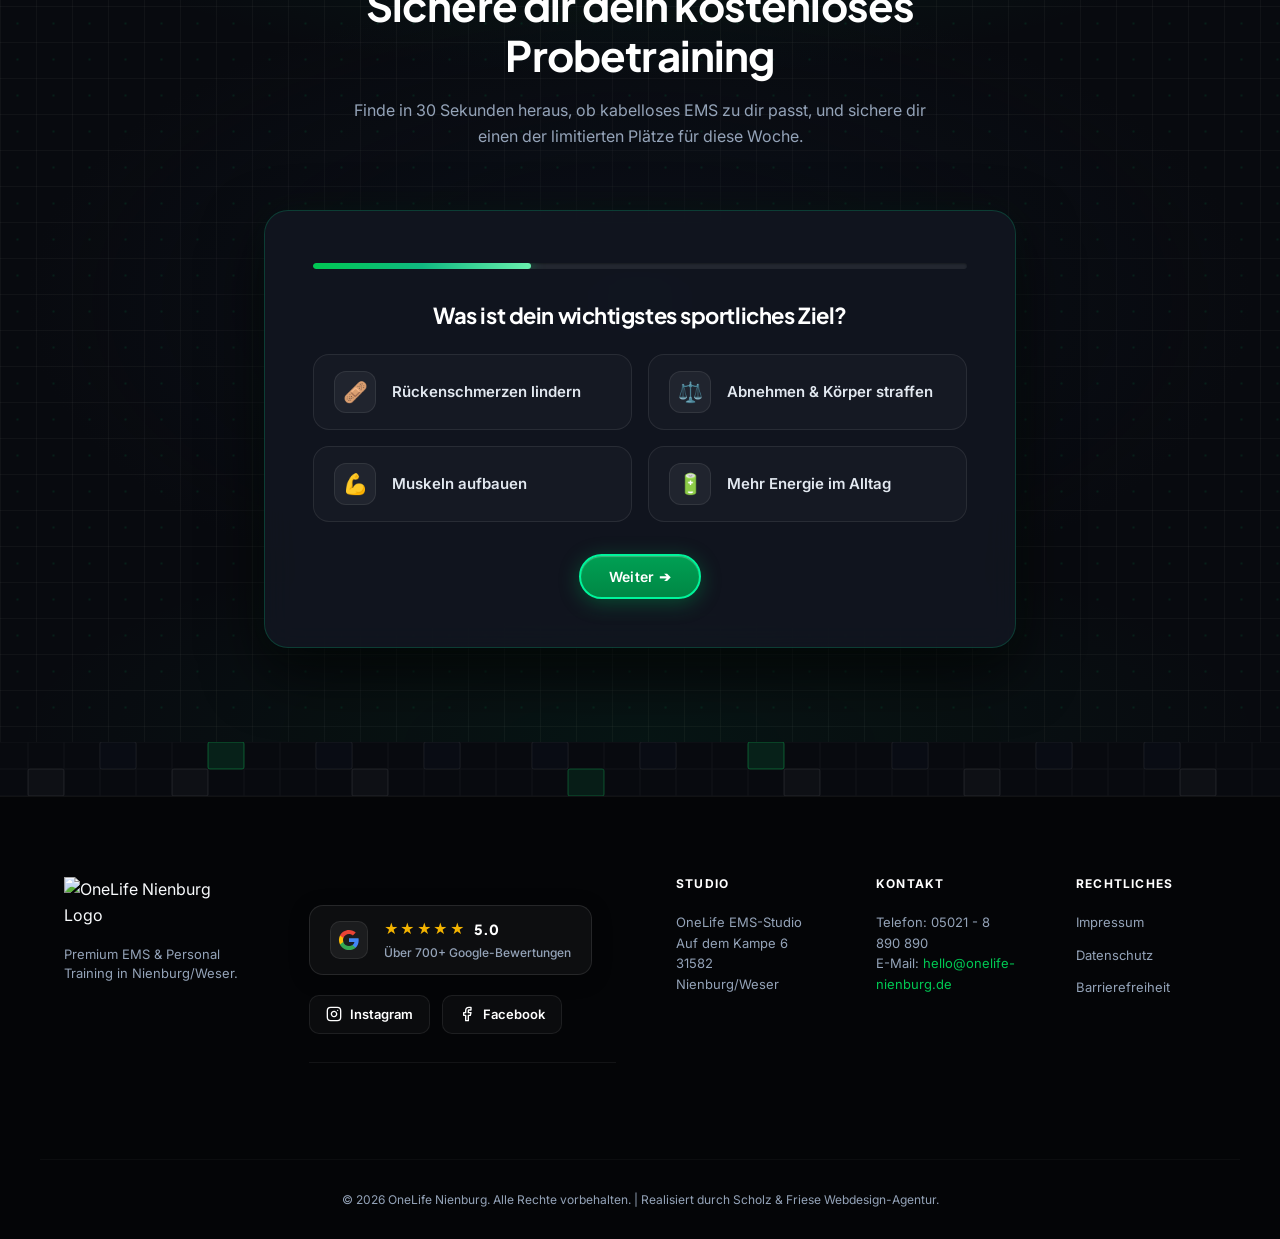
==== commit f5ca5deb: "feat(usps): optimiere Kachel-Design, zentrierte BLACKROLL-Kachel (2x2 Muster) & responsive Typografi" ====
--- a/index.html
+++ b/index.html
@@ -17,7 +17,7 @@
     <link href="https://fonts.googleapis.com/css2?family=Inter:wght@300;400;500;600;700;800&family=Plus+Jakarta+Sans:wght@500;600;700;800&family=Space+Grotesk:wght@600;700&display=swap" rel="stylesheet">
     
     <!-- Stylesheets -->
-    <link rel="stylesheet" href="index.css?v=2.7">
+    <link rel="stylesheet" href="index.css?v=3.3">
 
     <!-- Cloudflare Turnstile -->
     <script src="https://challenges.cloudflare.com/turnstile/v0/api.js?render=explicit" async defer></script>
@@ -94,25 +94,23 @@
                 <div class="hero-grid">
                     <div class="hero-content">
                         
-                        <!-- Hero Social Proof Badge: 5.0 Google Bewertungen -->
+                        <!-- Hero Top Eyebrow Badge: Bestperformer Auszeichnung -->
                         <div class="hero-top-badges-wrap fade-in">
-                            <a href="https://search.google.com/local/writereview?placeid=ChIJK2e3XFOMsEcRyJWmjAh1tcE" target="_blank" rel="noopener noreferrer" class="hero-google-proof-badge" title="OneLife auf Google bewerten &amp; über 700+ Bewertungen ansehen">
-                                <div class="google-g-icon" aria-hidden="true">
-                                    <svg viewBox="0 0 24 24" width="16" height="16">
-                                        <path fill="#4285F4" d="M22.56 12.25c0-.78-.07-1.53-.2-2.25H12v4.26h5.92c-.26 1.37-1.04 2.53-2.21 3.31v2.77h3.57c2.08-1.92 3.28-4.74 3.28-8.09z"/>
-                                        <path fill="#34A853" d="M12 23c2.97 0 5.46-.98 7.28-2.66l-3.57-2.77c-.98.66-2.23 1.06-3.71 1.06-2.86 0-5.29-1.93-6.16-4.53H2.18v2.84C3.99 20.53 7.7 23 12 23z"/>
-                                        <path fill="#FBBC05" d="M5.84 14.09c-.22-.66-.35-1.36-.35-2.09s.13-1.43.35-2.09V7.06H2.18C1.43 8.55 1 10.22 1 12s.43 3.45 1.18 4.94l2.85-2.22.81-.63z"/>
-                                        <path fill="#EA4335" d="M12 5.38c1.62 0 3.06.56 4.21 1.64l3.15-3.15C17.45 2.09 14.97 1 12 1 7.7 1 3.99 3.47 2.18 7.06l3.66 2.84c.87-2.6 3.3-4.52 6.16-4.52z"/>
-                                    </svg>
-                                </div>
-                                <span class="proof-stars">★★★★★</span>
-                                <span class="proof-score">5.0</span>
-                                <span class="proof-count">Über 700+ Google-Bewertungen</span>
-                            </a>
-                        </div>
-
-                        <h1 class="hero-title fade-in">25 Minuten.<br>Dein Körper.<br><span class="accent-text text-glow">Dein Champion.</span></h1>
-                        <p class="hero-subtitle fade-in">Zertifiziert für höchste Gerätequalität und exzellente Trainerqualifikation. Erlebe kabelloses High-End-EMS mit EasyMotionSkin unter der persönlichen Leitung von Bundesliga-Ringer &amp; 2× Sportler des Jahres Juri Baron.</p>
+                            <div class="hero-award-badge" title="OneLife – Offizieller Bestperformer EMS-Studio Deutschlands">
+                                <svg class="award-trophy-icon" viewBox="0 0 24 24" fill="none" stroke="currentColor" stroke-width="2" stroke-linecap="round" stroke-linejoin="round" aria-hidden="true">
+                                    <path d="M6 9H4.5a2.5 2.5 0 0 1 0-5H6"/>
+                                    <path d="M18 9h1.5a2.5 2.5 0 0 0 0-5H18"/>
+                                    <path d="M4 22h16"/>
+                                    <path d="M10 14.66V17c0 .55-.47.98-.97 1.21C7.85 18.75 7 20.24 7 22"/>
+                                    <path d="M14 14.66V17c0 .55.47.98.97 1.21C16.15 18.75 17 20.24 17 22"/>
+                                    <path d="M18 2H6v7a6 6 0 0 0 12 0V2Z"/>
+                                </svg>
+                                <span class="award-text"><strong>Bestperformer</strong> EMS-Studio Deutschlands</span>
+                            </div>
+                        </div>
+
+                        <h1 class="hero-title fade-in">25 Minuten.<br>Dein Körper.<br><span class="accent-text text-glow">Deine Bestform.</span></h1>
+                        <p class="hero-subtitle fade-in"><strong>Offiziell als Bestperformer EMS-Studio Deutschlands ausgezeichnet.</strong> Zertifiziert für höchste Gerätequalität und exzellente Trainerqualifikation. Erlebe kabelloses High-End-EMS mit EasyMotionSkin unter der persönlichen Leitung von Bundesliga-Ringer &amp; 2× Sportler des Jahres Juri Baron.</p>
                         
                         <div class="hero-cta-group fade-in">
                             <a href="#lead-form" class="btn btn-special-cta btn-lg" onclick="openLeadModal(event)">
@@ -216,11 +214,11 @@
                         <div class="problem-key-points">
                             <div class="problem-point">
                                 <span class="point-icon">✓</span>
-                                <span>Nur 1× pro Woche 25 Minuten Zeitaufwand</span>
+                                <span>Nur 1× pro Woche = minimaler Zeitaufwand … maximaler Erfolg</span>
                             </div>
                             <div class="problem-point">
                                 <span class="point-icon">✓</span>
-                                <span>Gleicher Muskelreiz wie mehrere Stunden Krafttraining</span>
+                                <span>Gleicher Trainingseffekt wie mehrere Stunden konventionelles Fitness Training</span>
                             </div>
                         </div>
                         <a href="#lead-form" class="problem-cta-link" onclick="openLeadModal(event)">Termin in deiner Mittagspause sichern ➔</a>
@@ -258,7 +256,7 @@
                             </div>
                             <div class="problem-point">
                                 <span class="point-icon">✓</span>
-                                <span>1-zu-1 Betreuung durch Lizenz-Trainer (Sportler des Jahres)</span>
+                                <span>Persönliche Betreuung durch Lizenz-Trainer (Sportler des Jahres)</span>
                             </div>
                         </div>
                         <a href="#lead-form" class="problem-cta-link" onclick="openLeadModal(event)">Deine persönliche Betreuung starten ➔</a>
@@ -292,20 +290,20 @@
             <div class="section-container">
                 <div class="section-header text-center">
                     <span class="section-subtitle">Der OneLife Standard</span>
-                    <h2 class="section-title">Warum Personal Training bei uns unschlagbar ist</h2>
-                    <p class="section-desc">Maximale Betreuung statt Massenabfertigung. Modernste Messtechnik, persönlicher Trockenanzug und gezielte 1-zu-1 Begleitung.</p>
+                    <h2 class="section-title">Warum persönliche Betreuung bei uns unschlagbar ist</h2>
+                    <p class="section-desc">Maximale Betreuung statt Massenabfertigung. Modernste Messtechnik, persönlicher Trockenanzug und gezielte persönliche Begleitung.</p>
                 </div>
 
                 <div class="usps-visual-grid">
                     <!-- Feature 1: InBody Scan -->
                     <div class="usp-visual-card">
                         <div class="usp-visual-media usp-media-inbody">
-                            <img src="https://pub-b33108412309406a9a941ddc51e9a5b9.r2.dev/OneLife/Onelife_InBody_Scan.webp" alt="InBody 270 Analyse im OneLife Studio Nienburg" class="usp-visual-img usp-img-inbody" loading="lazy">
+                            <img src="https://pub-b33108412309406a9a941ddc51e9a5b9.r2.dev/OneLife/new/Onelife_Bild_02.webp" alt="InBody 270 Körperanalyse im OneLife Studio Nienburg" class="usp-visual-img usp-img-inbody" loading="lazy">
                         </div>
                         <div class="usp-visual-body">
                             <span class="usp-category-kicker">Startpunkt &amp; Klarheit</span>
                             <h3 class="usp-visual-title">InBody-Körperscan: Deine Transformation startet mit Klarheit</h3>
-                            <p class="usp-visual-text">Wenn du eine Veränderung planst, ist es wichtig, zuerst deinen Startpunkt zu kennen. Deshalb machen wir zuerst eine Messung auf der InBody-Waage. Sie zeigt dir genau, wo du aktuell stehst – und hilft uns, dein persönliches Ziel realistisch und messbar zu definieren.</p>
+                            <p class="usp-visual-text">Kenne deinen Startpunkt: Die InBody-Messung zeigt exakt deine Muskel- und Fettverteilung – für ein realistisch geplantes und messbares Trainingsziel.</p>
                             <ul class="usp-visual-list">
                                 <li><span class="usp-check">✔</span><div class="usp-item-content"><strong>Körperstatus:</strong> Klar &amp; wissenschaftlich messbar</div></li>
                                 <li><span class="usp-check">✔</span><div class="usp-item-content"><strong>Realistisches Ziel:</strong> Exakt definiert für deine Transformation</div></li>
@@ -317,12 +315,12 @@
                     <!-- Feature 2: EasyMotionSkin Trockenanzug -->
                     <div class="usp-visual-card">
                         <div class="usp-visual-media">
-                            <img src="https://pub-b33108412309406a9a941ddc51e9a5b9.r2.dev/OneLife/Onelife_EasyMotionSkin_Suit.webp" alt="EasyMotionSkin kabelloser Trockenanzug im OneLife Studio" class="usp-visual-img" loading="lazy">
+                            <img src="https://pub-b33108412309406a9a941ddc51e9a5b9.r2.dev/OneLife/new/Onelife_Bild_04.webp" alt="EasyMotionSkin kabelloser Trockenanzug im OneLife Studio" class="usp-visual-img" loading="lazy">
                         </div>
                         <div class="usp-visual-body">
                             <span class="usp-category-kicker">Technologie</span>
                             <h3 class="usp-visual-title">Dein persönlicher EasyMotionSkin Trockenanzug</h3>
-                            <p class="usp-visual-text">Kein Leih-Mief, kein kaltes Wassersprühen. Jeder Kunde erhält seinen eigenen, maßgeschneiderten Hightech-Anzug mit patentierten Trockenelektroden.</p>
+                            <p class="usp-visual-text">Kein Leih-Mief, kein kaltes Wassersprühen: Jeder Kunde erhält seinen eigenen maßgeschneiderten Hightech-Anzug mit patentierten Trockenelektroden.</p>
                             <ul class="usp-visual-list">
                                 <li><span class="usp-check">✔</span><div class="usp-item-content"><strong>100% kabellos:</strong> Volle Bewegungsfreiheit via Bluetooth</div></li>
                                 <li><span class="usp-check">✔</span><div class="usp-item-content"><strong>Höchste Hygiene:</strong> Eigener Anzug, kein Leih-Mief oder Nassspritzen</div></li>
@@ -333,12 +331,12 @@
                     <!-- Feature 3: Beckenboden-Stuhl (Chic mit authentischem Behandlungsbild) -->
                     <div class="usp-visual-card usp-card-chair">
                         <div class="usp-visual-media usp-media-chair">
-                            <img src="https://pub-b33108412309406a9a941ddc51e9a5b9.r2.dev/OneLife/Onelife_Pelvi_Chair.webp" alt="Juri Baron mit dem SHR Germany EMS Pelvic Chair DUO bei OneLife" class="usp-visual-img usp-img-chair" loading="lazy">
+                            <img src="https://pub-b33108412309406a9a941ddc51e9a5b9.r2.dev/OneLife/new/Onelife_Bild_01.webp" alt="Juri Baron mit dem SHR Germany EMS Pelvic Chair DUO bei OneLife" class="usp-visual-img usp-img-chair" loading="lazy">
                         </div>
                         <div class="usp-visual-body">
                             <span class="usp-category-kicker">Jede 3. Frau leidet darunter • Core &amp; Beckenboden</span>
                             <h3 class="usp-visual-title">SHR Germany EMS Pelvic Chair DUO</h3>
-                            <p class="usp-visual-text">Gezieltes Beckenboden- und Rückentraining vollkommen entspannt im Sitzen – <strong>in normaler Alltagskleidung</strong>. Tausende supramaximale Tiefenkontraktionen festigen die innere Stützmuskulatur diskret, schmerzfrei und ohne Nässe.</p>
+                            <p class="usp-visual-text">Gezieltes Beckenboden- und Rückentraining vollkommen entspannt im Sitzen – <strong>in normaler Alltagskleidung</strong>. Tausende Tiefenkontraktionen festigen die Stützmuskulatur schmerzfrei.</p>
                             <ul class="usp-visual-list">
                                 <li><span class="usp-check">✔</span><div class="usp-item-content"><strong>In Alltagskleidung:</strong> Kein Entkleiden, keine Nässe, diskret im Sitzen</div></li>
                                 <li><span class="usp-check">✔</span><div class="usp-item-content"><strong>Tiefenwirkung:</strong> Gezielte Rückbildung, Blasenkontrolle &amp; Core-Stabilität</div></li>
@@ -347,14 +345,14 @@
                         </div>
                     </div>
 
-                    <!-- Feature 4: Premium Personal Training & Cardio -->
+                    <!-- Feature 4: Persönliche Betreuung & Cardio-EMS -->
                     <div class="usp-visual-card">
                         <div class="usp-visual-media">
-                            <img src="https://pub-b33108412309406a9a941ddc51e9a5b9.r2.dev/OneLife/Onelife_Lunges_Coaching.webp" alt="1-zu-1 Personal Coaching mit Juri Baron bei OneLife" class="usp-visual-img" loading="lazy">
+                            <img src="https://pub-b33108412309406a9a941ddc51e9a5b9.r2.dev/OneLife/new/Onelife_Bild_03.webp" alt="Persönliche Betreuung mit Juri Baron bei OneLife" class="usp-visual-img" loading="lazy">
                         </div>
                         <div class="usp-visual-body">
-                            <span class="usp-category-kicker">1-zu-1 Coaching</span>
-                            <h3 class="usp-visual-title">1-zu-1 Personal Training &amp; Cardio-EMS</h3>
+                            <span class="usp-category-kicker">Persönliches Coaching</span>
+                            <h3 class="usp-visual-title">Persönliche Betreuung &amp; Cardio-EMS</h3>
                             <p class="usp-visual-text">Modernste Gerätegeneration kombiniert mit der ungeteilten Aufmerksamkeit deines lizenzierten Trainers. Ständige Haltungskorrektur und maximale Motivation.</p>
                             <ul class="usp-visual-list">
                                 <li><span class="usp-check">✔</span><div class="usp-item-content"><strong>Top-Trainer:</strong> Durchgehende Betreuung durch Lizenz-Profis</div></li>
@@ -362,9 +360,40 @@
                             </ul>
                         </div>
                     </div>
-                </div>
-
-                <!-- Action CTA directly following "Warum Personal Training bei uns unschlagbar ist" -->
+
+                    <!-- Feature 5: BLACKROLL Compression Boots 2.0 (Zentriert & Ausbalanciert) -->
+                    <div class="usp-card-blackroll-wrapper">
+                        <div class="usp-visual-card usp-card-blackroll">
+                            <div class="usp-blackroll-mosaic">
+                                <div class="usp-blackroll-tile">
+                                    <img src="https://pub-b33108412309406a9a941ddc51e9a5b9.r2.dev/OneLife/BLACKROLL/Onelife_BLACKROLL_01.webp" alt="Mitglied in den BLACKROLL Compression Boots bei OneLife">
+                                </div>
+                                <div class="usp-blackroll-tile">
+                                    <img src="https://pub-b33108412309406a9a941ddc51e9a5b9.r2.dev/OneLife/BLACKROLL/Onelife_BLACKROLL_02.webp" alt="Entspannung mit den BLACKROLL Compression Boots bei OneLife">
+                                </div>
+                                <div class="usp-blackroll-tile">
+                                    <img src="https://pub-b33108412309406a9a941ddc51e9a5b9.r2.dev/OneLife/BLACKROLL/Onelife_BLACKROLL_03.webp" alt="Passive Regeneration mit BLACKROLL Boots im OneLife Studio">
+                                </div>
+                                <div class="usp-blackroll-tile">
+                                    <img src="https://pub-b33108412309406a9a941ddc51e9a5b9.r2.dev/OneLife/BLACKROLL/Onelife_BLACKROLL_04.webp" alt="Erholung und Lymphmassage mit BLACKROLL Compression Boots">
+                                </div>
+                            </div>
+                            <div class="usp-visual-body usp-blackroll-body">
+                                <span class="usp-category-kicker">Neu im Studio • Recovery Lounge</span>
+                                <h3 class="usp-visual-title">BLACKROLL® Compression Boots 2.0</h3>
+                                <p class="usp-visual-text">Pneumatische Druckwellenmassage für maximale Regeneration: Rhythmisch komprimierende Luftkammern fördern den venösen Rückfluss und unterstützen den Lymphabtransport. Wohltuende Entspannung auf unserer Lounge-Couch direkt nach dem Training.</p>
+                                <ul class="usp-visual-list">
+                                    <li><span class="usp-check">✔</span><div class="usp-item-content"><strong>Venöser Rückfluss &amp; Entstauung:</strong> Fördert den Blutzirkulationstransport aus den Beinen</div></li>
+                                    <li><span class="usp-check">✔</span><div class="usp-item-content"><strong>Lymphfluss-Unterstützung:</strong> Beschleunigt den Abtransport von Gewebeflüssigkeit</div></li>
+                                    <li><span class="usp-check">✔</span><div class="usp-item-content"><strong>Muskelentspannung &amp; Katerlinderung:</strong> Löst Verspannungen und schwere Beine spürbar</div></li>
+                                    <li><span class="usp-check">✔</span><div class="usp-item-content"><strong>100% passive Regeneration:</strong> Sanfte Erholung im Liegen ganz ohne eigene Anstrengung</div></li>
+                                </ul>
+                            </div>
+                        </div>
+                    </div>
+                </div>
+
+                <!-- Action CTA directly following "Warum persönliche Betreuung bei uns unschlagbar ist" -->
                 <div class="usps-cards-cta text-center">
                     <a href="#lead-form" class="btn btn-special-cta btn-lg" onclick="openLeadModal(event)">
                         <span class="ekg-border-wrapper" aria-hidden="true">
@@ -422,8 +451,8 @@
                             <div class="pillar-card">
                                 <div class="pillar-icon-box">⚡</div>
                                 <div class="pillar-body">
-                                    <h4>Personal Training</h4>
-                                    <p>Ungeteilte 1-zu-1 Aufmerksamkeit durch A-Lizenz-Coaches in jeder Minute.</p>
+                                    <h4>Persönliche Betreuung</h4>
+                                    <p>Persönliche Betreuung durch A-Lizenz-Coaches in jeder Minute.</p>
                                 </div>
                             </div>
                             <div class="pillar-card">
@@ -491,7 +520,7 @@
                     <div class="usps-conversion-content text-center">
                         <span class="section-subtitle">Bereit für echte Ergebnisse?</span>
                         <h3 class="usps-conversion-title">Erlebe den OneLife-Unterschied jetzt selbst</h3>
-                        <p class="usps-conversion-desc">25 Minuten hocheffizientes Personal Training inklusive digitaler InBody-Körperanalyse &amp; persönlichem Trainingsplan. 100% unverbindlich testen.</p>
+                        <p class="usps-conversion-desc">25 Minuten hocheffiziente persönliche Betreuung inklusive digitaler InBody-Körperanalyse &amp; persönlichem Trainingsplan. 100% unverbindlich testen.</p>
                         <div class="usps-conversion-action">
                             <a href="#lead-form" class="btn btn-special-cta btn-lg" onclick="openLeadModal(event)">
                                 <span class="ekg-border-wrapper" aria-hidden="true">
@@ -780,7 +809,7 @@
                             </svg>
                             <span>Jetzt kostenloses Probetraining sichern</span>
                         </a>
-                        <span class="testimonials-cta-micro">⚡ Inkl. InBody-Körperscan &amp; 1-zu-1 Trainerbetreuung</span>
+                        <span class="testimonials-cta-micro">⚡ Inkl. InBody-Körperscan &amp; persönlicher Trainerbetreuung</span>
                     </div>
                 </div>
 
@@ -951,7 +980,7 @@
                         </div>
                         <h3 class="explain-title">25 Minuten auspowern</h3>
                         <ul class="explain-list">
-                            <li><span class="check-icon">⚡</span> Durchgehendes 1-zu-1 Personal Coaching</li>
+                            <li><span class="check-icon">⚡</span> Durchgehende persönliche Trainerbetreuung</li>
                             <li><span class="check-icon">⚡</span> Gelenkschonendes Tiefenmuskel-Training</li>
                             <li><span class="check-icon">⚡</span> Hocheffizient (ersetzt Stunden im Gym)</li>
                         </ul>
@@ -1690,6 +1719,6 @@
     </div>
 
     <!-- JavaScript files -->
-    <script src="index.js?v=2.7"></script>
+    <script src="index.js?v=2.9"></script>
 </body>
 </html>
--- a/index.css
+++ b/index.css
@@ -830,46 +830,44 @@
     margin-bottom: 24px;
 }
 
-/* Hero Award Badge (Clean, kein Pokal-Emoji, dezenter Puls-Dot) */
+/* Hero Award Badge (Clean, prestigeträchtiges Bestperformer Badge) */
 .hero-award-badge {
     display: inline-flex;
     align-items: center;
-    gap: 10px;
-    background: rgba(255, 255, 255, 0.04);
-    border: 1px solid rgba(255, 255, 255, 0.12);
-    padding: 6px 16px;
+    gap: 9px;
+    background: rgba(250, 204, 21, 0.08);
+    border: 1px solid rgba(250, 204, 21, 0.32);
+    padding: 7px 18px;
     border-radius: 9999px;
-    box-shadow: 0 4px 20px rgba(0, 0, 0, 0.25);
+    box-shadow: 0 4px 24px rgba(0, 0, 0, 0.35);
     backdrop-filter: blur(12px);
     -webkit-backdrop-filter: blur(12px);
     transition: var(--transition-smooth);
 }
 
 .hero-award-badge:hover {
-    border-color: rgba(0, 200, 83, 0.4);
-    background: rgba(0, 200, 83, 0.06);
-}
-
-.award-dot {
-    width: 8px;
-    height: 8px;
-    border-radius: 50%;
-    background-color: var(--color-primary-glow);
-    box-shadow: 0 0 10px var(--color-primary-glow);
-    animation: pulse-dot 2s infinite ease-in-out;
+    border-color: rgba(250, 204, 21, 0.6);
+    background: rgba(250, 204, 21, 0.14);
+    box-shadow: 0 6px 28px rgba(250, 204, 21, 0.15);
+}
+
+.hero-award-badge .award-trophy-icon {
+    width: 17px;
+    height: 17px;
+    stroke: #FACC15;
     flex-shrink: 0;
 }
 
-@keyframes pulse-dot {
-    0%, 100% { opacity: 1; transform: scale(1); }
-    50% { opacity: 0.4; transform: scale(0.8); }
-}
-
 .hero-award-badge .award-text {
-    font-size: 13px;
+    font-size: 13.5px;
     font-weight: 500;
-    color: #F1F5F9;
+    color: #F8FAFC;
     letter-spacing: 0.02em;
+}
+
+.hero-award-badge .award-text strong {
+    color: #FACC15;
+    font-weight: 700;
 }
 
 /* Hero Google 5-Star Social Proof Badge (Clickable, 700+ Reviews) */
@@ -2310,24 +2308,25 @@
 
 .usp-visual-card {
     background-color: var(--color-card);
-    border: 1px solid rgba(255, 255, 255, 0.06);
-    border-radius: 18px;
+    border: 1px solid rgba(255, 255, 255, 0.08);
+    border-radius: 20px;
     overflow: hidden;
-    display: flex;
-    flex-direction: column;
+    display: grid;
+    grid-template-columns: 220px 1fr;
     transition: var(--transition-smooth);
 }
 
 .usp-visual-card:hover {
-    border-color: rgba(0, 160, 84, 0.35);
+    border-color: rgba(0, 160, 84, 0.4);
     transform: translateY(-4px);
-    box-shadow: 0 16px 36px rgba(0, 0, 0, 0.4);
+    box-shadow: 0 20px 42px rgba(0, 0, 0, 0.45);
 }
 
 .usp-visual-media {
     position: relative;
     width: 100%;
-    height: 250px;
+    height: 100%;
+    min-height: 100%;
     overflow: hidden;
     background-color: #0b0e14;
 }
@@ -2337,6 +2336,7 @@
     height: 100%;
     object-fit: cover;
     object-position: center center;
+    display: block;
     transition: transform 0.6s cubic-bezier(0.22, 1, 0.36, 1);
 }
 
@@ -2345,11 +2345,11 @@
 }
 
 .usp-visual-card:hover .usp-visual-img {
-    transform: scale(1.04);
+    transform: scale(1.05);
 }
 
 .usp-category-kicker {
-    font-size: 11px;
+    font-size: 11.5px;
     font-weight: 700;
     text-transform: uppercase;
     letter-spacing: 0.08em;
@@ -2359,26 +2359,27 @@
 }
 
 .usp-visual-body {
-    padding: 28px;
+    padding: 30px 28px 26px 28px;
     display: flex;
     flex-direction: column;
+    justify-content: center;
     flex-grow: 1;
 }
 
 .usp-visual-title {
     font-family: var(--font-body);
-    font-size: 20px;
+    font-size: 21px;
     font-weight: 700;
     color: #ffffff;
-    line-height: 1.35;
-    margin-bottom: 12px;
+    line-height: 1.3;
+    margin-bottom: 10px;
 }
 
 .usp-visual-text {
-    font-size: 14px;
-    color: #94A3B8;
+    font-size: 14.5px;
+    color: #CBD5E1;
     line-height: 1.6;
-    margin-bottom: 20px;
+    margin-bottom: 16px;
 }
 
 .usp-visual-list {
@@ -2386,17 +2387,17 @@
     margin-top: auto;
     display: flex;
     flex-direction: column;
-    gap: 12px;
-    padding-top: 18px;
-    border-top: 1px solid rgba(255, 255, 255, 0.06);
+    gap: 10px;
+    padding-top: 14px;
+    border-top: 1px solid rgba(255, 255, 255, 0.08);
 }
 
 .usp-visual-list li {
     display: flex;
     align-items: flex-start;
-    gap: 12px;
+    gap: 10px;
     font-size: 13.5px;
-    line-height: 1.5;
+    line-height: 1.45;
     font-weight: 500;
     color: #CBD5E1;
 }
@@ -2439,7 +2440,8 @@
 
 .usp-media-chair {
     position: relative;
-    height: 240px;
+    height: 100% !important;
+    min-height: 100%;
     overflow: hidden;
     background-color: #0A0E17;
 }
@@ -2448,7 +2450,7 @@
     width: 100% !important;
     height: 100% !important;
     object-fit: cover !important;
-    object-position: center 25%;
+    object-position: center center !important;
     max-height: none !important;
     filter: brightness(0.95) contrast(1.05);
     transition: transform 0.6s cubic-bezier(0.22, 1, 0.36, 1);
@@ -2457,6 +2459,201 @@
 
 .usp-card-chair:hover .usp-img-chair {
     transform: scale(1.06);
+}
+
+/* ==========================================================================
+   BLACKROLL® Compression Boots 2.0 Feature Card (Centered & 2x2 Mosaic Left)
+   ========================================================================== */
+.usp-card-blackroll-wrapper {
+    grid-column: 1 / -1;
+    display: flex;
+    justify-content: center;
+    width: 100%;
+}
+
+.usp-card-blackroll {
+    max-width: 980px;
+    width: 100%;
+    display: grid;
+    grid-template-columns: 360px 1fr;
+    background-color: var(--color-card);
+    border: 1px solid rgba(255, 255, 255, 0.08);
+    border-radius: 20px;
+    overflow: hidden;
+    transition: var(--transition-smooth);
+}
+
+.usp-card-blackroll:hover {
+    border-color: rgba(0, 160, 84, 0.45);
+    transform: translateY(-4px);
+    box-shadow: 0 20px 48px rgba(0, 0, 0, 0.45);
+}
+
+.usp-blackroll-mosaic {
+    display: grid;
+    grid-template-columns: repeat(2, 1fr);
+    grid-template-rows: repeat(2, 1fr);
+    gap: 3px;
+    background-color: rgba(255, 255, 255, 0.09); /* feine dezente Abstandslinie */
+    width: 360px;
+    height: 100%;
+    min-height: 340px;
+}
+
+.usp-blackroll-tile {
+    position: relative;
+    width: 100%;
+    height: 100%;
+    overflow: hidden;
+    background-color: #0b0e14;
+}
+
+.usp-blackroll-tile img {
+    width: 100%;
+    height: 100%;
+    object-fit: cover;
+    object-position: center 25%;
+    display: block;
+    transition: transform 0.6s cubic-bezier(0.22, 1, 0.36, 1);
+}
+
+.usp-card-blackroll:hover .usp-blackroll-tile img {
+    transform: scale(1.06);
+}
+
+.usp-blackroll-body {
+    padding: 34px 34px 30px 34px;
+    display: flex;
+    flex-direction: column;
+    justify-content: center;
+}
+
+.usp-card-blackroll .usp-visual-title {
+    font-size: 22px;
+    font-weight: 700;
+    line-height: 1.3;
+    margin-bottom: 12px;
+}
+
+.usp-card-blackroll .usp-visual-text {
+    font-size: 15px;
+    color: #CBD5E1;
+    line-height: 1.6;
+    margin-bottom: 18px;
+}
+
+.usp-card-blackroll .usp-visual-list {
+    margin-top: 0;
+    padding-top: 16px;
+    gap: 12px;
+}
+
+.usp-card-blackroll .usp-visual-list li {
+    font-size: 14px;
+    line-height: 1.5;
+}
+
+@media (max-width: 1024px) {
+    .usp-visual-card {
+        grid-template-columns: 190px 1fr;
+    }
+    .usp-card-blackroll {
+        grid-template-columns: 310px 1fr;
+    }
+    .usp-blackroll-mosaic {
+        width: 310px;
+    }
+}
+
+@media (max-width: 768px) {
+    .usp-visual-card {
+        grid-template-columns: 135px 1fr;
+    }
+    .usp-visual-body {
+        padding: 20px 16px 18px 16px;
+    }
+    .usp-visual-title {
+        font-size: 17px;
+        line-height: 1.3;
+        margin-bottom: 8px;
+    }
+    .usp-visual-text {
+        font-size: 13.5px;
+        line-height: 1.5;
+        color: #CBD5E1;
+        margin-bottom: 12px;
+    }
+    .usp-visual-list {
+        gap: 8px;
+        padding-top: 12px;
+    }
+    .usp-visual-list li {
+        font-size: 12.5px;
+        line-height: 1.4;
+        gap: 8px;
+    }
+
+    .usp-visual-card.usp-card-blackroll {
+        grid-template-columns: 1fr !important;
+        max-width: 100%;
+    }
+    .usp-card-blackroll .usp-blackroll-mosaic {
+        width: 100% !important;
+        height: 280px !important;
+        min-height: unset !important;
+        grid-template-columns: repeat(2, 1fr) !important;
+        grid-template-rows: repeat(2, 1fr) !important;
+    }
+    .usp-blackroll-body {
+        padding: 26px 20px 24px 20px;
+    }
+    .usp-card-blackroll .usp-visual-title {
+        font-size: 19px;
+        margin-bottom: 8px;
+    }
+    .usp-card-blackroll .usp-visual-text {
+        font-size: 14px;
+        margin-bottom: 14px;
+    }
+    .usp-card-blackroll .usp-visual-list {
+        gap: 8px;
+        padding-top: 12px;
+    }
+    .usp-card-blackroll .usp-visual-list li {
+        font-size: 13px;
+    }
+}
+
+@media (max-width: 480px) {
+    .usp-visual-card {
+        grid-template-columns: 120px 1fr;
+    }
+    .usp-visual-card.usp-card-blackroll {
+        grid-template-columns: 1fr !important;
+    }
+    .usp-visual-body {
+        padding: 18px 14px 16px 14px;
+    }
+    .usp-visual-title {
+        font-size: 16.5px;
+        margin-bottom: 6px;
+    }
+    .usp-visual-text {
+        font-size: 13px;
+        line-height: 1.45;
+        margin-bottom: 10px;
+    }
+    .usp-visual-list {
+        gap: 6px;
+        padding-top: 10px;
+    }
+    .usp-visual-list li {
+        font-size: 12px;
+    }
+
+    .usp-card-blackroll .usp-blackroll-mosaic {
+        height: 240px !important;
+    }
 }
 
 /* ==========================================================================
@@ -4080,7 +4277,8 @@
 /* Mobile responsive styles for the new components */
 @media (max-width: 768px) {
     .usp-visual-media {
-        height: 220px;
+        height: 100% !important;
+        min-height: 100% !important;
     }
 
     .usp-img-inbody {
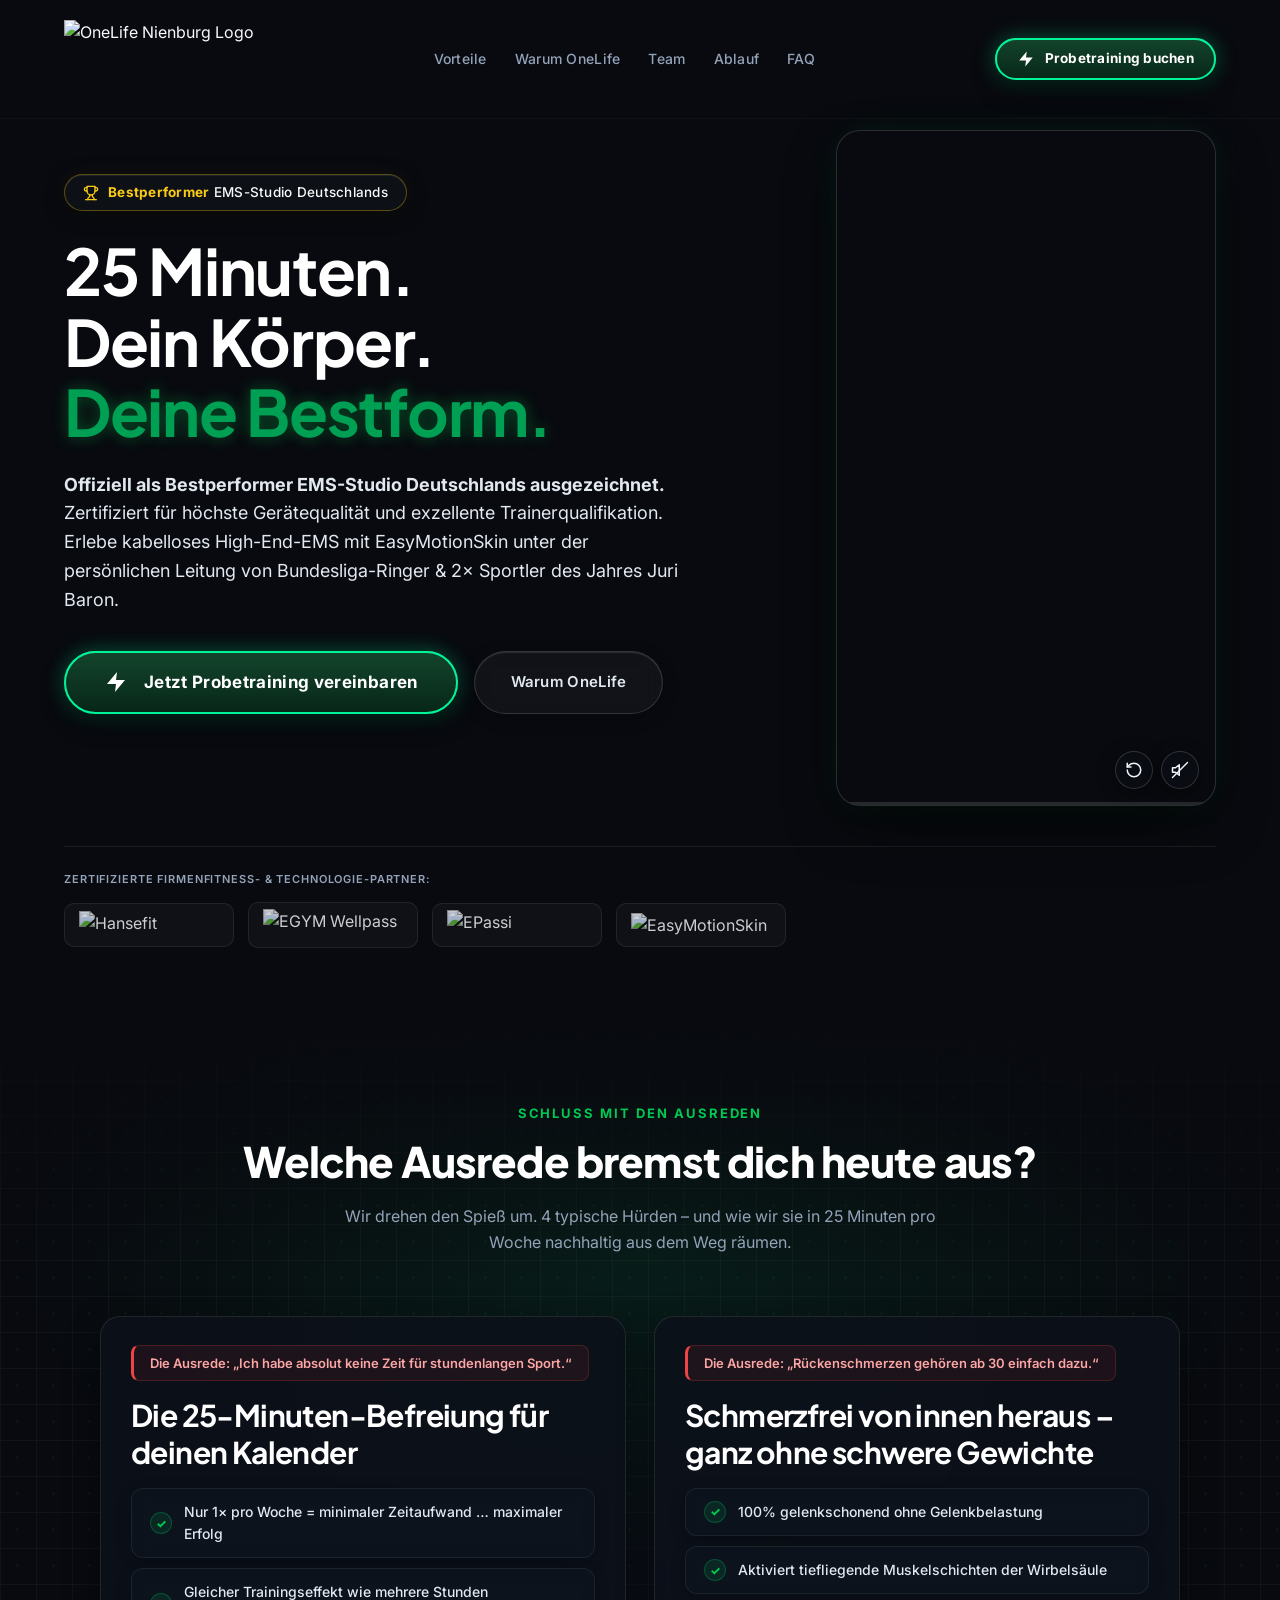
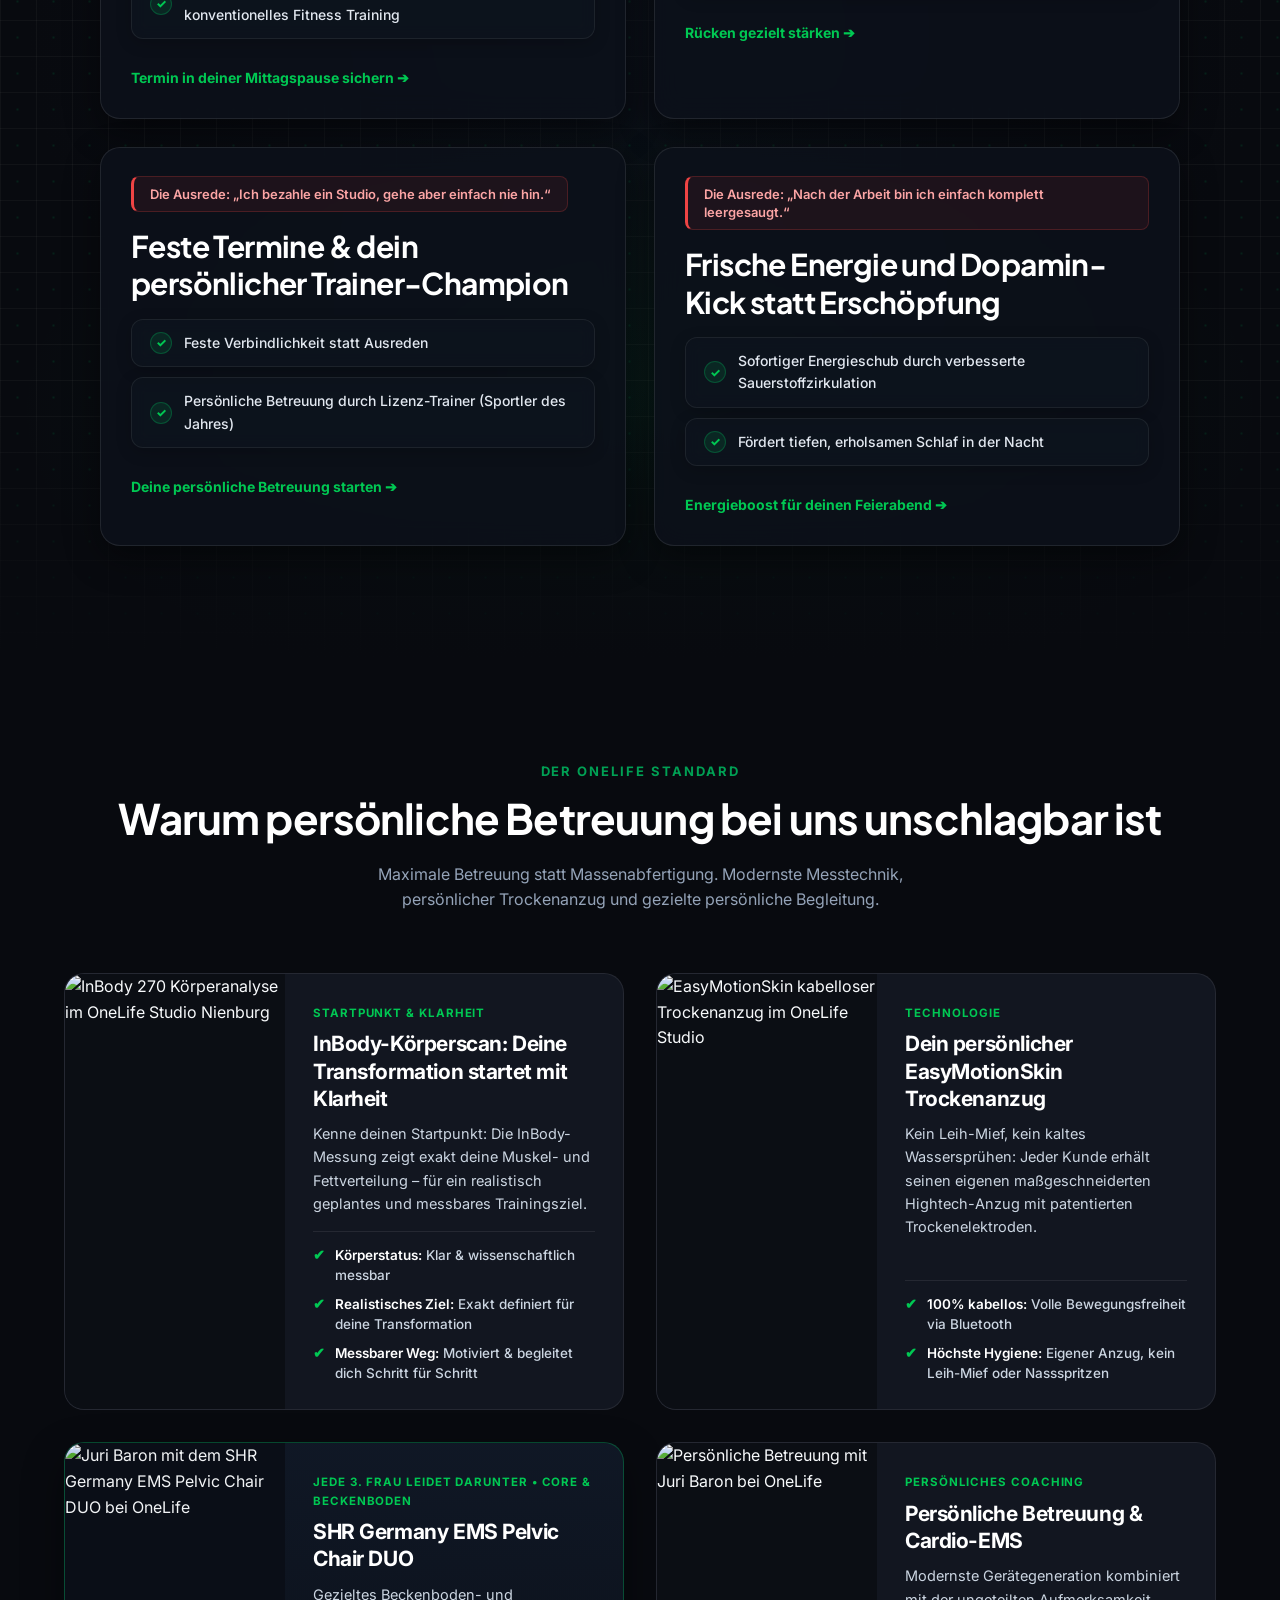
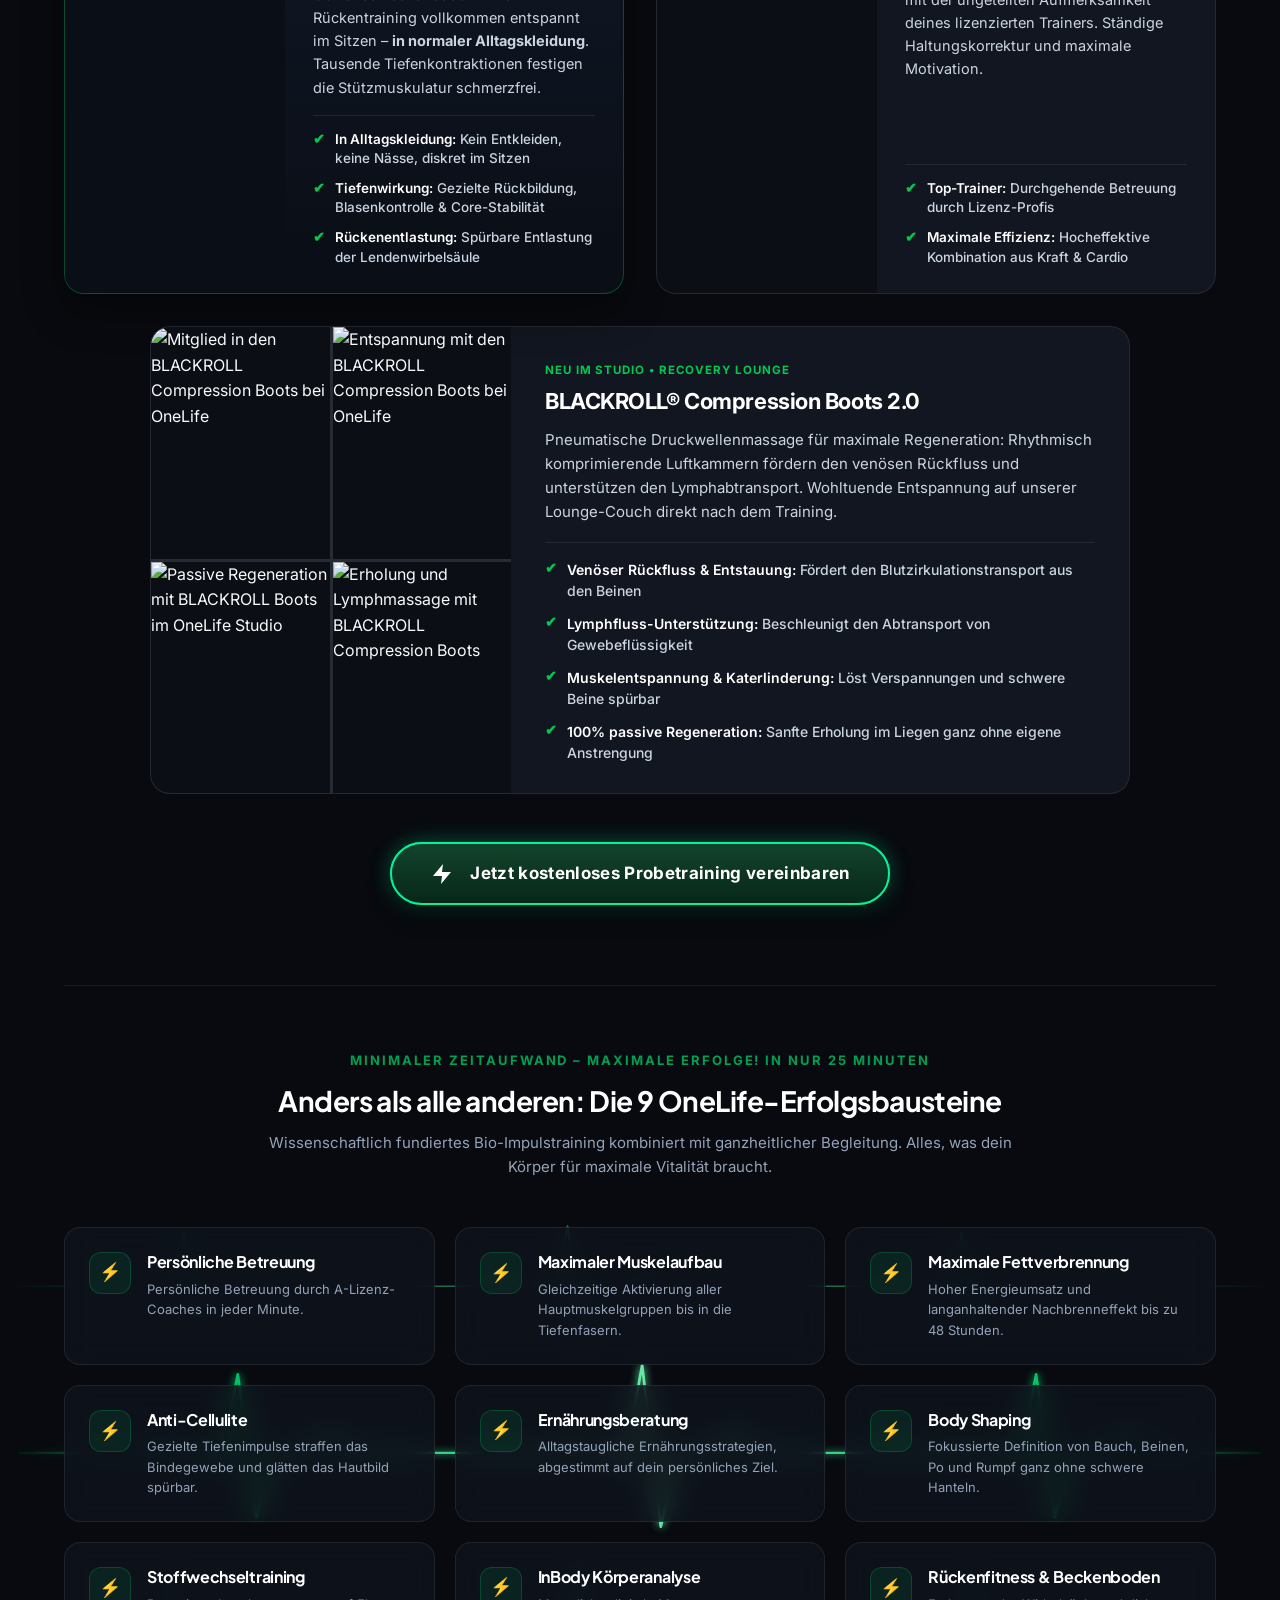
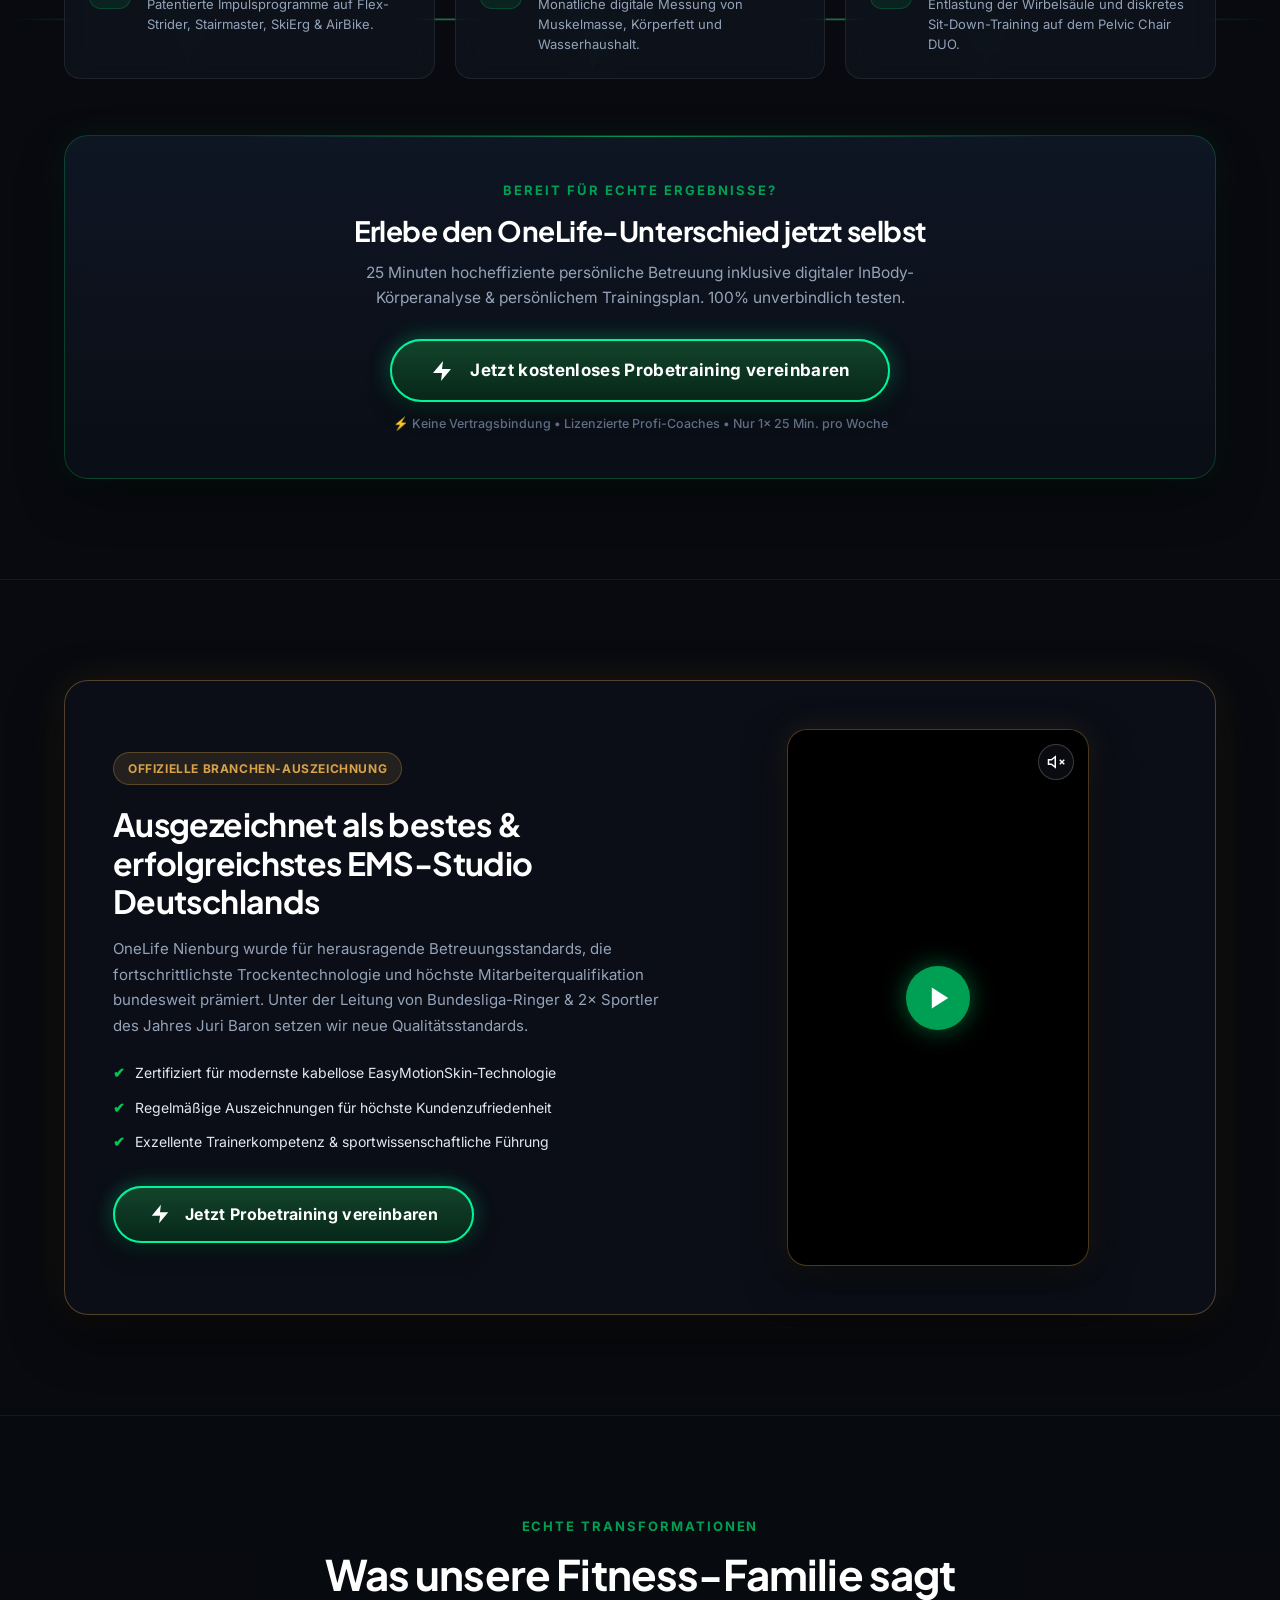
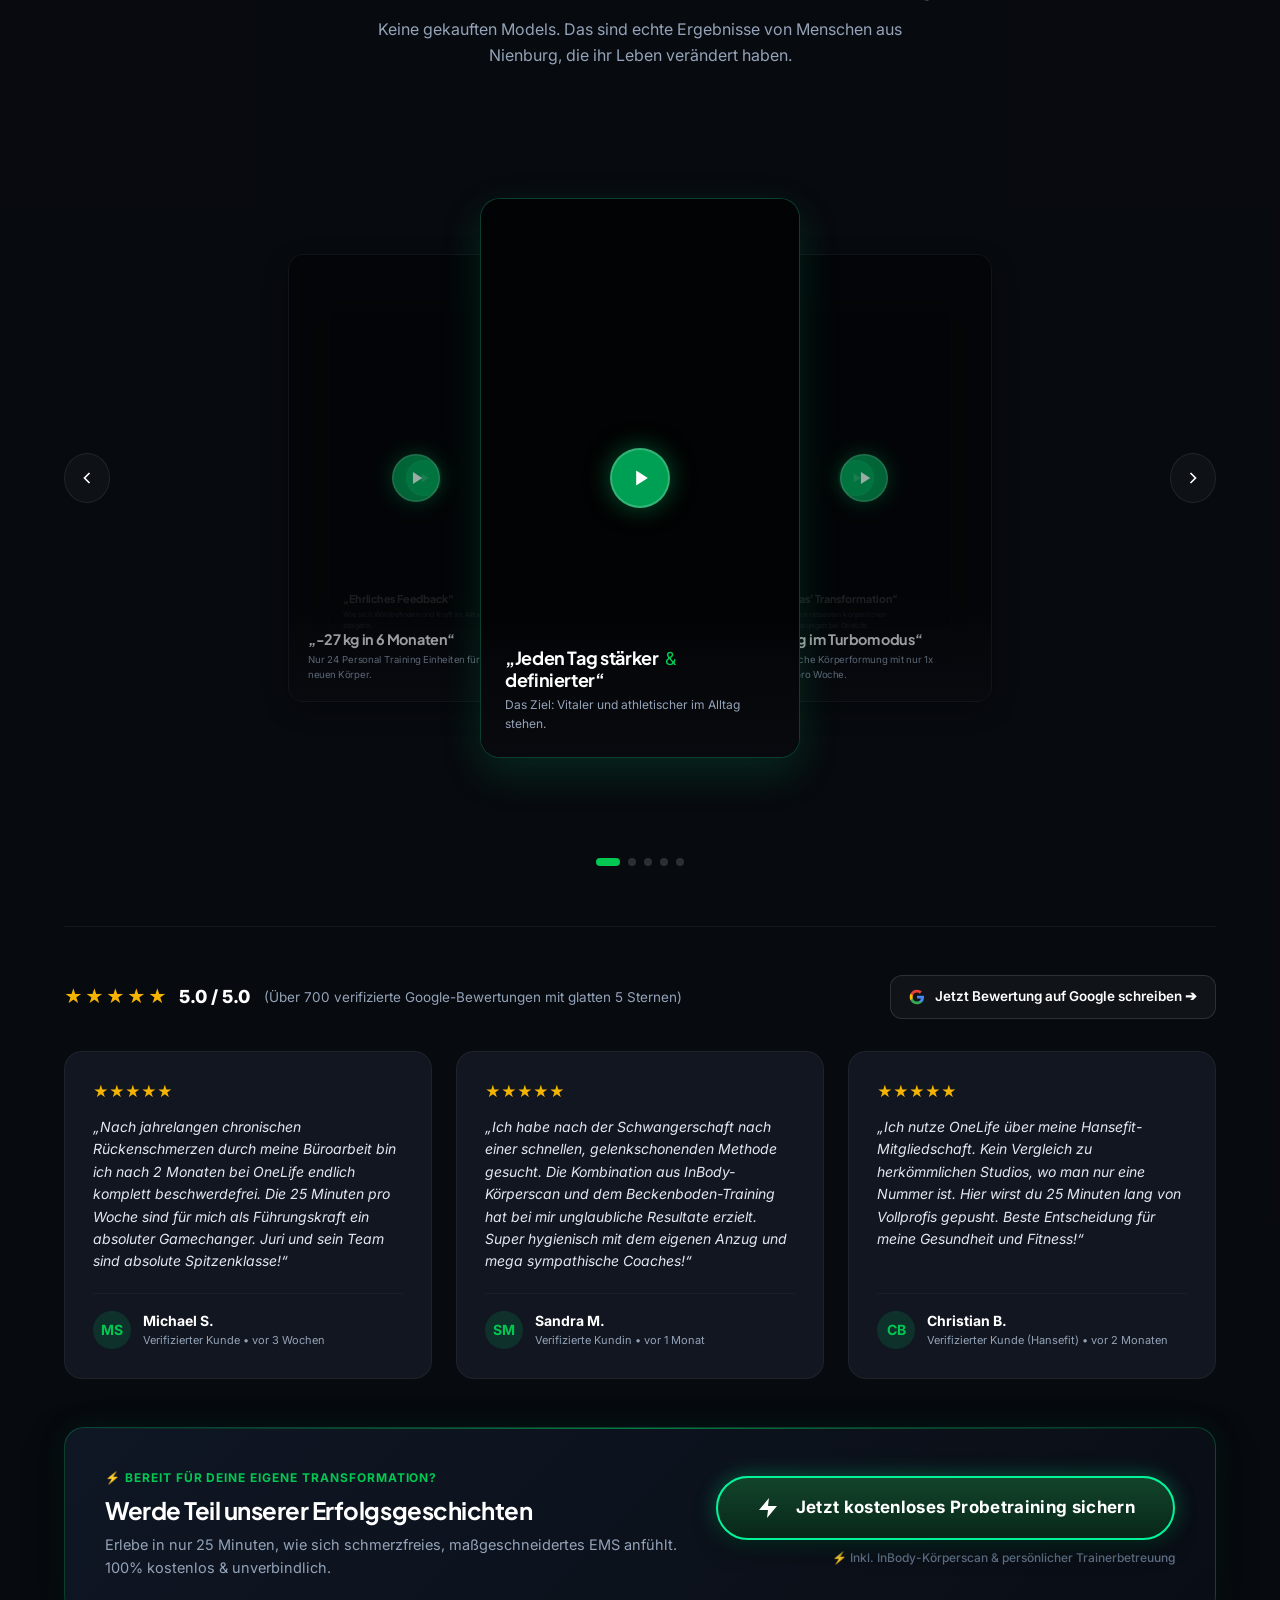
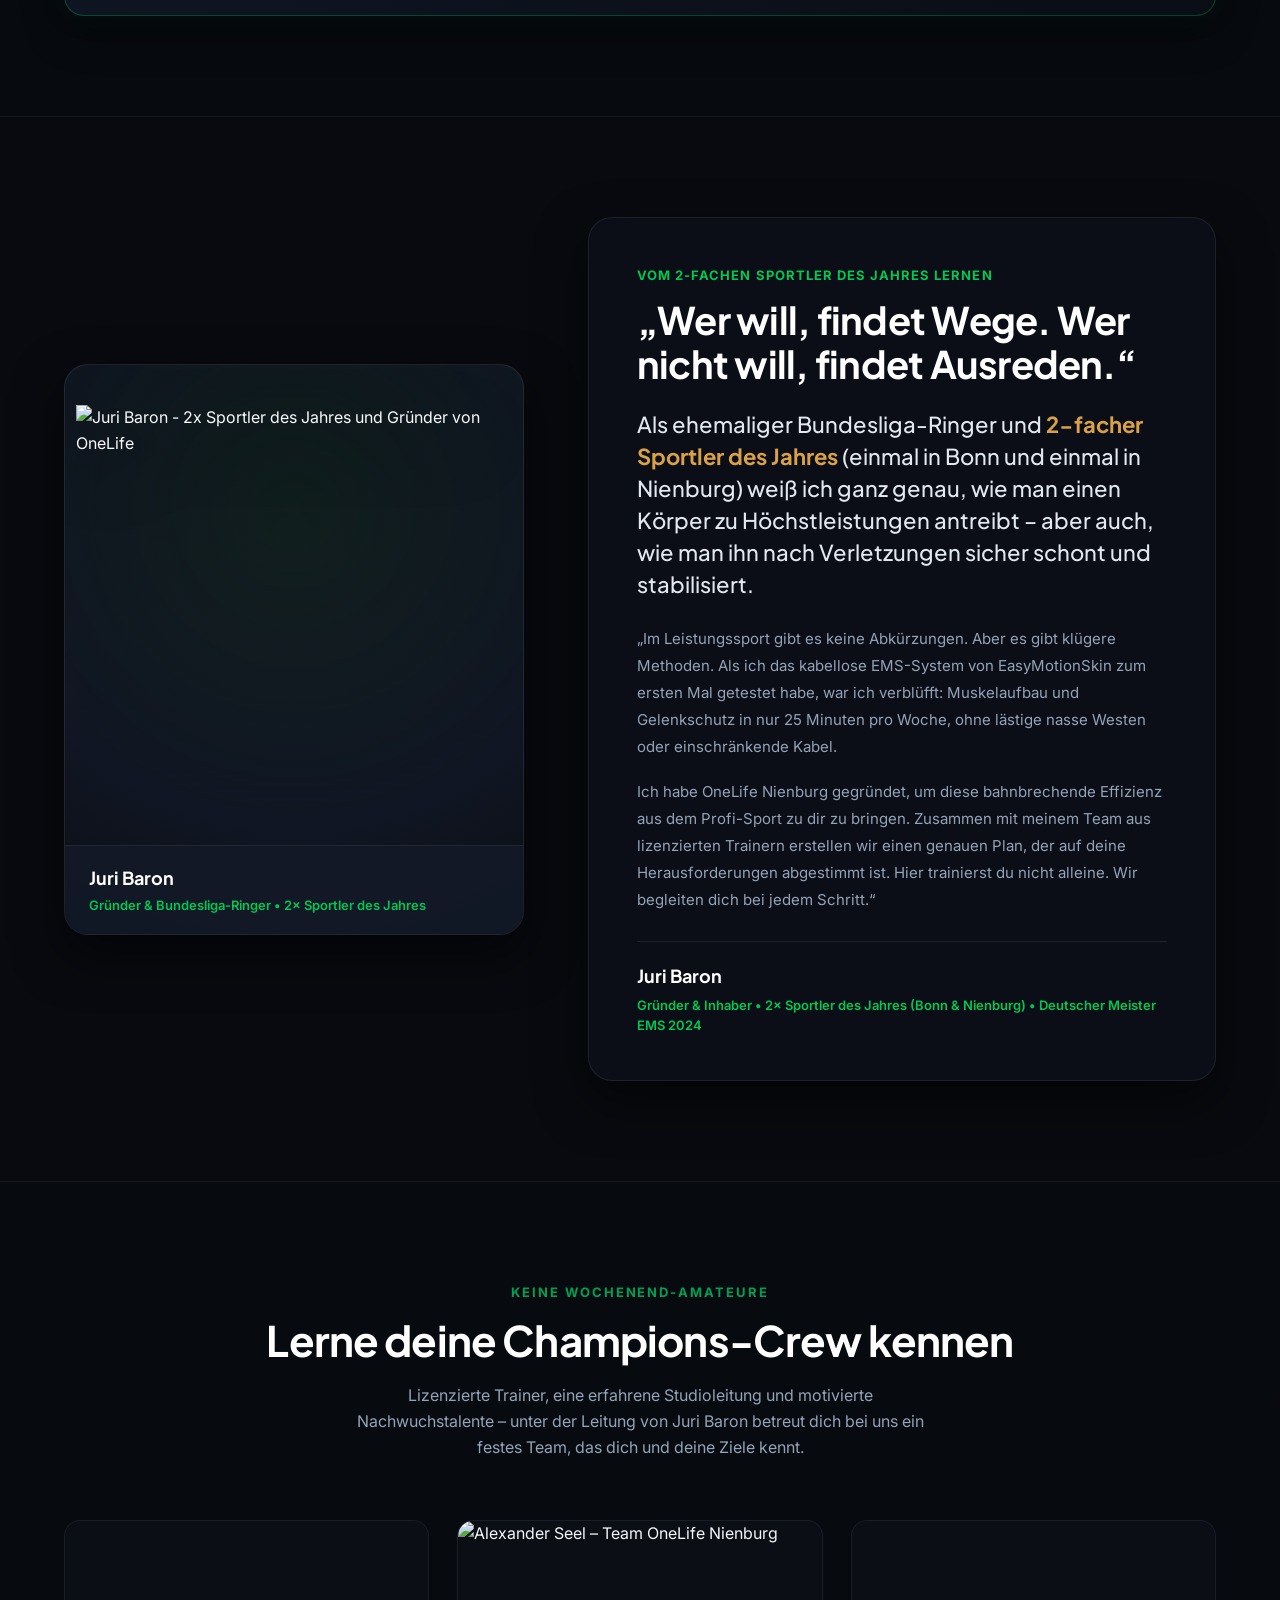
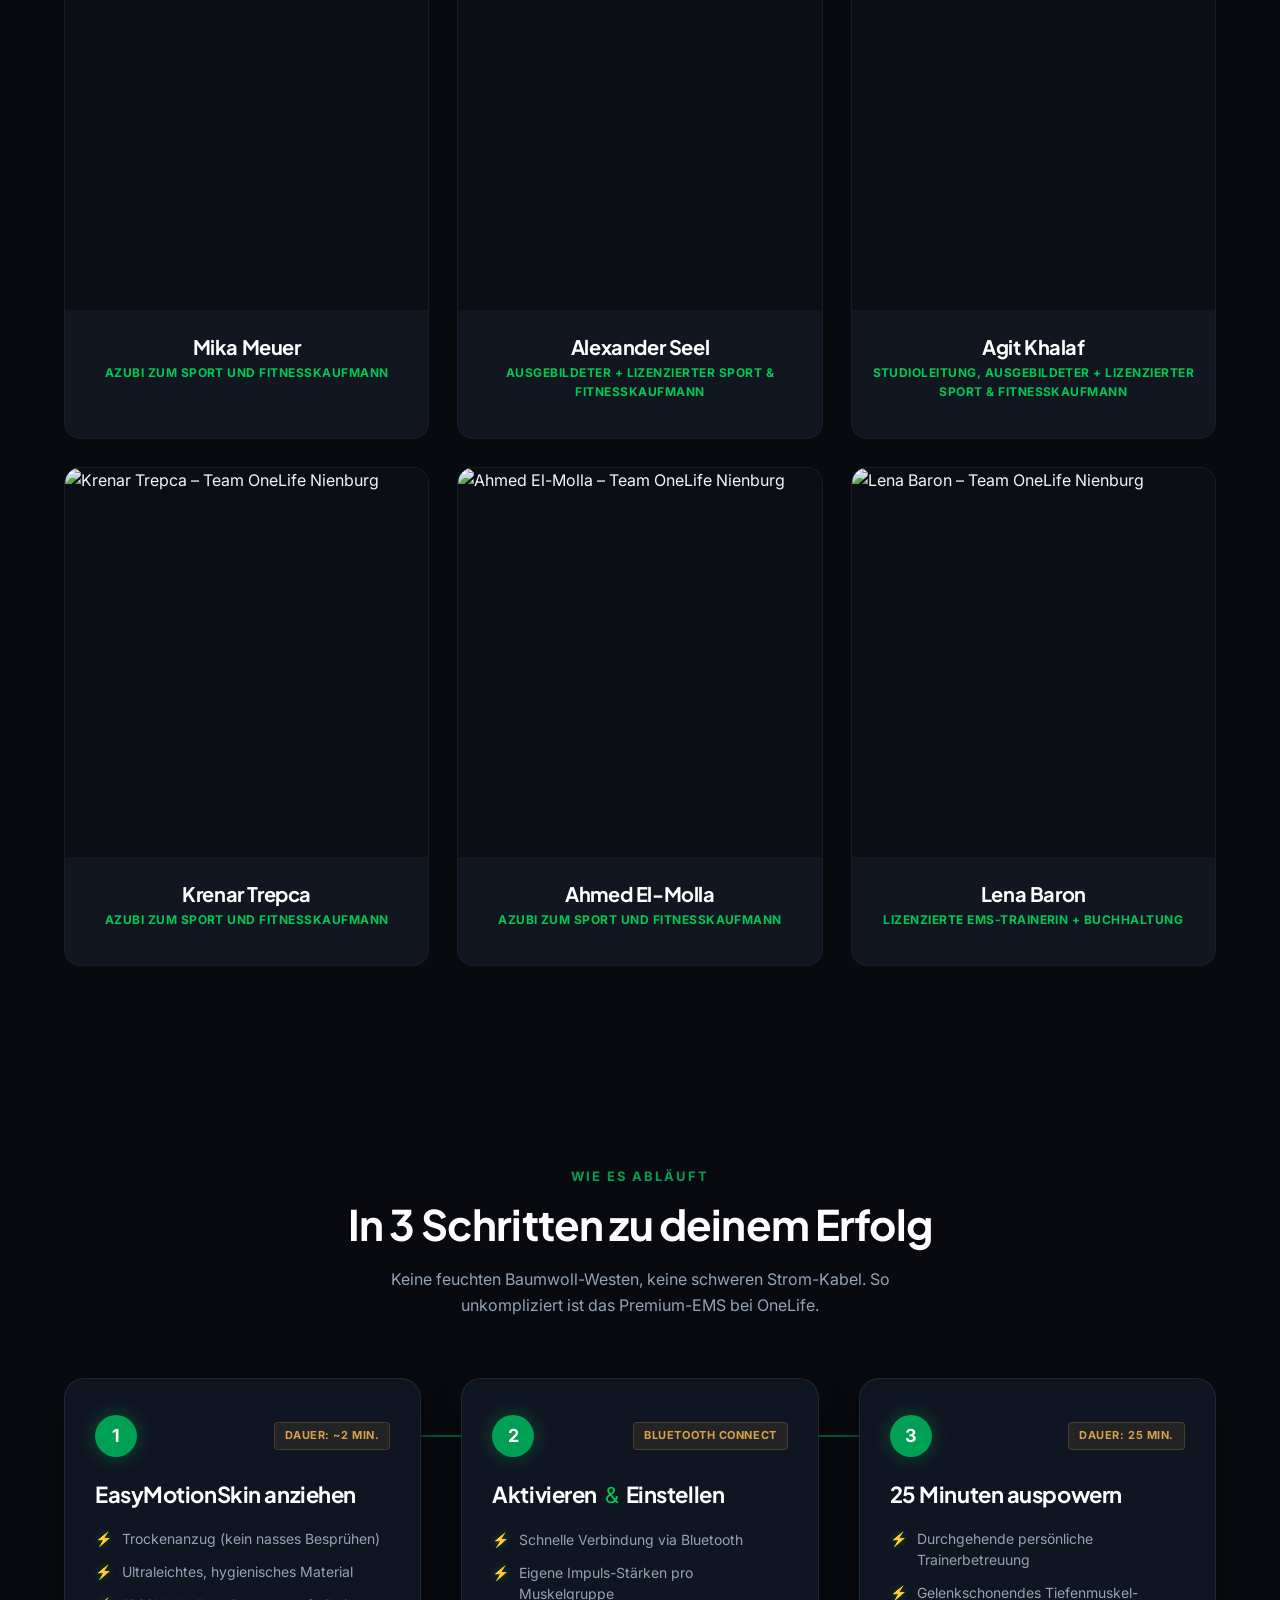
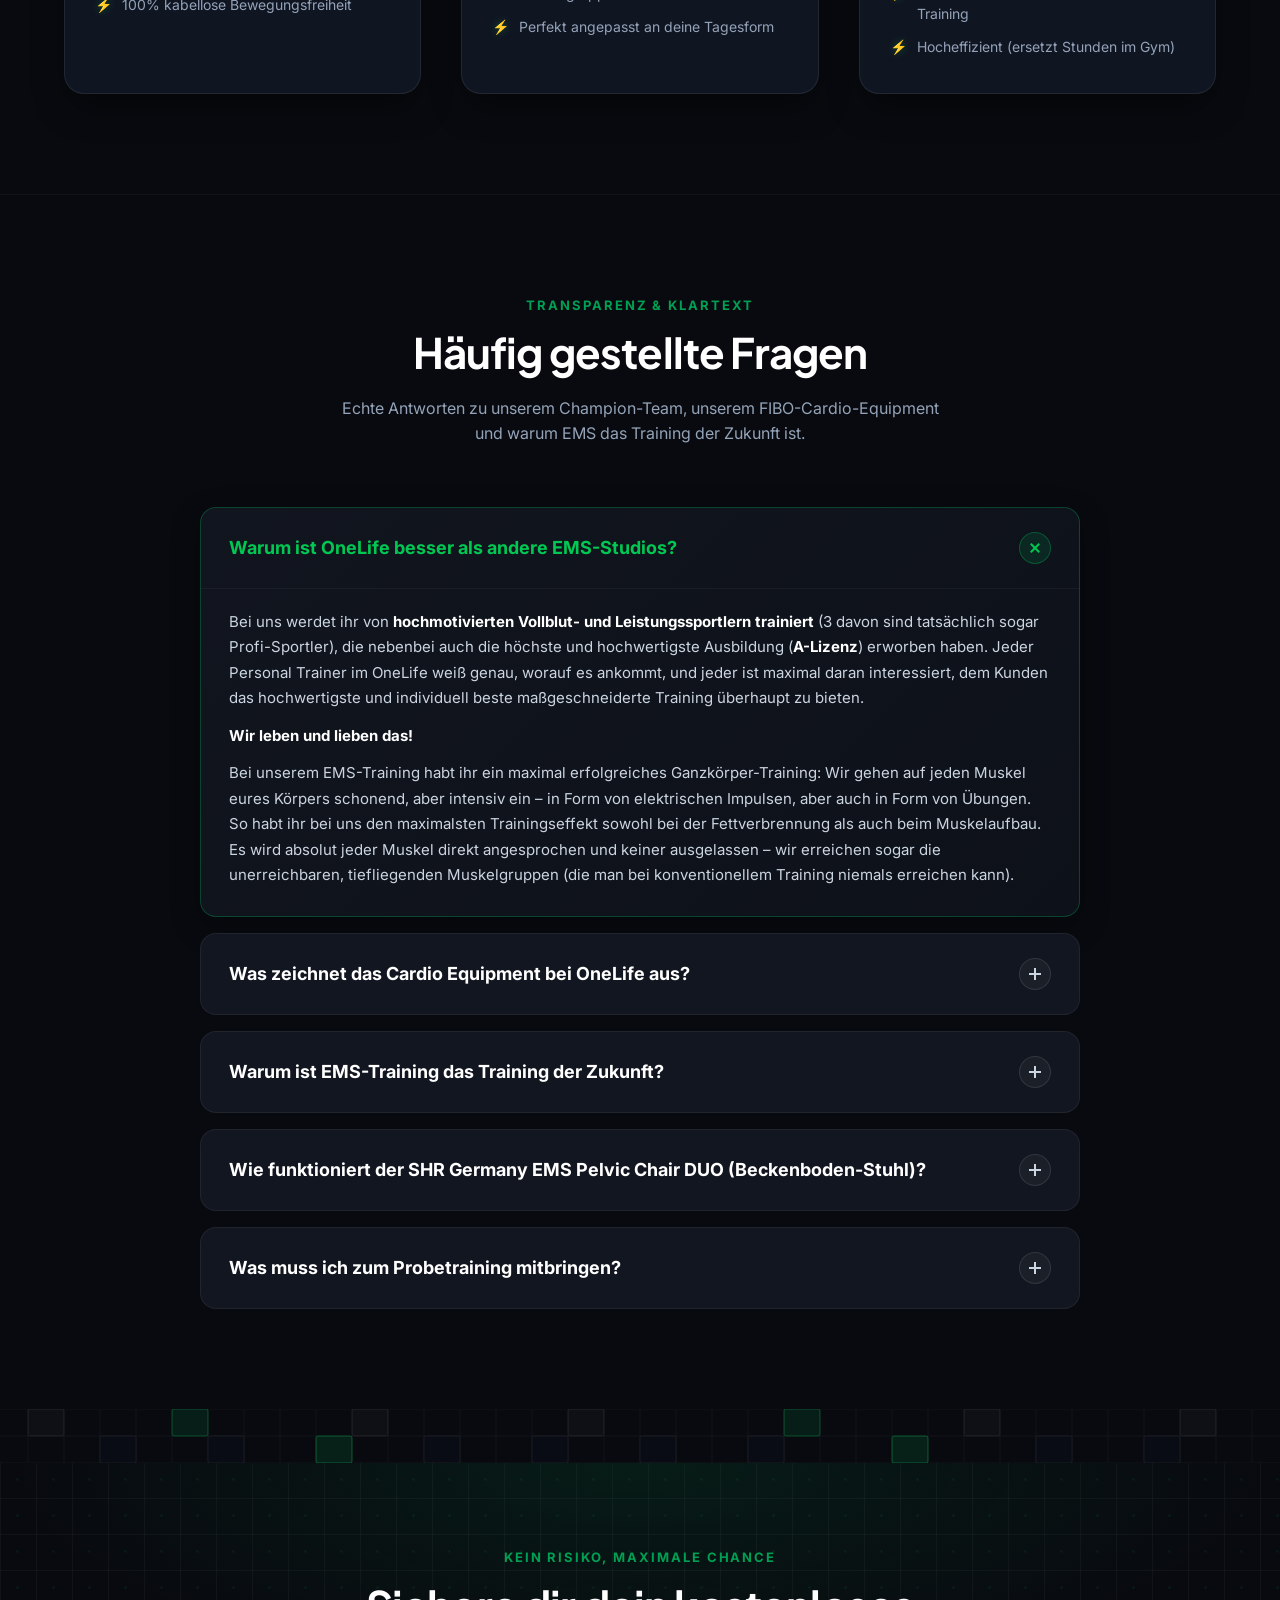
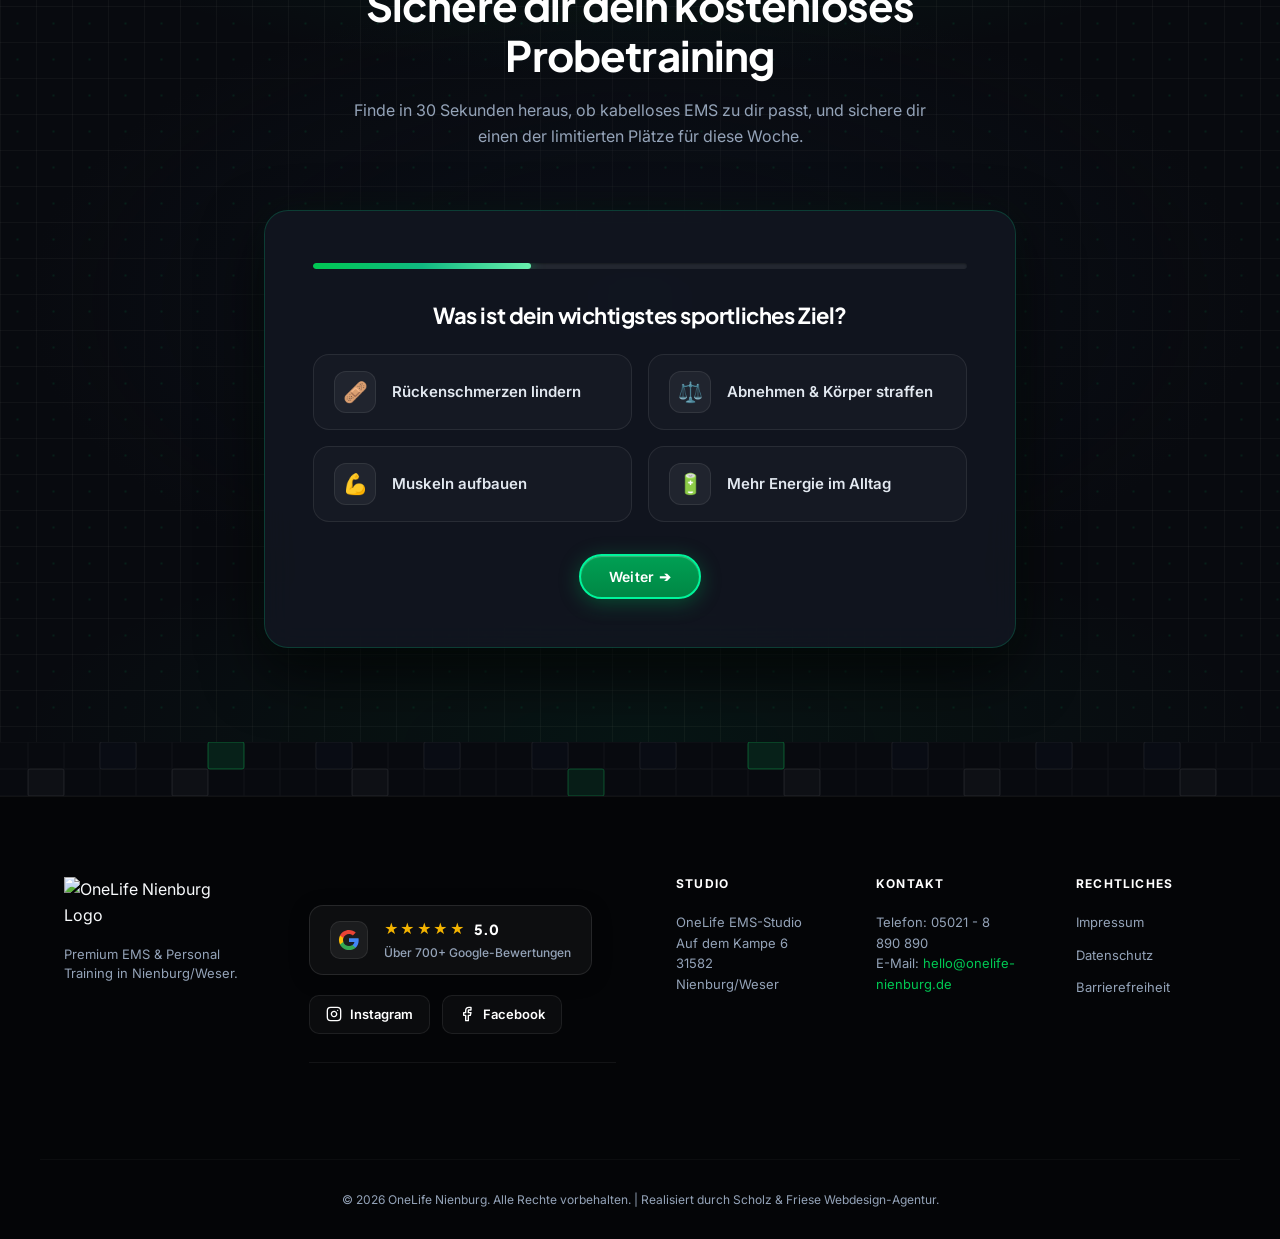
==== commit 0bcaafe8: "style(hero): optimize mobile award eyebrow badge styling and responsiveness" ====
--- a/index.html
+++ b/index.html
@@ -17,7 +17,7 @@
     <link href="https://fonts.googleapis.com/css2?family=Inter:wght@300;400;500;600;700;800&family=Plus+Jakarta+Sans:wght@500;600;700;800&family=Space+Grotesk:wght@600;700&display=swap" rel="stylesheet">
     
     <!-- Stylesheets -->
-    <link rel="stylesheet" href="index.css?v=3.3">
+    <link rel="stylesheet" href="index.css?v=3.4">
 
     <!-- Cloudflare Turnstile -->
     <script src="https://challenges.cloudflare.com/turnstile/v0/api.js?render=explicit" async defer></script>
--- a/index.css
+++ b/index.css
@@ -835,25 +835,26 @@
     display: inline-flex;
     align-items: center;
     gap: 9px;
-    background: rgba(250, 204, 21, 0.08);
+    background: rgba(18, 22, 28, 0.65);
     border: 1px solid rgba(250, 204, 21, 0.32);
     padding: 7px 18px;
     border-radius: 9999px;
-    box-shadow: 0 4px 24px rgba(0, 0, 0, 0.35);
+    box-shadow: inset 0 1px 0 rgba(255, 255, 255, 0.08), 0 4px 20px rgba(0, 0, 0, 0.4), 0 0 20px rgba(250, 204, 21, 0.06);
     backdrop-filter: blur(12px);
     -webkit-backdrop-filter: blur(12px);
     transition: var(--transition-smooth);
+    white-space: nowrap;
 }
 
 .hero-award-badge:hover {
-    border-color: rgba(250, 204, 21, 0.6);
-    background: rgba(250, 204, 21, 0.14);
-    box-shadow: 0 6px 28px rgba(250, 204, 21, 0.15);
+    border-color: rgba(250, 204, 21, 0.55);
+    background: rgba(250, 204, 21, 0.12);
+    box-shadow: inset 0 1px 0 rgba(255, 255, 255, 0.15), 0 6px 28px rgba(250, 204, 21, 0.18);
 }
 
 .hero-award-badge .award-trophy-icon {
-    width: 17px;
-    height: 17px;
+    width: 16px;
+    height: 16px;
     stroke: #FACC15;
     flex-shrink: 0;
 }
@@ -863,6 +864,7 @@
     font-weight: 500;
     color: #F8FAFC;
     letter-spacing: 0.02em;
+    white-space: nowrap;
 }
 
 .hero-award-badge .award-text strong {
@@ -3505,6 +3507,31 @@
         font-size: 16px;
     }
 
+    .hero-top-badges-wrap {
+        margin-bottom: 18px;
+        gap: 8px;
+    }
+
+    .hero-award-badge {
+        padding: 5.5px 13px;
+        gap: 7px;
+        white-space: nowrap;
+        max-width: 100%;
+        box-shadow: inset 0 1px 0 rgba(255, 255, 255, 0.08), 0 2px 10px rgba(0, 0, 0, 0.35);
+    }
+
+    .hero-award-badge .award-trophy-icon {
+        width: 14px;
+        height: 14px;
+    }
+
+    .hero-award-badge .award-text {
+        font-size: 11.5px;
+        letter-spacing: 0.015em;
+        line-height: 1.2;
+        white-space: nowrap;
+    }
+
     .hero-grid {
         gap: 28px;
     }
@@ -3788,14 +3815,27 @@
     }
     
     .hero-top-badges-wrap {
-        gap: 8px;
-    }
-
-    .hero-google-badge {
-        font-size: 12px;
-        padding: 6px 12px;
-        white-space: normal;
-        line-height: 1.3;
+        gap: 6px;
+        margin-bottom: 16px;
+    }
+
+    .hero-award-badge {
+        padding: 5px 12px;
+        gap: 6.5px;
+        white-space: nowrap;
+        max-width: 100%;
+    }
+
+    .hero-award-badge .award-trophy-icon {
+        width: 13.5px;
+        height: 13.5px;
+    }
+
+    .hero-award-badge .award-text {
+        font-size: 11px;
+        letter-spacing: 0.01em;
+        line-height: 1.2;
+        white-space: nowrap;
     }
 
     .partner-logos-grid {
@@ -4763,3 +4803,20 @@
         justify-content: center;
     }
 }
+
+@media (max-width: 360px) {
+    .hero-award-badge {
+        padding: 4px 9px;
+        gap: 5.5px;
+    }
+
+    .hero-award-badge .award-trophy-icon {
+        width: 12.5px;
+        height: 12.5px;
+    }
+
+    .hero-award-badge .award-text {
+        font-size: 10px;
+        letter-spacing: 0.005em;
+    }
+}
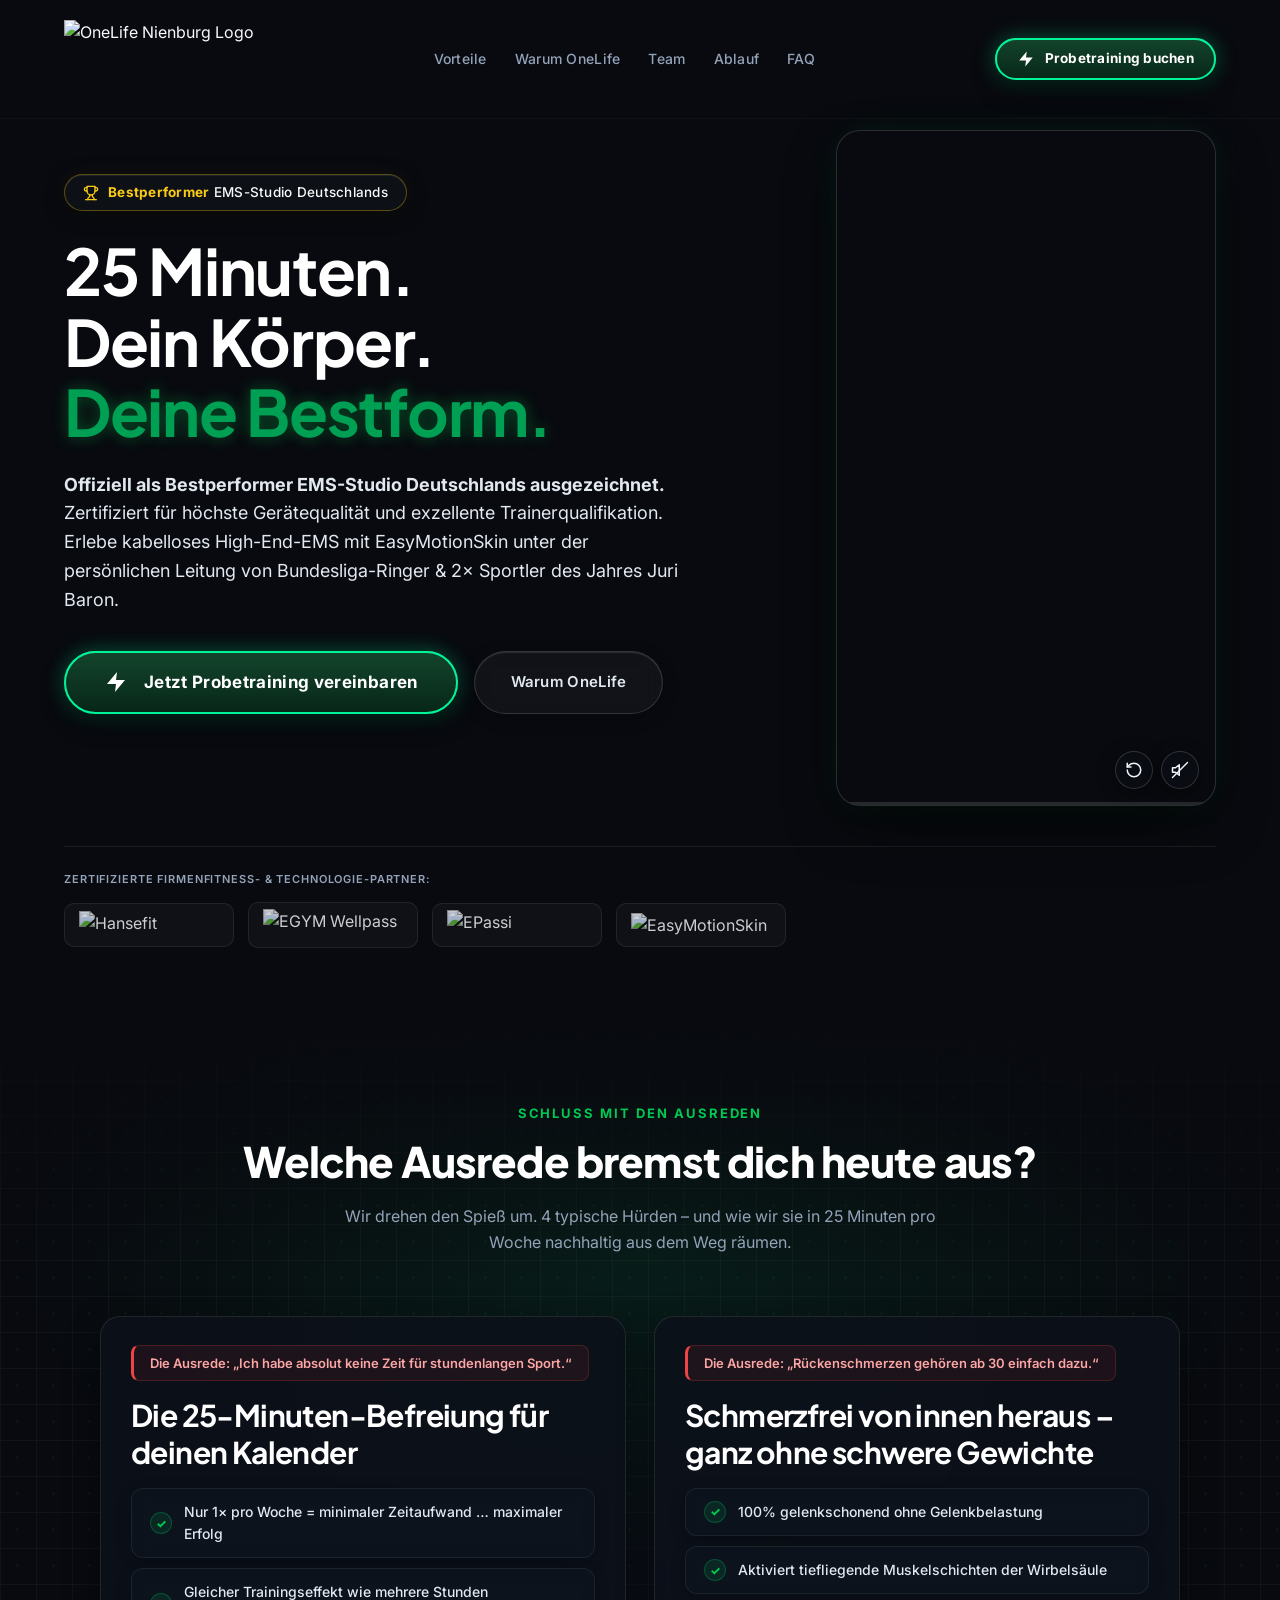
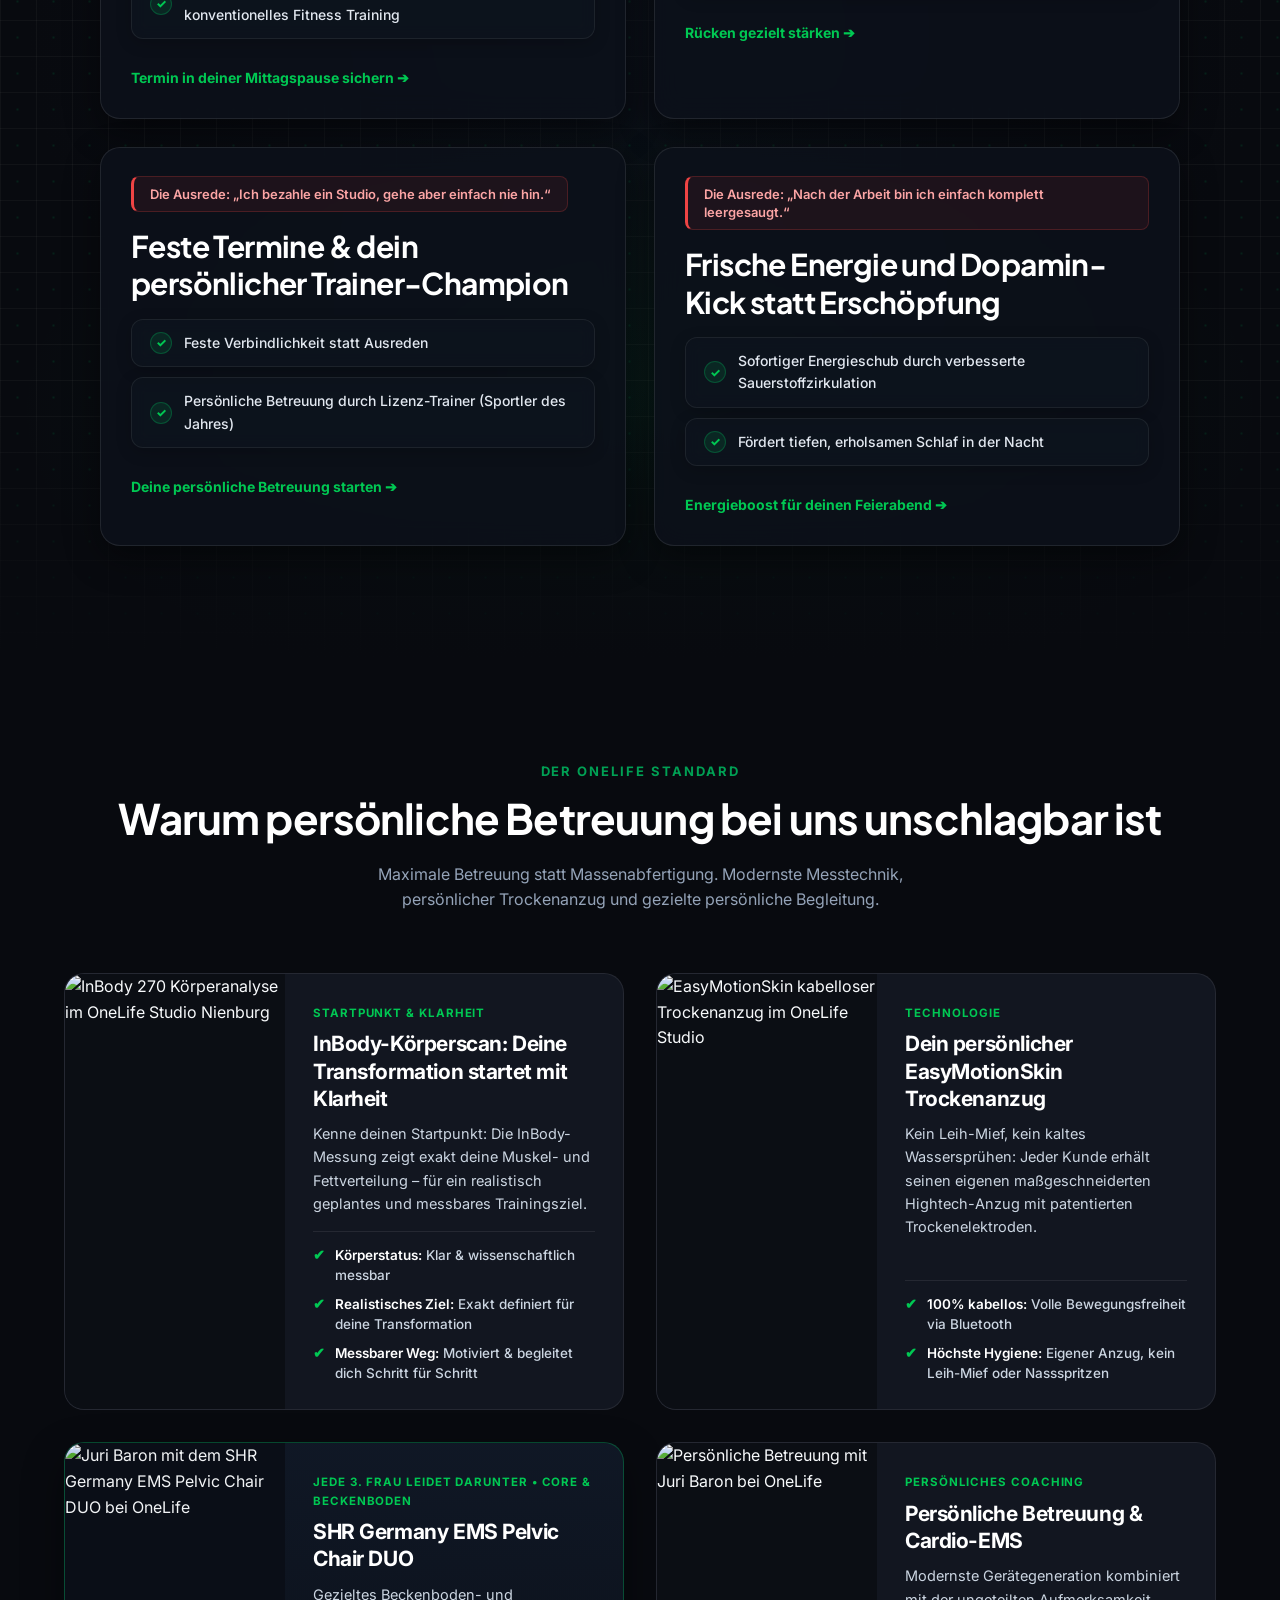
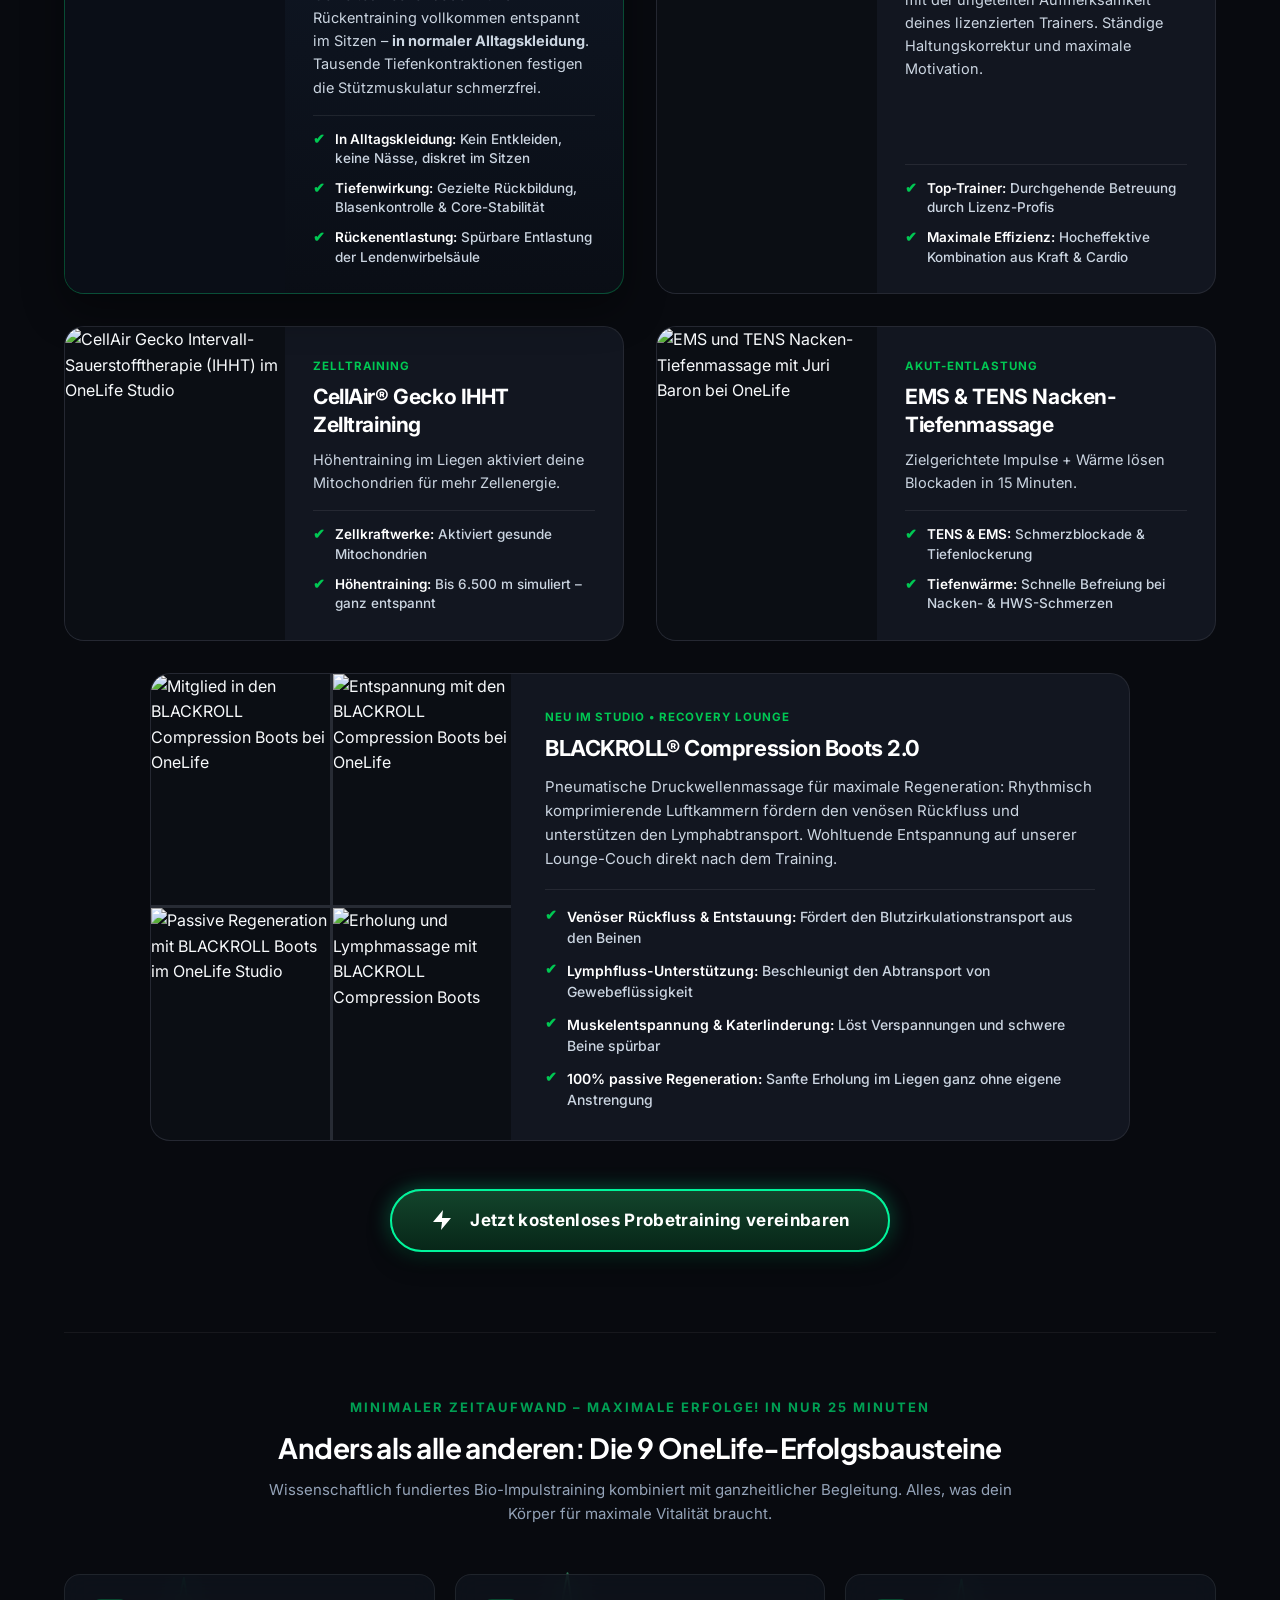
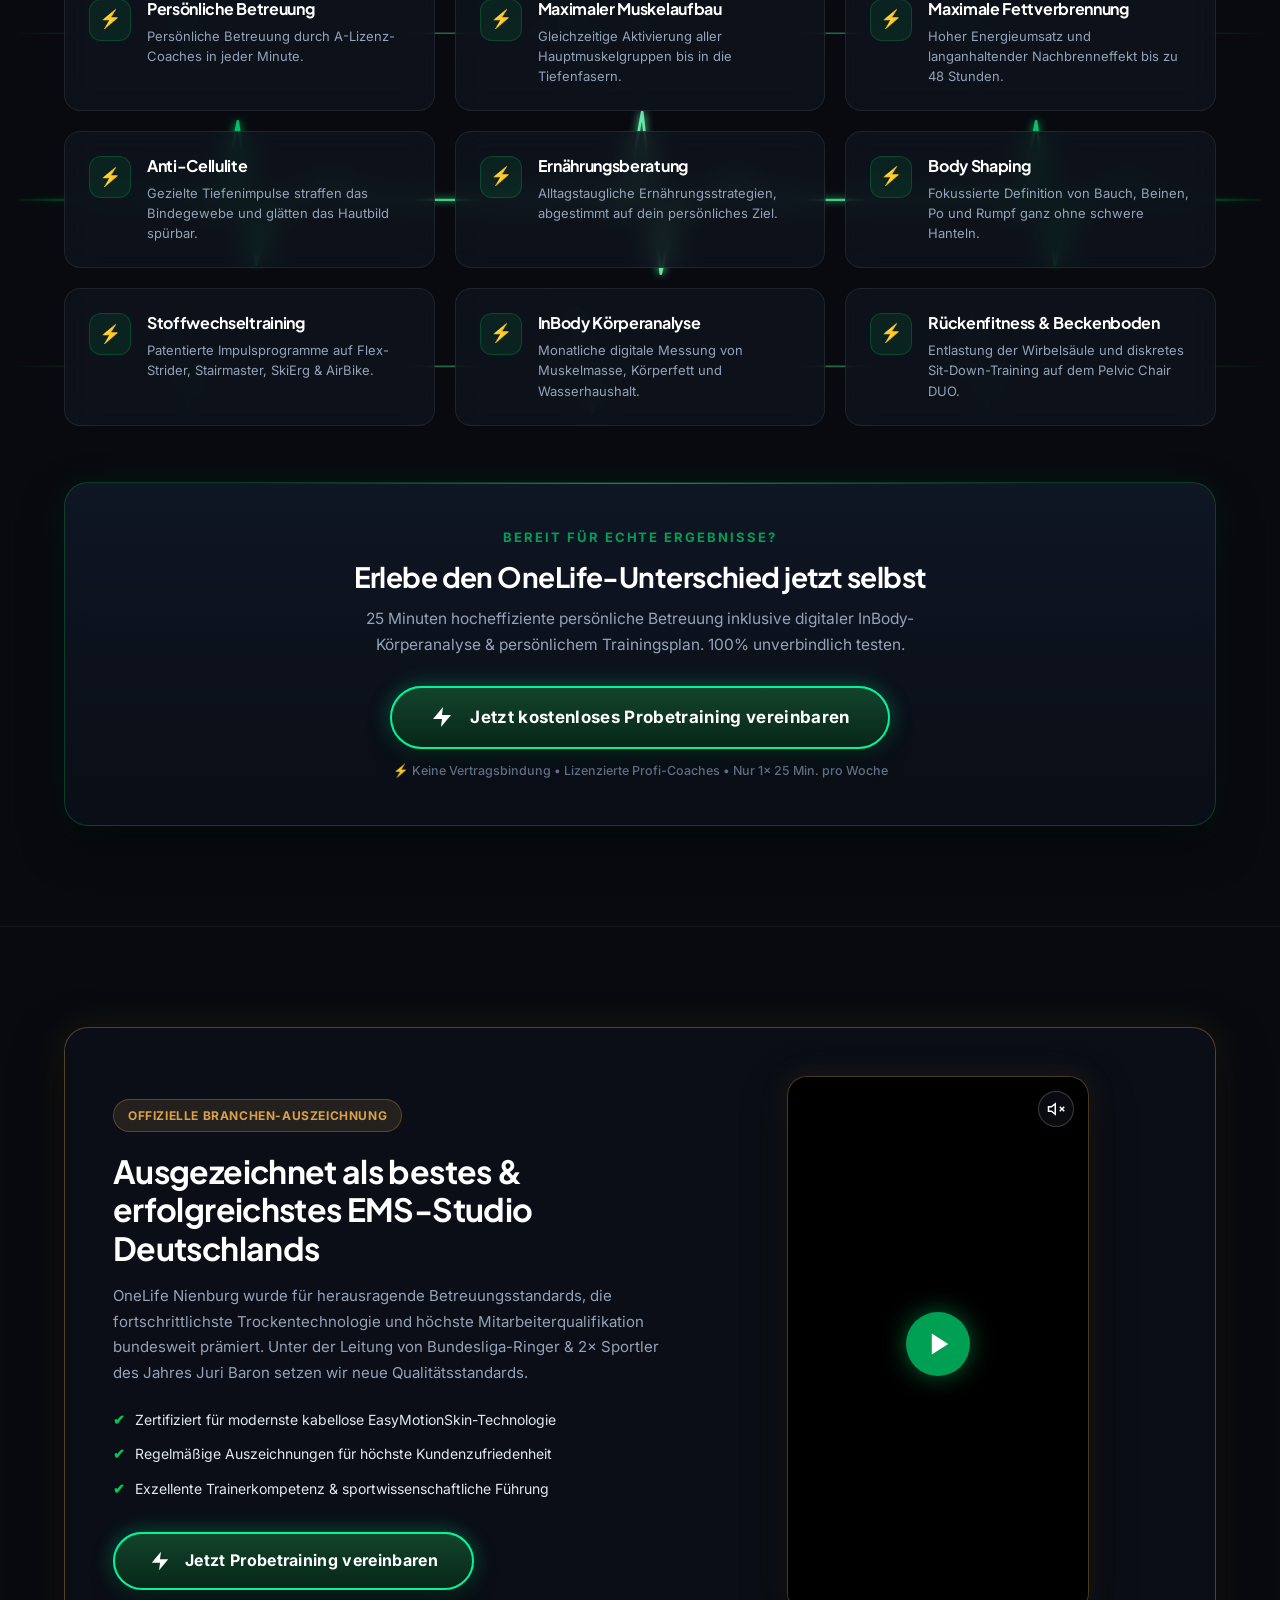
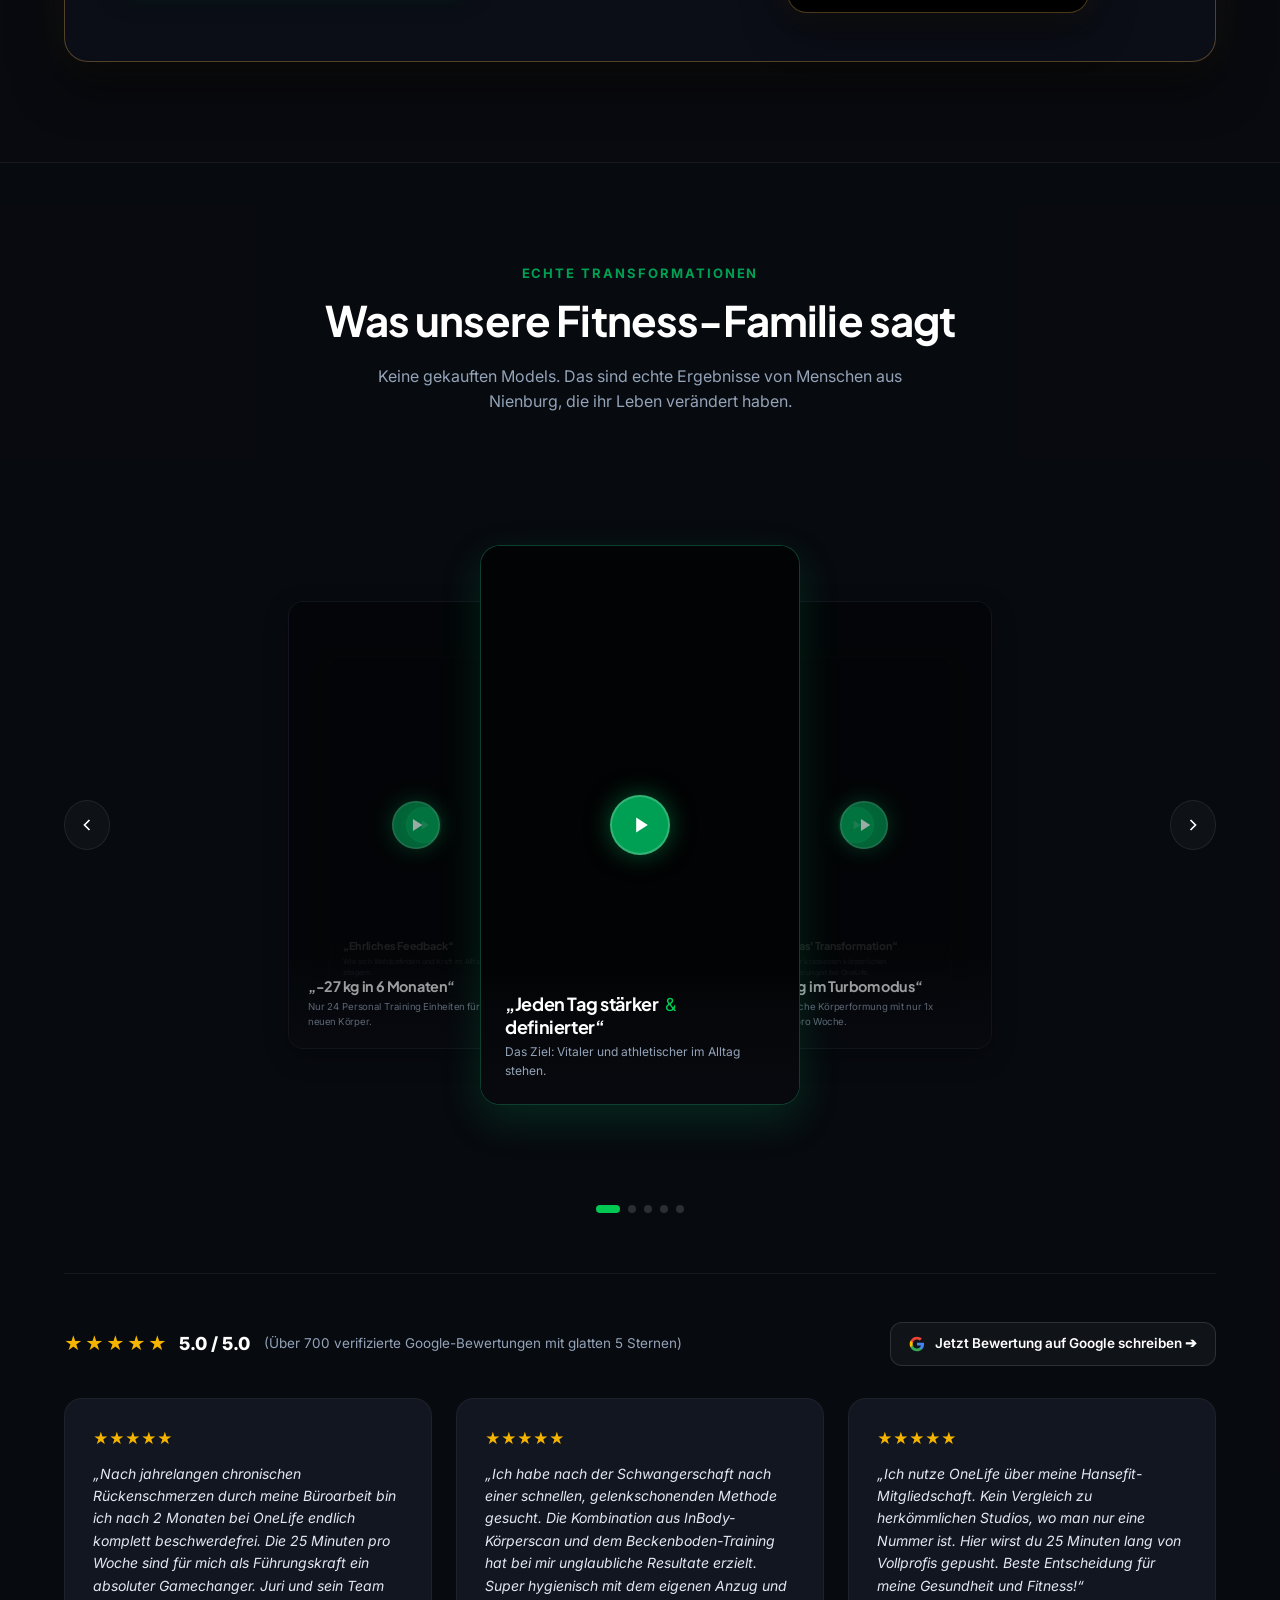
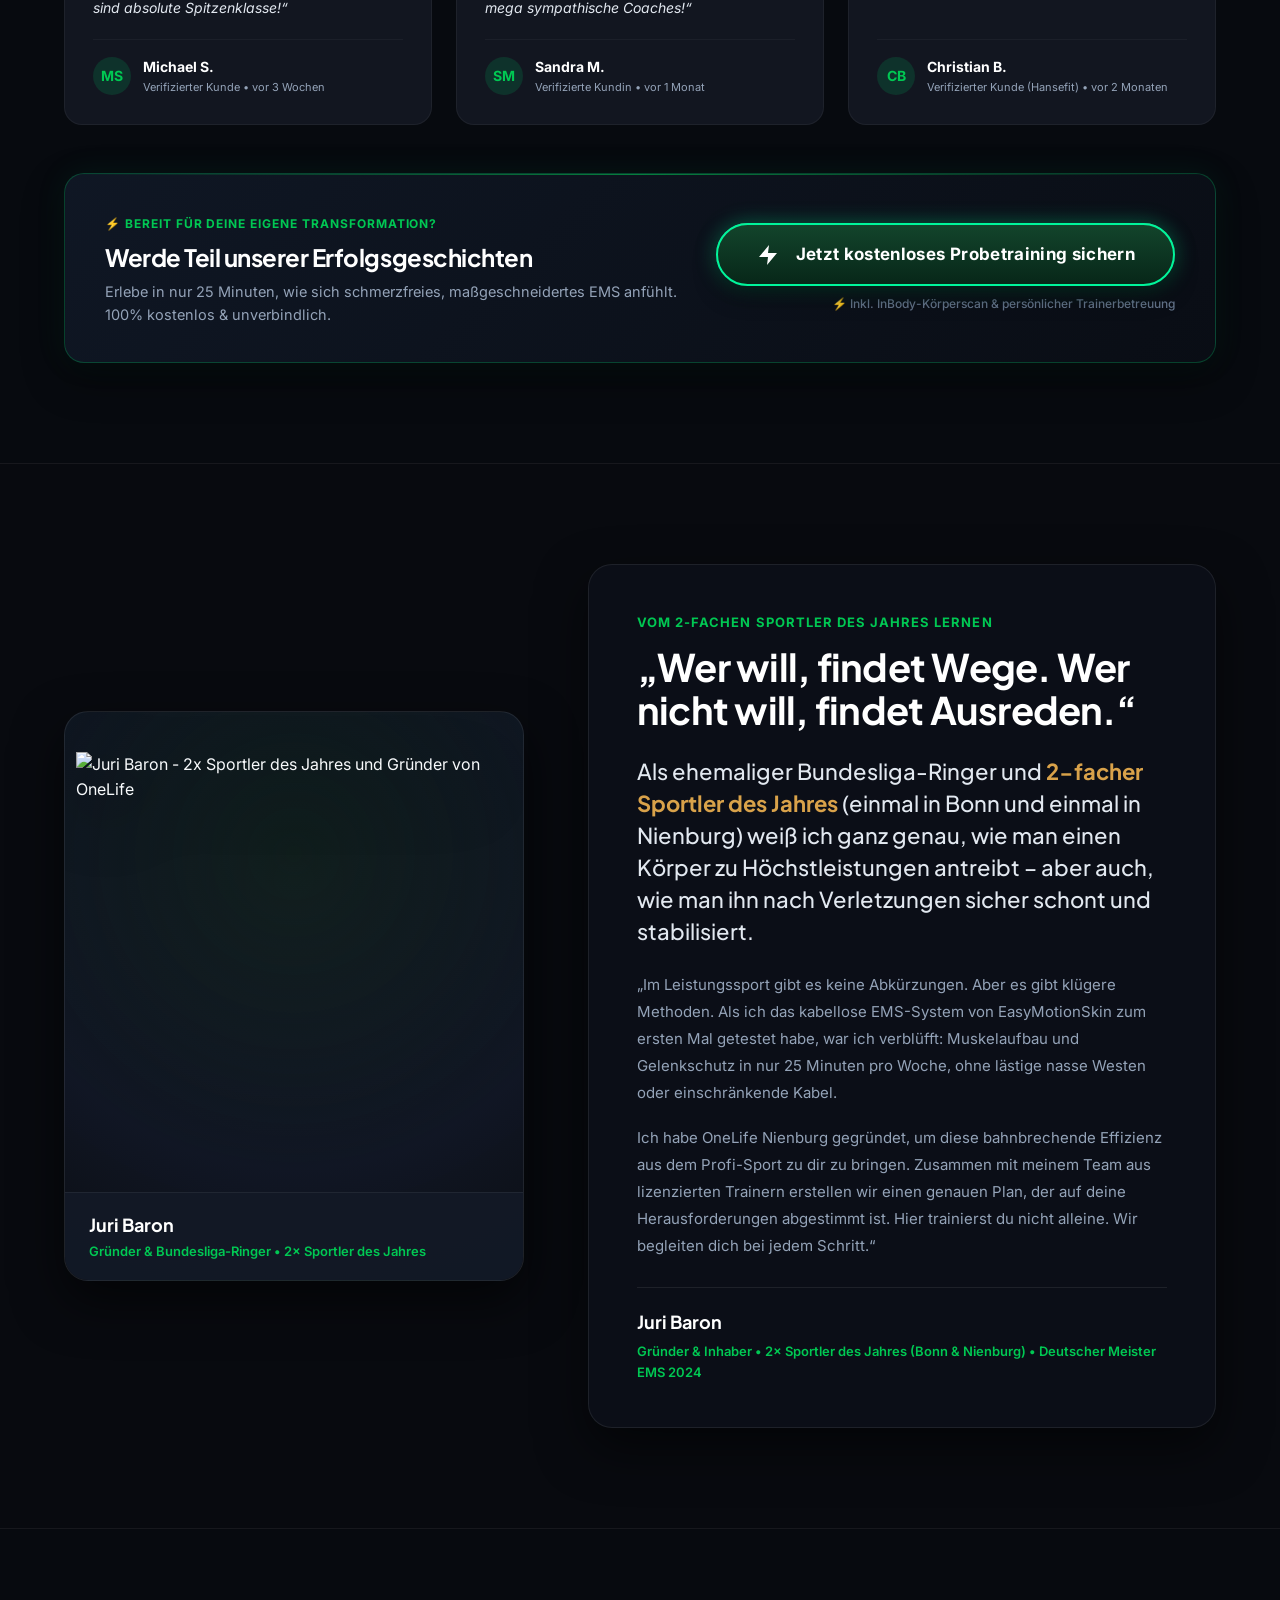
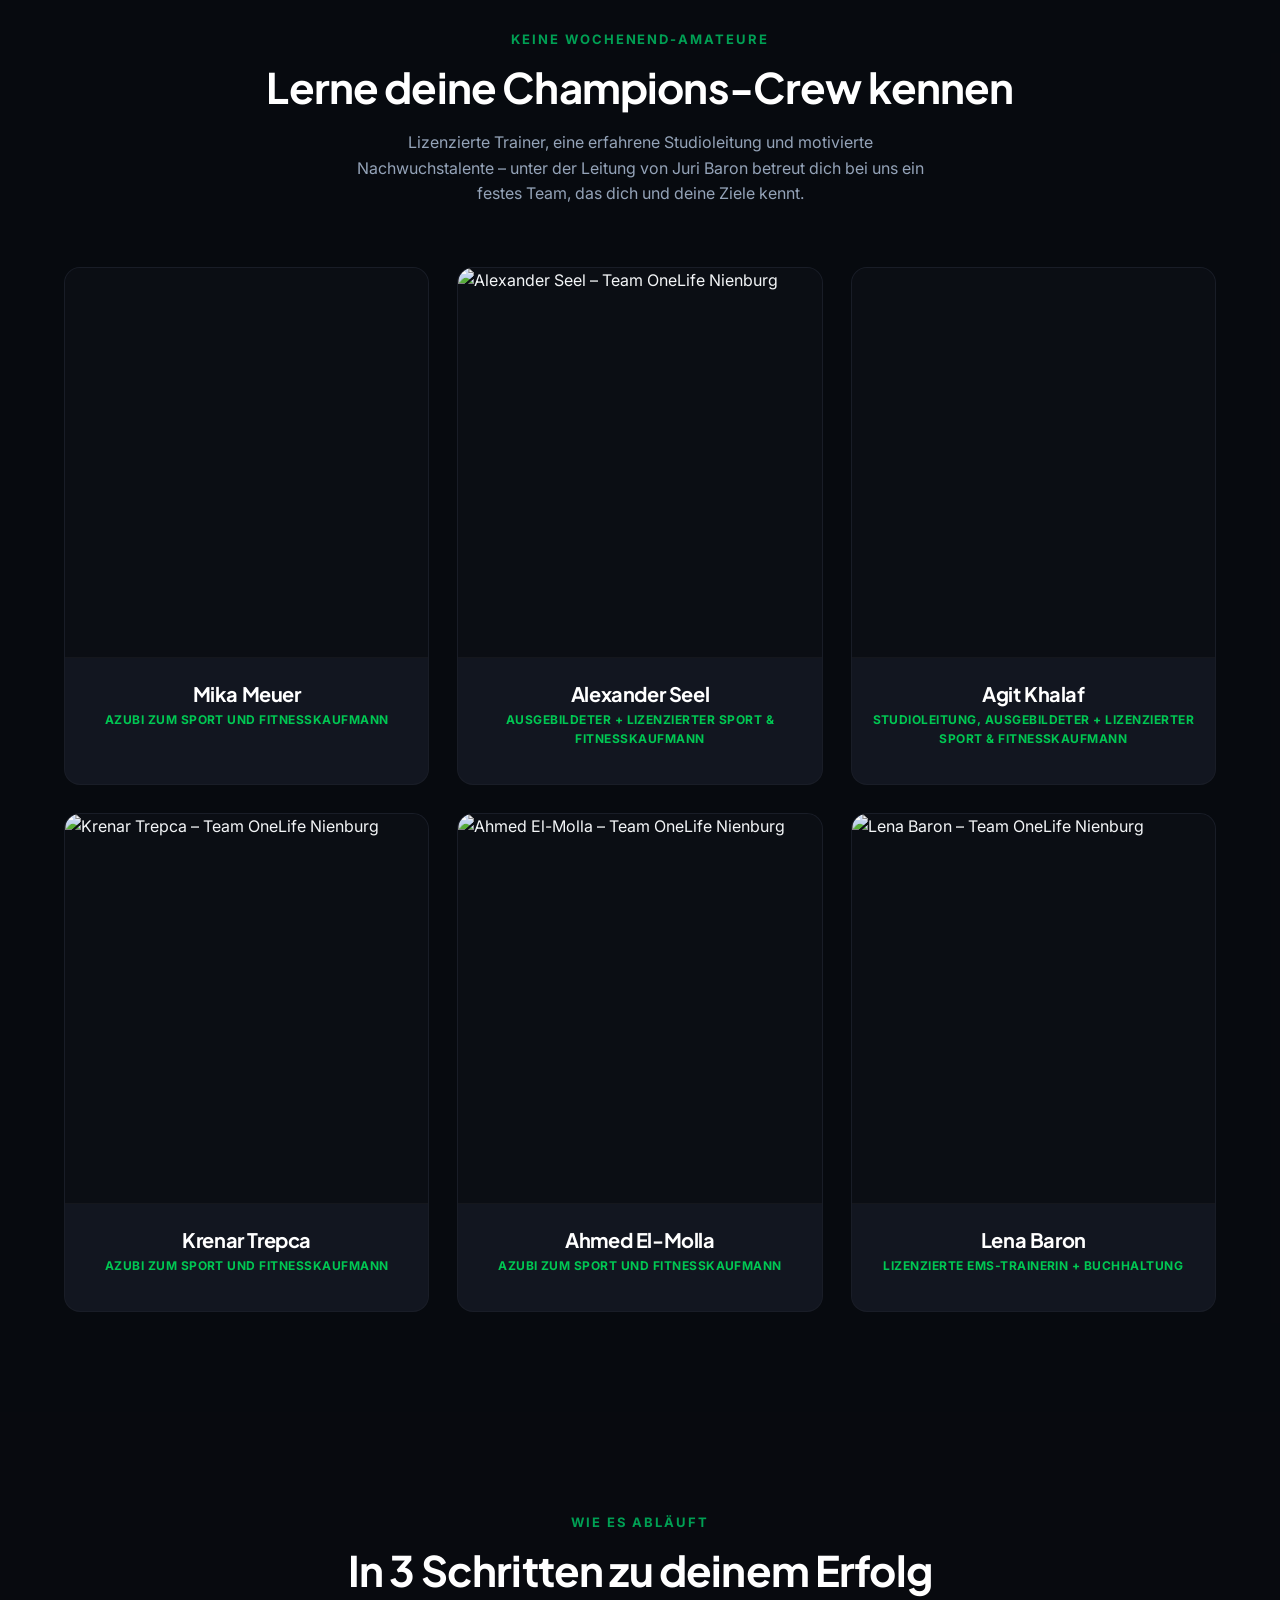
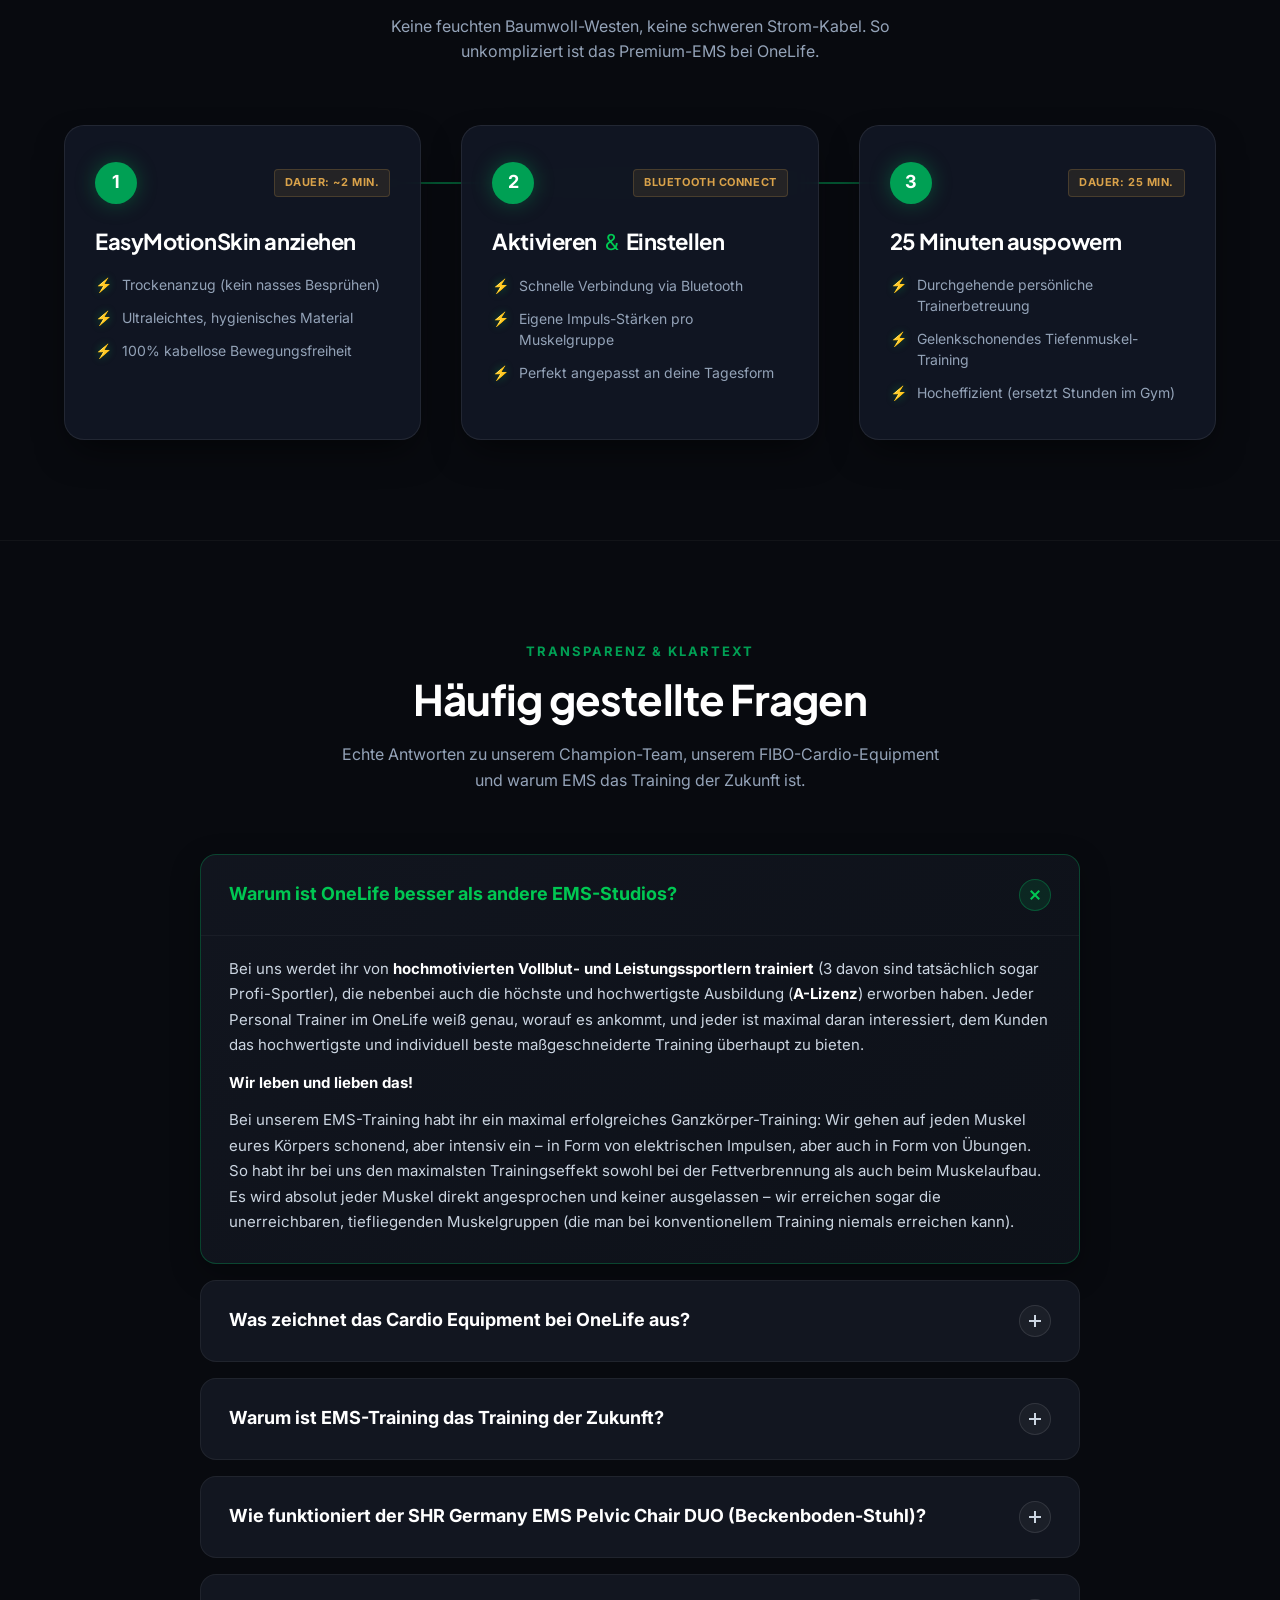
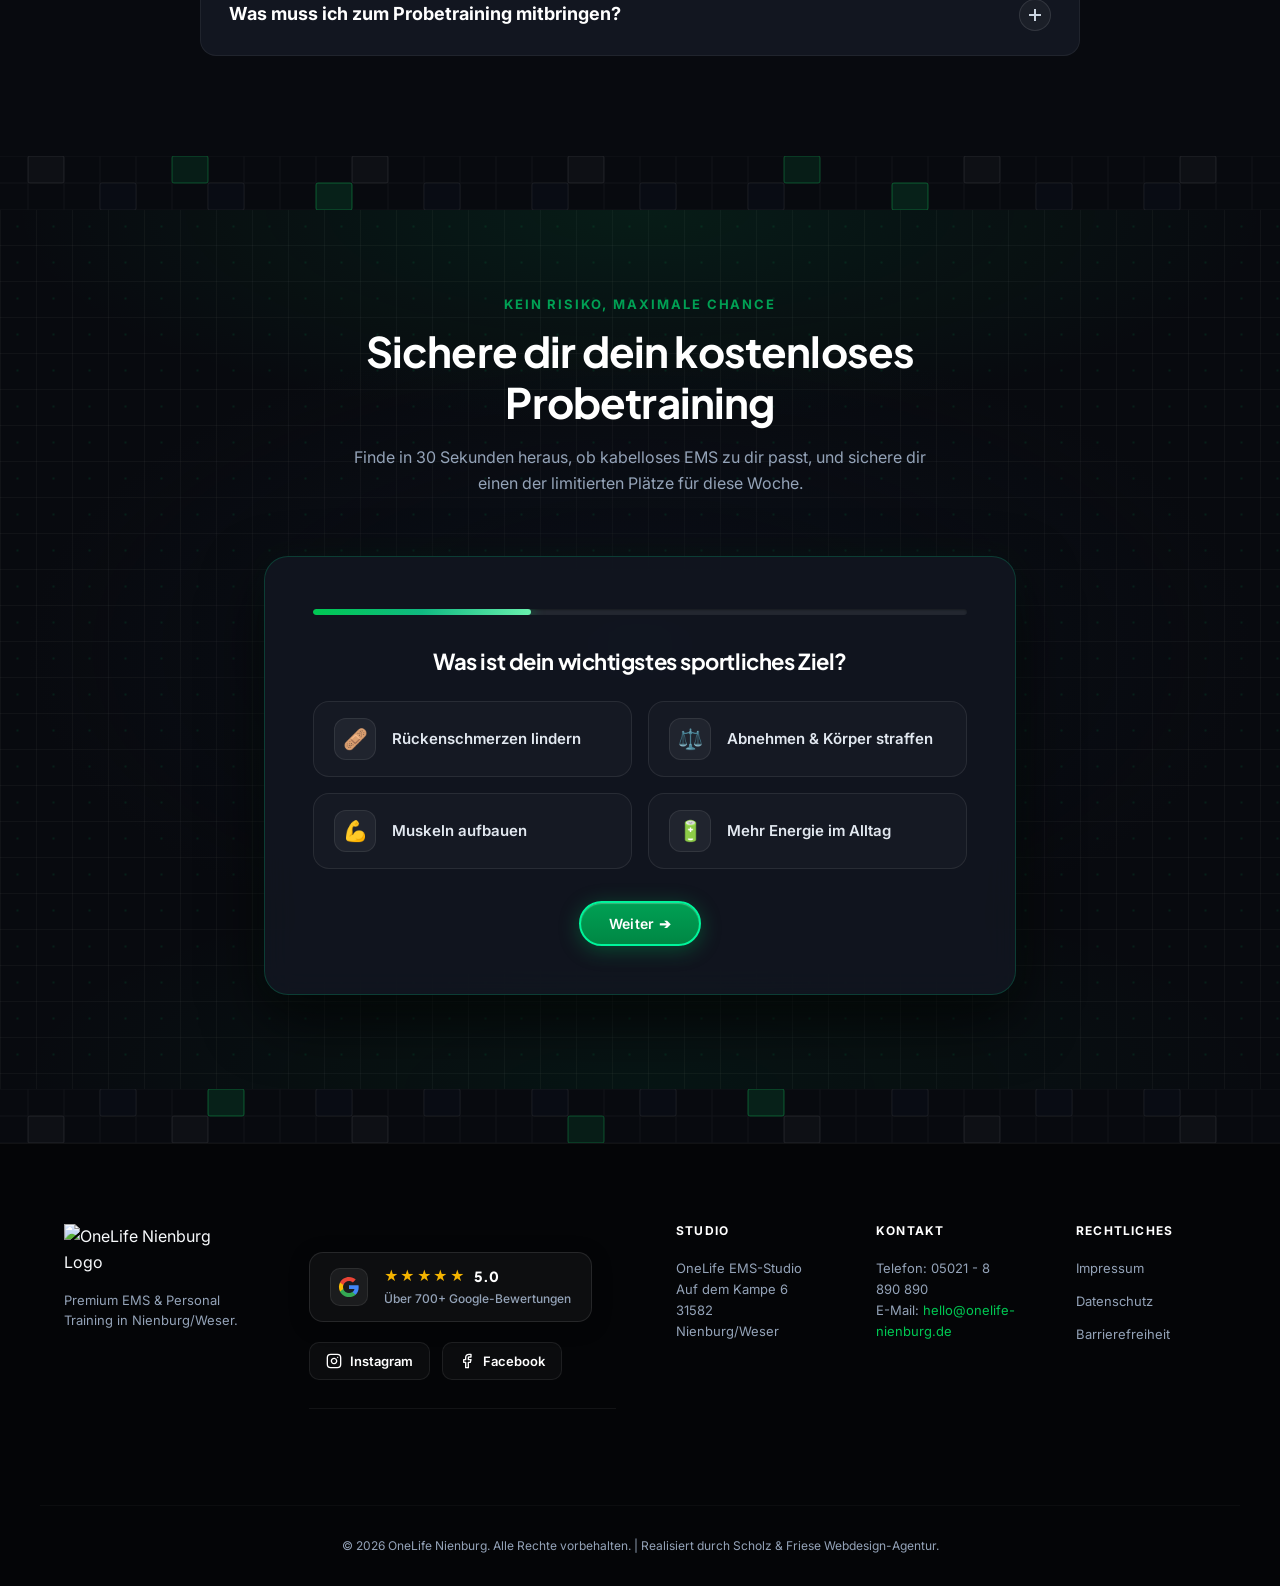
==== commit 6a82f108: "USP: Neue Kacheln CellAir Gecko IHHT & EMS/TENS Nacken-Tiefenmassage, kompakte Texte, Mobile-Bildaus" ====
--- a/index.html
+++ b/index.html
@@ -17,7 +17,7 @@
     <link href="https://fonts.googleapis.com/css2?family=Inter:wght@300;400;500;600;700;800&family=Plus+Jakarta+Sans:wght@500;600;700;800&family=Space+Grotesk:wght@600;700&display=swap" rel="stylesheet">
     
     <!-- Stylesheets -->
-    <link rel="stylesheet" href="index.css?v=3.4">
+    <link rel="stylesheet" href="index.css?v=3.8">
 
     <!-- Cloudflare Turnstile -->
     <script src="https://challenges.cloudflare.com/turnstile/v0/api.js?render=explicit" async defer></script>
@@ -139,7 +139,7 @@
                                 loop 
                                 muted 
                                 playsinline 
-                                preload="auto">
+                                preload="metadata">
                             </video>
 
                             <!-- Dezent minimalistische Video-Controls: Replay & Ton (Anti-Clutter) -->
@@ -361,7 +361,39 @@
                         </div>
                     </div>
 
-                    <!-- Feature 5: BLACKROLL Compression Boots 2.0 (Zentriert & Ausbalanciert) -->
+                    <!-- Feature 5: CellAir Gecko IHHT Sauerstoff-Zelltraining -->
+                    <div class="usp-visual-card">
+                        <div class="usp-visual-media">
+                            <img src="https://pub-b33108412309406a9a941ddc51e9a5b9.r2.dev/OneLife/new/Onelife_CellAir_Gecko_v2.webp?v=2" alt="CellAir Gecko Intervall-Sauerstofftherapie (IHHT) im OneLife Studio" class="usp-visual-img usp-img-gecko" loading="lazy">
+                        </div>
+                        <div class="usp-visual-body">
+                            <span class="usp-category-kicker">Zelltraining</span>
+                            <h3 class="usp-visual-title">CellAir® Gecko IHHT Zelltraining</h3>
+                            <p class="usp-visual-text">Höhentraining im Liegen aktiviert deine Mitochondrien für mehr Zellenergie.</p>
+                            <ul class="usp-visual-list">
+                                <li><span class="usp-check">✔</span><div class="usp-item-content"><strong>Zellkraftwerke:</strong> Aktiviert gesunde Mitochondrien</div></li>
+                                <li><span class="usp-check">✔</span><div class="usp-item-content"><strong>Höhentraining:</strong> Bis 6.500 m simuliert – ganz entspannt</div></li>
+                            </ul>
+                        </div>
+                    </div>
+
+                    <!-- Feature 6: EMS & TENS Nacken-Tiefenmassage -->
+                    <div class="usp-visual-card">
+                        <div class="usp-visual-media">
+                            <img src="https://pub-b33108412309406a9a941ddc51e9a5b9.r2.dev/OneLife/new/Onelife_Nackenmassage_v2.webp?v=2" alt="EMS und TENS Nacken-Tiefenmassage mit Juri Baron bei OneLife" class="usp-visual-img usp-img-nacken" loading="lazy">
+                        </div>
+                        <div class="usp-visual-body">
+                            <span class="usp-category-kicker">Akut-Entlastung</span>
+                            <h3 class="usp-visual-title">EMS &amp; TENS Nacken-Tiefenmassage</h3>
+                            <p class="usp-visual-text">Zielgerichtete Impulse + Wärme lösen Blockaden in 15 Minuten.</p>
+                            <ul class="usp-visual-list">
+                                <li><span class="usp-check">✔</span><div class="usp-item-content"><strong>TENS &amp; EMS:</strong> Schmerzblockade &amp; Tiefenlockerung</div></li>
+                                <li><span class="usp-check">✔</span><div class="usp-item-content"><strong>Tiefenwärme:</strong> Schnelle Befreiung bei Nacken- &amp; HWS-Schmerzen</div></li>
+                            </ul>
+                        </div>
+                    </div>
+
+                    <!-- Feature 7: BLACKROLL Compression Boots 2.0 (Zentriert & Ausbalanciert) -->
                     <div class="usp-card-blackroll-wrapper">
                         <div class="usp-visual-card usp-card-blackroll">
                             <div class="usp-blackroll-mosaic">
@@ -570,7 +602,7 @@
                     </div>
                     
                     <div class="award-video-box">
-                        <video class="award-video" id="award-main-video" poster="https://pub-b33108412309406a9a941ddc51e9a5b9.r2.dev/OneLife/award_best_performer_2024_poster.webp" playsinline preload="metadata" loop>
+                        <video class="award-video" id="award-main-video" poster="https://pub-b33108412309406a9a941ddc51e9a5b9.r2.dev/OneLife/award_best_performer_2024_poster.webp" playsinline preload="none" loop>
                             <source src="https://pub-b33108412309406a9a941ddc51e9a5b9.r2.dev/OneLife/award_best_performer_2024.mp4" type="video/mp4">
                         </video>
                         <div class="award-video-overlay" id="award-video-overlay">
@@ -615,7 +647,7 @@
                             <!-- Slide 1 -->
                             <div class="slide-card active" data-slide-index="0">
                                 <div class="video-container">
-                                    <video class="testimonial-video" preload="metadata" playsinline loop poster="https://pub-b33108412309406a9a941ddc51e9a5b9.r2.dev/OneLife/Testimonials/poster_testimonial_1.webp">
+                                    <video class="testimonial-video" preload="none" playsinline loop poster="https://pub-b33108412309406a9a941ddc51e9a5b9.r2.dev/OneLife/Testimonials/poster_testimonial_1.webp">
                                         <source src="https://pub-b33108412309406a9a941ddc51e9a5b9.r2.dev/OneLife/Testimonials/%2C%2CMein%20Ziel%20ist%20es%20%E2%80%9Ejeden%20tag%E2%80%9C%20noch%20fitter%2C%20noch%20vitaler%20und%20noch%20st%C3%A4rker%20%26%20definierter%20zu%20werde.mp4" type="video/mp4">
                                     </video>
                                     <div class="video-play-overlay">
@@ -633,7 +665,7 @@
                             <!-- Slide 2 -->
                             <div class="slide-card next" data-slide-index="1">
                                 <div class="video-container">
-                                    <video class="testimonial-video" preload="metadata" playsinline loop poster="https://pub-b33108412309406a9a941ddc51e9a5b9.r2.dev/OneLife/Testimonials/poster_testimonial_2.webp">
+                                    <video class="testimonial-video" preload="none" playsinline loop poster="https://pub-b33108412309406a9a941ddc51e9a5b9.r2.dev/OneLife/Testimonials/poster_testimonial_2.webp">
                                         <source src="https://pub-b33108412309406a9a941ddc51e9a5b9.r2.dev/OneLife/Testimonials/-12Kg%20im%20Turbomodus%20(1x%20pro%20Woche).%2C%2CEMS-Training%20im%20OneLife%20hat%20sowohl%20mein%20%C3%84u%C3%9Feres%20als%20auch%20me.mp4" type="video/mp4">
                                     </video>
                                     <div class="video-play-overlay">
@@ -651,7 +683,7 @@
                             <!-- Slide 3 -->
                             <div class="slide-card" data-slide-index="2">
                                 <div class="video-container">
-                                    <video class="testimonial-video" preload="metadata" playsinline loop poster="https://pub-b33108412309406a9a941ddc51e9a5b9.r2.dev/OneLife/Testimonials/poster_testimonial_3.webp">
+                                    <video class="testimonial-video" preload="none" playsinline loop poster="https://pub-b33108412309406a9a941ddc51e9a5b9.r2.dev/OneLife/Testimonials/poster_testimonial_3.webp">
                                         <source src="https://pub-b33108412309406a9a941ddc51e9a5b9.r2.dev/OneLife/Testimonials/Gewinnspiel%20%2B%20Krasseste%20Transformation%20seit%20bestehen%20des%20OneLife%E2%80%98s%20%F0%9F%98%B3%F0%9F%A4%A9%F0%9F%92%AALukas%20hat%E2%80%99s%20allen%20gezei.mp4" type="video/mp4">
                                     </video>
                                     <div class="video-play-overlay">
@@ -669,7 +701,7 @@
                             <!-- Slide 4 -->
                             <div class="slide-card" data-slide-index="3">
                                 <div class="video-container">
-                                    <video class="testimonial-video" preload="metadata" playsinline loop poster="https://pub-b33108412309406a9a941ddc51e9a5b9.r2.dev/OneLife/Testimonials/poster_testimonial_4.webp">
+                                    <video class="testimonial-video" preload="none" playsinline loop poster="https://pub-b33108412309406a9a941ddc51e9a5b9.r2.dev/OneLife/Testimonials/poster_testimonial_4.webp">
                                         <source src="https://pub-b33108412309406a9a941ddc51e9a5b9.r2.dev/OneLife/Testimonials/Hallo%20liebe%20OneLife%20%2B%20Fitness-Family%2C%20%F0%9F%A4%A9%F0%9F%92%AA%E2%9A%A1%EF%B8%8F%F0%9F%94%8B%F0%9F%94%8CIm%20heutigen%20%E2%80%9EReel%E2%80%9C%20seht%20ihr%20eine%20%E2%80%9EKundenstimme%E2%80%9C%20.mp4" type="video/mp4">
                                     </video>
                                     <div class="video-play-overlay">
@@ -687,7 +719,7 @@
                             <!-- Slide 5 -->
                             <div class="slide-card prev" data-slide-index="4">
                                 <div class="video-container">
-                                    <video class="testimonial-video" preload="metadata" playsinline loop poster="https://pub-b33108412309406a9a941ddc51e9a5b9.r2.dev/OneLife/Testimonials/poster_testimonial_5.webp">
+                                    <video class="testimonial-video" preload="none" playsinline loop poster="https://pub-b33108412309406a9a941ddc51e9a5b9.r2.dev/OneLife/Testimonials/poster_testimonial_5.webp">
                                         <source src="https://pub-b33108412309406a9a941ddc51e9a5b9.r2.dev/OneLife/Testimonials/%F0%9F%98%B3%F0%9F%98%B1%F0%9F%98%B3%F0%9F%98%B1%F0%9F%98%B3%F0%9F%98%B1%F0%9F%98%B3%F0%9F%98%B1%F0%9F%98%B3%F0%9F%98%B1%F0%9F%98%B3%F0%9F%98%B1-2%EF%B8%8F%E2%83%A37%EF%B8%8F%E2%83%A3kg%20in%20nur%206%EF%B8%8F%E2%83%A3Monaten%20bzw.%20In%20sage%20un%20schreibe%20nur%2024%20Personaltrai.mp4" type="video/mp4">
                                     </video>
                                     <div class="video-play-overlay">
@@ -1719,6 +1751,6 @@
     </div>
 
     <!-- JavaScript files -->
-    <script src="index.js?v=2.9"></script>
+    <script src="index.js?v=3.0"></script>
 </body>
 </html>
--- a/index.css
+++ b/index.css
@@ -2346,6 +2346,14 @@
     object-position: center 15% !important;
 }
 
+.usp-img-gecko {
+    object-position: center 20% !important;
+}
+
+.usp-img-nacken {
+    object-position: center 25% !important;
+}
+
 .usp-visual-card:hover .usp-visual-img {
     transform: scale(1.05);
 }
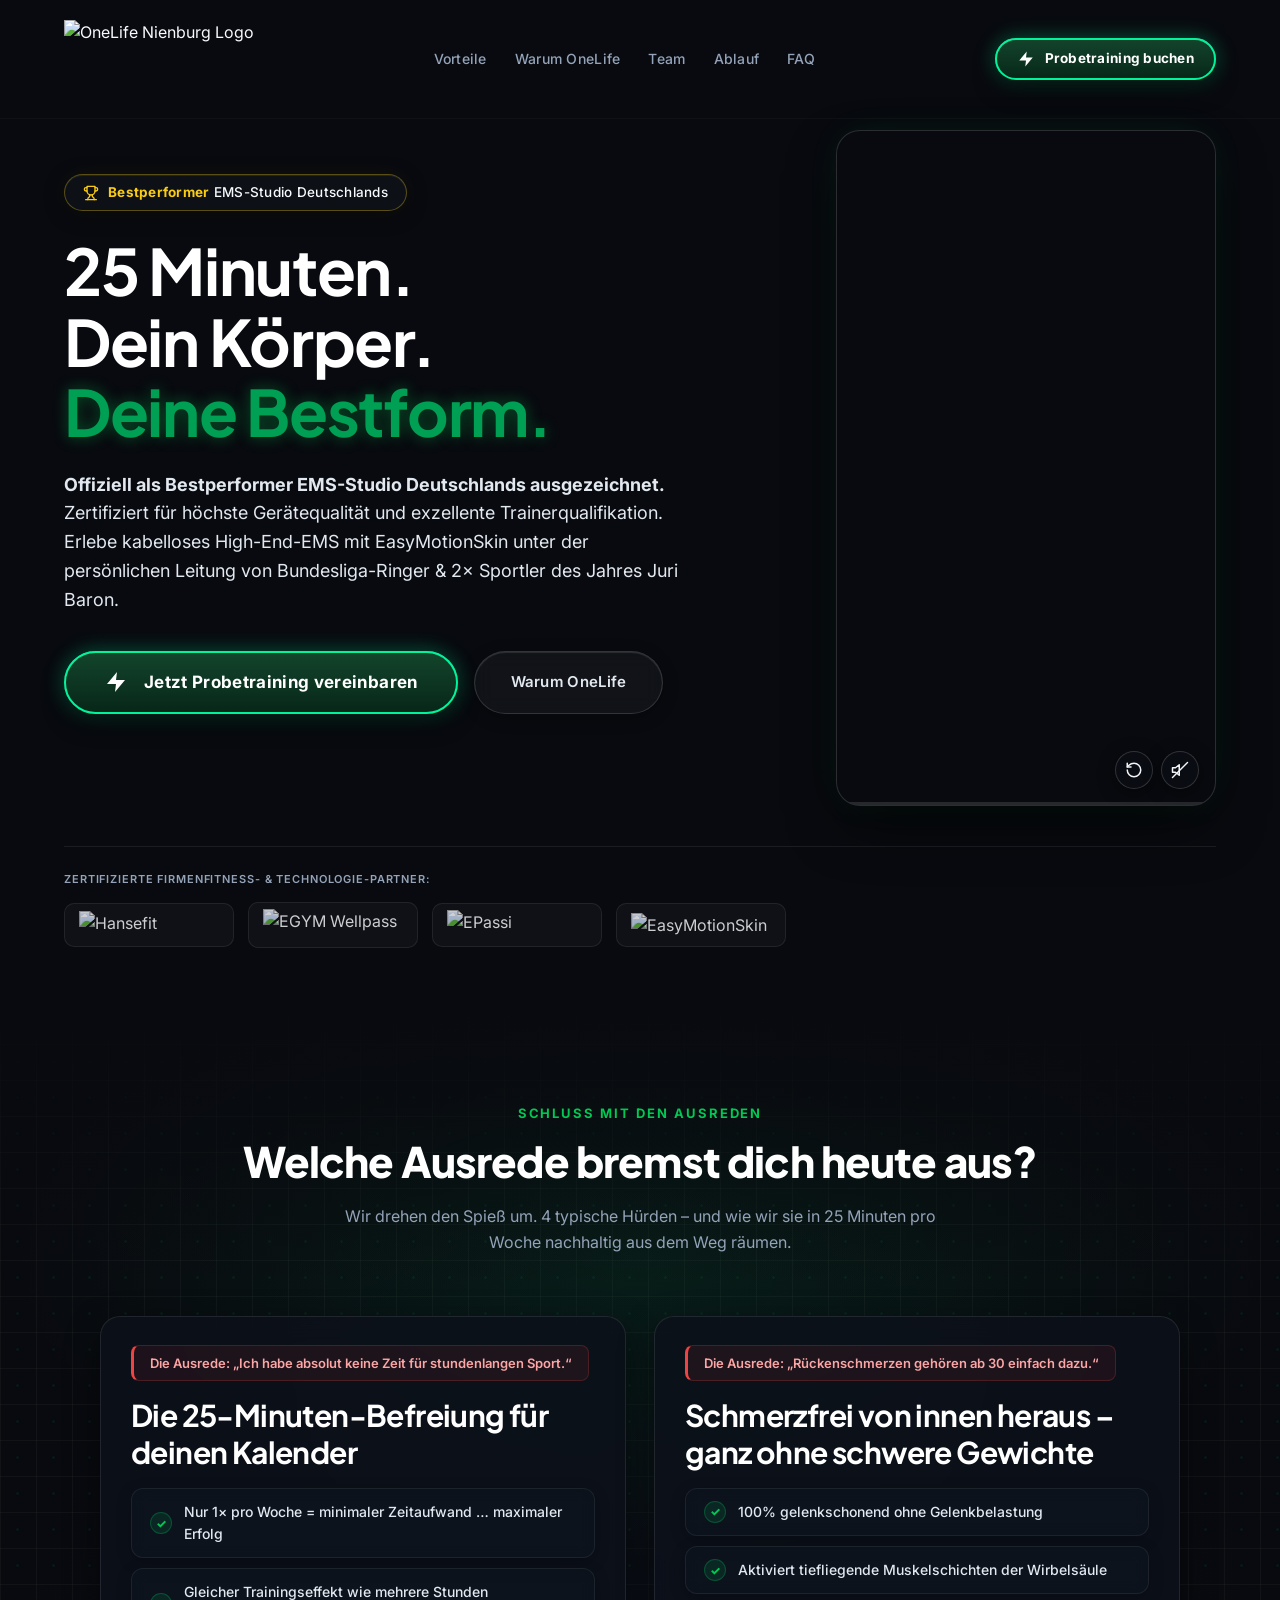
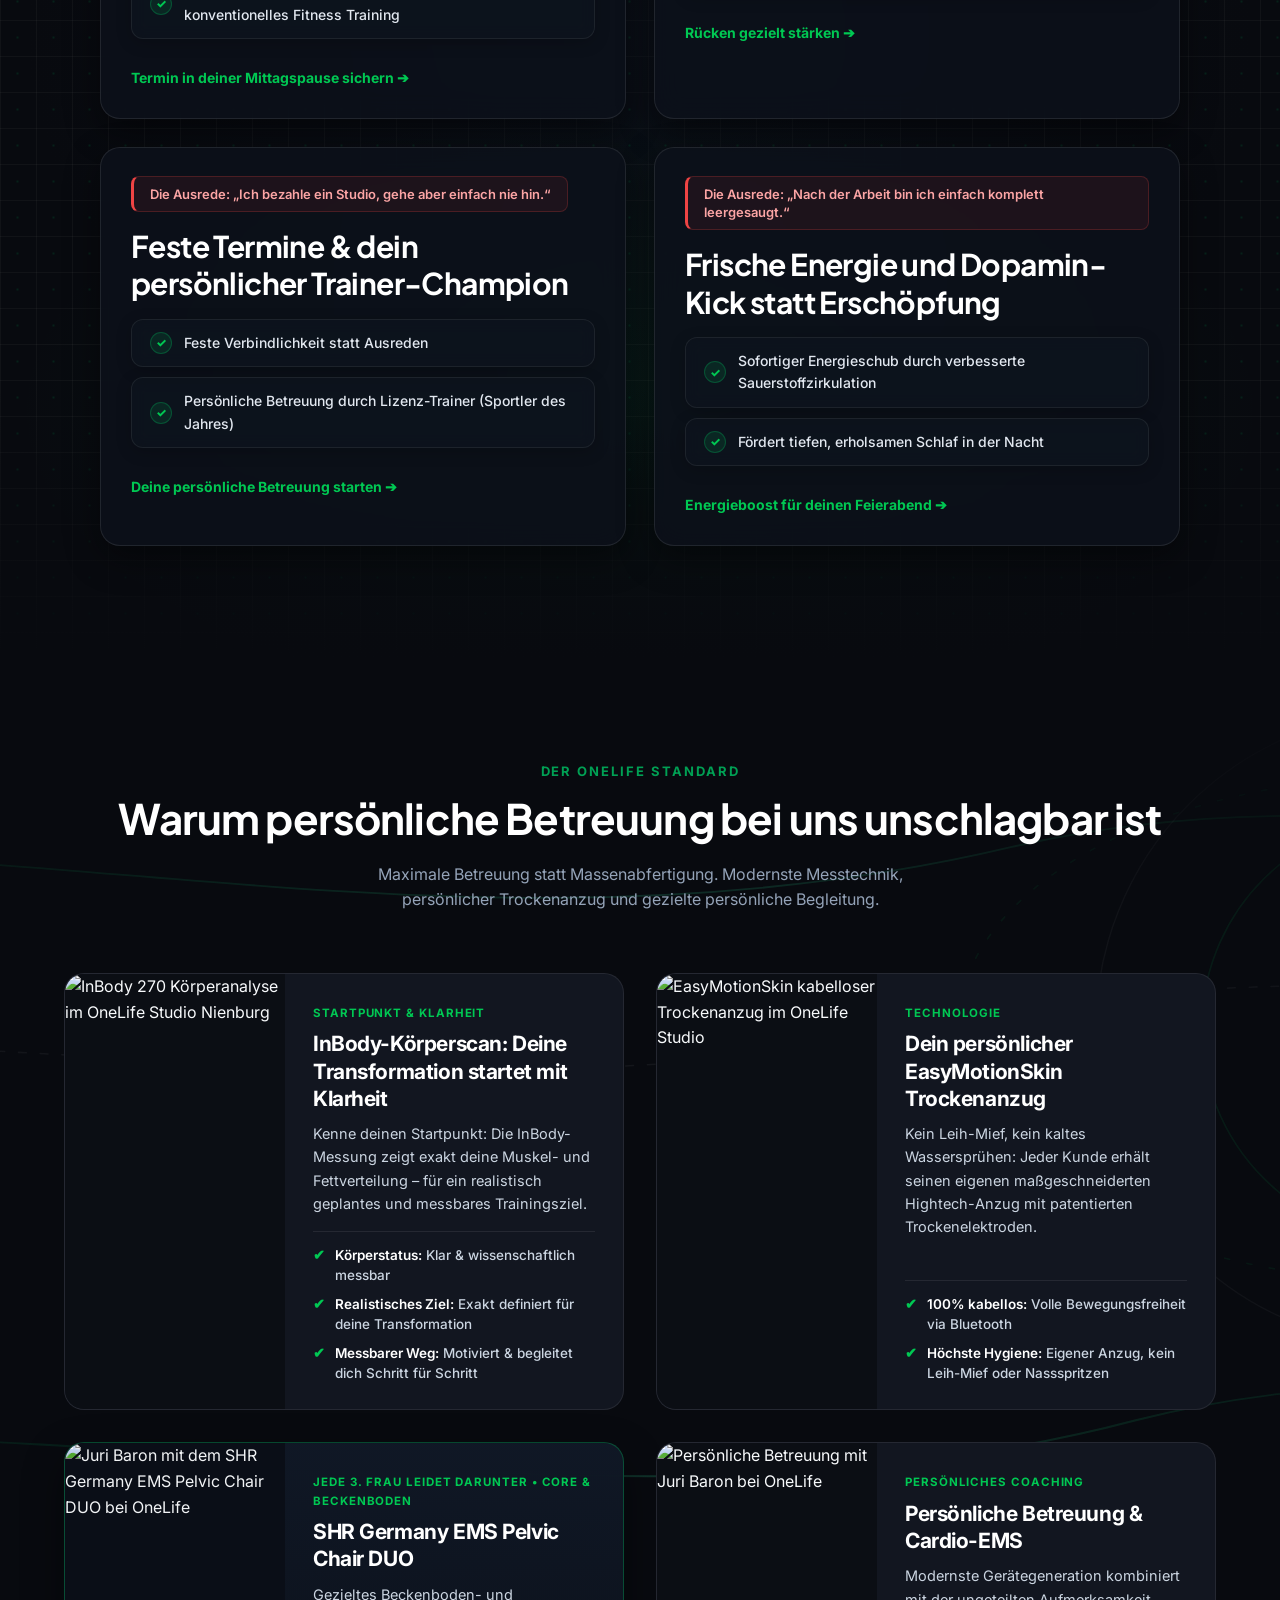
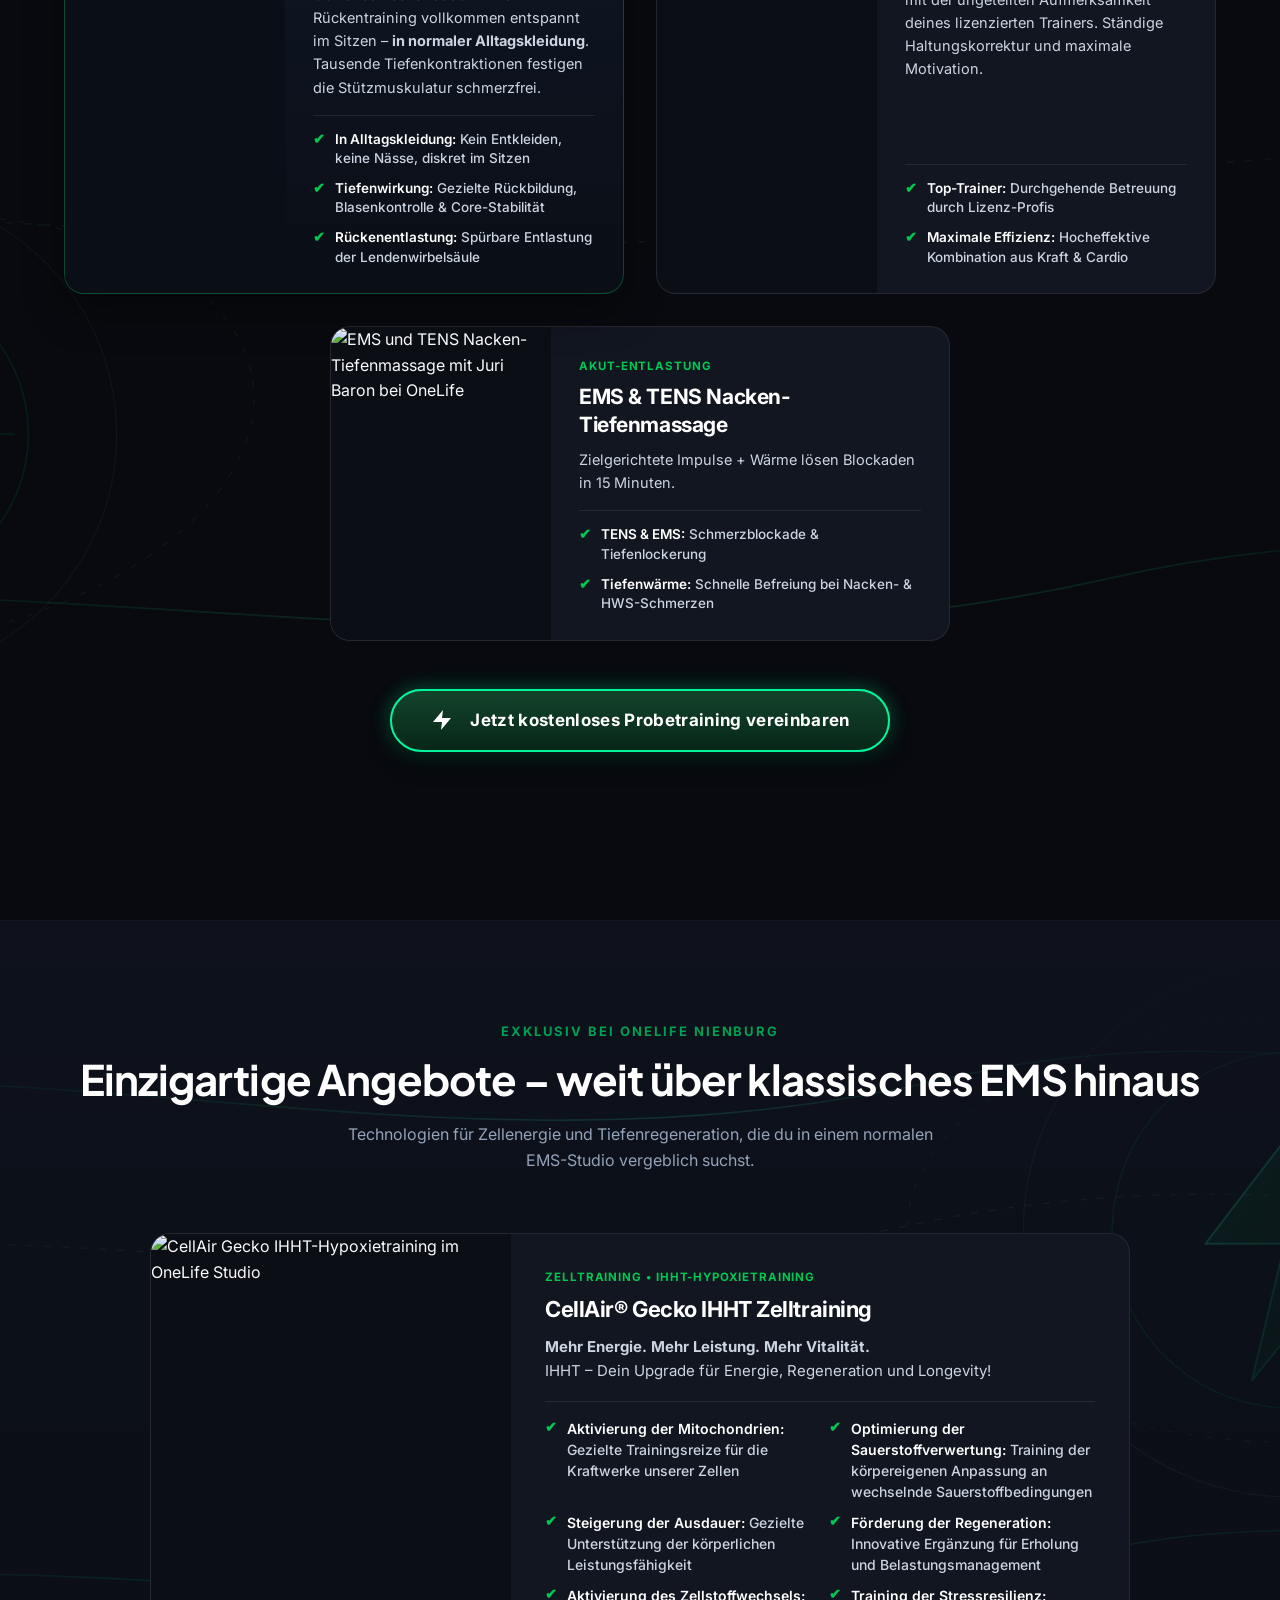
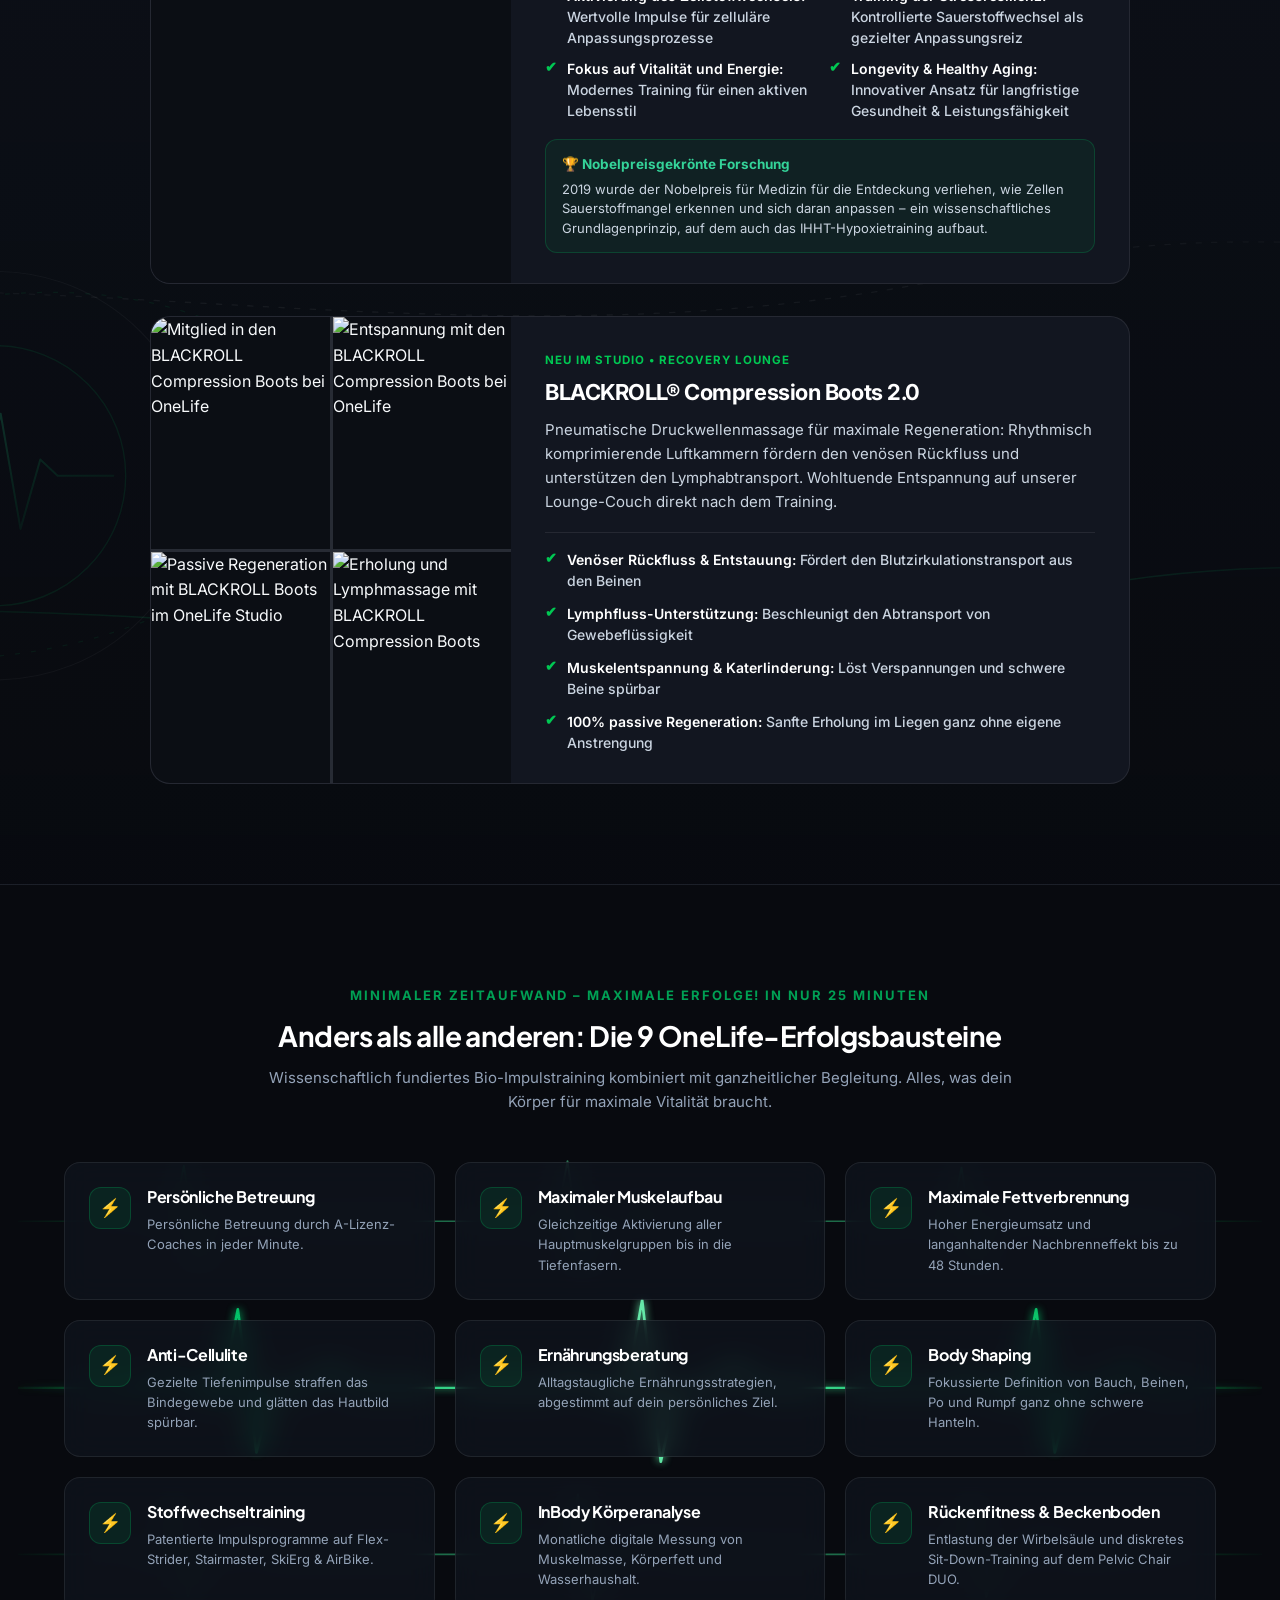
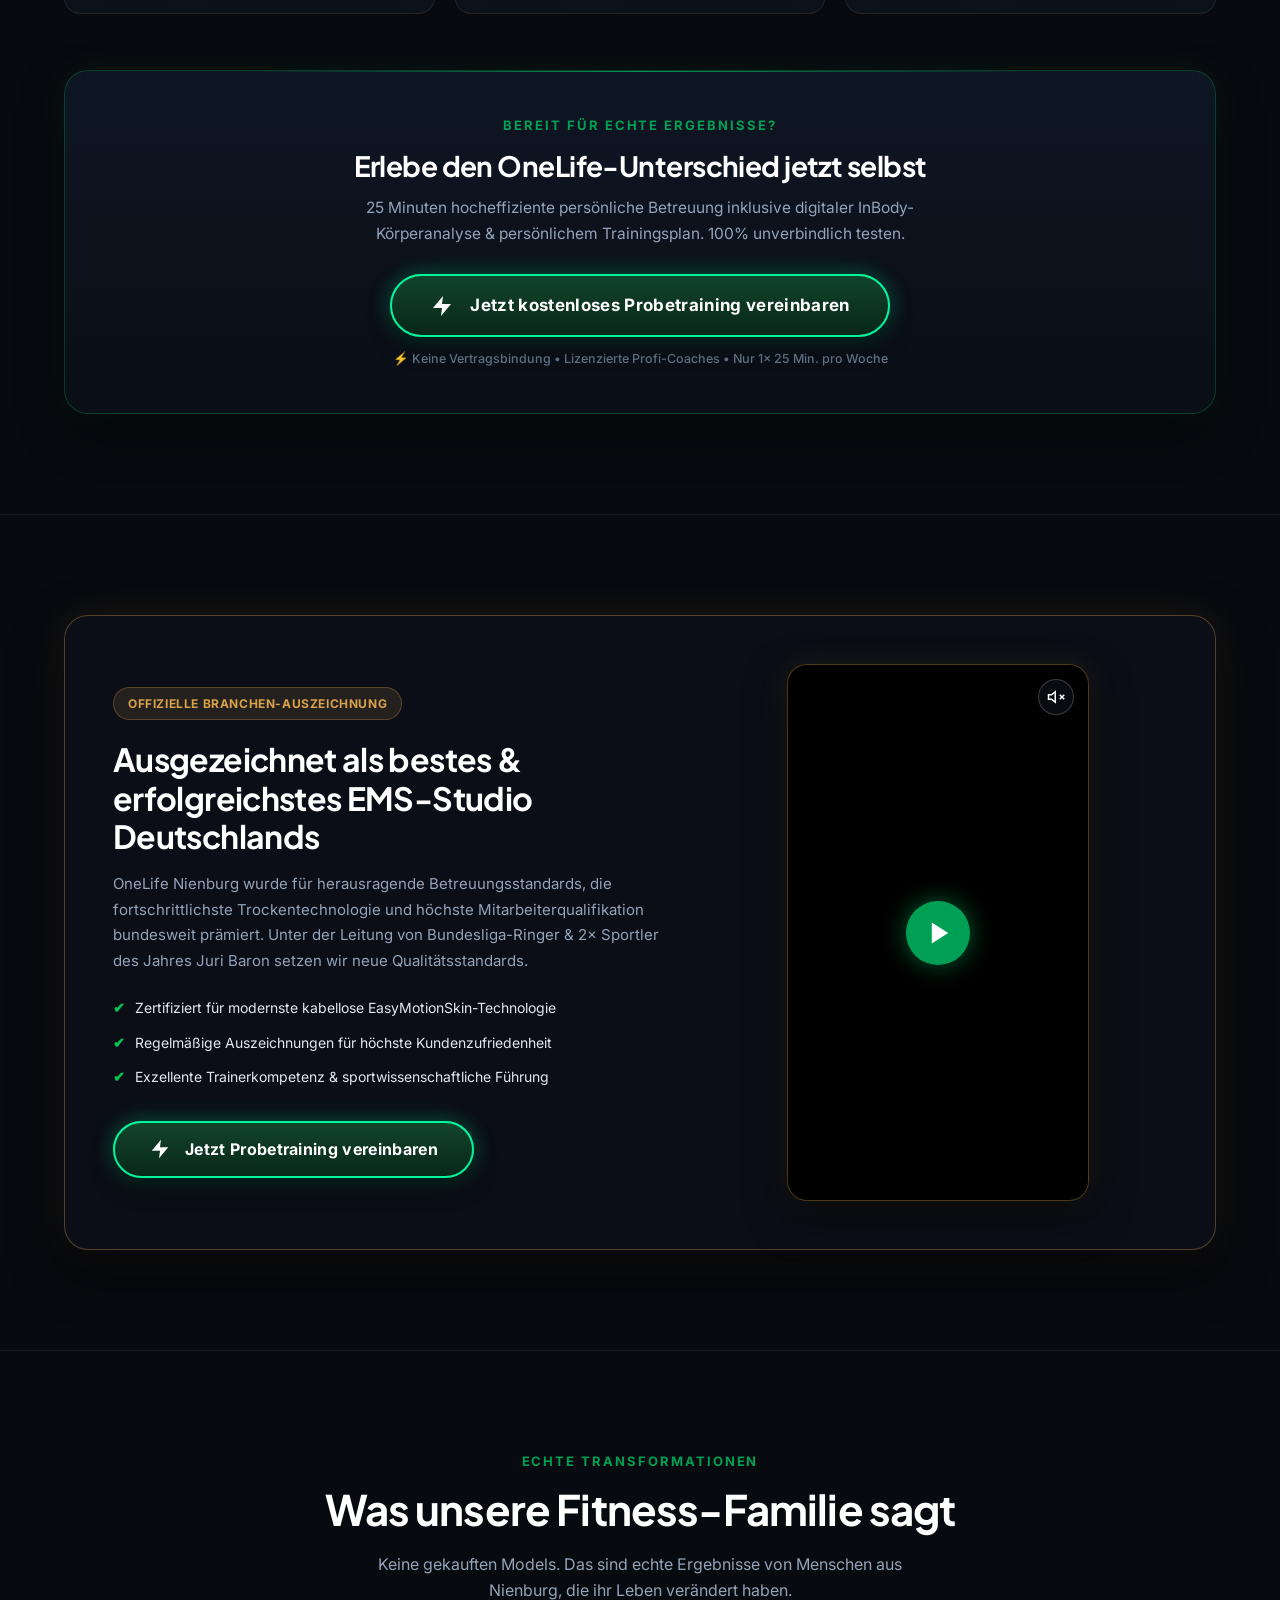
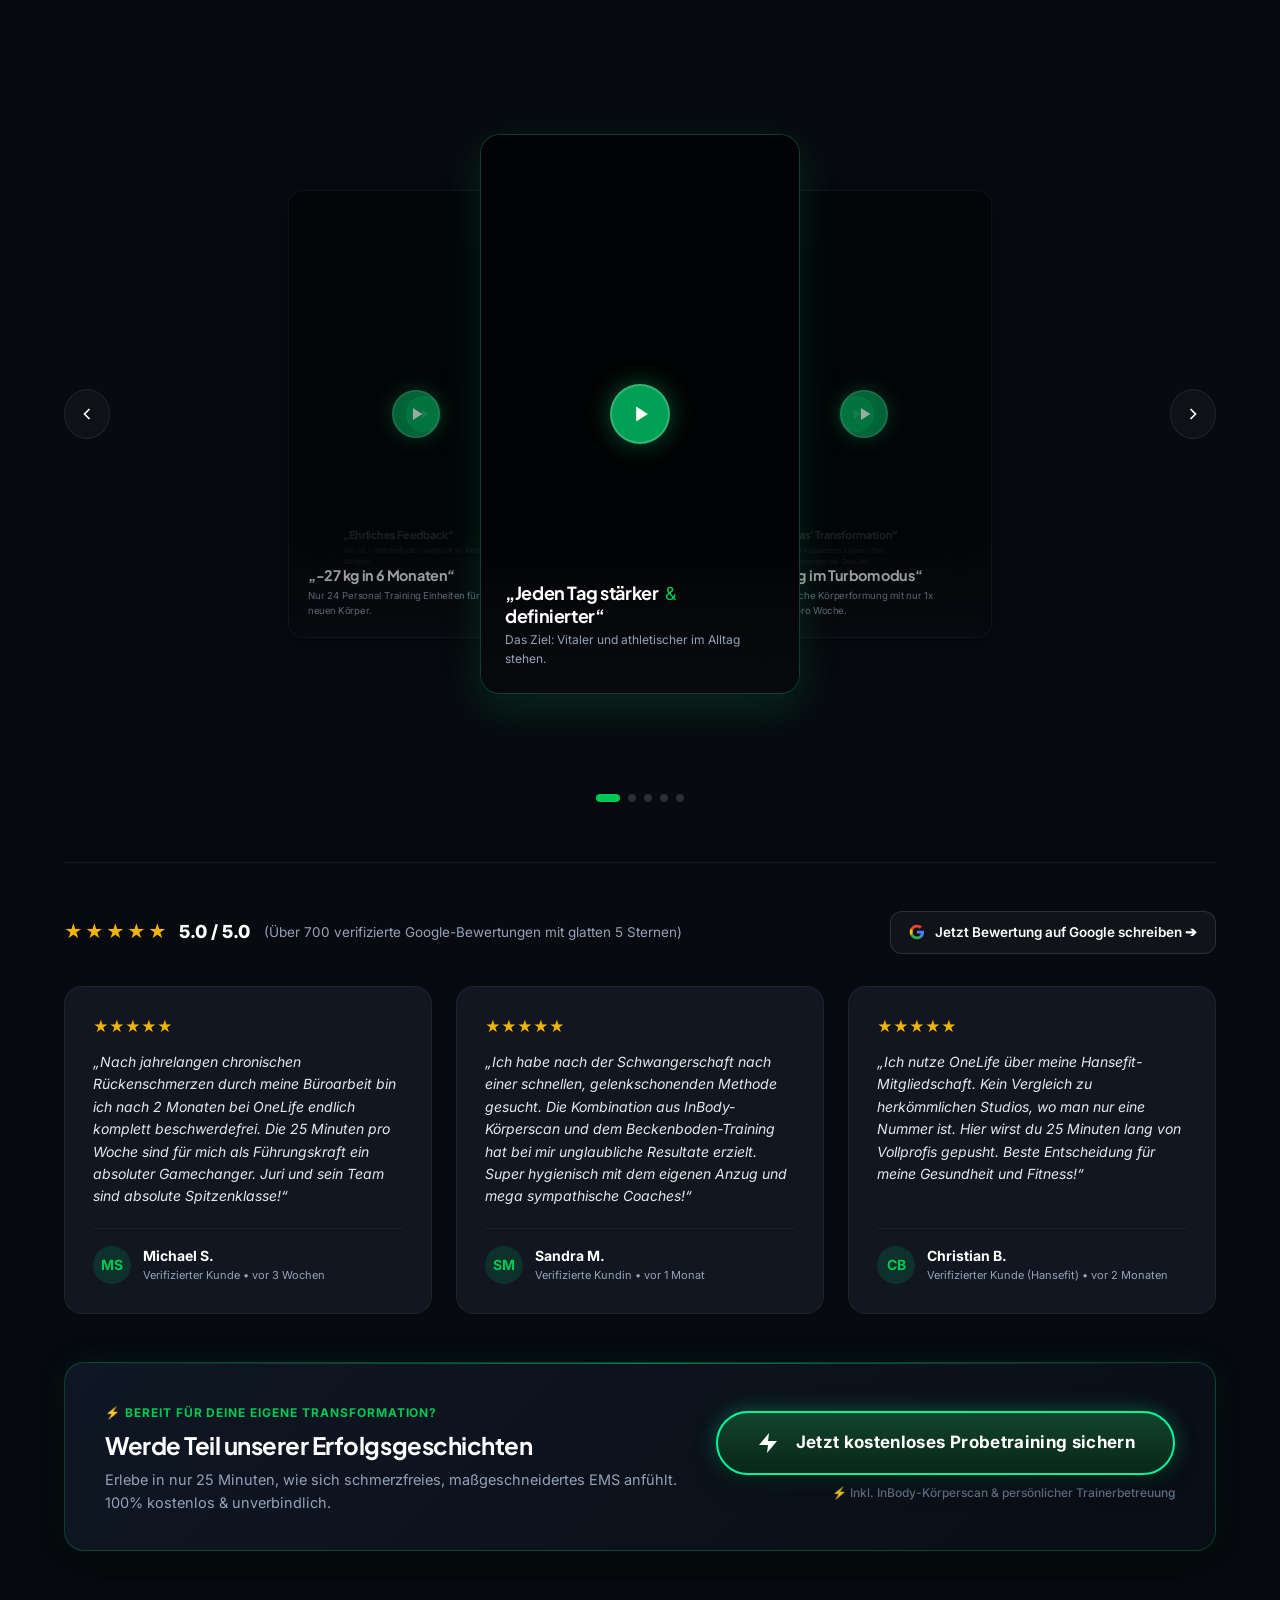
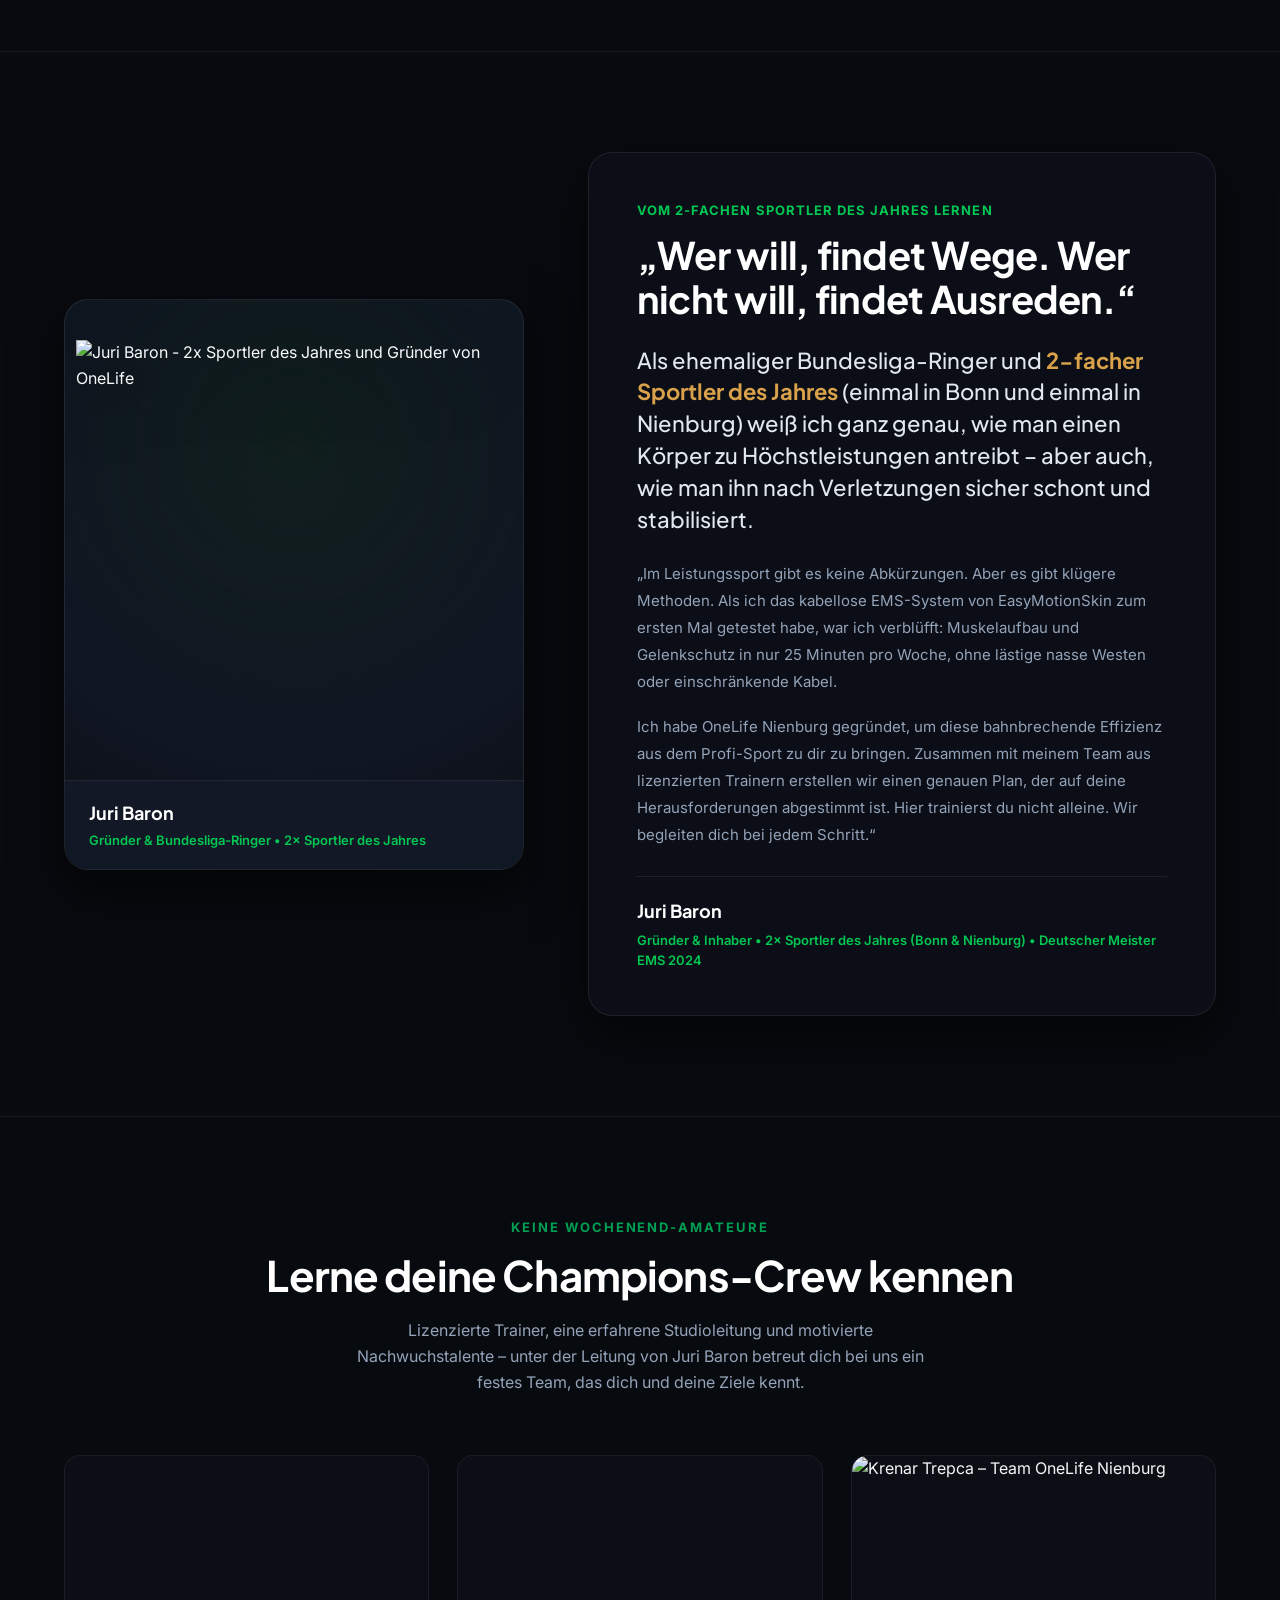
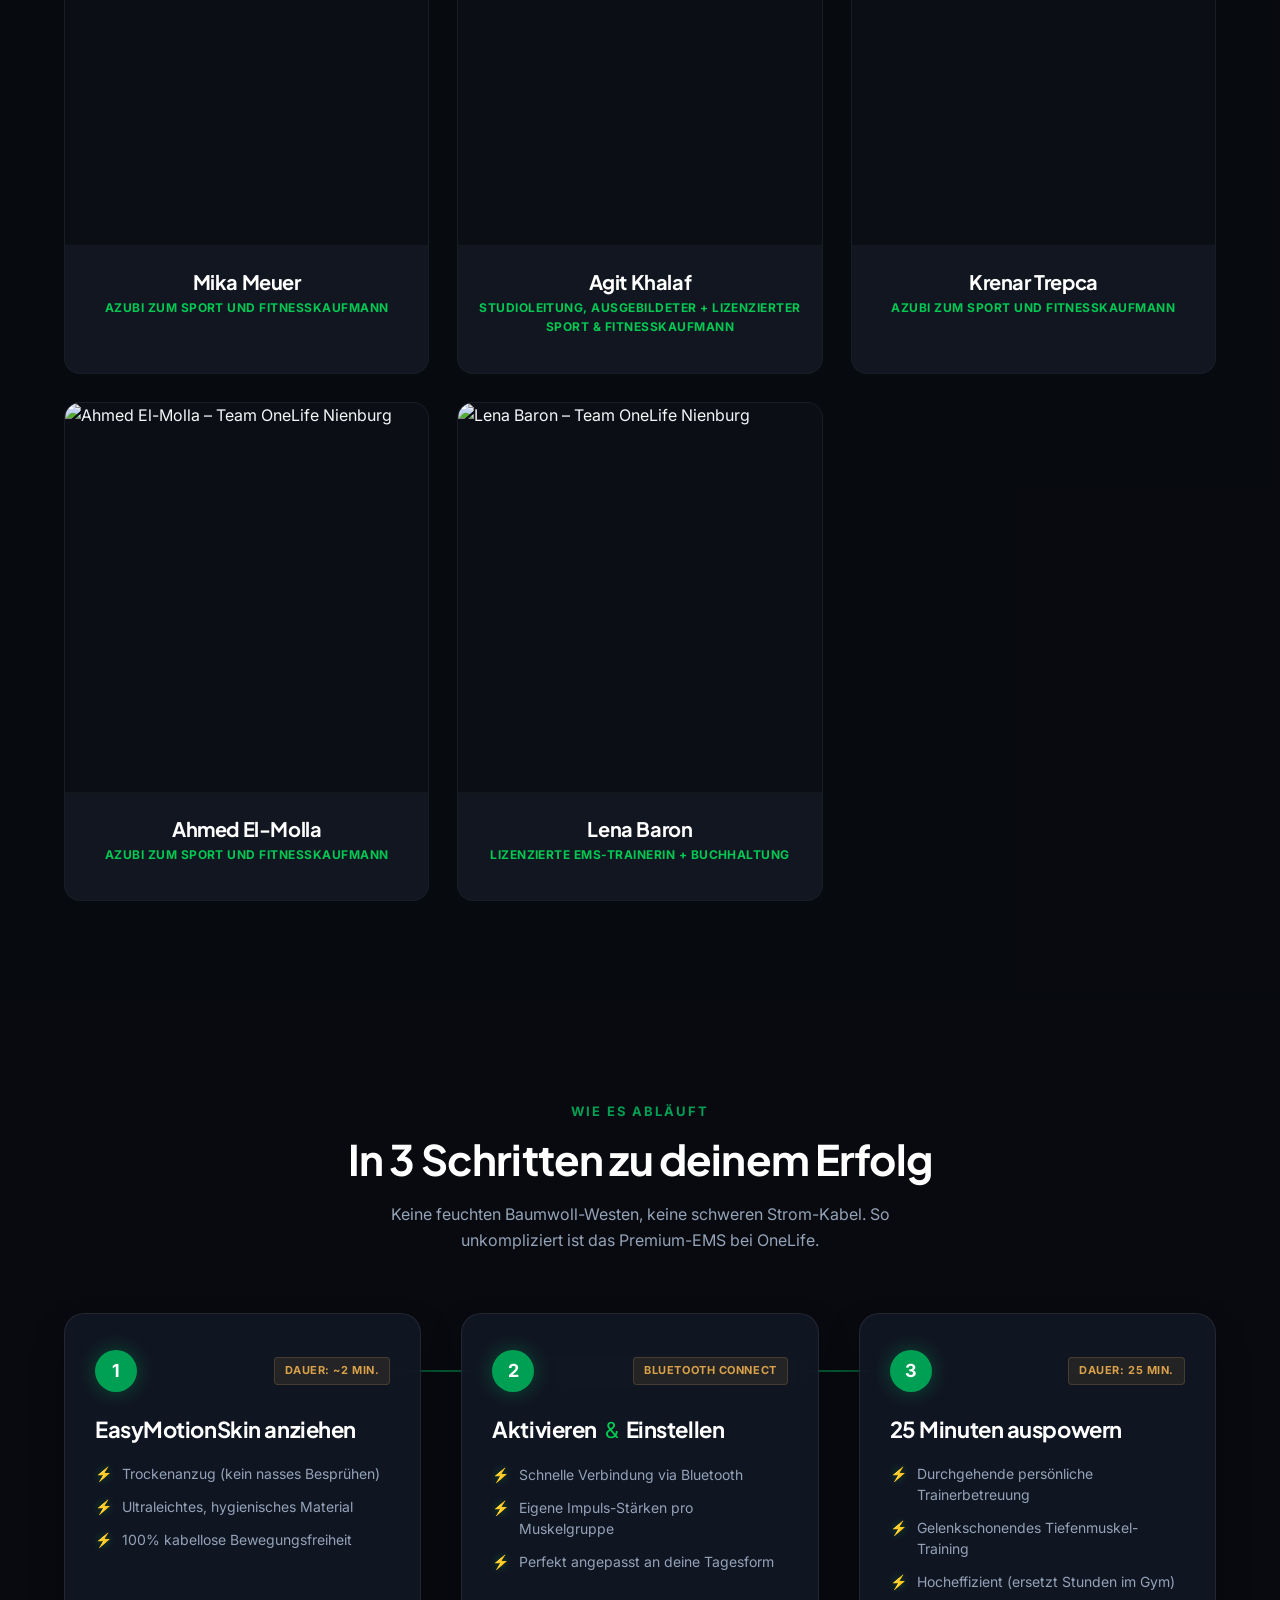
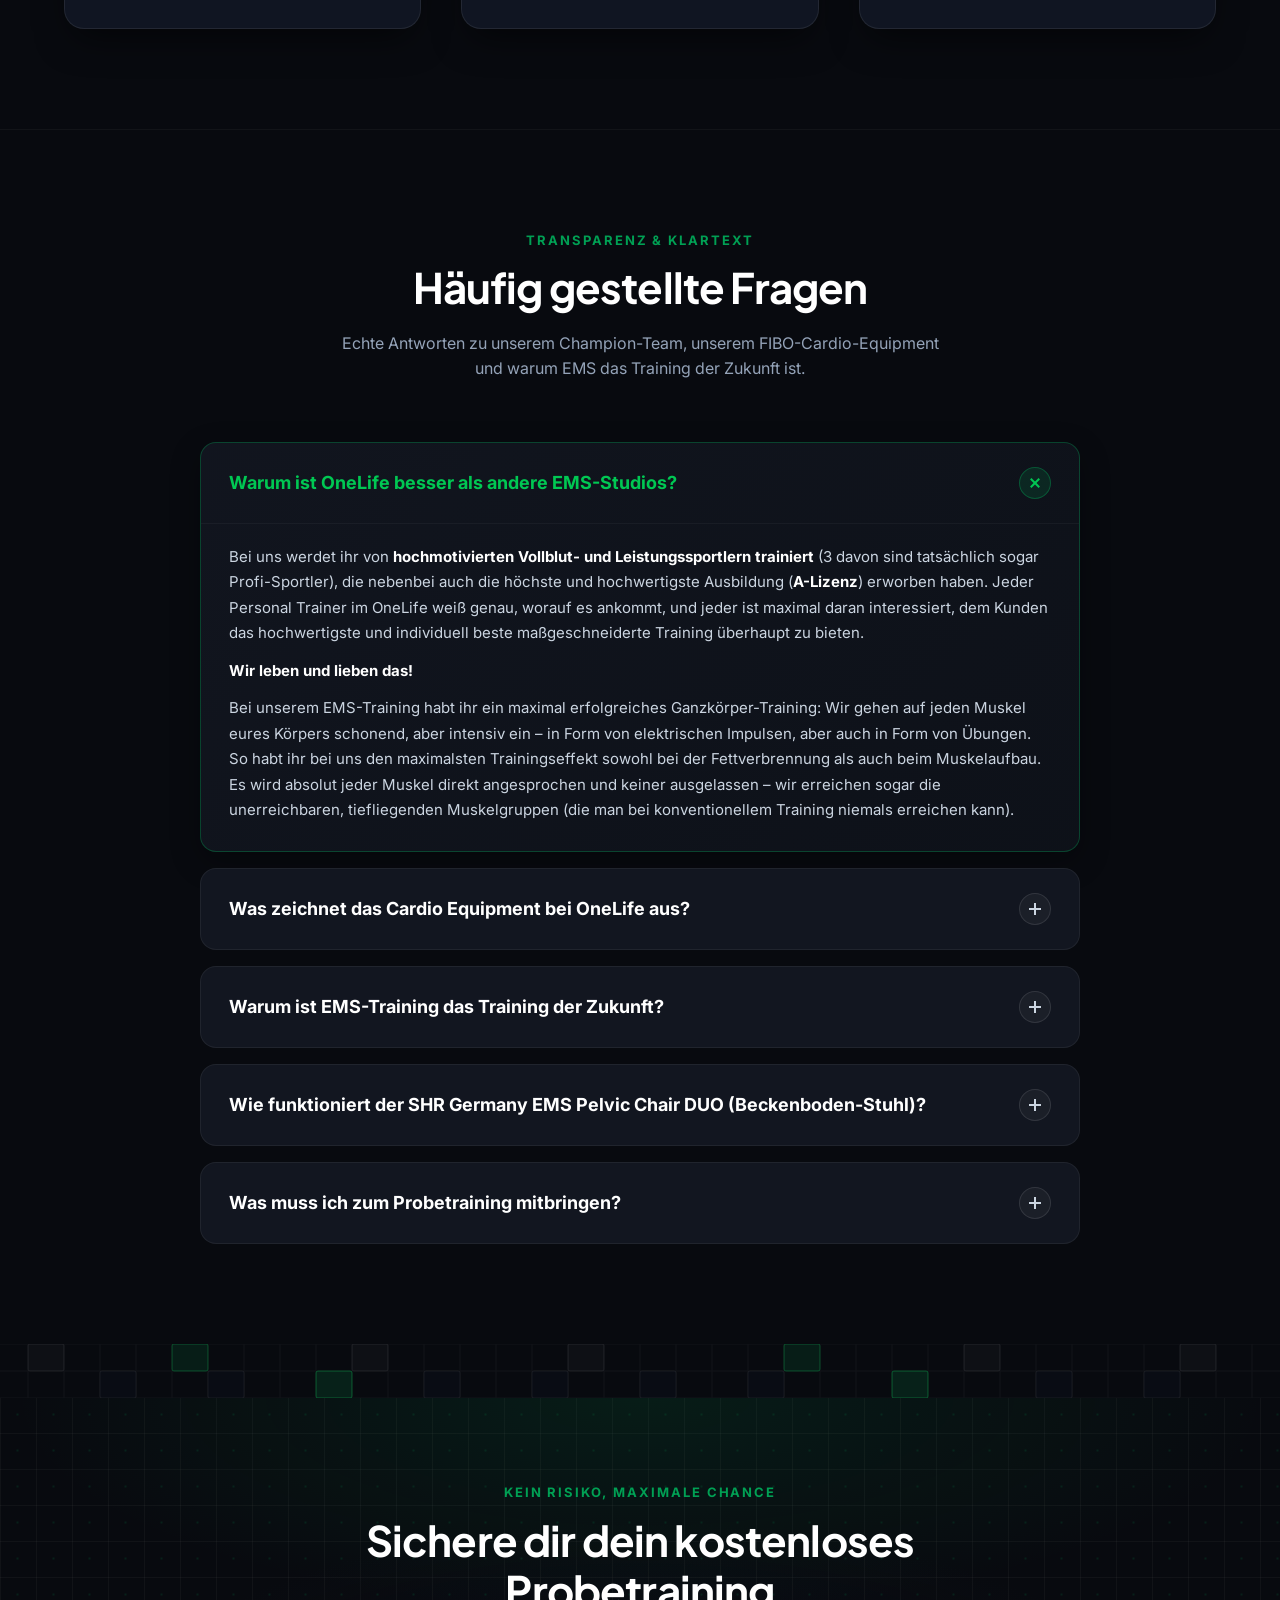
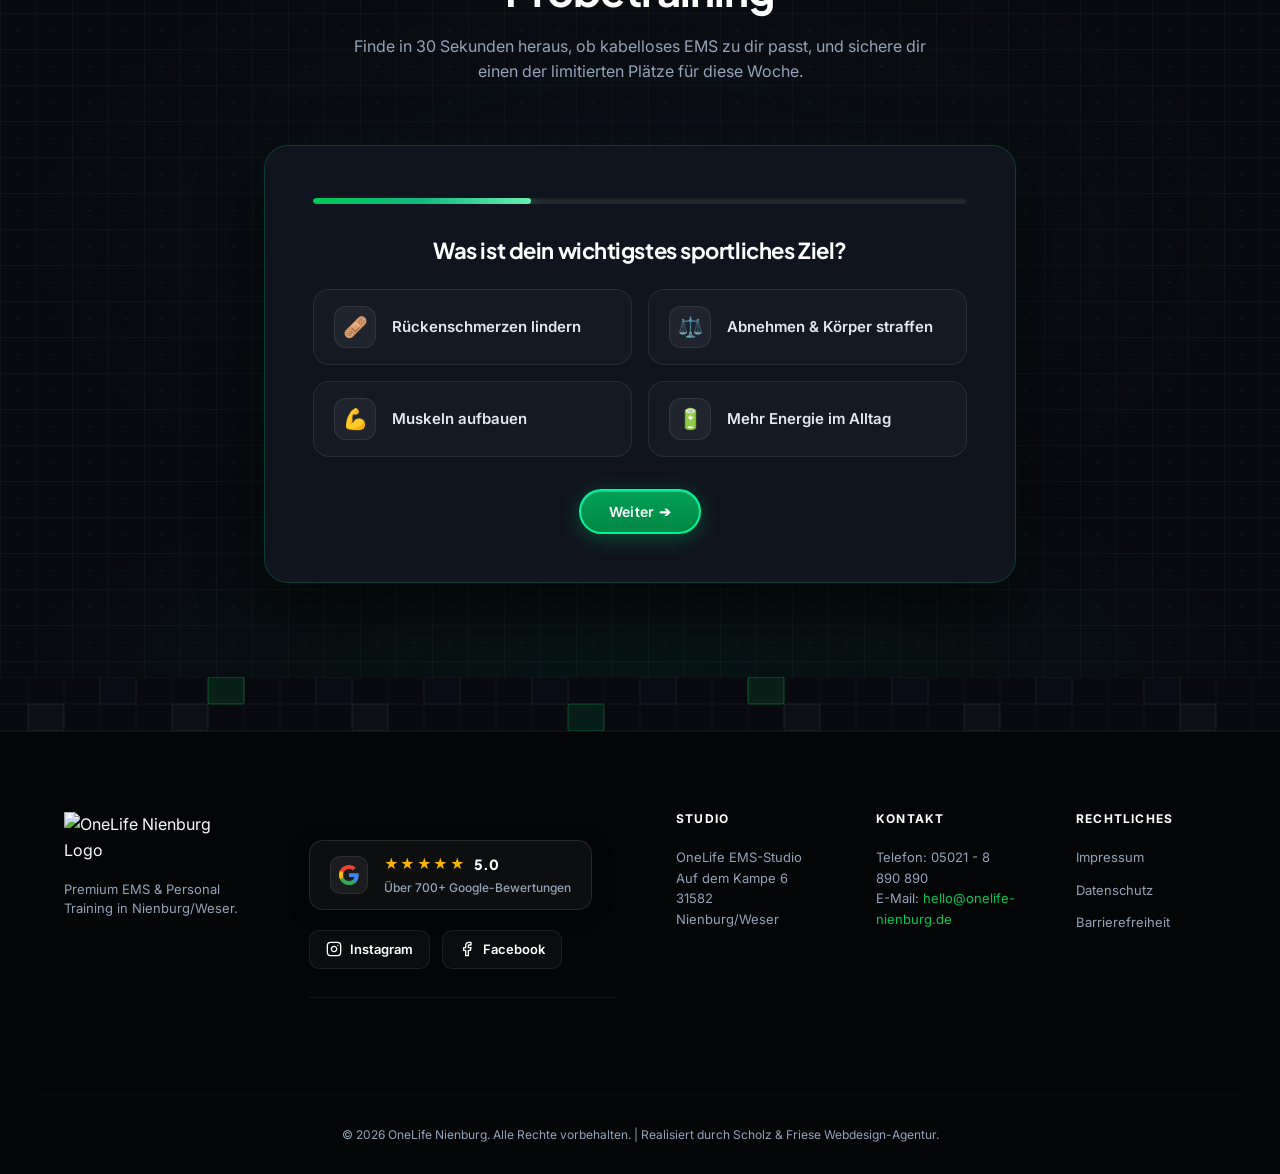
==== commit cb83cda4: "feat(specials): Eigener Abschnitt für IHHT & BLACKROLL, dezentes Vektor-Hintergrunddesign & Alexande" ====
--- a/index.html
+++ b/index.html
@@ -17,7 +17,7 @@
     <link href="https://fonts.googleapis.com/css2?family=Inter:wght@300;400;500;600;700;800&family=Plus+Jakarta+Sans:wght@500;600;700;800&family=Space+Grotesk:wght@600;700&display=swap" rel="stylesheet">
     
     <!-- Stylesheets -->
-    <link rel="stylesheet" href="index.css?v=3.8">
+    <link rel="stylesheet" href="index.css?v=4.3">
 
     <!-- Cloudflare Turnstile -->
     <script src="https://challenges.cloudflare.com/turnstile/v0/api.js?render=explicit" async defer></script>
@@ -287,6 +287,90 @@
 
         <!-- USPs Section (Der OneLife Standard - Clean mit Bildern) -->
         <section class="usps-section" id="usps">
+            <div class="special-offers-bg-pattern" aria-hidden="true">
+                <svg class="special-offers-svg" viewBox="0 0 1440 1200" fill="none" xmlns="http://www.w3.org/2000/svg" preserveAspectRatio="xMidYMid slice">
+                    <defs>
+                        <linearGradient id="uspsStreamGrad" x1="0%" y1="0%" x2="100%" y2="0%">
+                            <stop offset="0%" stop-color="#00A054" stop-opacity="0"/>
+                            <stop offset="22%" stop-color="#00A054" stop-opacity="0.14"/>
+                            <stop offset="50%" stop-color="#34D399" stop-opacity="0.22"/>
+                            <stop offset="78%" stop-color="#00A054" stop-opacity="0.12"/>
+                            <stop offset="100%" stop-color="#00A054" stop-opacity="0"/>
+                        </linearGradient>
+                        <linearGradient id="uspsWhiteStream" x1="0%" y1="0%" x2="100%" y2="0%">
+                            <stop offset="0%" stop-color="#FFFFFF" stop-opacity="0"/>
+                            <stop offset="30%" stop-color="#FFFFFF" stop-opacity="0.06"/>
+                            <stop offset="70%" stop-color="#FFFFFF" stop-opacity="0.05"/>
+                            <stop offset="100%" stop-color="#FFFFFF" stop-opacity="0"/>
+                        </linearGradient>
+                        <linearGradient id="uspsMotifFill" x1="0%" y1="0%" x2="100%" y2="100%">
+                            <stop offset="0%" stop-color="#00A054" stop-opacity="0.11"/>
+                            <stop offset="60%" stop-color="#00A054" stop-opacity="0.05"/>
+                            <stop offset="100%" stop-color="#34D399" stop-opacity="0.015"/>
+                        </linearGradient>
+                        <linearGradient id="uspsMotifStroke" x1="0%" y1="0%" x2="100%" y2="100%">
+                            <stop offset="0%" stop-color="#34D399" stop-opacity="0.28"/>
+                            <stop offset="70%" stop-color="#00A054" stop-opacity="0.14"/>
+                            <stop offset="100%" stop-color="#00A054" stop-opacity="0.04"/>
+                        </linearGradient>
+                    </defs>
+
+                    <!-- Fließende Bio-Impuls- & Energielinien über die gesamte Breite -->
+                    <g stroke-linecap="round">
+                        <path d="M -80,140 C 260,80 580,210 960,120 C 1200,65 1380,145 1540,105" stroke="url(#uspsStreamGrad)" stroke-width="1.2"/>
+                        <path d="M -100,260 C 220,210 560,310 920,235 C 1220,170 1400,255 1560,220" stroke="url(#uspsWhiteStream)" stroke-width="1" stroke-dasharray="5 9"/>
+                        <path d="M -60,520 C 310,455 680,585 1040,490 C 1280,430 1440,515 1580,475" stroke="url(#uspsStreamGrad)" stroke-width="1.25"/>
+                        <path d="M -120,760 C 250,705 600,815 980,730 C 1240,670 1420,750 1580,710" stroke="url(#uspsWhiteStream)" stroke-width="1" stroke-dasharray="4 8"/>
+                        <path d="M -80,1010 C 280,945 640,1065 1020,980 C 1280,920 1450,1000 1580,960" stroke="url(#uspsStreamGrad)" stroke-width="1.15"/>
+                    </g>
+
+                    <!-- Großes asymmetrisches EMS Bio-Impuls- & Blitz-Motiv (Oben Rechts) -->
+                    <g transform="translate(1030, 85) scale(1.05)">
+                        <ellipse cx="180" cy="145" rx="280" ry="155" stroke="#00A054" stroke-opacity="0.10" stroke-width="1" stroke-dasharray="4 10"/>
+                        <circle cx="180" cy="145" r="195" stroke="#FFFFFF" stroke-opacity="0.045" stroke-width="0.9"/>
+                        <circle cx="180" cy="145" r="130" stroke="#00A054" stroke-opacity="0.12" stroke-width="1"/>
+                        <path d="M 210,35 L 118,155 H 176 L 152,255 L 252,132 H 192 Z"
+                              fill="url(#uspsMotifFill)"
+                              stroke="url(#uspsMotifStroke)"
+                              stroke-width="1.35"
+                              stroke-linejoin="round"/>
+                    </g>
+
+                    <!-- Zweites organisches Motiv: Bio-Impulswelle im Ring (Unten Links) -->
+                    <g transform="translate(45, 720) scale(0.95)">
+                        <ellipse cx="190" cy="175" rx="260" ry="145" transform="rotate(-8 190 175)" stroke="#00A054" stroke-opacity="0.11" stroke-width="1" stroke-dasharray="4 9"/>
+                        <circle cx="190" cy="175" r="165" stroke="#FFFFFF" stroke-opacity="0.045" stroke-width="0.9"/>
+                        <circle cx="190" cy="175" r="105" stroke="#00A054" stroke-opacity="0.14" stroke-width="1.1"/>
+                        <path d="M 95,175 H 145 L 160,145 L 176,208 L 194,125 L 210,218 L 226,162 L 240,175 H 285"
+                              stroke="url(#uspsMotifStroke)"
+                              stroke-width="1.6"
+                              stroke-linecap="round"
+                              stroke-linejoin="round"/>
+                    </g>
+
+                    <!-- Kleiner entfernter Impuls-Akzent (Mitte Rechts) -->
+                    <g transform="translate(1285, 620) scale(0.45)">
+                        <circle cx="80" cy="80" r="70" stroke="#00A054" stroke-opacity="0.14" stroke-width="1.5" stroke-dasharray="5 9"/>
+                        <path d="M 92,30 L 52,82 H 78 L 68,130 L 112,74 H 84 Z"
+                              fill="url(#uspsMotifFill)"
+                              stroke="url(#uspsMotifStroke)"
+                              stroke-width="1.8"
+                              stroke-linejoin="round"/>
+                    </g>
+
+                    <!-- Dezente architektonische Fadenkreuze (+) -->
+                    <g stroke="#FFFFFF" stroke-opacity="0.09" stroke-width="1">
+                        <line x1="180" y1="220" x2="180" y2="234"/>
+                        <line x1="173" y1="227" x2="187" y2="227"/>
+                        <line x1="1260" y1="450" x2="1260" y2="464"/>
+                        <line x1="1253" y1="457" x2="1267" y2="457"/>
+                        <line x1="210" y1="1060" x2="210" y2="1074"/>
+                        <line x1="203" y1="1067" x2="217" y2="1067"/>
+                        <line x1="1290" y1="1030" x2="1290" y2="1044"/>
+                        <line x1="1283" y1="1037" x2="1297" y2="1037"/>
+                    </g>
+                </svg>
+            </div>
             <div class="section-container">
                 <div class="section-header text-center">
                     <span class="section-subtitle">Der OneLife Standard</span>
@@ -361,68 +445,24 @@
                         </div>
                     </div>
 
-                    <!-- Feature 5: CellAir Gecko IHHT Sauerstoff-Zelltraining -->
-                    <div class="usp-visual-card">
-                        <div class="usp-visual-media">
-                            <img src="https://pub-b33108412309406a9a941ddc51e9a5b9.r2.dev/OneLife/new/Onelife_CellAir_Gecko_v2.webp?v=2" alt="CellAir Gecko Intervall-Sauerstofftherapie (IHHT) im OneLife Studio" class="usp-visual-img usp-img-gecko" loading="lazy">
-                        </div>
-                        <div class="usp-visual-body">
-                            <span class="usp-category-kicker">Zelltraining</span>
-                            <h3 class="usp-visual-title">CellAir® Gecko IHHT Zelltraining</h3>
-                            <p class="usp-visual-text">Höhentraining im Liegen aktiviert deine Mitochondrien für mehr Zellenergie.</p>
-                            <ul class="usp-visual-list">
-                                <li><span class="usp-check">✔</span><div class="usp-item-content"><strong>Zellkraftwerke:</strong> Aktiviert gesunde Mitochondrien</div></li>
-                                <li><span class="usp-check">✔</span><div class="usp-item-content"><strong>Höhentraining:</strong> Bis 6.500 m simuliert – ganz entspannt</div></li>
-                            </ul>
-                        </div>
-                    </div>
-
-                    <!-- Feature 6: EMS & TENS Nacken-Tiefenmassage -->
-                    <div class="usp-visual-card">
-                        <div class="usp-visual-media">
-                            <img src="https://pub-b33108412309406a9a941ddc51e9a5b9.r2.dev/OneLife/new/Onelife_Nackenmassage_v2.webp?v=2" alt="EMS und TENS Nacken-Tiefenmassage mit Juri Baron bei OneLife" class="usp-visual-img usp-img-nacken" loading="lazy">
-                        </div>
-                        <div class="usp-visual-body">
-                            <span class="usp-category-kicker">Akut-Entlastung</span>
-                            <h3 class="usp-visual-title">EMS &amp; TENS Nacken-Tiefenmassage</h3>
-                            <p class="usp-visual-text">Zielgerichtete Impulse + Wärme lösen Blockaden in 15 Minuten.</p>
-                            <ul class="usp-visual-list">
-                                <li><span class="usp-check">✔</span><div class="usp-item-content"><strong>TENS &amp; EMS:</strong> Schmerzblockade &amp; Tiefenlockerung</div></li>
-                                <li><span class="usp-check">✔</span><div class="usp-item-content"><strong>Tiefenwärme:</strong> Schnelle Befreiung bei Nacken- &amp; HWS-Schmerzen</div></li>
-                            </ul>
-                        </div>
-                    </div>
-
-                    <!-- Feature 7: BLACKROLL Compression Boots 2.0 (Zentriert & Ausbalanciert) -->
-                    <div class="usp-card-blackroll-wrapper">
-                        <div class="usp-visual-card usp-card-blackroll">
-                            <div class="usp-blackroll-mosaic">
-                                <div class="usp-blackroll-tile">
-                                    <img src="https://pub-b33108412309406a9a941ddc51e9a5b9.r2.dev/OneLife/BLACKROLL/Onelife_BLACKROLL_01.webp" alt="Mitglied in den BLACKROLL Compression Boots bei OneLife">
-                                </div>
-                                <div class="usp-blackroll-tile">
-                                    <img src="https://pub-b33108412309406a9a941ddc51e9a5b9.r2.dev/OneLife/BLACKROLL/Onelife_BLACKROLL_02.webp" alt="Entspannung mit den BLACKROLL Compression Boots bei OneLife">
-                                </div>
-                                <div class="usp-blackroll-tile">
-                                    <img src="https://pub-b33108412309406a9a941ddc51e9a5b9.r2.dev/OneLife/BLACKROLL/Onelife_BLACKROLL_03.webp" alt="Passive Regeneration mit BLACKROLL Boots im OneLife Studio">
-                                </div>
-                                <div class="usp-blackroll-tile">
-                                    <img src="https://pub-b33108412309406a9a941ddc51e9a5b9.r2.dev/OneLife/BLACKROLL/Onelife_BLACKROLL_04.webp" alt="Erholung und Lymphmassage mit BLACKROLL Compression Boots">
-                                </div>
-                            </div>
-                            <div class="usp-visual-body usp-blackroll-body">
-                                <span class="usp-category-kicker">Neu im Studio • Recovery Lounge</span>
-                                <h3 class="usp-visual-title">BLACKROLL® Compression Boots 2.0</h3>
-                                <p class="usp-visual-text">Pneumatische Druckwellenmassage für maximale Regeneration: Rhythmisch komprimierende Luftkammern fördern den venösen Rückfluss und unterstützen den Lymphabtransport. Wohltuende Entspannung auf unserer Lounge-Couch direkt nach dem Training.</p>
+                    <!-- Feature 5: EMS & TENS Nacken-Tiefenmassage (Zentriert) -->
+                    <div class="usp-card-single-wrapper">
+                        <div class="usp-visual-card usp-card-single">
+                            <div class="usp-visual-media">
+                                <img src="https://pub-b33108412309406a9a941ddc51e9a5b9.r2.dev/OneLife/new/Onelife_Nackenmassage_v2.webp?v=2" alt="EMS und TENS Nacken-Tiefenmassage mit Juri Baron bei OneLife" class="usp-visual-img usp-img-nacken" loading="lazy">
+                            </div>
+                            <div class="usp-visual-body">
+                                <span class="usp-category-kicker">Akut-Entlastung</span>
+                                <h3 class="usp-visual-title">EMS &amp; TENS Nacken-Tiefenmassage</h3>
+                                <p class="usp-visual-text">Zielgerichtete Impulse + Wärme lösen Blockaden in 15 Minuten.</p>
                                 <ul class="usp-visual-list">
-                                    <li><span class="usp-check">✔</span><div class="usp-item-content"><strong>Venöser Rückfluss &amp; Entstauung:</strong> Fördert den Blutzirkulationstransport aus den Beinen</div></li>
-                                    <li><span class="usp-check">✔</span><div class="usp-item-content"><strong>Lymphfluss-Unterstützung:</strong> Beschleunigt den Abtransport von Gewebeflüssigkeit</div></li>
-                                    <li><span class="usp-check">✔</span><div class="usp-item-content"><strong>Muskelentspannung &amp; Katerlinderung:</strong> Löst Verspannungen und schwere Beine spürbar</div></li>
-                                    <li><span class="usp-check">✔</span><div class="usp-item-content"><strong>100% passive Regeneration:</strong> Sanfte Erholung im Liegen ganz ohne eigene Anstrengung</div></li>
+                                    <li><span class="usp-check">✔</span><div class="usp-item-content"><strong>TENS &amp; EMS:</strong> Schmerzblockade &amp; Tiefenlockerung</div></li>
+                                    <li><span class="usp-check">✔</span><div class="usp-item-content"><strong>Tiefenwärme:</strong> Schnelle Befreiung bei Nacken- &amp; HWS-Schmerzen</div></li>
                                 </ul>
                             </div>
                         </div>
                     </div>
+
                 </div>
 
                 <!-- Action CTA directly following "Warum persönliche Betreuung bei uns unschlagbar ist" -->
@@ -440,6 +480,170 @@
                     </a>
                 </div>
 
+            </div>
+        </section>
+
+        <!-- Exklusive Sonderangebote (Weit über klassisches EMS hinaus) -->
+        <section class="special-offers-section" id="specials">
+            <div class="special-offers-bg-pattern" aria-hidden="true">
+                <svg class="special-offers-svg" viewBox="0 0 1440 1200" fill="none" xmlns="http://www.w3.org/2000/svg" preserveAspectRatio="xMidYMid slice">
+                    <defs>
+                        <linearGradient id="emsStreamGrad" x1="0%" y1="0%" x2="100%" y2="0%">
+                            <stop offset="0%" stop-color="#00A054" stop-opacity="0"/>
+                            <stop offset="22%" stop-color="#00A054" stop-opacity="0.14"/>
+                            <stop offset="50%" stop-color="#34D399" stop-opacity="0.22"/>
+                            <stop offset="78%" stop-color="#00A054" stop-opacity="0.12"/>
+                            <stop offset="100%" stop-color="#00A054" stop-opacity="0"/>
+                        </linearGradient>
+                        <linearGradient id="emsWhiteStream" x1="0%" y1="0%" x2="100%" y2="0%">
+                            <stop offset="0%" stop-color="#FFFFFF" stop-opacity="0"/>
+                            <stop offset="30%" stop-color="#FFFFFF" stop-opacity="0.06"/>
+                            <stop offset="70%" stop-color="#FFFFFF" stop-opacity="0.05"/>
+                            <stop offset="100%" stop-color="#FFFFFF" stop-opacity="0"/>
+                        </linearGradient>
+                        <linearGradient id="emsMotifFill" x1="0%" y1="0%" x2="100%" y2="100%">
+                            <stop offset="0%" stop-color="#00A054" stop-opacity="0.11"/>
+                            <stop offset="60%" stop-color="#00A054" stop-opacity="0.05"/>
+                            <stop offset="100%" stop-color="#34D399" stop-opacity="0.015"/>
+                        </linearGradient>
+                        <linearGradient id="emsMotifStroke" x1="0%" y1="0%" x2="100%" y2="100%">
+                            <stop offset="0%" stop-color="#34D399" stop-opacity="0.28"/>
+                            <stop offset="70%" stop-color="#00A054" stop-opacity="0.14"/>
+                            <stop offset="100%" stop-color="#00A054" stop-opacity="0.04"/>
+                        </linearGradient>
+                    </defs>
+
+                    <!-- Fließende Bio-Impuls- & Energielinien über die gesamte Breite -->
+                    <g stroke-linecap="round">
+                        <path d="M -80,140 C 260,80 580,210 960,120 C 1200,65 1380,145 1540,105" stroke="url(#emsStreamGrad)" stroke-width="1.2"/>
+                        <path d="M -100,260 C 220,210 560,310 920,235 C 1220,170 1400,255 1560,220" stroke="url(#emsWhiteStream)" stroke-width="1" stroke-dasharray="5 9"/>
+                        <path d="M -60,520 C 310,455 680,585 1040,490 C 1280,430 1440,515 1580,475" stroke="url(#emsStreamGrad)" stroke-width="1.25"/>
+                        <path d="M -120,760 C 250,705 600,815 980,730 C 1240,670 1420,750 1580,710" stroke="url(#emsWhiteStream)" stroke-width="1" stroke-dasharray="4 8"/>
+                        <path d="M -80,1010 C 280,945 640,1065 1020,980 C 1280,920 1450,1000 1580,960" stroke="url(#emsStreamGrad)" stroke-width="1.15"/>
+                    </g>
+
+                    <!-- Großes asymmetrisches EMS Bio-Impuls- & Blitz-Motiv (Oben Rechts) -->
+                    <g transform="translate(1030, 85) scale(1.05)">
+                        <ellipse cx="180" cy="145" rx="280" ry="155" stroke="#00A054" stroke-opacity="0.10" stroke-width="1" stroke-dasharray="4 10"/>
+                        <circle cx="180" cy="145" r="195" stroke="#FFFFFF" stroke-opacity="0.045" stroke-width="0.9"/>
+                        <circle cx="180" cy="145" r="130" stroke="#00A054" stroke-opacity="0.12" stroke-width="1"/>
+                        <!-- Stilisierter OneLife Bio-Impuls-Blitz -->
+                        <path d="M 210,35 L 118,155 H 176 L 152,255 L 252,132 H 192 Z"
+                              fill="url(#emsMotifFill)"
+                              stroke="url(#emsMotifStroke)"
+                              stroke-width="1.35"
+                              stroke-linejoin="round"/>
+                    </g>
+
+                    <!-- Zweites organisches Motiv: Zell- & Regenerationsringe (Unten Links) -->
+                    <g transform="translate(45, 720) scale(0.95)">
+                        <ellipse cx="190" cy="175" rx="260" ry="145" transform="rotate(-8 190 175)" stroke="#00A054" stroke-opacity="0.11" stroke-width="1" stroke-dasharray="4 9"/>
+                        <circle cx="190" cy="175" r="165" stroke="#FFFFFF" stroke-opacity="0.045" stroke-width="0.9"/>
+                        <circle cx="190" cy="175" r="105" stroke="#00A054" stroke-opacity="0.14" stroke-width="1.1"/>
+                        <!-- Stilisierte Bio-Impulswelle im Kreis -->
+                        <path d="M 95,175 H 145 L 160,145 L 176,208 L 194,125 L 210,218 L 226,162 L 240,175 H 285"
+                              stroke="url(#emsMotifStroke)"
+                              stroke-width="1.6"
+                              stroke-linecap="round"
+                              stroke-linejoin="round"/>
+                    </g>
+
+                    <!-- Kleiner entfernter Impuls-Akzent (Mitte Rechts) -->
+                    <g transform="translate(1285, 620) scale(0.45)">
+                        <circle cx="80" cy="80" r="70" stroke="#00A054" stroke-opacity="0.14" stroke-width="1.5" stroke-dasharray="5 9"/>
+                        <path d="M 92,30 L 52,82 H 78 L 68,130 L 112,74 H 84 Z"
+                              fill="url(#emsMotifFill)"
+                              stroke="url(#emsMotifStroke)"
+                              stroke-width="1.8"
+                              stroke-linejoin="round"/>
+                    </g>
+
+                    <!-- Dezente architektonische Fadenkreuze (+) -->
+                    <g stroke="#FFFFFF" stroke-opacity="0.09" stroke-width="1">
+                        <line x1="180" y1="220" x2="180" y2="234"/>
+                        <line x1="173" y1="227" x2="187" y2="227"/>
+                        <line x1="1260" y1="450" x2="1260" y2="464"/>
+                        <line x1="1253" y1="457" x2="1267" y2="457"/>
+                        <line x1="210" y1="1060" x2="210" y2="1074"/>
+                        <line x1="203" y1="1067" x2="217" y2="1067"/>
+                        <line x1="1290" y1="1030" x2="1290" y2="1044"/>
+                        <line x1="1283" y1="1037" x2="1297" y2="1037"/>
+                    </g>
+                </svg>
+            </div>
+            <div class="section-container">
+                <div class="section-header text-center">
+                    <span class="section-subtitle">Exklusiv bei OneLife Nienburg</span>
+                    <h2 class="section-title">Einzigartige Angebote – weit über klassisches EMS hinaus</h2>
+                    <p class="section-desc">Technologien für Zellenergie und Tiefenregeneration, die du in einem normalen EMS-Studio vergeblich suchst.</p>
+                </div>
+
+                <div class="special-offers-stack">
+                    <!-- Special 1: CellAir Gecko IHHT Zelltraining -->
+                    <div class="usp-card-blackroll-wrapper">
+                        <div class="usp-visual-card usp-card-blackroll usp-card-ihht">
+                            <div class="usp-ihht-media">
+                                <img src="https://pub-b33108412309406a9a941ddc51e9a5b9.r2.dev/OneLife/new/Onelife_CellAir_Gecko_v2.webp?v=2" alt="CellAir Gecko IHHT-Hypoxietraining im OneLife Studio" class="usp-img-gecko" loading="lazy">
+                            </div>
+                            <div class="usp-visual-body usp-blackroll-body usp-ihht-body">
+                                <span class="usp-category-kicker">Zelltraining • IHHT-Hypoxietraining</span>
+                                <h3 class="usp-visual-title">CellAir® Gecko IHHT Zelltraining</h3>
+                                <p class="usp-visual-text"><strong>Mehr Energie. Mehr Leistung. Mehr Vitalität.</strong><br>IHHT – Dein Upgrade für Energie, Regeneration und Longevity!</p>
+                                <ul class="usp-visual-list usp-ihht-list">
+                                    <li><span class="usp-check">✔</span><div class="usp-item-content"><strong>Aktivierung der Mitochondrien:</strong> Gezielte Trainingsreize für die Kraftwerke unserer Zellen</div></li>
+                                    <li><span class="usp-check">✔</span><div class="usp-item-content"><strong>Optimierung der Sauerstoffverwertung:</strong> Training der körpereigenen Anpassung an wechselnde Sauerstoffbedingungen</div></li>
+                                    <li><span class="usp-check">✔</span><div class="usp-item-content"><strong>Steigerung der Ausdauer:</strong> Gezielte Unterstützung der körperlichen Leistungsfähigkeit</div></li>
+                                    <li><span class="usp-check">✔</span><div class="usp-item-content"><strong>Förderung der Regeneration:</strong> Innovative Ergänzung für Erholung und Belastungsmanagement</div></li>
+                                    <li><span class="usp-check">✔</span><div class="usp-item-content"><strong>Aktivierung des Zellstoffwechsels:</strong> Wertvolle Impulse für zelluläre Anpassungsprozesse</div></li>
+                                    <li><span class="usp-check">✔</span><div class="usp-item-content"><strong>Training der Stressresilienz:</strong> Kontrollierte Sauerstoffwechsel als gezielter Anpassungsreiz</div></li>
+                                    <li><span class="usp-check">✔</span><div class="usp-item-content"><strong>Fokus auf Vitalität und Energie:</strong> Modernes Training für einen aktiven Lebensstil</div></li>
+                                    <li><span class="usp-check">✔</span><div class="usp-item-content"><strong>Longevity &amp; Healthy Aging:</strong> Innovativer Ansatz für langfristige Gesundheit &amp; Leistungsfähigkeit</div></li>
+                                </ul>
+                                <div class="usp-ihht-nobel">
+                                    <span class="usp-ihht-nobel-title">🏆 Nobelpreisgekrönte Forschung</span>
+                                    <p class="usp-ihht-nobel-text">2019 wurde der Nobelpreis für Medizin für die Entdeckung verliehen, wie Zellen Sauerstoffmangel erkennen und sich daran anpassen – ein wissenschaftliches Grundlagenprinzip, auf dem auch das IHHT-Hypoxietraining aufbaut.</p>
+                                </div>
+                            </div>
+                        </div>
+                    </div>
+
+                    <!-- Special 2: BLACKROLL Compression Boots 2.0 -->
+                    <div class="usp-card-blackroll-wrapper">
+                        <div class="usp-visual-card usp-card-blackroll">
+                            <div class="usp-blackroll-mosaic">
+                                <div class="usp-blackroll-tile">
+                                    <img src="https://pub-b33108412309406a9a941ddc51e9a5b9.r2.dev/OneLife/BLACKROLL/Onelife_BLACKROLL_01.webp" alt="Mitglied in den BLACKROLL Compression Boots bei OneLife">
+                                </div>
+                                <div class="usp-blackroll-tile">
+                                    <img src="https://pub-b33108412309406a9a941ddc51e9a5b9.r2.dev/OneLife/BLACKROLL/Onelife_BLACKROLL_02.webp" alt="Entspannung mit den BLACKROLL Compression Boots bei OneLife">
+                                </div>
+                                <div class="usp-blackroll-tile">
+                                    <img src="https://pub-b33108412309406a9a941ddc51e9a5b9.r2.dev/OneLife/BLACKROLL/Onelife_BLACKROLL_03.webp" alt="Passive Regeneration mit BLACKROLL Boots im OneLife Studio">
+                                </div>
+                                <div class="usp-blackroll-tile">
+                                    <img src="https://pub-b33108412309406a9a941ddc51e9a5b9.r2.dev/OneLife/BLACKROLL/Onelife_BLACKROLL_04.webp" alt="Erholung und Lymphmassage mit BLACKROLL Compression Boots">
+                                </div>
+                            </div>
+                            <div class="usp-visual-body usp-blackroll-body">
+                                <span class="usp-category-kicker">Neu im Studio • Recovery Lounge</span>
+                                <h3 class="usp-visual-title">BLACKROLL® Compression Boots 2.0</h3>
+                                <p class="usp-visual-text">Pneumatische Druckwellenmassage für maximale Regeneration: Rhythmisch komprimierende Luftkammern fördern den venösen Rückfluss und unterstützen den Lymphabtransport. Wohltuende Entspannung auf unserer Lounge-Couch direkt nach dem Training.</p>
+                                <ul class="usp-visual-list">
+                                    <li><span class="usp-check">✔</span><div class="usp-item-content"><strong>Venöser Rückfluss &amp; Entstauung:</strong> Fördert den Blutzirkulationstransport aus den Beinen</div></li>
+                                    <li><span class="usp-check">✔</span><div class="usp-item-content"><strong>Lymphfluss-Unterstützung:</strong> Beschleunigt den Abtransport von Gewebeflüssigkeit</div></li>
+                                    <li><span class="usp-check">✔</span><div class="usp-item-content"><strong>Muskelentspannung &amp; Katerlinderung:</strong> Löst Verspannungen und schwere Beine spürbar</div></li>
+                                    <li><span class="usp-check">✔</span><div class="usp-item-content"><strong>100% passive Regeneration:</strong> Sanfte Erholung im Liegen ganz ohne eigene Anstrengung</div></li>
+                                </ul>
+                            </div>
+                        </div>
+                    </div>
+                </div>
+            </div>
+        </section>
+
+        <!-- Die 9 OneLife-Erfolgsbausteine -->
+        <section class="usps-section pillars-section" id="erfolgsbausteine">
+            <div class="section-container">
                 <!-- 9 OneLife Erfolgsbausteine (Original aus der Studio-Broschüre) -->
                 <div class="brochure-pillars-wrap">
                     <div class="brochure-pillars-header text-center">
@@ -908,16 +1112,6 @@
                         </div>
                     </div>
 
-                    <!-- Team 2: Alexander Seel -->
-                    <div class="crew-card">
-                        <div class="crew-card-media">
-                            <img src="https://pub-b33108412309406a9a941ddc51e9a5b9.r2.dev/OneLife/OneLife_Team_02.webp" alt="Alexander Seel – Team OneLife Nienburg" class="crew-image" loading="lazy">
-                        </div>
-                        <div class="crew-card-info">
-                            <h3 class="crew-name">Alexander Seel</h3>
-                            <p class="crew-role">Ausgebildeter + lizenzierter Sport &amp; Fitnesskaufmann</p>
-                        </div>
-                    </div>
 
                     <!-- Team 3: Agit Khalaf -->
                     <div class="crew-card">
--- a/index.css
+++ b/index.css
@@ -2300,6 +2300,12 @@
     padding: var(--section-padding);
     background-color: var(--color-bg);
     position: relative;
+    overflow: hidden;
+}
+
+.usps-section .section-container {
+    position: relative;
+    z-index: 1;
 }
 
 .usps-visual-grid {
@@ -2663,6 +2669,153 @@
 
     .usp-card-blackroll .usp-blackroll-mosaic {
         height: 240px !important;
+    }
+}
+
+/* ==========================================================================
+   Dedicated Special Offers Section (#specials - IHHT & BLACKROLL)
+   ========================================================================== */
+.special-offers-section {
+    padding: var(--section-padding);
+    background: linear-gradient(180deg, rgba(16, 22, 34, 0.65) 0%, rgba(8, 10, 15, 0.96) 100%);
+    border-top: 1px solid rgba(255, 255, 255, 0.06);
+    border-bottom: 1px solid rgba(255, 255, 255, 0.06);
+    position: relative;
+    overflow: hidden;
+}
+
+.special-offers-bg-pattern {
+    position: absolute;
+    inset: 0;
+    pointer-events: none;
+    z-index: 0;
+    -webkit-mask-image: linear-gradient(180deg, transparent 0%, rgba(0, 0, 0, 0.9) 14%, rgba(0, 0, 0, 0.9) 86%, transparent 100%);
+    mask-image: linear-gradient(180deg, transparent 0%, rgba(0, 0, 0, 0.9) 14%, rgba(0, 0, 0, 0.9) 86%, transparent 100%);
+}
+
+.special-offers-svg {
+    display: block;
+    width: 100%;
+    height: 100%;
+}
+
+.special-offers-section .section-container {
+    position: relative;
+    z-index: 1;
+}
+
+.special-offers-stack {
+    display: flex;
+    flex-direction: column;
+    align-items: center;
+    gap: 32px;
+}
+
+.pillars-section .brochure-pillars-wrap {
+    margin-top: 0;
+    padding-top: 0;
+    border-top: none;
+}
+
+/* ==========================================================================
+   Centered Single USP Card & Large CellAir® Gecko IHHT Showcase Card
+   ========================================================================== */
+.usp-card-single-wrapper {
+    grid-column: 1 / -1;
+    display: flex;
+    justify-content: center;
+    width: 100%;
+}
+
+.usp-card-single {
+    max-width: 620px;
+    width: 100%;
+}
+
+.usp-ihht-media {
+    position: relative;
+    width: 360px;
+    height: 100%;
+    min-height: 360px;
+    overflow: hidden;
+    background-color: #0b0e14;
+}
+
+.usp-ihht-media img {
+    width: 100%;
+    height: 100%;
+    object-fit: cover;
+    object-position: center 20%;
+    display: block;
+    transition: transform 0.6s cubic-bezier(0.22, 1, 0.36, 1);
+}
+
+.usp-card-ihht:hover .usp-ihht-media img {
+    transform: scale(1.05);
+}
+
+.usp-ihht-list {
+    display: grid !important;
+    grid-template-columns: repeat(2, 1fr);
+    gap: 10px 18px !important;
+}
+
+.usp-ihht-nobel {
+    margin-top: 18px;
+    padding: 14px 16px;
+    background-color: rgba(0, 160, 84, 0.08);
+    border: 1px solid rgba(0, 160, 84, 0.28);
+    border-radius: 12px;
+}
+
+.usp-ihht-nobel-title {
+    display: block;
+    font-size: 13.5px;
+    font-weight: 700;
+    color: #34D399;
+    margin-bottom: 4px;
+}
+
+.usp-ihht-nobel-text {
+    font-size: 13px;
+    line-height: 1.5;
+    color: #CBD5E1;
+    margin: 0;
+}
+
+@media (max-width: 1024px) {
+    .usp-ihht-media {
+        width: 310px;
+    }
+}
+
+@media (max-width: 768px) {
+    .usp-card-single {
+        max-width: 100%;
+    }
+    .usp-ihht-media {
+        width: 100% !important;
+        height: 300px !important;
+        min-height: unset !important;
+    }
+    .usp-ihht-list {
+        grid-template-columns: 1fr;
+        gap: 8px !important;
+    }
+}
+
+@media (max-width: 480px) {
+    .usp-ihht-media {
+        height: 250px !important;
+    }
+    .usp-ihht-nobel {
+        padding: 12px 14px;
+    }
+    .usp-ihht-nobel-title {
+        font-size: 13px;
+    }
+    .usp-ihht-nobel-text {
+        font-size: 12px;
     }
 }
 
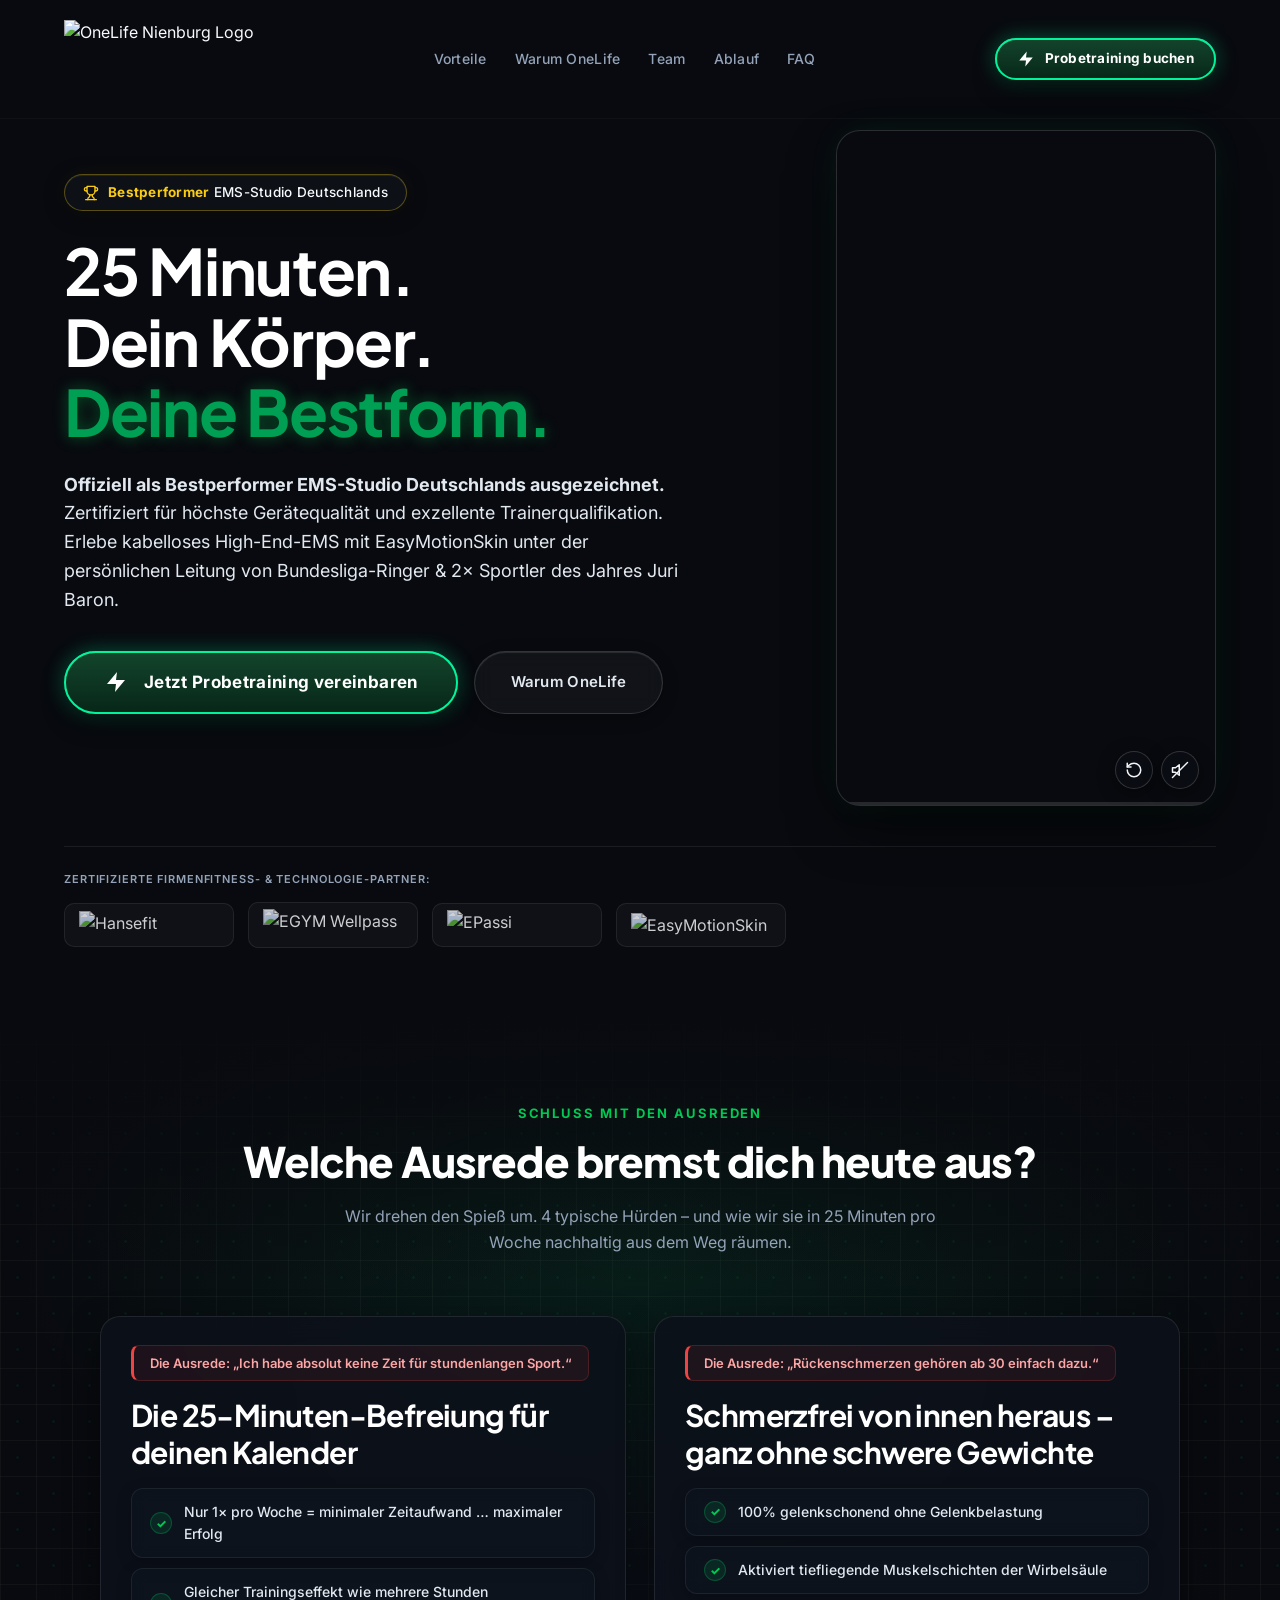
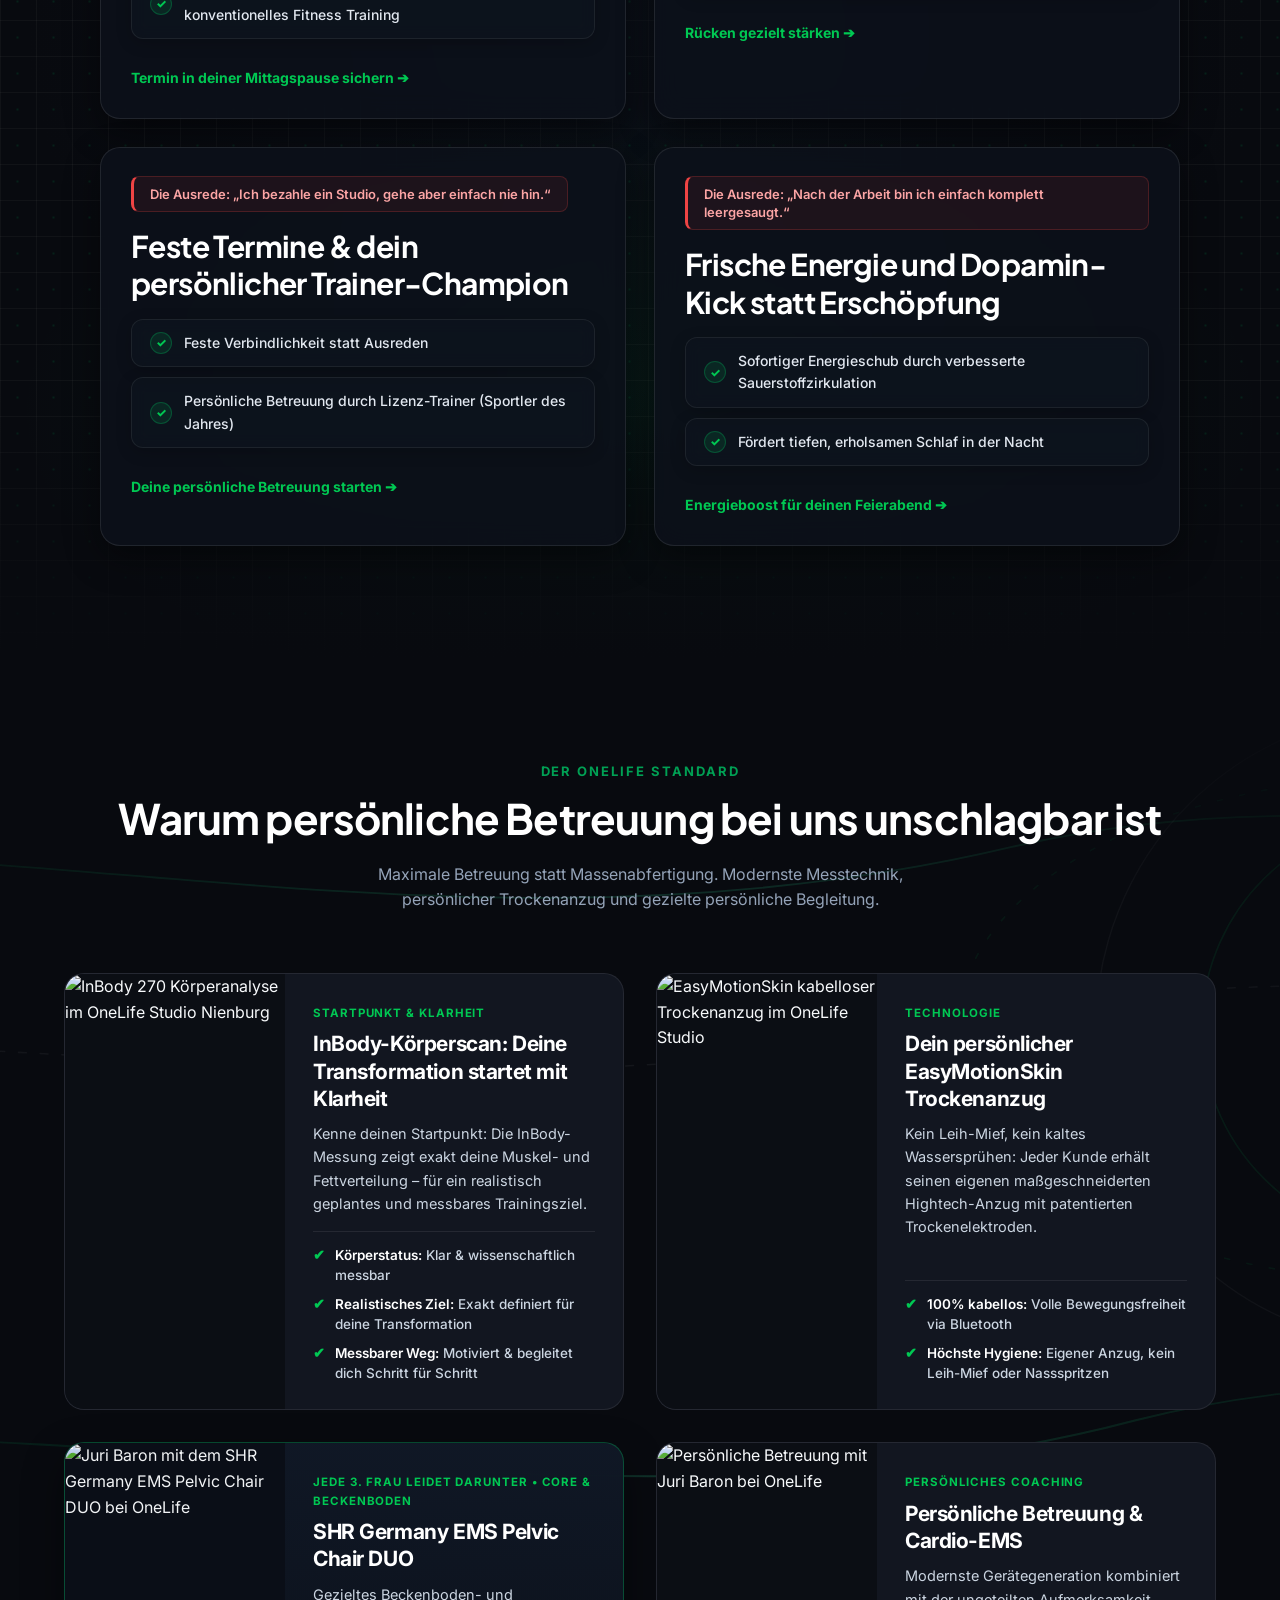
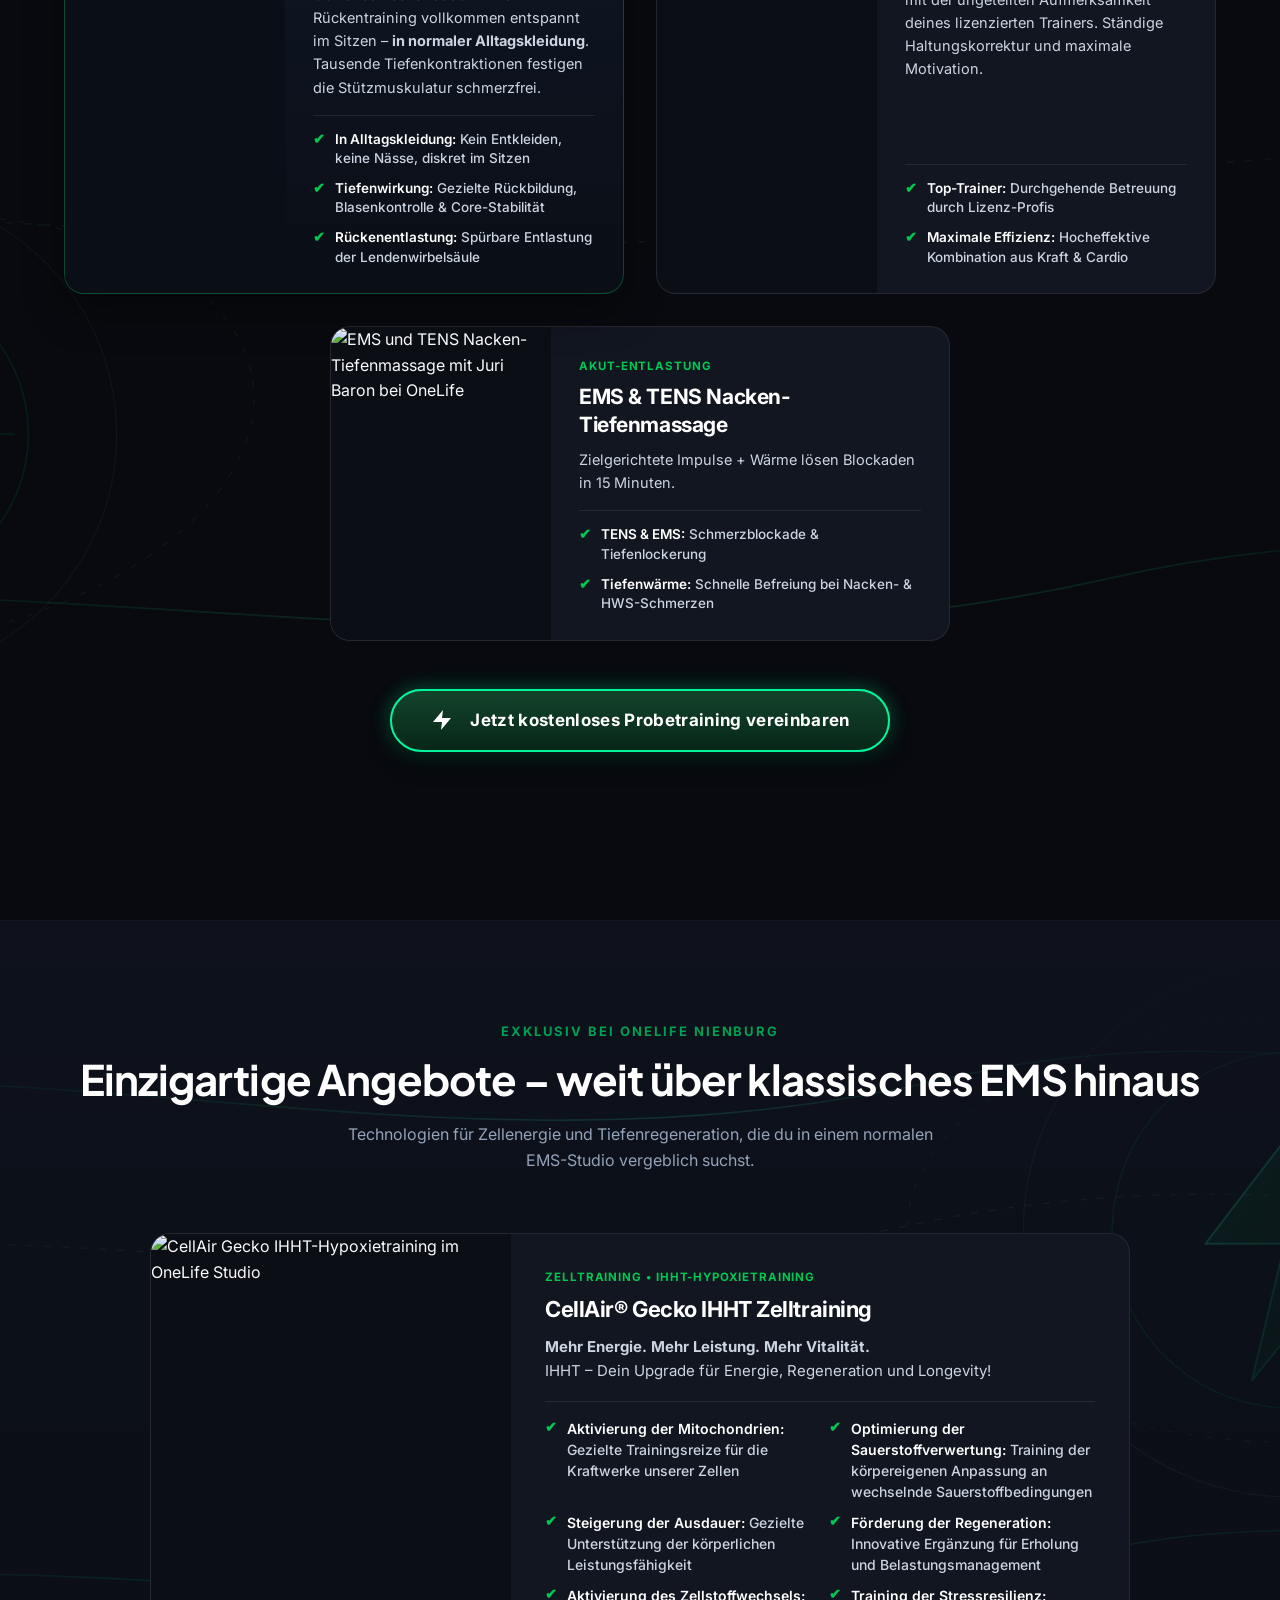
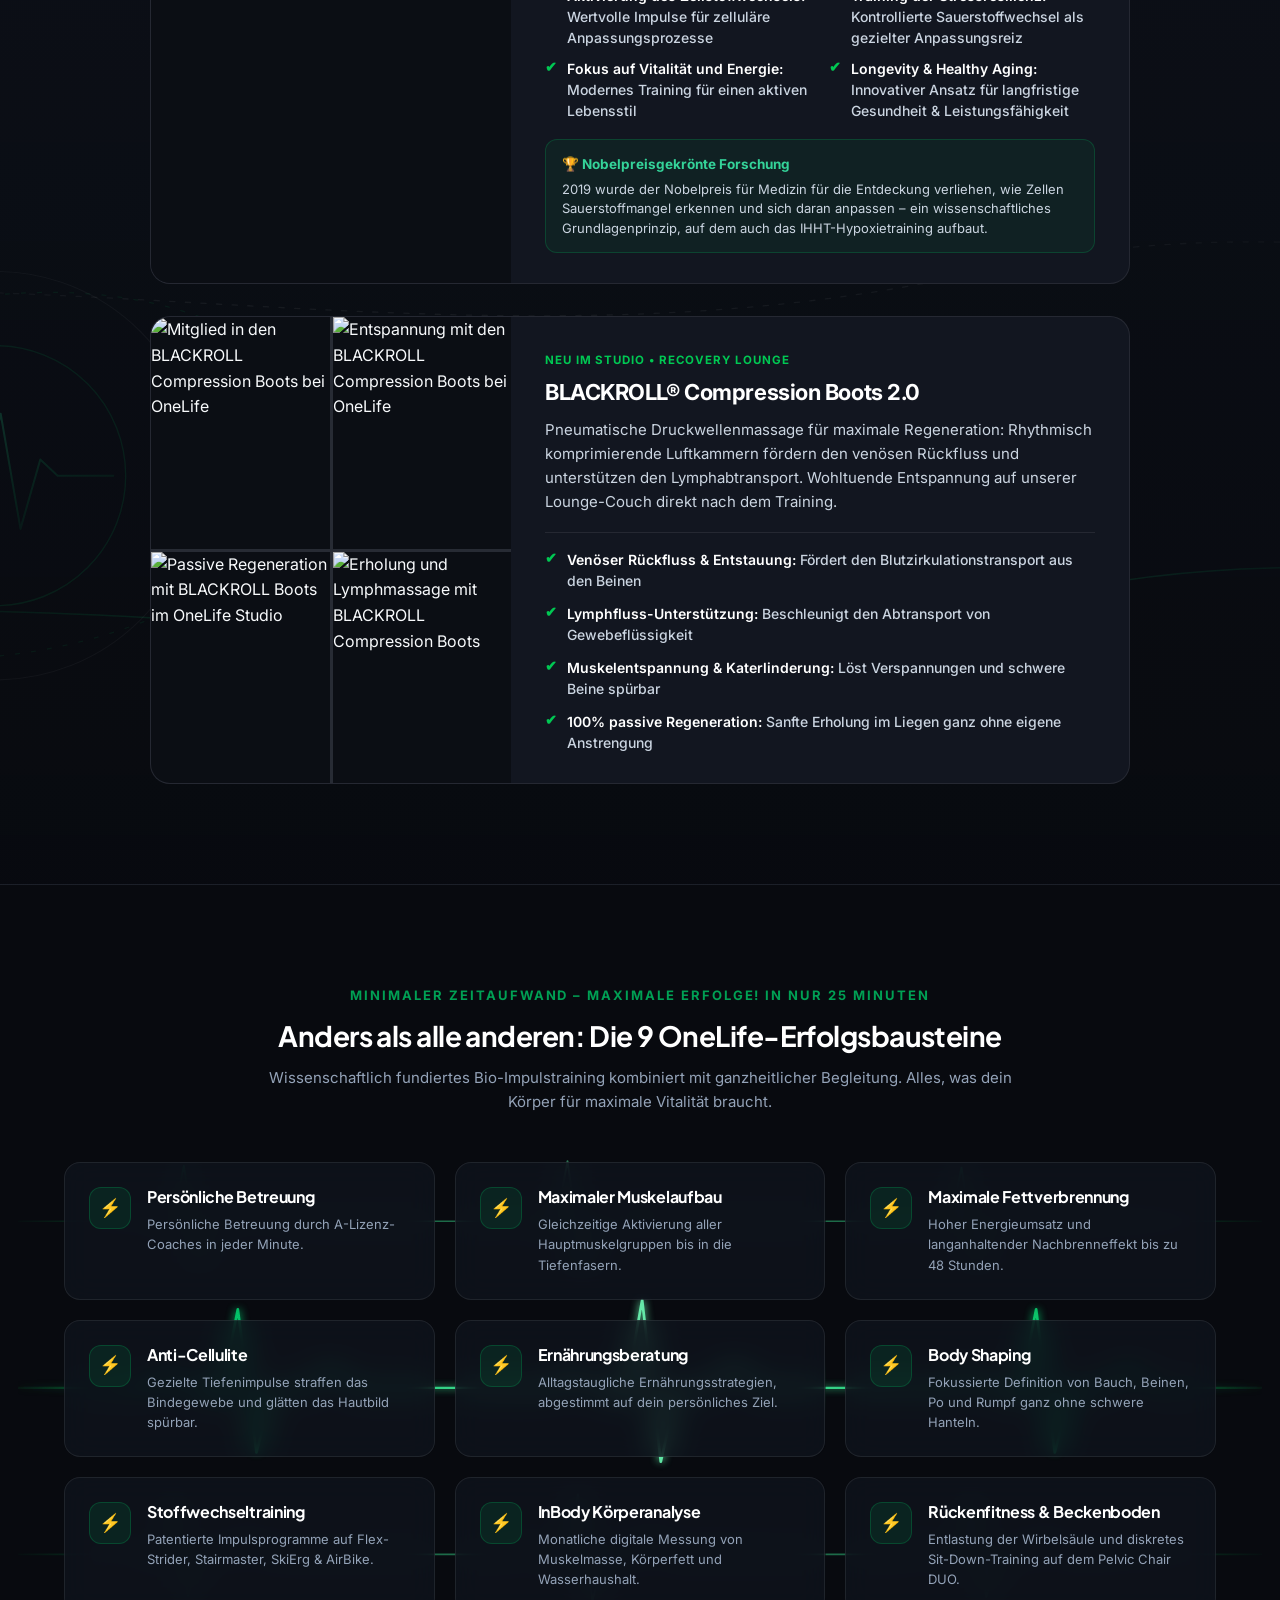
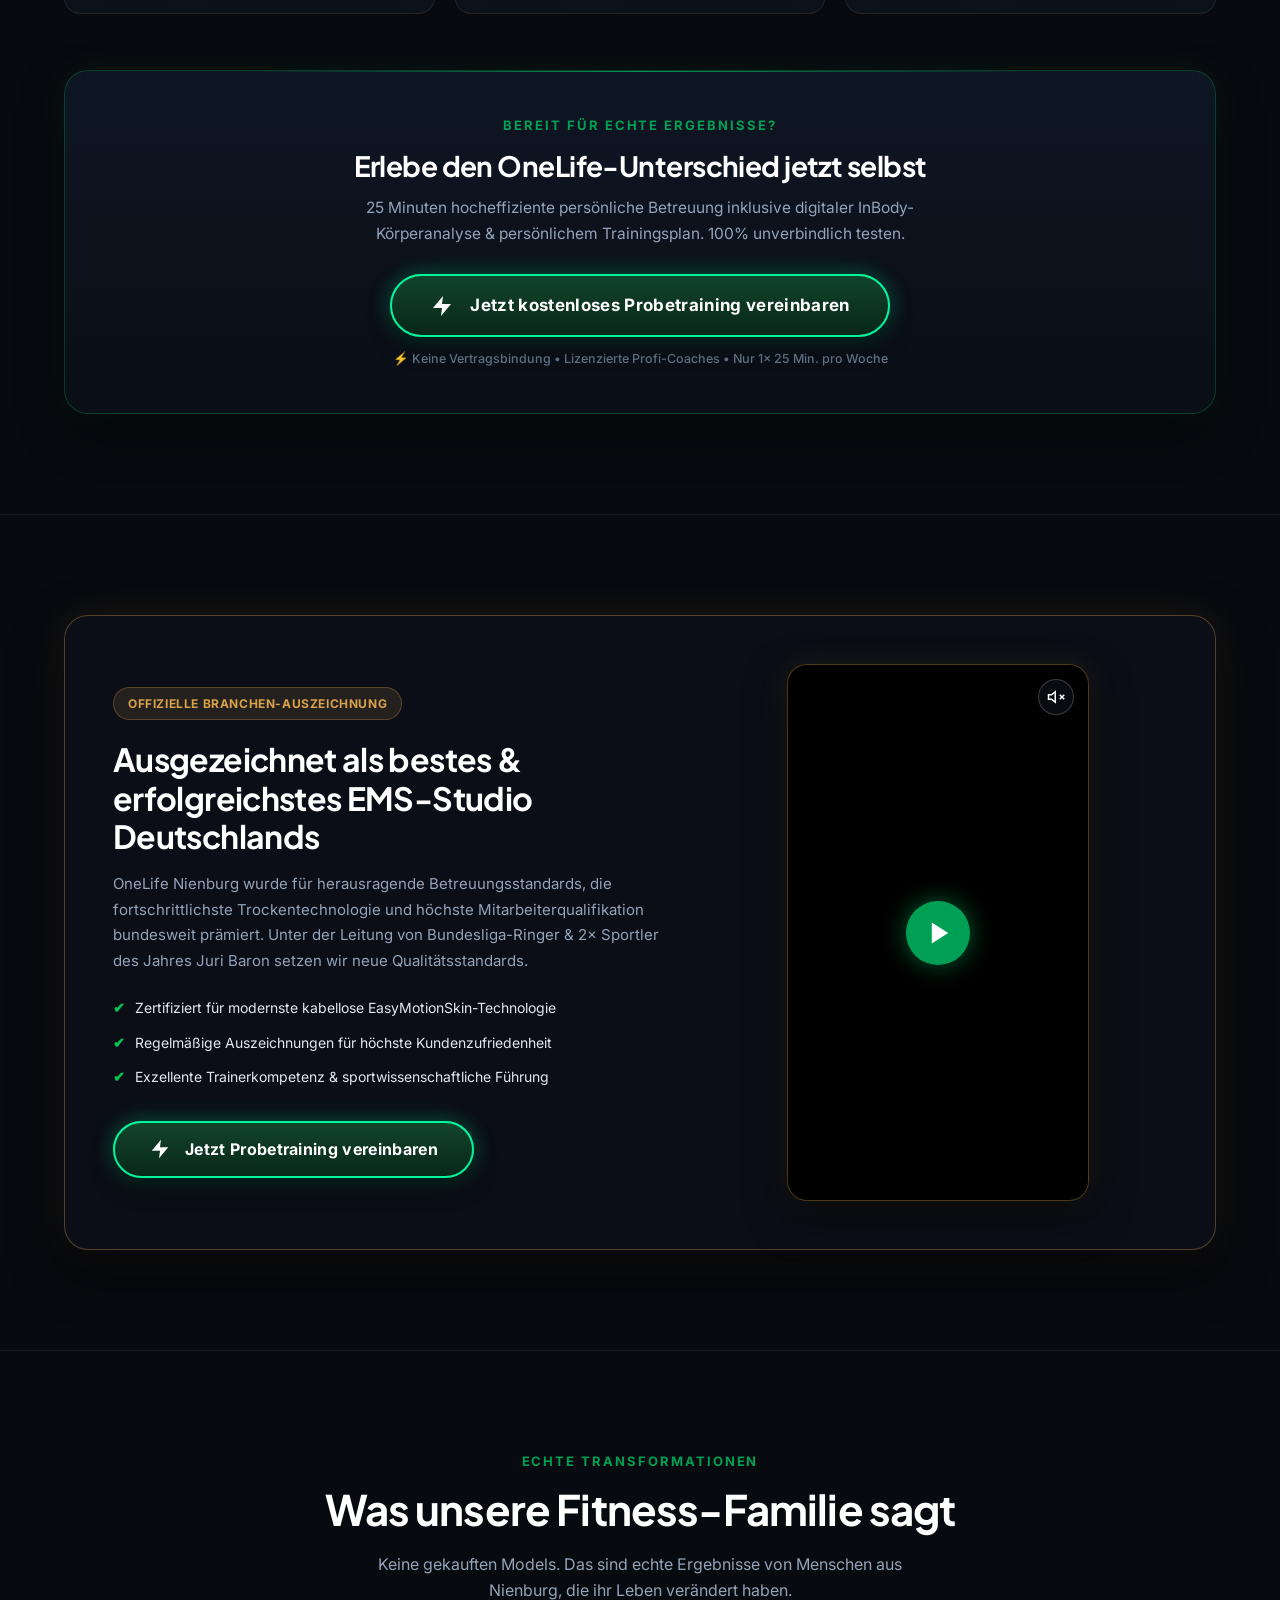
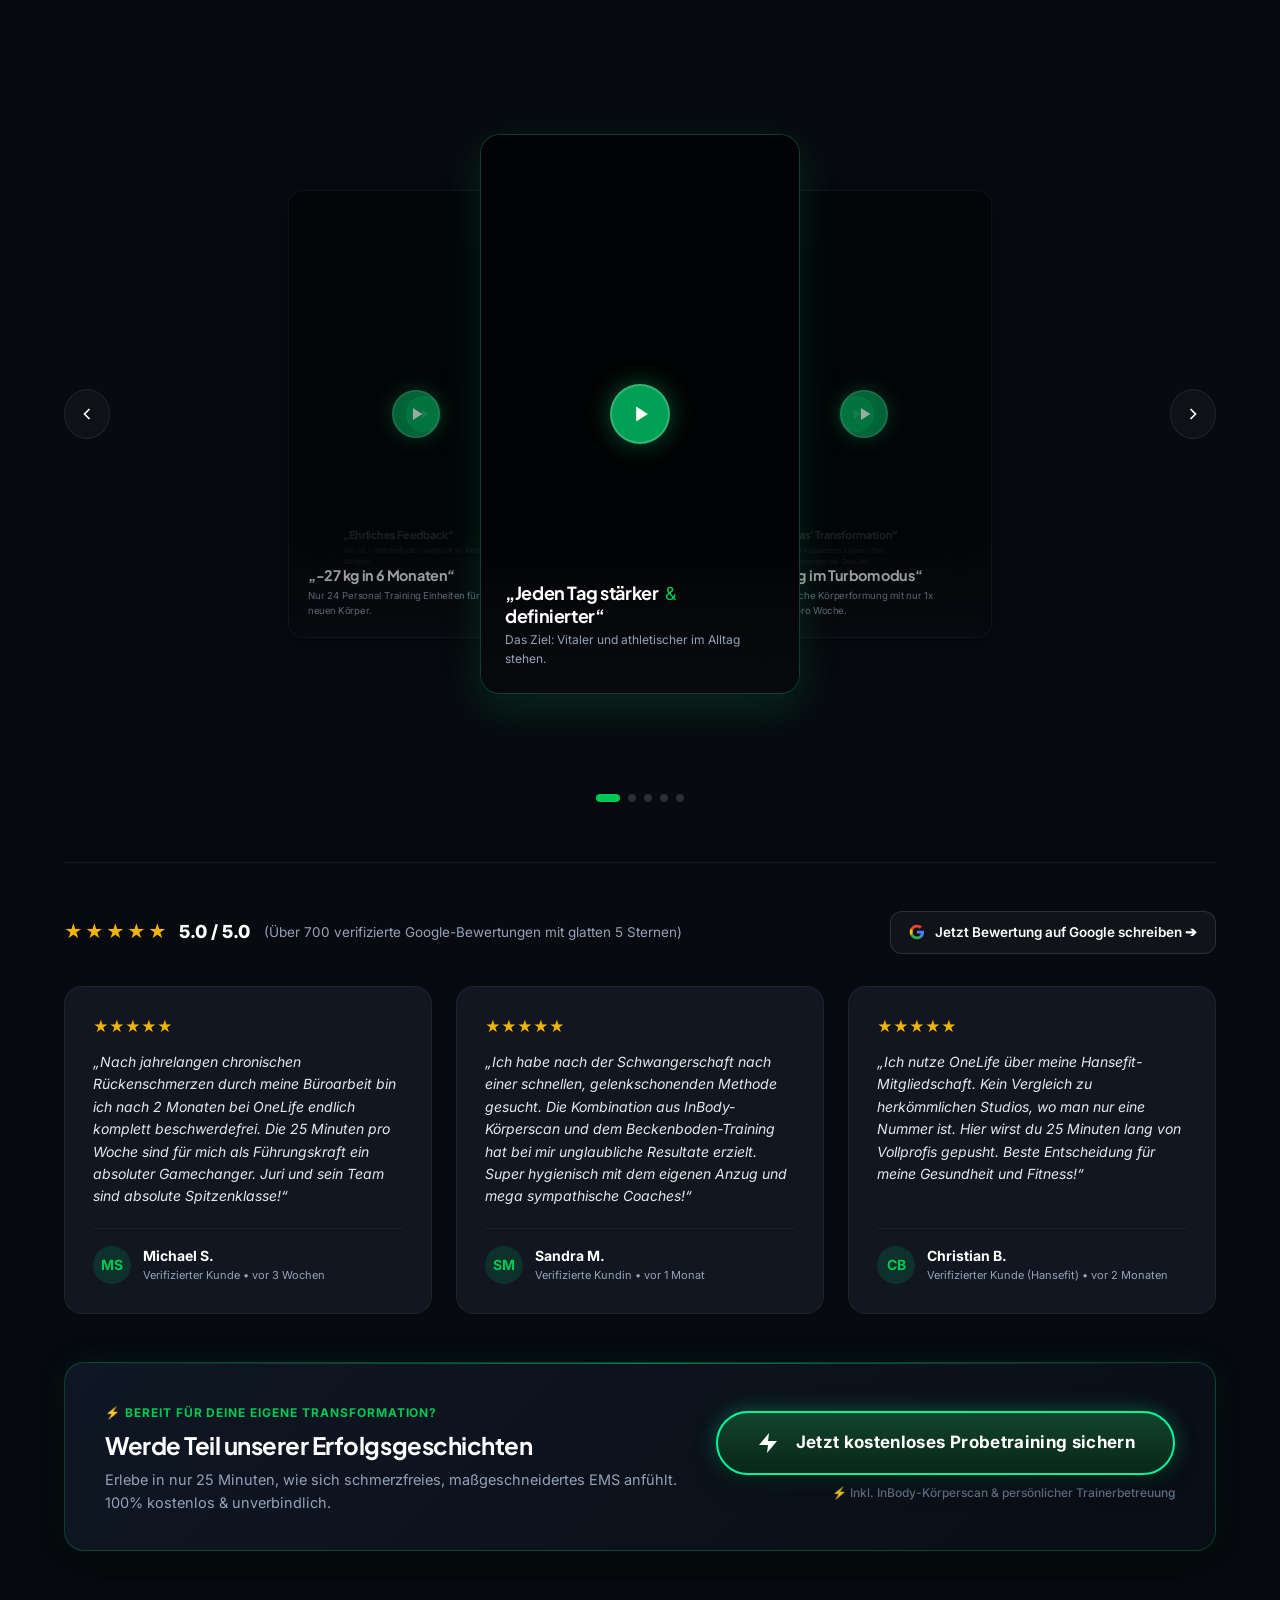
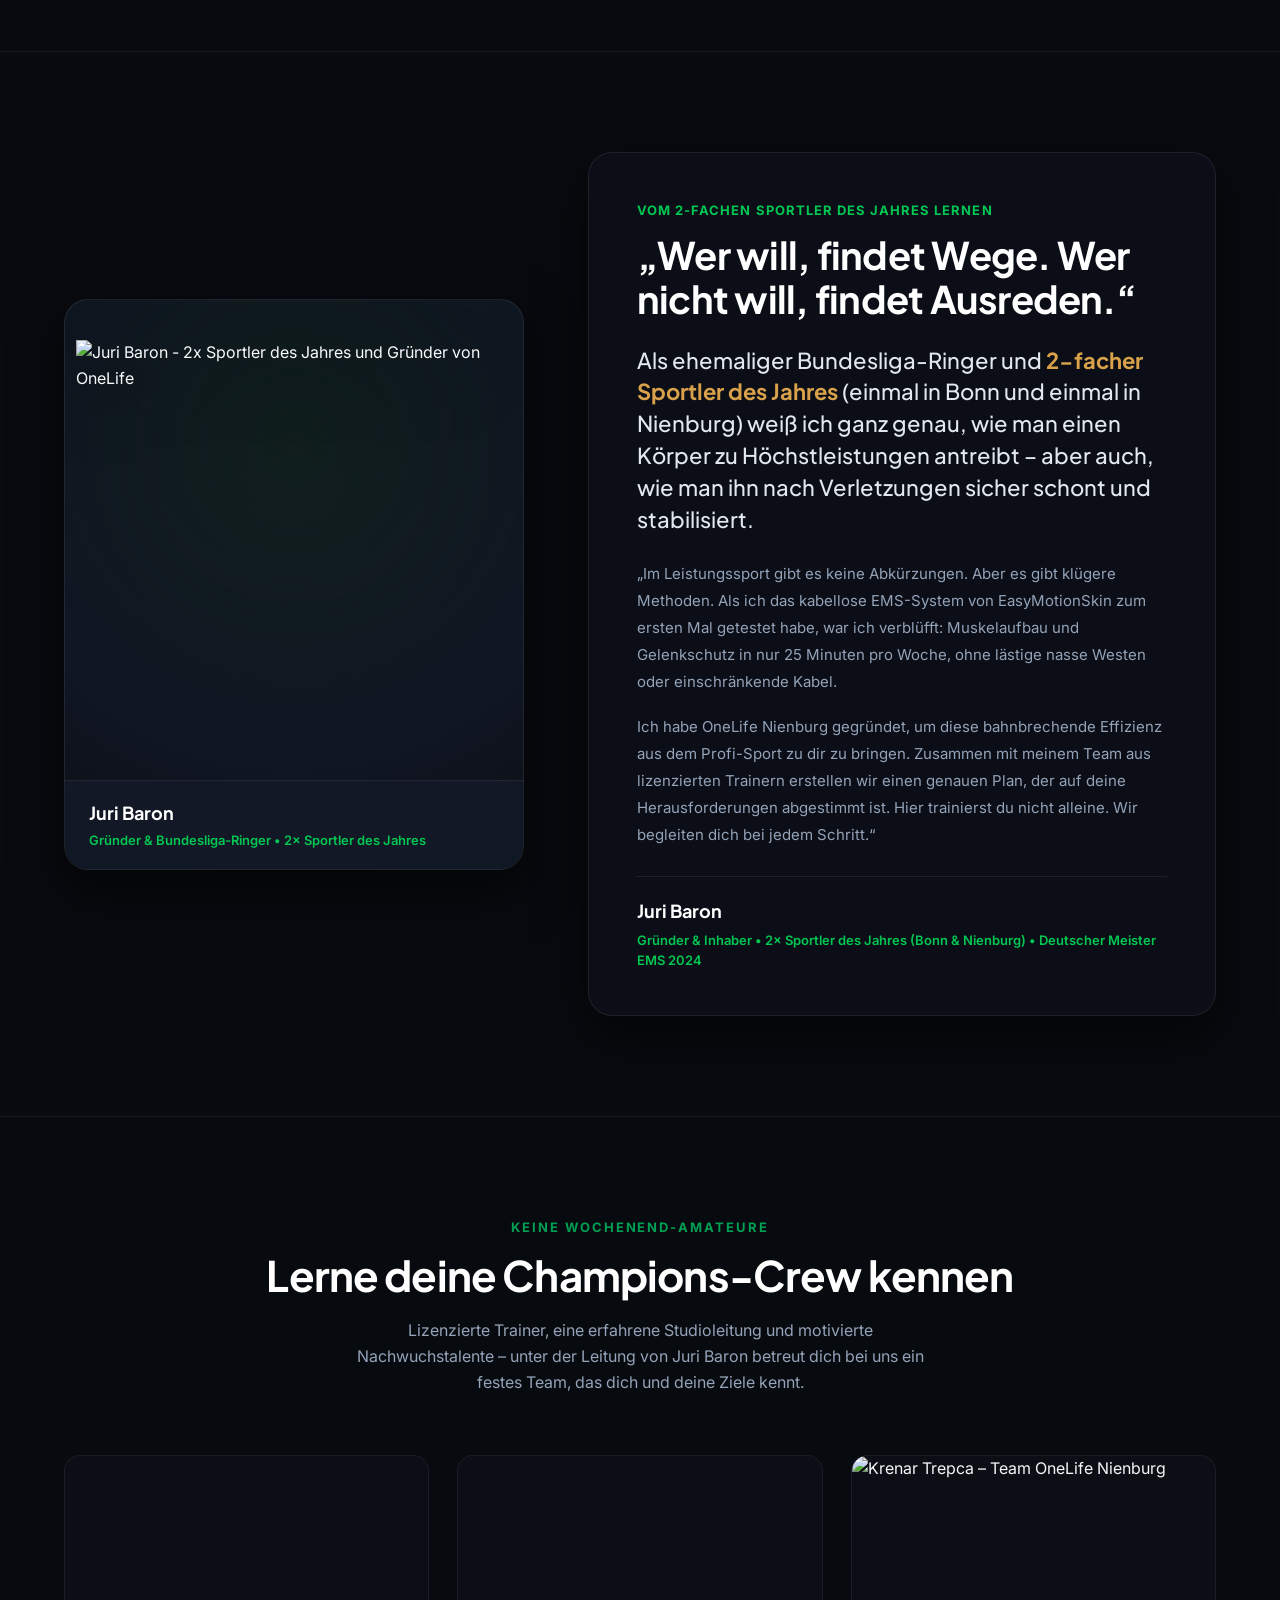
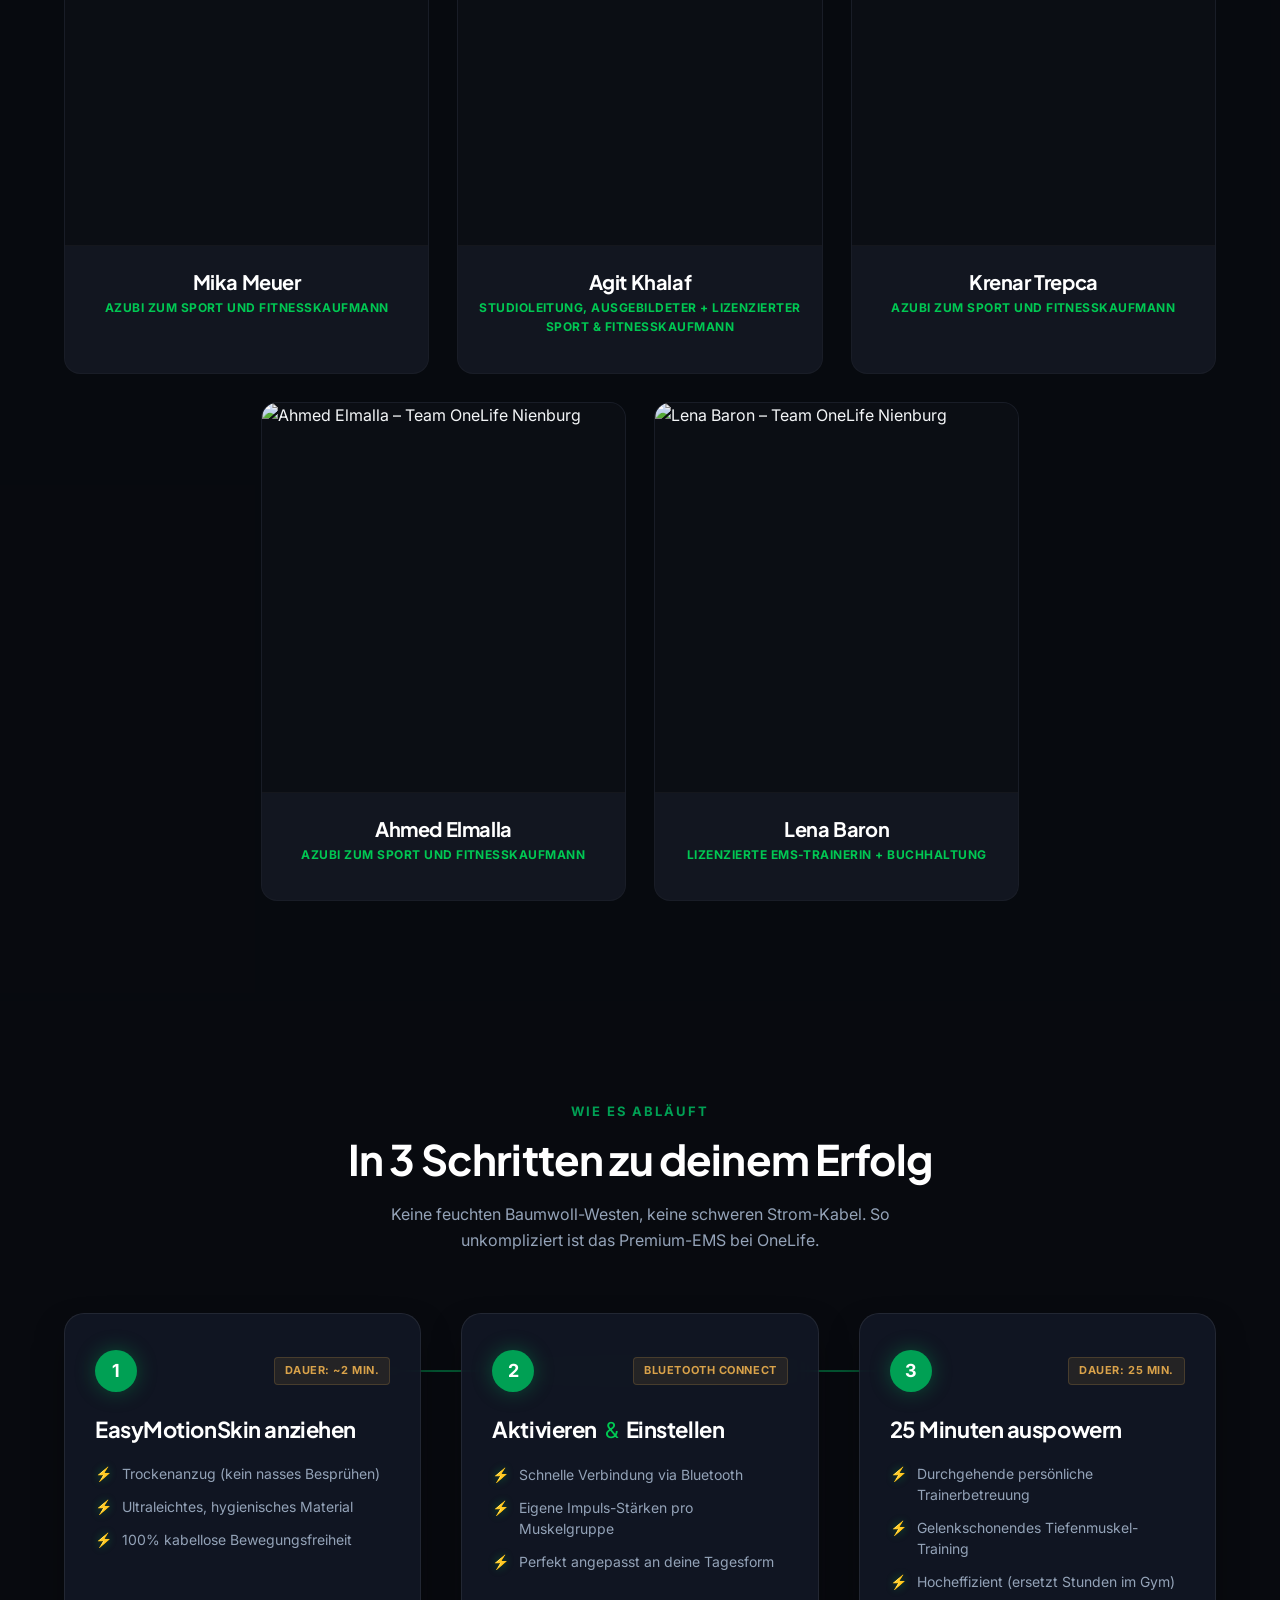
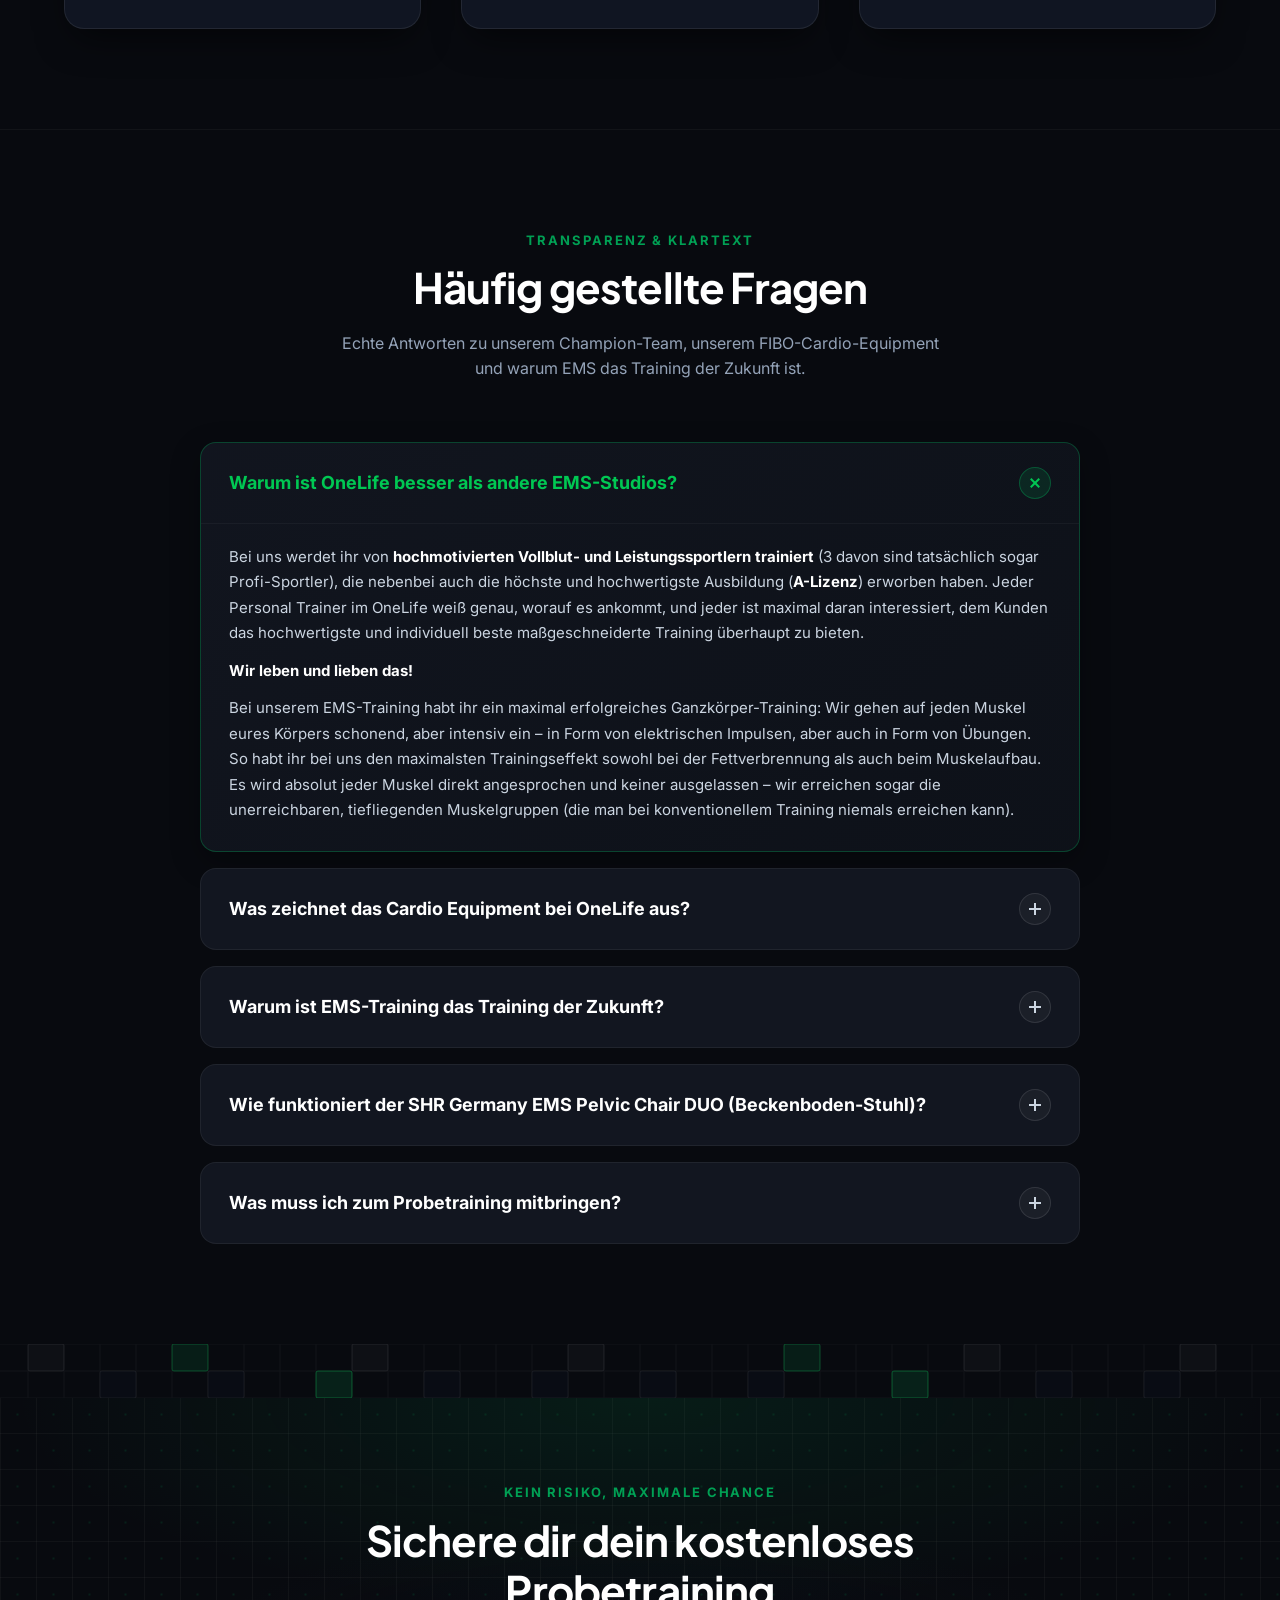
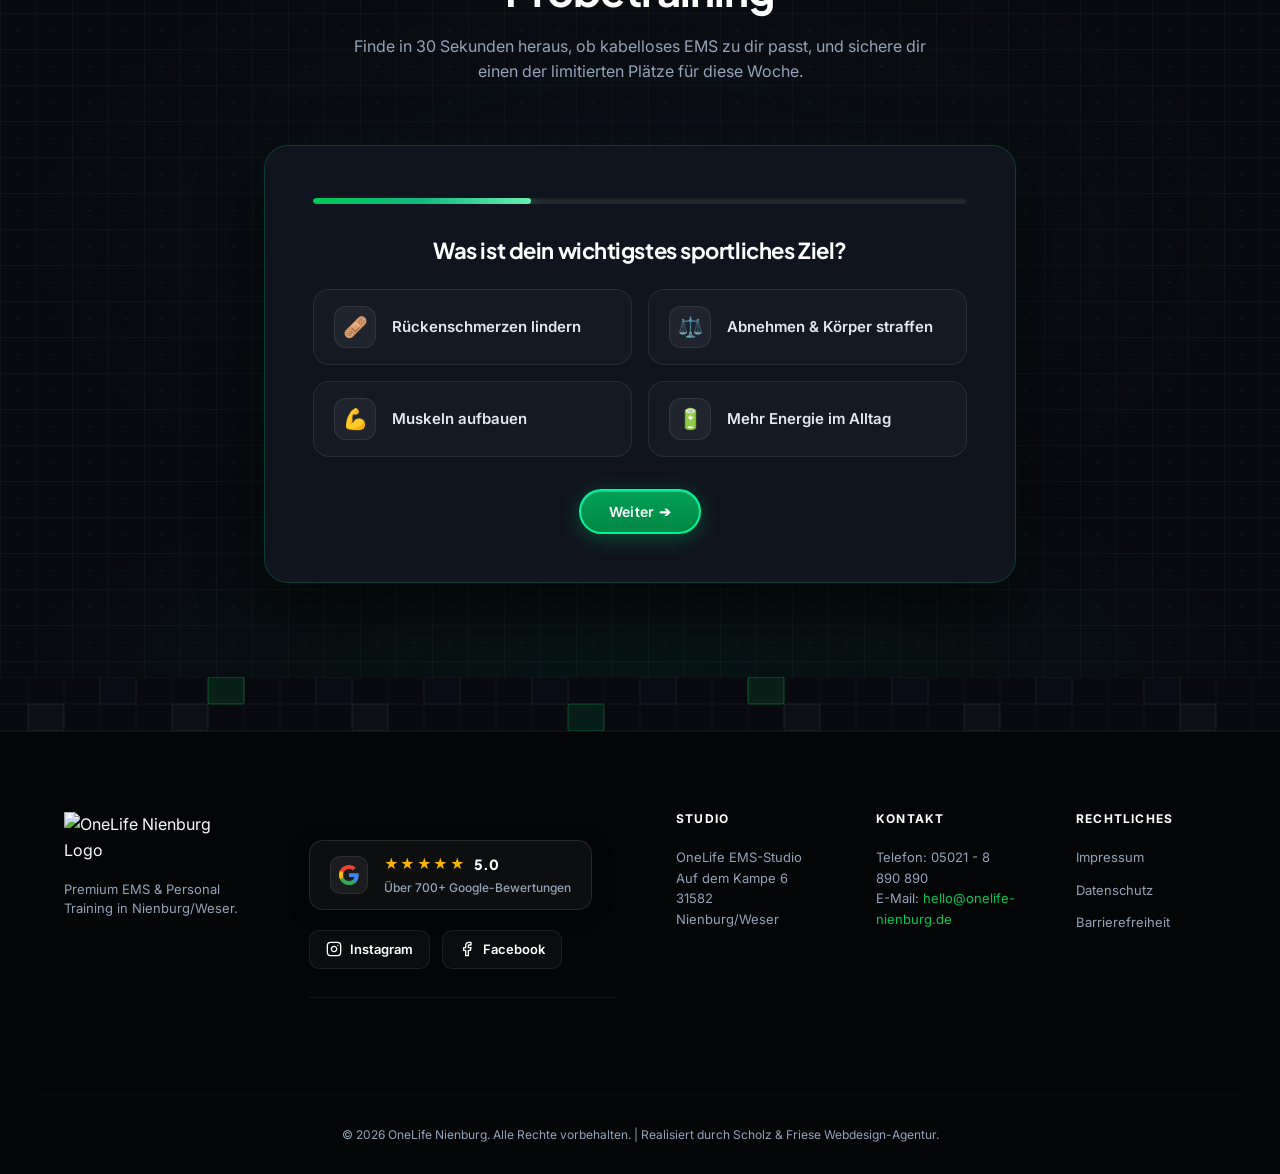
==== commit a041ef69: "fix(team): Name Ahmed Elmalla korrigiert, letzte Team-Reihe auf Desktop zentriert" ====
--- a/index.html
+++ b/index.html
@@ -17,7 +17,7 @@
     <link href="https://fonts.googleapis.com/css2?family=Inter:wght@300;400;500;600;700;800&family=Plus+Jakarta+Sans:wght@500;600;700;800&family=Space+Grotesk:wght@600;700&display=swap" rel="stylesheet">
     
     <!-- Stylesheets -->
-    <link rel="stylesheet" href="index.css?v=4.3">
+    <link rel="stylesheet" href="index.css?v=4.4">
 
     <!-- Cloudflare Turnstile -->
     <script src="https://challenges.cloudflare.com/turnstile/v0/api.js?render=explicit" async defer></script>
@@ -1135,13 +1135,13 @@
                         </div>
                     </div>
 
-                    <!-- Team 5: Ahmed El-Molla -->
+                    <!-- Team 5: Ahmed Elmalla -->
                     <div class="crew-card">
                         <div class="crew-card-media">
-                            <img src="https://pub-b33108412309406a9a941ddc51e9a5b9.r2.dev/OneLife/Onelife_Team201.webp" alt="Ahmed El-Molla – Team OneLife Nienburg" class="crew-image" loading="lazy">
+                            <img src="https://pub-b33108412309406a9a941ddc51e9a5b9.r2.dev/OneLife/Onelife_Team201.webp" alt="Ahmed Elmalla – Team OneLife Nienburg" class="crew-image" loading="lazy">
                         </div>
                         <div class="crew-card-info">
-                            <h3 class="crew-name">Ahmed El-Molla</h3>
+                            <h3 class="crew-name">Ahmed Elmalla</h3>
                             <p class="crew-role">Azubi zum Sport und Fitnesskaufmann</p>
                         </div>
                     </div>
--- a/index.css
+++ b/index.css
@@ -1634,6 +1634,22 @@
     margin: 0 auto;
 }
 
+/* Desktop: 3 + 2 Mitarbeiter – letzte Reihe mittig zentriert */
+@media (min-width: 1025px) {
+    .crew-grid {
+        grid-template-columns: repeat(6, 1fr);
+    }
+    .crew-grid .crew-card {
+        grid-column: span 2;
+    }
+    .crew-grid .crew-card:nth-child(4) {
+        grid-column: 2 / span 2;
+    }
+    .crew-grid .crew-card:nth-child(5) {
+        grid-column: 4 / span 2;
+    }
+}
+
 .crew-card {
     background-color: var(--color-card);
     border-radius: 16px;
